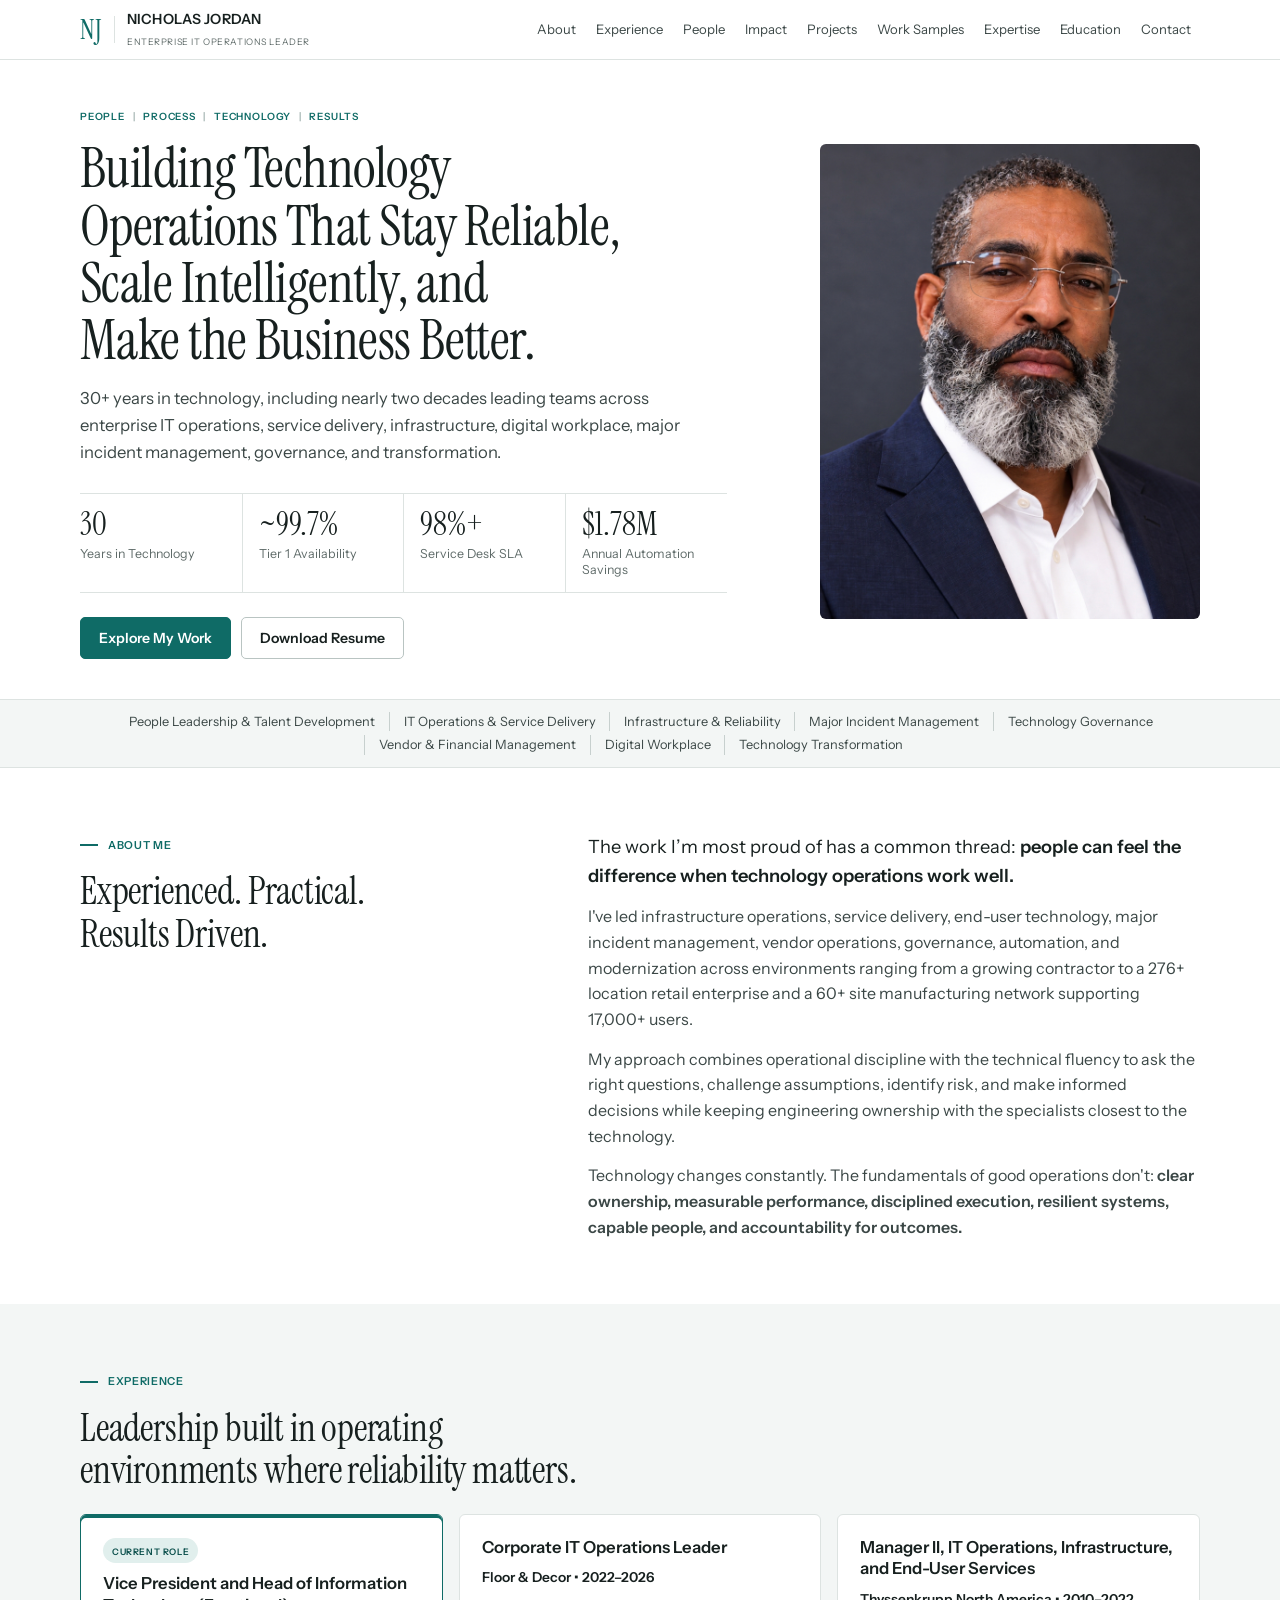
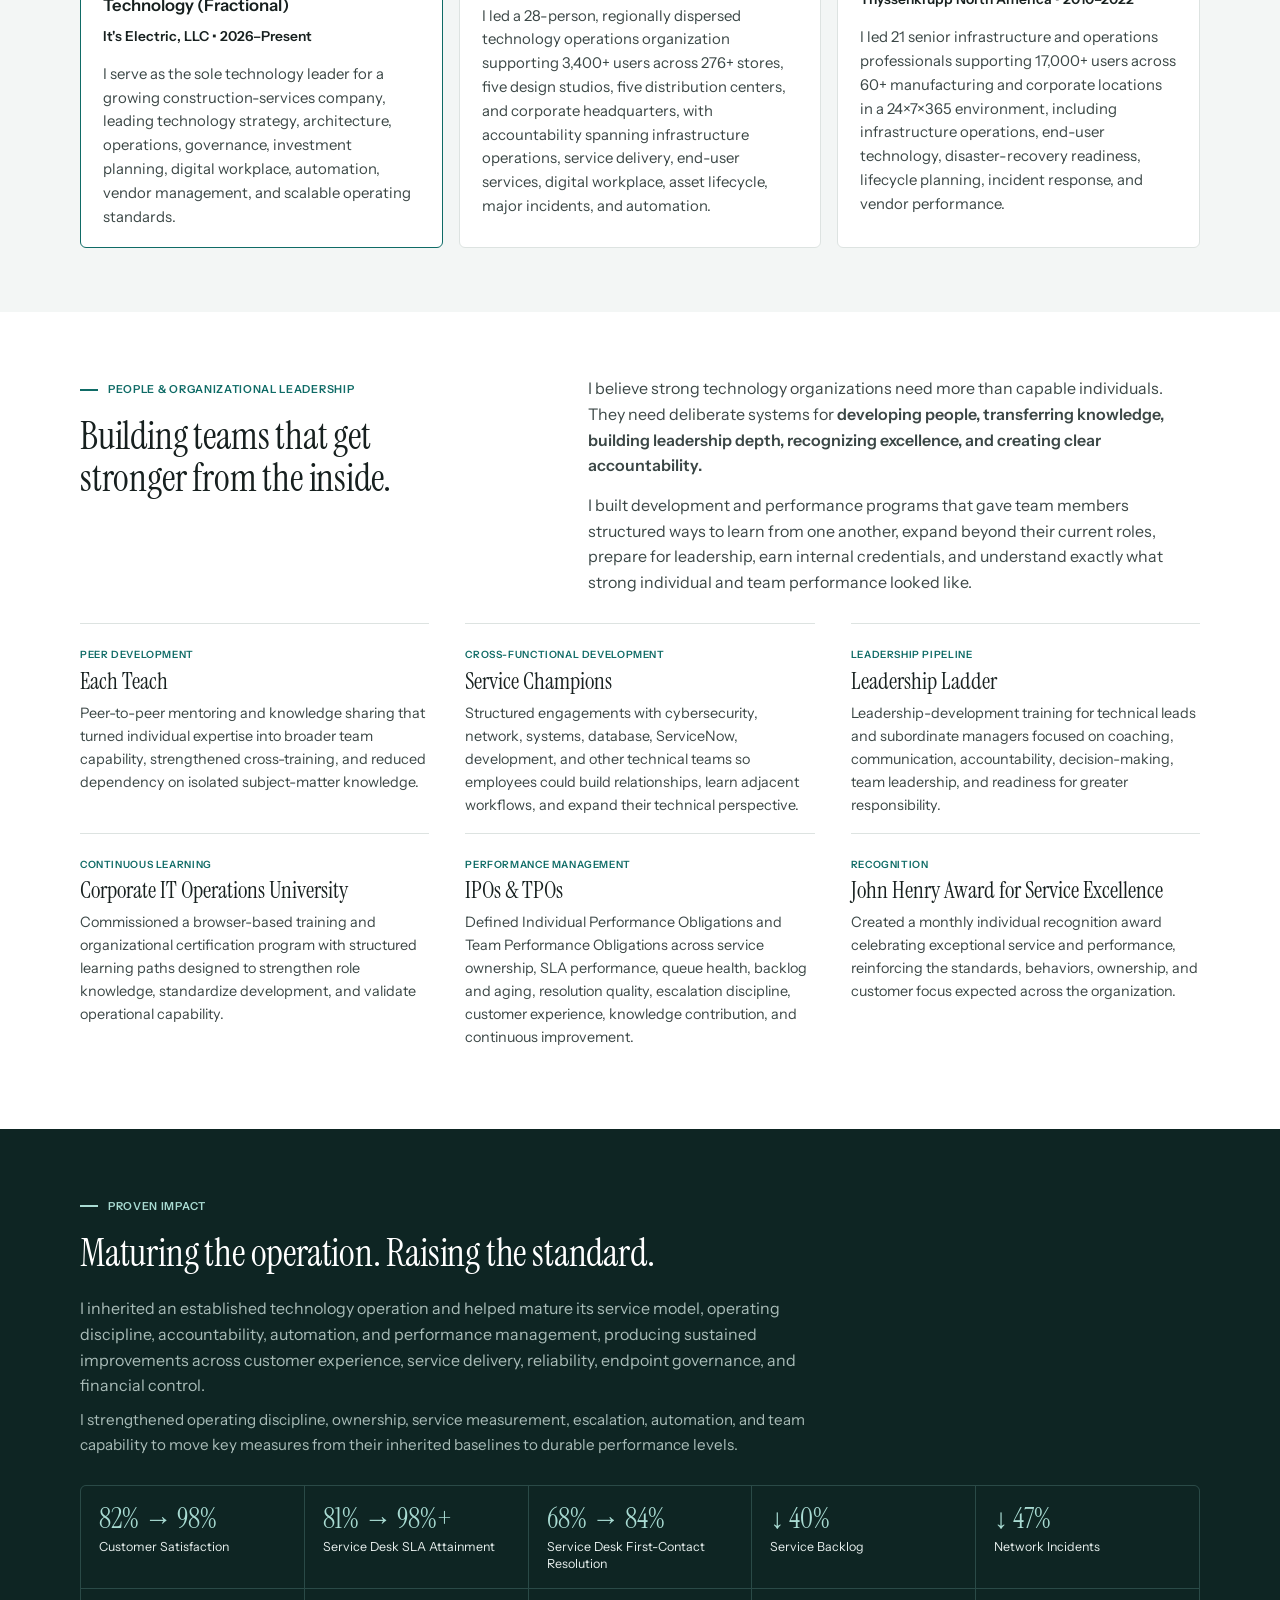
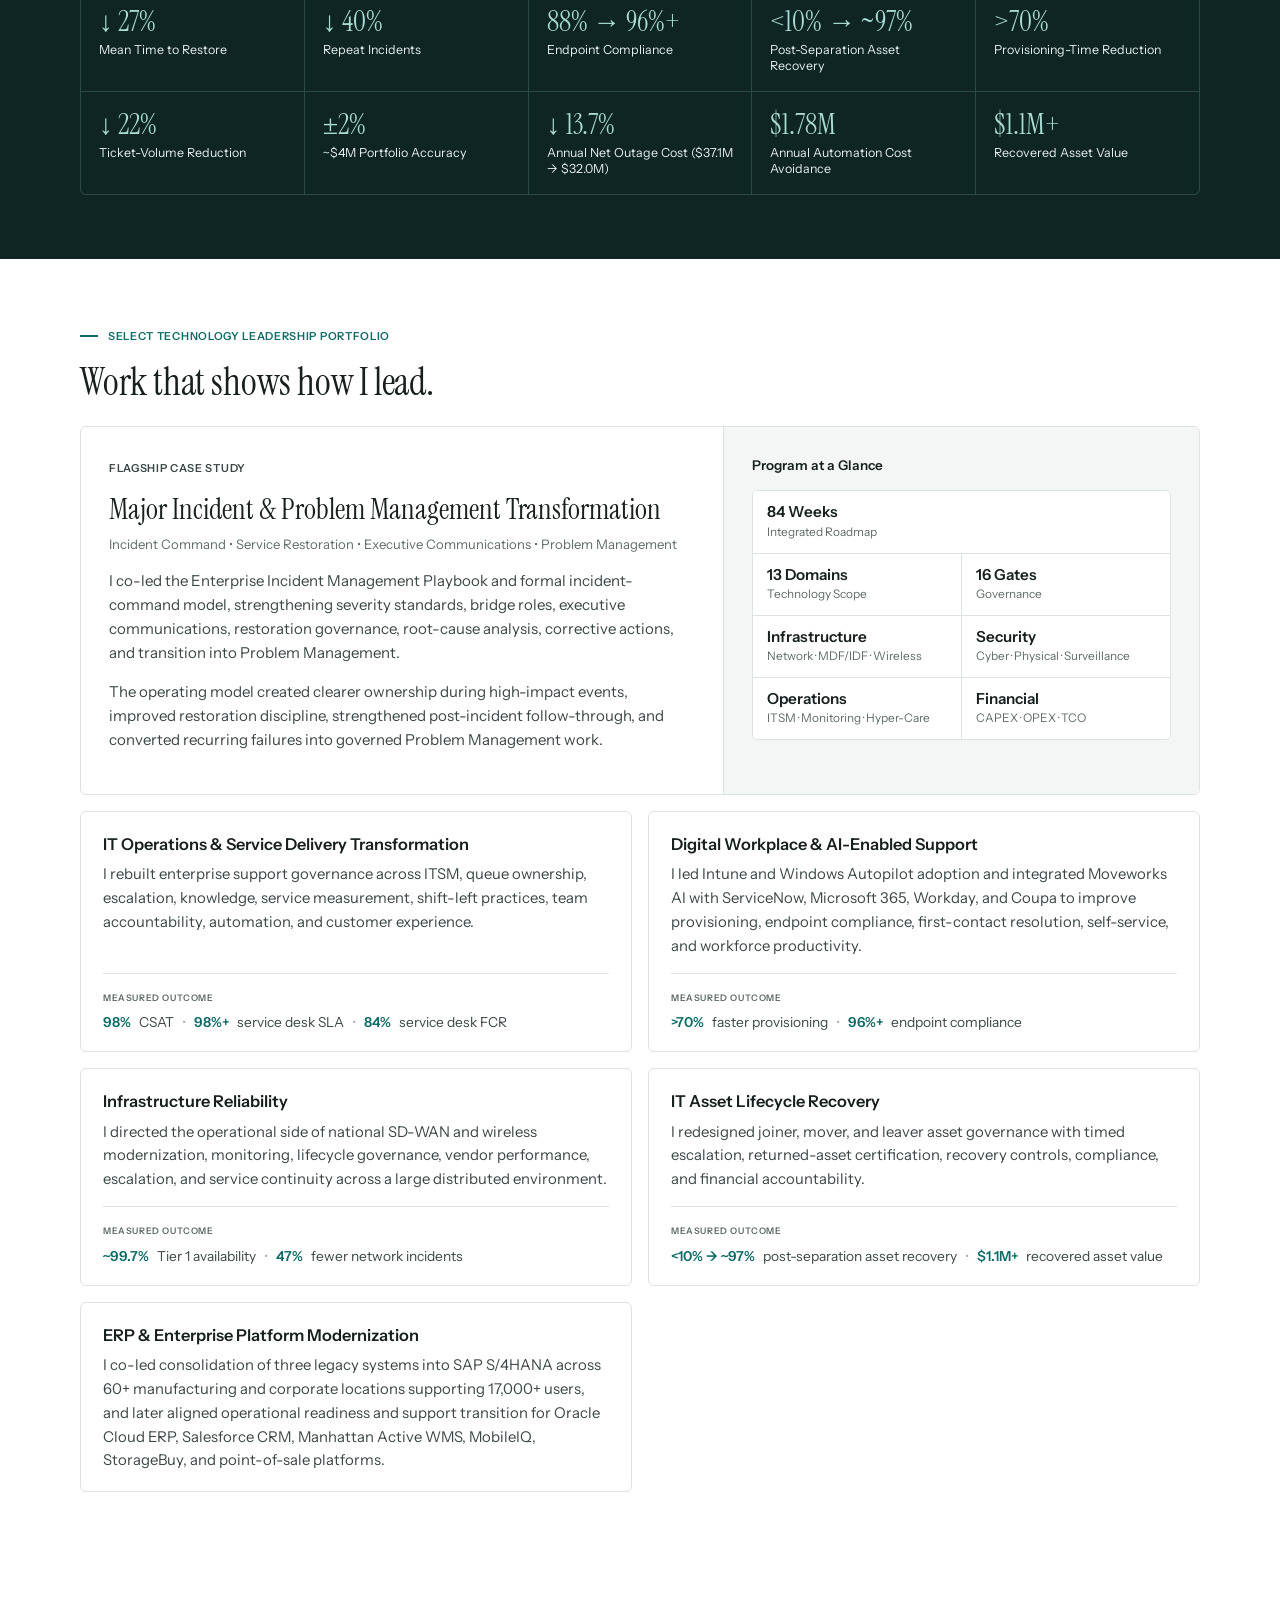
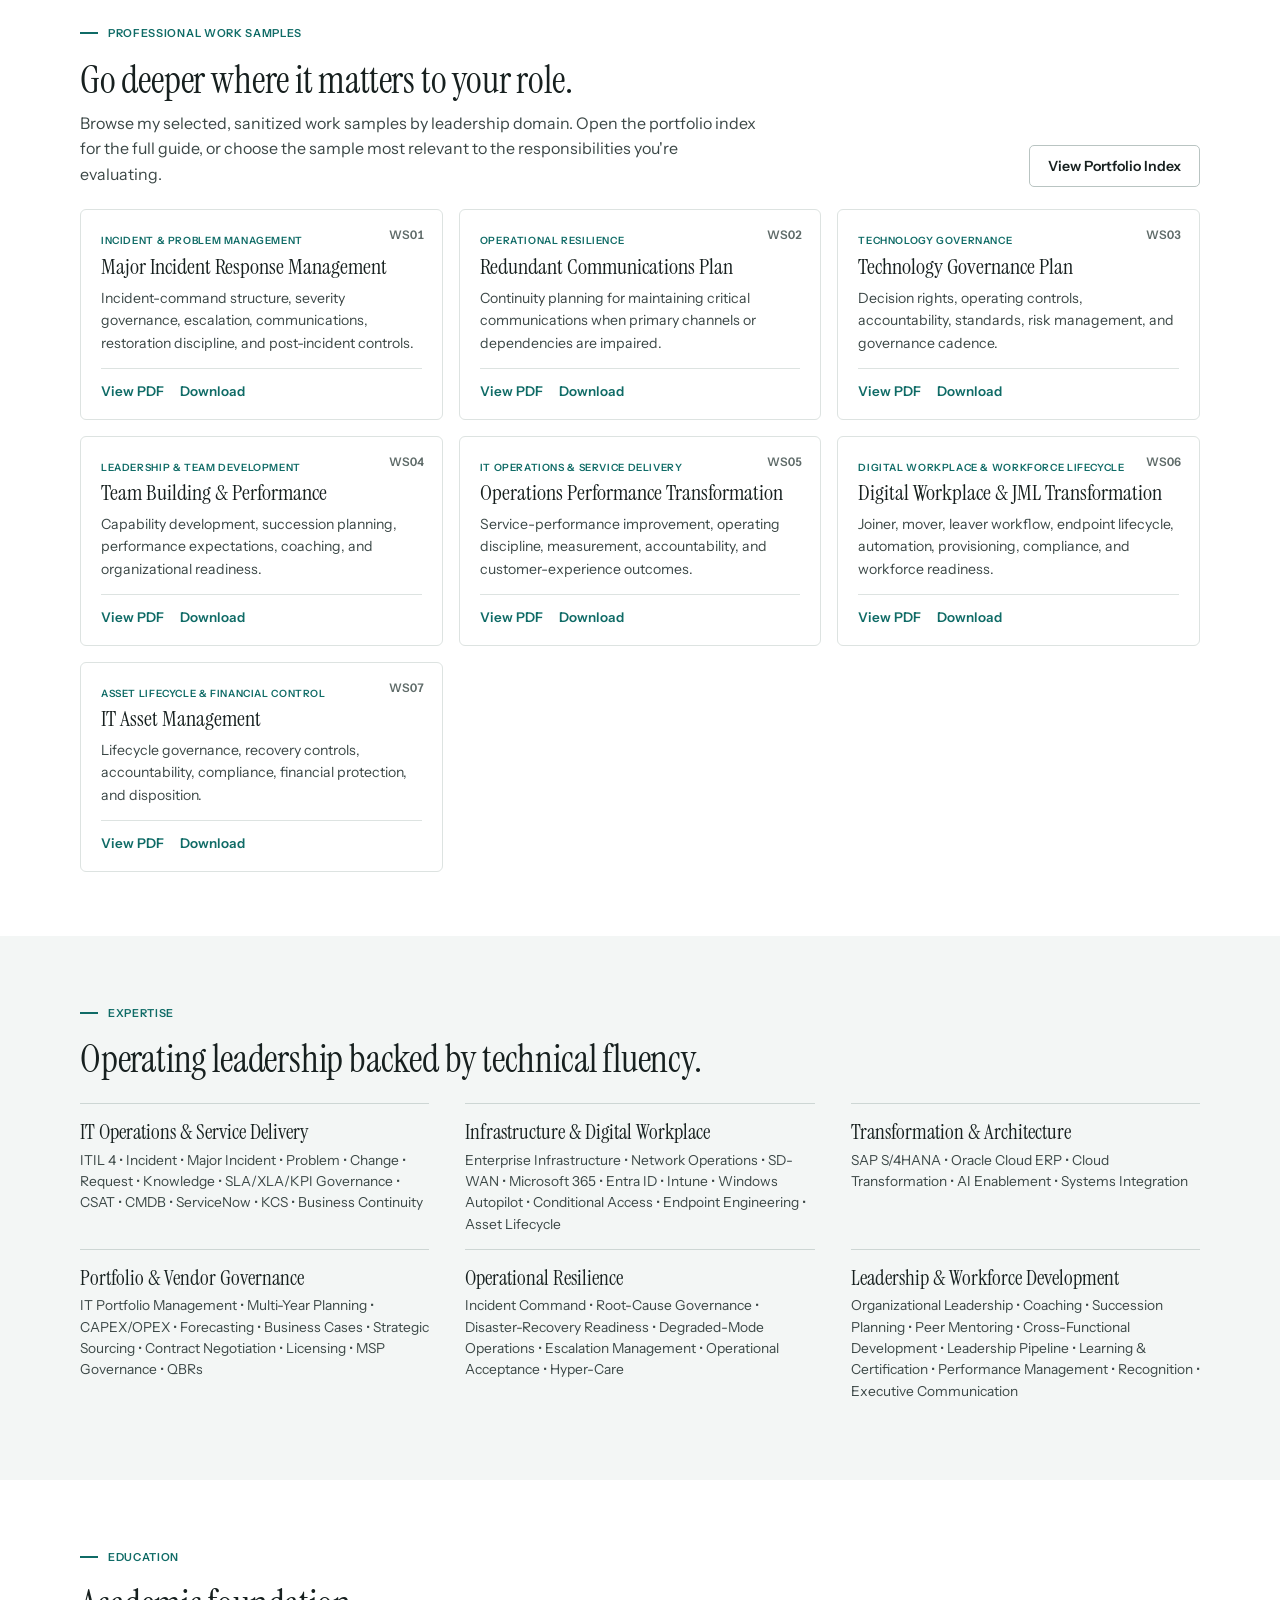
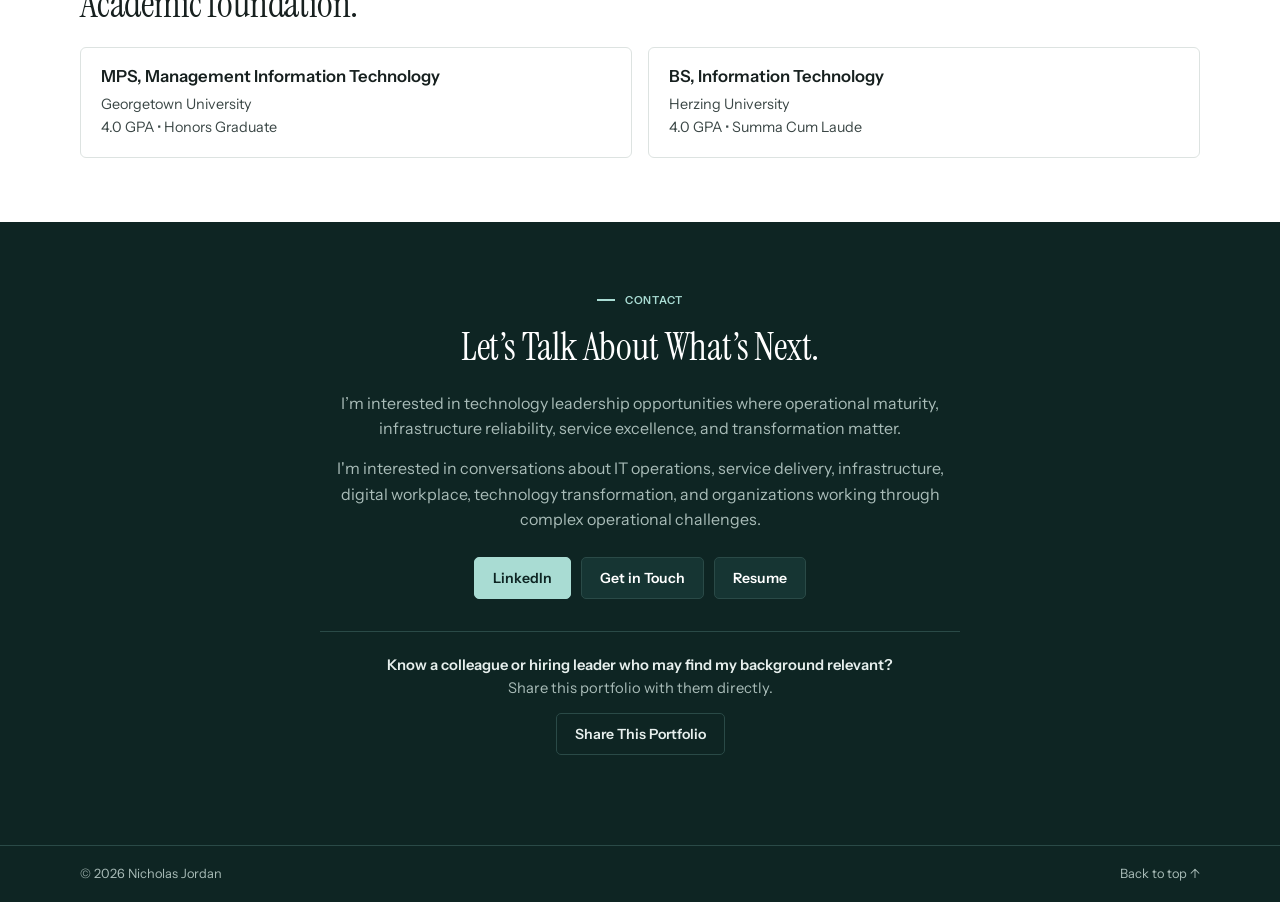
==== index.html @ 047950ee "Cosmetic redesign: lighter, tighter, distinct palette and type Spruce and teal palette tied to the r" ====
<!doctype html>
<html lang="en">
<head>
  <meta charset="utf-8" />
  <meta name="viewport" content="width=device-width,initial-scale=1" />
  <title>Nicholas Jordan | Enterprise IT Operations Leader</title>
  <meta name="description" content="Nicholas Jordan is an Atlanta-based enterprise IT operations leader with 30+ years of experience across service delivery, infrastructure, people leadership, digital workplace, major incident management, governance, and technology transformation." />
  <meta name="theme-color" content="#ffffff" />
  <meta property="og:title" content="Nicholas Jordan | Enterprise IT Operations Leader" />
  <meta property="og:description" content="People Leadership • Service Delivery • Infrastructure • Digital Workplace • Technology Transformation" />
  <meta property="og:type" content="website" />
  <meta property="og:url" content="https://nicholasjordan-atl.com/" />
  <meta property="og:image" content="https://nicholasjordan-atl.com/nicholas-jordan-hero.png" />
  <meta property="og:image:alt" content="Nicholas Jordan, Enterprise IT Operations Leader" />
  <meta name="twitter:card" content="summary_large_image" />
  <meta name="twitter:title" content="Nicholas Jordan | Enterprise IT Operations Leader" />
  <meta name="twitter:description" content="People Leadership • Service Delivery • Infrastructure • Digital Workplace • Technology Transformation" />
  <meta name="twitter:image" content="https://nicholasjordan-atl.com/nicholas-jordan-hero.png" />
  <link rel="canonical" href="https://nicholasjordan-atl.com/" />
  <link rel="preconnect" href="https://fonts.googleapis.com" />
  <link rel="preconnect" href="https://fonts.gstatic.com" crossorigin />
  <link rel="stylesheet" href="https://fonts.googleapis.com/css2?family=Instrument+Sans:wght@400;500;600&family=Instrument+Serif&display=swap" />
  <link rel="stylesheet" href="styles.css" />
  <script type="application/ld+json">{"@context":"https://schema.org","@type":"Person","name":"Nicholas Jordan","url":"https://nicholasjordan-atl.com/","sameAs":["https://www.linkedin.com/in/nicholasjordan-atl/"],"jobTitle":"Enterprise IT Operations Leader","homeLocation":{"@type":"Place","name":"Atlanta, Georgia"},"knowsAbout":["IT Operations","Service Delivery","Infrastructure","Digital Workplace","Major Incident Management","Technology Governance","Technology Transformation"]}</script>
  <script defer src="script.js"></script>
</head>
<body>
<a class="skip" href="#main">Skip to content</a>
<header class="site-header" id="top">
  <a class="brand" href="#home" aria-label="Nicholas Jordan home"><span class="monogram">NJ</span><span><strong>NICHOLAS JORDAN</strong><small>ENTERPRISE IT OPERATIONS LEADER</small></span></a>
  <button class="nav-toggle" aria-expanded="false" aria-controls="nav">Menu</button>
  <nav id="nav" aria-label="Primary navigation"><a href="#about">About</a><a href="#experience">Experience</a><a href="#people">People</a><a href="#impact">Impact</a><a href="#projects">Projects</a><a href="#samples">Work Samples</a><a href="#expertise">Expertise</a><a href="#credentials">Education</a><a href="#contact">Contact</a></nav>
</header>
<main id="main">
<section class="hero" id="home"><div class="hero-image" role="img" aria-label="Professional portrait of Nicholas Jordan"></div><div class="hero-shade"></div><div class="hero-copy"><p class="eyebrow">PEOPLE <span>|</span> PROCESS <span>|</span> TECHNOLOGY <span>|</span> RESULTS</p><h1>Building Technology Operations That Stay Reliable, Scale Intelligently, and <em>Make the Business Better.</em></h1><p class="lede">30+ years in technology, including nearly two decades leading teams across enterprise IT operations, service delivery, infrastructure, digital workplace, major incident management, governance, and transformation.</p><div class="metrics hero-metrics"><div><strong>30</strong><span>Years in Technology</span></div><div><strong>~99.7%</strong><span>Tier 1 Availability</span></div><div><strong>98%+</strong><span>Service Desk SLA</span></div><div><strong>$1.78M</strong><span>Annual Automation Savings</span></div></div><div class="actions"><a class="btn primary" href="#projects">Explore My Work</a><a class="btn secondary" href="Nicholas Jordan Resume.pdf" download>Download Resume</a></div></div></section>
<section class="cap-strip" aria-label="Leadership domains"><span>People Leadership & Talent Development</span><span>IT Operations & Service Delivery</span><span>Infrastructure & Reliability</span><span>Major Incident Management</span><span>Technology Governance</span><span>Vendor & Financial Management</span><span>Digital Workplace</span><span>Technology Transformation</span></section>
<section class="section split" id="about"><div><p class="kicker">ABOUT ME</p><h2>Experienced. Practical.<br>Results Driven.</h2></div><div class="prose"><p>I've spent 30+ years in technology, and the work I'm most proud of has a common thread: <strong>people can feel the difference when technology operations work well.</strong></p><p>I've led infrastructure operations, service delivery, end-user technology, major incident management, vendor operations, governance, automation, and modernization across environments ranging from a growing contractor to a 276+ location retail enterprise and a 60+ site manufacturing network supporting 17,000+ users.</p><p>My approach combines operational discipline with the technical fluency to ask the right questions, challenge assumptions, identify risk, and make informed decisions while keeping engineering ownership with the specialists closest to the technology.</p><p>Technology changes constantly. The fundamentals of good operations don't: <strong>clear ownership, measurable performance, disciplined execution, resilient systems, capable people, and accountability for outcomes.</strong></p></div></section>
<section class="section dark" id="experience"><p class="kicker">EXPERIENCE</p><h2>Leadership built in operating environments where reliability matters.</h2><div class="cards three"><article><span class="role-tag">CURRENT ROLE</span><h3>Vice President and Head of Information Technology (Fractional)</h3><p><strong>It's Electric, LLC • 2026–Present</strong></p><p>I serve as the sole technology leader for a growing construction-services company, leading technology strategy, architecture, operations, governance, investment planning, digital workplace, automation, vendor management, and scalable operating standards.</p></article><article><h3>Corporate IT Operations Leader</h3><p><strong>Floor & Decor • 2022–2026</strong></p><p>I led a 28-person, regionally dispersed technology operations organization supporting 3,400+ users across 276+ stores, five design studios, five distribution centers, and corporate headquarters, with accountability spanning infrastructure operations, service delivery, end-user services, digital workplace, asset lifecycle, major incidents, and automation.</p></article><article><h3>Manager II, IT Operations, Infrastructure, and End-User Services</h3><p><strong>Thyssenkrupp North America • 2010–2022</strong></p><p>I led 21 senior infrastructure and operations professionals supporting 17,000+ users across 60+ manufacturing and corporate locations in a 24×7×365 environment, including infrastructure operations, end-user technology, disaster-recovery readiness, lifecycle planning, incident response, and vendor performance.</p></article></div></section>
<section class="section people" id="people"><div class="people-intro"><div><p class="kicker">PEOPLE & ORGANIZATIONAL LEADERSHIP</p><h2>Building teams that get stronger from the inside.</h2></div><div class="prose"><p>I believe strong technology organizations need more than capable individuals. They need deliberate systems for <strong>developing people, transferring knowledge, building leadership depth, recognizing excellence, and creating clear accountability.</strong></p><p>I built development and performance programs that gave team members structured ways to learn from one another, expand beyond their current roles, prepare for leadership, earn internal credentials, and understand exactly what strong individual and team performance looked like.</p></div></div><div class="people-grid"><article><span class="people-tag">PEER DEVELOPMENT</span><h3>Each Teach</h3><p>Peer-to-peer mentoring and knowledge sharing that turned individual expertise into broader team capability, strengthened cross-training, and reduced dependency on isolated subject-matter knowledge.</p></article><article><span class="people-tag">CROSS-FUNCTIONAL DEVELOPMENT</span><h3>Service Champions</h3><p>Structured engagements with cybersecurity, network, systems, database, ServiceNow, development, and other technical teams so employees could build relationships, learn adjacent workflows, and expand their technical perspective.</p></article><article><span class="people-tag">LEADERSHIP PIPELINE</span><h3>Leadership Ladder</h3><p>Leadership-development training for technical leads and subordinate managers focused on coaching, communication, accountability, decision-making, team leadership, and readiness for greater responsibility.</p></article><article><span class="people-tag">CONTINUOUS LEARNING</span><h3>Corporate IT Operations University</h3><p>Commissioned a browser-based training and organizational certification program with structured learning paths designed to strengthen role knowledge, standardize development, and validate operational capability.</p></article><article><span class="people-tag">PERFORMANCE MANAGEMENT</span><h3>IPOs & TPOs</h3><p>Defined Individual Performance Obligations and Team Performance Obligations across service ownership, SLA performance, queue health, backlog and aging, resolution quality, escalation discipline, customer experience, knowledge contribution, and continuous improvement.</p></article><article><span class="people-tag">RECOGNITION</span><h3>John Henry Award for Service Excellence</h3><p>Created a monthly individual recognition award celebrating exceptional service and performance, reinforcing the standards, behaviors, ownership, and customer focus expected across the organization.</p></article></div></section>
<section class="section" id="impact"><p class="kicker">PROVEN IMPACT</p><h2>Maturing the operation I inherited, then sustaining stronger performance.</h2><p class="prose">I strengthened operating discipline, ownership, service measurement, escalation, automation, and team capability to move key measures from their inherited baselines to durable performance levels.</p><div class="impact-grid"><div><strong>82% → 98%</strong><span>Customer Satisfaction</span></div><div><strong>81% → 98%+</strong><span>Service Desk SLA Attainment</span></div><div><strong>68% → 84%</strong><span>Service Desk First-Contact Resolution</span></div><div><strong>↓ 40%</strong><span>Service Backlog</span></div><div><strong>↓ 47%</strong><span>Network Incidents</span></div><div><strong>↓ 27%</strong><span>Mean Time to Restore</span></div><div><strong>↓ 40%</strong><span>Repeat Incidents</span></div><div><strong>88% → 96%+</strong><span>Endpoint Compliance</span></div><div><strong>~97%</strong><span>Post-Separation Asset Recovery</span></div><div><strong>&gt;70%</strong><span>Provisioning-Time Reduction</span></div><div><strong>22%</strong><span>Ticket-Volume Reduction</span></div><div><strong>±2%</strong><span>~$4M Portfolio Accuracy</span></div><div><strong>↓ 13.7%</strong><span>Annual Net Outage Cost ($37.1M → $32.0M)</span></div><div><strong>$1.78M</strong><span>Annual Automation Cost Avoidance</span></div><div><strong>$1.1M+</strong><span>Recovered Asset Value</span></div></div></section>
<section class="section projects" id="projects"><p class="kicker">SELECT TECHNOLOGY LEADERSHIP PORTFOLIO</p><h2>Work that shows how I lead.</h2><article class="flagship"><div><p class="flag">FLAGSHIP CASE STUDY</p><h3>Major Incident & Problem Management Transformation</h3><p class="sub">Incident Command • Service Restoration • Executive Communications • Problem Management</p><p>I co-led the Enterprise Incident Management Playbook and formal incident-command model, strengthening severity standards, bridge roles, executive communications, restoration governance, root-cause analysis, corrective actions, and transition into Problem Management.</p><p>The operating model created clearer ownership during high-impact events, improved restoration discipline, strengthened post-incident follow-through, and converted recurring failures into governed Problem Management work.</p></div><div class="scope"><h4>Measured Impact</h4><ul><li>27% reduction in mean time to restore</li><li>40% reduction in repeat incidents</li><li>Defined incident-command roles and escalation paths</li><li>Standardized executive communications and bridge cadence</li><li>Strengthened RCA, corrective-action, and Problem Management governance</li></ul></div></article><div class="cards two project-cards"><article><h3>IT Operations & Service Delivery Transformation</h3><p>I rebuilt enterprise support governance across ITSM, queue ownership, escalation, knowledge, service measurement, shift-left practices, team accountability, automation, and customer experience.</p><p class="result"><strong>98%</strong> CSAT <span>•</span> <strong>98%+</strong> service desk SLA <span>•</span> <strong>84%</strong> service desk FCR</p></article><article><h3>Digital Workplace & AI-Enabled Support</h3><p>I led Intune and Windows Autopilot adoption and integrated Moveworks AI with ServiceNow, Microsoft 365, Workday, and Coupa to improve provisioning, endpoint compliance, first-contact resolution, self-service, and workforce productivity.</p><p class="result"><strong>&gt;70%</strong> faster provisioning <span>•</span> <strong>96%+</strong> endpoint compliance</p></article><article><h3>Infrastructure Reliability</h3><p>I directed the operational side of national SD-WAN and wireless modernization, monitoring, lifecycle governance, vendor performance, escalation, and service continuity across a large distributed environment.</p><p class="result"><strong>~99.7%</strong> Tier 1 availability <span>•</span> <strong>47%</strong> fewer network incidents</p></article><article><h3>IT Asset Lifecycle Recovery</h3><p>I redesigned joiner, mover, and leaver asset governance with timed escalation, returned-asset certification, recovery controls, compliance, and financial accountability.</p><p class="result"><strong>&lt;10% → ~97%</strong> post-separation asset recovery <span>•</span> <strong>$1.1M+</strong> recovered asset value</p></article><article><h3>ERP & Enterprise Platform Modernization</h3><p>I co-led consolidation of three legacy systems into SAP S/4HANA across 60+ manufacturing and corporate locations supporting 17,000+ users, and later aligned operational readiness and support transition for Oracle Cloud ERP, Salesforce CRM, Manhattan Active WMS, MobileIQ, StorageBuy, and point-of-sale platforms.</p></article></div></section>
<section class="section samples" id="samples"><div class="samples-head"><div><p class="kicker">PROFESSIONAL WORK SAMPLES</p><h2>Go deeper where it matters to your role.</h2><p>Browse my selected, sanitized work samples by leadership domain. Open the portfolio index for the full guide, or choose the sample most relevant to the responsibilities you're evaluating.</p></div><a class="btn secondary light index-btn" href="N. Jordan - Sample Portfolio Index (1).pdf" target="_blank" rel="noopener">View Portfolio Index</a></div><div class="sample-grid">
<article class="sample-card"><span class="sample-no">ws01</span><p class="sample-domain">Incident & Problem Management</p><h3>Major Incident Response Management</h3><p>Incident-command structure, severity governance, escalation, communications, restoration discipline, and post-incident controls.</p><div class="sample-actions"><a href="Sample - WS01 Incident Response Mgmnt.pdf" target="_blank" rel="noopener">View PDF</a><a href="Sample - WS01 Incident Response Mgmnt.pdf" download>Download</a></div></article>
<article class="sample-card"><span class="sample-no">ws02</span><p class="sample-domain">Operational Resilience</p><h3>Redundant Communications Plan</h3><p>Continuity planning for maintaining critical communications when primary channels or dependencies are impaired.</p><div class="sample-actions"><a href="Sample - WS02 Redundant Comms. Plan.pdf" target="_blank" rel="noopener">View PDF</a><a href="Sample - WS02 Redundant Comms. Plan.pdf" download>Download</a></div></article>
<article class="sample-card"><span class="sample-no">ws03</span><p class="sample-domain">Technology Governance</p><h3>Technology Governance Plan</h3><p>Decision rights, operating controls, accountability, standards, risk management, and governance cadence.</p><div class="sample-actions"><a href="Sample - WS03 Technology Governance Plan.pdf" target="_blank" rel="noopener">View PDF</a><a href="Sample - WS03 Technology Governance Plan.pdf" download>Download</a></div></article>
<article class="sample-card"><span class="sample-no">ws04</span><p class="sample-domain">Leadership & Team Development</p><h3>Team Building & Performance</h3><p>Capability development, succession planning, performance expectations, coaching, and organizational readiness.</p><div class="sample-actions"><a href="Sample - WS04 Team-Building and Performance.pdf" target="_blank" rel="noopener">View PDF</a><a href="Sample - WS04 Team-Building and Performance.pdf" download>Download</a></div></article>
<article class="sample-card"><span class="sample-no">ws05</span><p class="sample-domain">IT Operations & Service Delivery</p><h3>Operations Performance Transformation</h3><p>Service-performance improvement, operating discipline, measurement, accountability, and customer-experience outcomes.</p><div class="sample-actions"><a href="Sample - WS05 Ops Performance Transformation.pdf" target="_blank" rel="noopener">View PDF</a><a href="Sample - WS05 Ops Performance Transformation.pdf" download>Download</a></div></article>
<article class="sample-card"><span class="sample-no">ws06</span><p class="sample-domain">Digital Workplace & Workforce Lifecycle</p><h3>Digital Workplace & JML Transformation</h3><p>Joiner, mover, leaver workflow, endpoint lifecycle, automation, provisioning, compliance, and workforce readiness.</p><div class="sample-actions"><a href="Sample - WS06 DW & JML Transformation.pdf" target="_blank" rel="noopener">View PDF</a><a href="Sample - WS06 DW & JML Transformation.pdf" download>Download</a></div></article>
<article class="sample-card"><span class="sample-no">ws07</span><p class="sample-domain">Asset Lifecycle & Financial Control</p><h3>IT Asset Management</h3><p>Lifecycle governance, recovery controls, accountability, compliance, financial protection, and disposition.</p><div class="sample-actions"><a href="Sample - WS07 IT Asset Management.pdf" target="_blank" rel="noopener">View PDF</a><a href="Sample - WS07 IT Asset Management.pdf" download>Download</a></div></article>
</div></section>
<section class="section dark" id="expertise"><p class="kicker">EXPERTISE</p><h2>Operating leadership backed by technical fluency.</h2><div class="expertise-grid"><div><h3>IT Operations & Service Delivery</h3><p>ITIL 4 • Incident • Major Incident • Problem • Change • Request • Knowledge • SLA/XLA/KPI Governance • CSAT • CMDB • ServiceNow • KCS • Business Continuity</p></div><div><h3>Infrastructure & Digital Workplace</h3><p>Enterprise Infrastructure • Network Operations • SD-WAN • Microsoft 365 • Entra ID • Intune • Windows Autopilot • Conditional Access • Endpoint Engineering • Asset Lifecycle</p></div><div><h3>Transformation & Architecture</h3><p>SAP S/4HANA • Oracle Cloud ERP • Cloud Transformation • AI Enablement • Systems Integration</p></div><div><h3>Portfolio & Vendor Governance</h3><p>IT Portfolio Management • Multi-Year Planning • CAPEX/OPEX • Forecasting • Business Cases • Strategic Sourcing • Contract Negotiation • Licensing • MSP Governance • QBRs</p></div><div><h3>Operational Resilience</h3><p>Incident Command • Root-Cause Governance • Disaster-Recovery Readiness • Degraded-Mode Operations • Escalation Management • Operational Acceptance • Hyper-Care</p></div><div><h3>Leadership & Workforce Development</h3><p>Organizational Leadership • Coaching • Succession Planning • Peer Mentoring • Cross-Functional Development • Leadership Pipeline • Learning & Certification • Performance Management • Recognition • Executive Communication</p></div></div></section>
<section class="section credentials" id="credentials"><p class="kicker">EDUCATION</p><h2>Academic foundation.</h2><div class="cards two"><article><h3>MPS, Management Information Technology</h3><p>Georgetown University<br>4.0 GPA • Honors Graduate</p></article><article><h3>BS, Information Technology</h3><p>Herzing University<br>4.0 GPA • Summa Cum Laude</p></article></div></section>
<section class="section resume" id="resume"><div><p class="kicker">CAREER MATERIALS</p><h2>Want the traditional version?</h2><p>The portfolio provides the deeper story behind selected programs, transformations, and operating results. The résumé provides complete chronology, scope, education, technologies, and additional experience.</p></div><div class="actions vertical"><a class="btn primary" href="Nicholas Jordan Resume.pdf" download>Download PDF Resume</a><a class="btn secondary light" href="Nicholas Jordan Cover Letter.pdf" download>Download Cover Letter</a></div></section>
<section class="section contact dark" id="contact"><p class="kicker">CONTACT</p><h2>Let's connect.</h2><p><strong>Atlanta, GA</strong> • Open to Manager, Senior Manager, Director, and senior technology leadership opportunities.</p><p>I'm interested in conversations about IT operations, service delivery, infrastructure, digital workplace, technology transformation, and organizations working through complex operational challenges.</p><div class="actions"><a class="btn primary" href="https://www.linkedin.com/in/nicholasjordan-atl/" target="_blank" rel="noopener">LinkedIn</a><a class="btn secondary" href="mailto:nicholasjordan-atl@outlook.com">Email</a><a class="btn secondary" href="Nicholas Jordan Resume.pdf" download>Resume</a></div><div class="share-panel"><p><strong>Know a colleague or hiring leader who may find my background relevant?</strong><br>Share this portfolio with them directly.</p><button class="btn share-btn" id="sharePortfolio" type="button">Share This Portfolio</button><span class="share-status" id="shareStatus" role="status" aria-live="polite"></span></div></section>
</main>
<footer><span>© <span id="year">2022</span> Nicholas Jordan</span><a href="#top">Back to top ↑</a></footer>
</body>
</html>
---- styles.css ----
/* Nicholas Jordan | site styles
   Palette: spruce ink, mist, and the teal used across the resume and cover letter.
   Type: Instrument Serif for display, Instrument Sans for everything else (matches the portfolio index). */
:root{
  --paper:#fff;
  --mist:#f3f6f5;
  --ink:#17201f;
  --ink-2:#3b4746;
  --muted:#5f6b69;
  --rule:#dde3e1;
  --teal:#0f6b66;
  --teal-deep:#0a4f4b;
  --spruce:#0e2523;
  --spruce-2:#163533;
  --spruce-rule:#2a4a47;
  --mint:#a9dcd3;
  --on-dark:#e7efed;
  --on-dark-muted:#a9bcb8;
  --serif:"Instrument Serif",Georgia,"Times New Roman",serif;
  --sans:"Instrument Sans",system-ui,-apple-system,"Segoe UI",Arial,sans-serif;
  --max:1120px;
  --gutter:max(20px,calc((100vw - var(--max))/2));
  --header:60px;
}
*{box-sizing:border-box}
html{scroll-behavior:smooth;scroll-padding-top:calc(var(--header) + 12px)}
body{margin:0;font-family:var(--sans);font-size:16px;line-height:1.6;color:var(--ink);background:var(--paper);-webkit-font-smoothing:antialiased;text-rendering:optimizeLegibility}
img{max-width:100%;display:block}
a{color:var(--teal)}
strong{font-weight:600}
:focus-visible{outline:2px solid var(--teal);outline-offset:3px}
.skip{position:absolute;left:-9999px}
.skip:focus{left:12px;top:12px;background:var(--paper);color:var(--ink);padding:.6rem .9rem;z-index:99}

/* Header */
.site-header{position:fixed;inset:0 0 auto;z-index:20;height:var(--header);padding:0 var(--gutter);display:flex;align-items:center;justify-content:space-between;gap:24px;background:rgba(255,255,255,.9);backdrop-filter:saturate(1.4) blur(10px);-webkit-backdrop-filter:saturate(1.4) blur(10px);border-bottom:1px solid var(--rule)}
.brand{display:flex;align-items:center;gap:12px;color:var(--ink);text-decoration:none}
.monogram{font-family:var(--serif);font-size:1.7rem;line-height:1;color:var(--teal);padding-right:12px;border-right:1px solid var(--rule)}
.brand strong{display:block;font-size:.88rem;font-weight:600;letter-spacing:.01em;text-transform:capitalize}
.brand small{display:block;font-size:.8rem;color:var(--muted)}
nav{display:flex;gap:2px}
nav a{color:var(--ink-2);text-decoration:none;font-size:.82rem;padding:6px 9px;border-radius:4px}
nav a:hover{color:var(--teal);background:var(--mist)}
.nav-toggle{display:none}

/* Labels: quiet small caps (keeps acronyms like IT intact) */
.kicker,.role-tag,.people-tag,.flag,.sample-domain,.result-label,.brand small{text-transform:none;font-variant-caps:all-small-caps;letter-spacing:.045em}
.kicker{display:block;margin:0 0 .4rem;padding-left:28px;font-size:.95rem;font-weight:600;color:var(--teal);background:linear-gradient(currentColor,currentColor) 0 55%/18px 2px no-repeat}

/* Hero */
.hero{position:relative;display:grid;grid-template-columns:minmax(0,1.55fr) minmax(0,1fr);gap:56px;align-items:center;padding:calc(var(--header) + 44px) var(--gutter) 40px;background:var(--paper);overflow:hidden}
.hero-copy{grid-column:1;grid-row:1;max-width:680px}
.hero-image{grid-column:2;grid-row:1;justify-self:end;width:100%;max-width:380px;aspect-ratio:4/5;background-color:#3e4246;background-image:url('Nicholas Jordan Profile Photo - w-Glasses3.jfif');background-size:cover;background-position:58% 18%;border-radius:6px}
.hero-shade{display:none}
.eyebrow{margin:0 0 .9rem;font-size:.86rem;font-weight:600;color:var(--teal);font-variant-caps:all-small-caps;letter-spacing:.06em}
.eyebrow span{color:#9fb0ad;margin:0 .35em}
.hero h1{font-family:var(--serif);font-weight:400;font-size:clamp(2.35rem,4.3vw,3.75rem);line-height:1.04;letter-spacing:-.01em;margin:0 0 1rem;color:var(--ink);text-wrap:balance}
.hero h1 em{font-style:normal;color:inherit}
.lede{margin:0;max-width:600px;font-size:1.04rem;color:var(--ink-2)}
.metrics{display:grid}
.hero-metrics{grid-template-columns:repeat(4,minmax(0,1fr));margin:28px 0 0;border-top:1px solid var(--rule);border-bottom:1px solid var(--rule)}
.hero-metrics div{padding:14px 16px;border-left:1px solid var(--rule)}
.hero-metrics div:first-child{padding-left:0;border-left:0}
.hero-metrics strong{display:block;font-family:var(--serif);font-weight:400;font-size:2rem;line-height:1.05;color:var(--ink);font-variant-numeric:lining-nums}
.hero-metrics span{display:block;margin-top:4px;font-size:.78rem;line-height:1.3;color:var(--muted)}
.actions{display:flex;flex-wrap:wrap;gap:10px;margin-top:24px}
.btn{display:inline-flex;align-items:center;justify-content:center;min-height:42px;padding:0 18px;border-radius:5px;border:1px solid transparent;font:600 .88rem/1 var(--sans);text-decoration:none;text-transform:none;letter-spacing:0;cursor:pointer;transition:background-color .15s ease,border-color .15s ease,color .15s ease}
.btn.primary{background:var(--teal);border-color:var(--teal);color:#fff}
.btn.primary:hover{background:var(--teal-deep);border-color:var(--teal-deep)}
.btn.secondary{background:transparent;border-color:#b9c4c2;color:var(--ink)}
.btn.secondary:hover{border-color:var(--ink)}
.light{color:var(--ink)!important;border-color:#b9c4c2!important;background:var(--paper)!important}

/* Domain strip */
.cap-strip{display:flex;flex-wrap:wrap;justify-content:center;gap:4px 0;padding:12px var(--gutter);background:var(--mist);border-top:1px solid var(--rule);border-bottom:1px solid var(--rule)}
.cap-strip span{font-size:.8rem;color:var(--ink-2);padding:0 14px;line-height:1.5}
.cap-strip span+span{border-left:1px solid #c7d0ce}

/* Sections */
.section{padding:64px var(--gutter);background:var(--paper)}
.section.dark{background:var(--mist);color:var(--ink)}
.section h2{font-family:var(--serif);font-weight:400;font-size:clamp(1.9rem,3vw,2.6rem);line-height:1.1;letter-spacing:-.005em;margin:0 0 1.4rem;color:var(--ink);max-width:820px;text-wrap:balance}
.section h3{font-weight:600;font-size:1.04rem;line-height:1.3;margin:0 0 .5rem;color:var(--ink)}
.section p{margin:0 0 .9rem}
.prose{color:var(--ink-2);max-width:680px}
.prose p:last-child{margin-bottom:0}
.split{display:grid;grid-template-columns:minmax(0,.85fr) minmax(0,1.15fr);gap:56px;align-items:start}
.split h2{margin-bottom:0}
#about .prose p:first-child{font-size:1.14rem;line-height:1.6;color:var(--ink)}

/* Shared card grid */
.cards{display:grid;gap:16px}
.cards.three{grid-template-columns:repeat(3,minmax(0,1fr))}
.cards.two{grid-template-columns:repeat(2,minmax(0,1fr))}
.cards article{background:var(--paper);border:1px solid var(--rule);border-radius:6px;padding:22px 22px 18px}
.cards article p{font-size:.93rem;color:var(--ink-2)}
.cards article p:last-child{margin-bottom:0}
.role-tag{display:inline-block;margin-bottom:10px;padding:2px 9px;border-radius:99px;background:#e1efed;color:var(--teal-deep);font-size:.84rem;font-weight:600}
#experience .cards article:first-child{border-color:var(--teal);box-shadow:inset 0 3px 0 var(--teal)}
#experience .cards article p strong{color:var(--ink);font-weight:600;font-size:.86rem}

/* People */
.people-intro{display:grid;grid-template-columns:minmax(0,.85fr) minmax(0,1.15fr);gap:56px;align-items:start;margin-bottom:28px}
.people-intro h2{margin-bottom:0}
.people-grid{display:grid;grid-template-columns:repeat(3,minmax(0,1fr));gap:0 36px}
.people-grid article{padding:18px 0 16px;border-top:1px solid var(--rule)}
.people-tag{display:block;font-size:.86rem;font-weight:600;color:var(--teal)}
.people-grid h3{font-family:var(--serif);font-weight:400;font-size:1.45rem;line-height:1.15;margin:.2rem 0 .45rem}
.people-grid p{font-size:.9rem;color:var(--ink-2);margin:0}

/* Impact: the one dark band, read like a status board */
#impact{background:var(--spruce);color:var(--on-dark)}
#impact .kicker{color:var(--mint)}
#impact h2{color:#fff}
.impact-intro{max-width:760px;color:var(--on-dark-muted);margin:0 0 .6rem!important}
#impact>p.prose{max-width:760px;color:var(--on-dark-muted);font-size:.95rem;margin-bottom:28px}
.impact-grid{display:grid;grid-template-columns:repeat(5,minmax(0,1fr));gap:1px;background:var(--spruce-rule);border:1px solid var(--spruce-rule);border-radius:6px;overflow:hidden}
.impact-grid div{background:var(--spruce);padding:18px 18px 16px}
.impact-grid strong{display:block;font-family:var(--serif);font-weight:400;font-size:1.75rem;line-height:1.05;color:var(--mint);font-variant-numeric:lining-nums;white-space:nowrap}
.impact-grid span{display:block;margin-top:6px;font-size:.78rem;line-height:1.3;color:var(--on-dark)}

/* Projects */
.flagship{display:grid;grid-template-columns:minmax(0,1.35fr) minmax(0,1fr);border:1px solid var(--rule);border-radius:6px;overflow:hidden;margin:0 0 16px}
.flagship>div{padding:28px}
.flag{margin:0 0 .3rem;font-size:.88rem;font-weight:600;color:var(--teal)}
.flagship h3{font-family:var(--serif);font-weight:400;font-size:1.8rem;line-height:1.12;margin:0 0 .5rem}
.flagship .sub{font-size:.82rem;color:var(--muted);letter-spacing:0;text-transform:none}
.flagship p{font-size:.94rem;color:var(--ink-2)}
.scope{background:var(--mist);border-left:1px solid var(--rule);display:flex;flex-direction:column}
.scope h4{margin:0 0 14px;font-size:.84rem;font-weight:600;color:var(--ink)}
.scope ul{margin:0;padding-left:1.1rem;font-size:.9rem;color:var(--ink-2)}
.scope li{margin:.35rem 0}
.scope-matrix{display:grid;grid-template-columns:1fr 1fr;gap:1px;background:var(--rule);border:1px solid var(--rule);border-radius:5px;overflow:hidden}
.scope-matrix div{background:var(--paper);padding:12px 14px}
.scope-matrix div:first-child{grid-column:1/-1}
.scope-matrix strong{display:block;font-size:.95rem;font-weight:600;color:var(--ink);line-height:1.2}
.scope-matrix span{display:block;margin-top:3px;font-size:.74rem;line-height:1.35;color:var(--muted)}
.project-cards article{display:flex;flex-direction:column}
.project-cards article h3{font-size:1.02rem}
.result{display:flex;flex-wrap:wrap;align-items:baseline;gap:4px 8px;margin-top:auto!important;padding-top:12px;border-top:1px solid var(--rule);font-size:.86rem!important;color:var(--ink-2)}
.result-label{display:block;width:100%;font-size:.84rem;font-weight:600;color:var(--muted)}
.result strong{color:var(--teal);font-weight:600}
.result span:not(.result-label){color:#a9b4b2}

/* Work samples */
.samples-head{display:grid;grid-template-columns:minmax(0,1fr) auto;gap:32px;align-items:end;margin-bottom:22px}
.samples-head h2{margin-bottom:.6rem}
.samples-head>div>p:last-child{max-width:680px;color:var(--ink-2);margin:0}
.index-btn{white-space:nowrap}
.sample-grid{display:grid;grid-template-columns:repeat(3,minmax(0,1fr));gap:16px}
.sample-card{position:relative;display:flex;flex-direction:column;background:var(--paper);border:1px solid var(--rule);border-radius:6px;padding:18px 20px 16px;transition:border-color .15s ease}
.sample-card:hover{border-color:#aebcb9}
.sample-no{position:absolute;top:16px;right:18px;font-size:.74rem;font-weight:600;color:var(--muted);text-transform:uppercase;font-variant-numeric:tabular-nums}
.sample-domain{margin:0 0 .3rem!important;padding-right:44px;font-size:.86rem;font-weight:600;color:var(--teal)}
.sample-card h3{font-family:var(--serif);font-weight:400;font-size:1.35rem;line-height:1.15;margin:0 0 .4rem}
.sample-card>p:not(.sample-domain){font-size:.88rem;color:var(--ink-2);margin-bottom:14px}
.sample-actions{display:flex;gap:16px;margin-top:auto;padding-top:12px;border-top:1px solid var(--rule)}
.sample-actions a{font-size:.84rem;font-weight:600;color:var(--teal);text-decoration:none}
.sample-actions a:hover{text-decoration:underline;text-underline-offset:3px}

/* Expertise */
.expertise-grid{display:grid;grid-template-columns:repeat(3,minmax(0,1fr));gap:0 36px}
.expertise-grid>div{padding:16px 0 14px;border-top:1px solid #cdd6d4}
.expertise-grid h3{font-family:var(--serif)!important;font-weight:400!important;font-size:1.3rem!important;line-height:1.15;margin:0 0 .35rem}
.expertise-grid p{font-size:.86rem;line-height:1.55;color:var(--ink-2);margin:0}

/* Education */
.credentials .cards article{display:flex;flex-direction:column;gap:2px;padding:18px 20px}
.credentials .cards article h3{margin-bottom:.2rem}
.credentials .cards article p{margin:0;font-size:.9rem}
.resume{display:none!important}
.actions.vertical{flex-direction:column;align-items:stretch}

/* Contact */
.contact{background:var(--spruce)!important;color:var(--on-dark);text-align:center}
.contact .kicker{display:inline-block;color:var(--mint)}
.contact h2{color:#fff;margin-left:auto;margin-right:auto;max-width:720px}
.contact>p:not(.kicker){max-width:640px;margin-left:auto;margin-right:auto;color:var(--on-dark-muted);font-size:1rem}
.contact>p strong{color:var(--on-dark)}
.contact .actions{justify-content:center}
.contact .btn.secondary{border-color:var(--spruce-rule);color:#fff;background:var(--spruce-2)}
.contact .btn.secondary:hover{border-color:var(--mint)}
.contact .btn.primary{background:var(--mint);border-color:var(--mint);color:var(--spruce)}
.contact .btn.primary:hover{background:#c4e8e1;border-color:#c4e8e1}
.share-panel{max-width:640px;margin:32px auto 0;padding-top:22px;border-top:1px solid var(--spruce-rule)}
.share-panel p{margin:0 0 12px;color:var(--on-dark-muted);font-size:.92rem}
.share-panel p strong{color:var(--on-dark)}
.share-btn{background:transparent;border-color:var(--spruce-rule);color:var(--on-dark)}
.share-btn:hover{border-color:var(--mint)}
.share-status{display:block;min-height:1.4em;margin-top:8px;font-size:.8rem;color:var(--mint)}
footer{display:flex;align-items:center;justify-content:space-between;gap:20px;padding:18px var(--gutter);background:var(--spruce);border-top:1px solid var(--spruce-rule)}
footer span,footer a{font-size:.8rem;color:var(--on-dark-muted);text-decoration:none}
footer a:hover{color:var(--mint)}

/* Contact modal (opened from Get in Touch) */
.contact-modal{position:fixed;inset:0;z-index:1000;display:none;align-items:center;justify-content:center;padding:24px;background:rgba(14,37,35,.72);backdrop-filter:blur(4px)}
.contact-modal.open{display:flex}
.contact-dialog{position:relative;width:min(580px,100%);max-height:92vh;overflow:auto;background:var(--paper);color:var(--ink);padding:30px;border-radius:8px;box-shadow:0 24px 64px rgba(14,37,35,.35);text-align:left}
.contact-dialog .kicker{margin:0 0 6px}
.contact-dialog h2{font-family:var(--serif);font-weight:400;font-size:2.1rem;line-height:1.08;margin:0 0 .4rem;color:var(--ink)}
.contact-dialog>div>p:not(.kicker){margin:0 0 20px;color:var(--muted)}
.contact-close{position:absolute;right:12px;top:8px;border:0;background:transparent;color:var(--muted);font-size:1.7rem;line-height:1;cursor:pointer;padding:8px}
.contact-form{display:grid;grid-template-columns:1fr 1fr;gap:14px}
.contact-field{display:flex;flex-direction:column;gap:5px}
.contact-field.full{grid-column:1/-1}
.contact-field label{font-size:.8rem;font-weight:600;color:var(--ink-2)}
.contact-field input,.contact-field select,.contact-field textarea{width:100%;border:1px solid #c3cdcb;border-radius:5px;background:var(--paper);color:var(--ink);font:inherit;font-size:.95rem;padding:10px 12px}
.contact-field textarea{min-height:120px;resize:vertical}
.contact-field input:focus,.contact-field select:focus,.contact-field textarea:focus{outline:2px solid var(--teal);outline-offset:1px;border-color:var(--teal)}
.contact-honey{position:absolute!important;left:-9999px!important}
.contact-submit{grid-column:1/-1;min-height:44px;border:1px solid var(--teal);border-radius:5px;background:var(--teal);color:#fff;font:600 .92rem var(--sans);cursor:pointer}
.contact-submit:hover{background:var(--teal-deep)}
.contact-privacy{grid-column:1/-1;margin:0;font-size:.78rem;color:var(--muted)}
.contact-result{grid-column:1/-1;min-height:1.4em;margin:0;font-size:.85rem;color:var(--teal)}
.contact-success{text-align:center;padding:20px 6px}
.contact-success h3{font-family:var(--serif);font-weight:400;font-size:2rem;margin:.3rem 0}
.contact-success p{color:var(--muted)}
.contact-success .btn{margin-top:8px;background:var(--teal);border-color:var(--teal);color:#fff}

/* Responsive */
@media(max-width:1180px){
  nav a{font-size:.78rem;padding:6px 6px}
  .impact-grid{grid-template-columns:repeat(3,minmax(0,1fr))}
}
@media(max-width:1020px){
  .nav-toggle{display:block;background:transparent;border:1px solid #b9c4c2;border-radius:5px;color:var(--ink);font:600 .84rem var(--sans);padding:7px 12px;cursor:pointer}
  nav{display:none;position:absolute;top:var(--header);left:0;right:0;flex-direction:column;gap:0;padding:8px var(--gutter) 14px;background:var(--paper);border-bottom:1px solid var(--rule)}
  nav a{font-size:.95rem;padding:10px 0;border-radius:0;border-bottom:1px solid var(--rule)}
  nav a:hover{background:transparent}
  .nav-open nav{display:flex}
  .hero{gap:36px}
  .cards.three,.sample-grid,.expertise-grid,.people-grid{grid-template-columns:repeat(2,minmax(0,1fr))}
}
@media(max-width:760px){
  .hero{grid-template-columns:1fr;padding-top:calc(var(--header) + 24px);gap:22px}
  .hero-image{grid-row:1;grid-column:1;justify-self:start;max-width:none;aspect-ratio:16/10;background-position:60% 22%}
  .hero-copy{grid-row:2}
  .hero-metrics{grid-template-columns:repeat(2,minmax(0,1fr))}
  .hero-metrics div:nth-child(3){padding-left:0;border-left:0}
  .hero-metrics div:nth-child(n+3){border-top:1px solid var(--rule)}
  .section{padding:44px var(--gutter)}
  .split,.people-intro,.flagship,.cards.two,.cards.three,.sample-grid,.expertise-grid,.people-grid,.samples-head{grid-template-columns:1fr}
  .split,.people-intro{gap:14px}
  .people-intro{margin-bottom:18px}
  .samples-head{gap:12px}
  .scope{border-left:0;border-top:1px solid var(--rule)}
  .flagship>div{padding:22px}
  .impact-grid{grid-template-columns:repeat(2,minmax(0,1fr))}
  .impact-grid strong{font-size:1.5rem;white-space:normal}
  .scope-matrix{grid-template-columns:1fr}
  .scope-matrix div:first-child{grid-column:auto}
  .cap-strip{justify-content:flex-start;padding:10px var(--gutter)}
  .cap-strip span{padding:0 10px 0 0}
  .cap-strip span+span{border-left:0}
  .cap-strip span:not(:last-child)::after{content:",";}
  .brand small{display:none}
  .contact-form{grid-template-columns:1fr}
  .contact-field.full,.contact-submit,.contact-privacy,.contact-result{grid-column:1}
  .contact-dialog{padding:24px 20px}
  .contact-modal{padding:12px}
  footer{flex-direction:column;gap:6px;text-align:center}
}
@media(prefers-reduced-motion:reduce){
  html{scroll-behavior:auto}
  *,*::before,*::after{transition:none!important;animation:none!important}
}
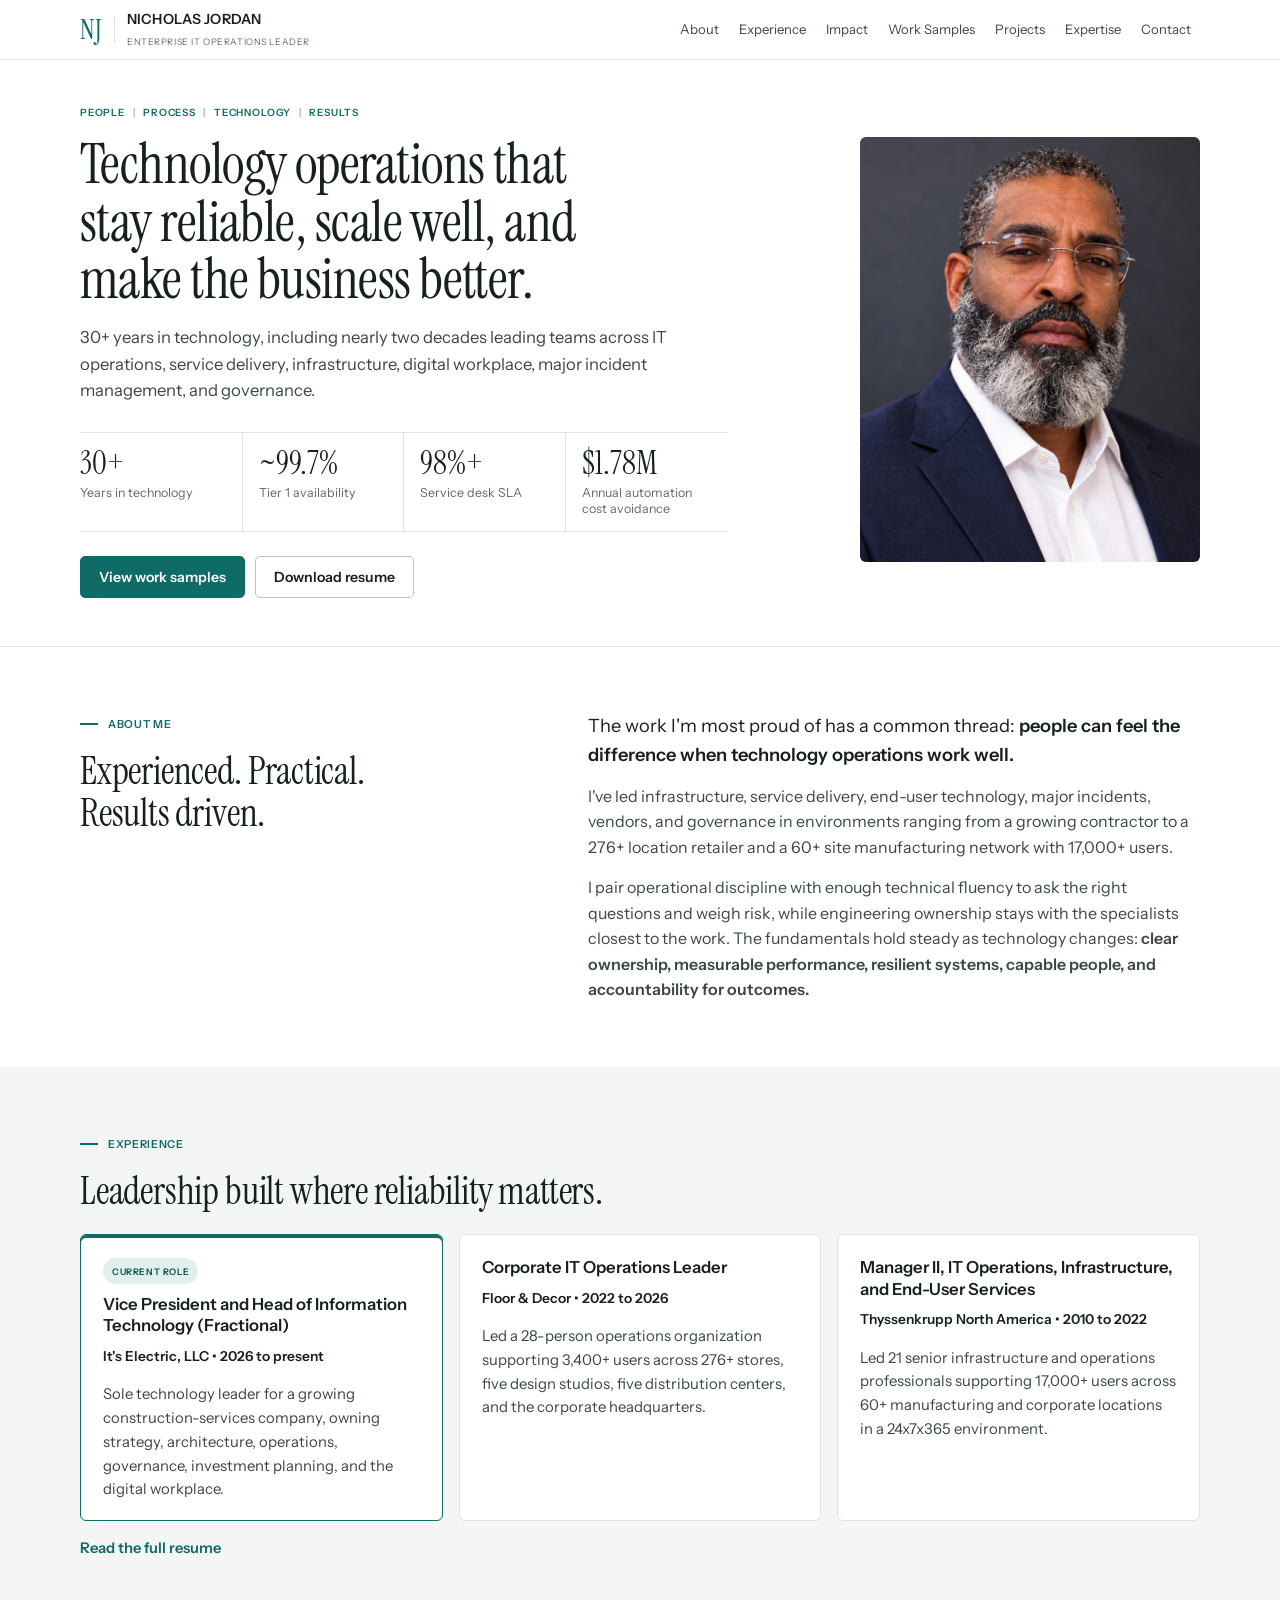
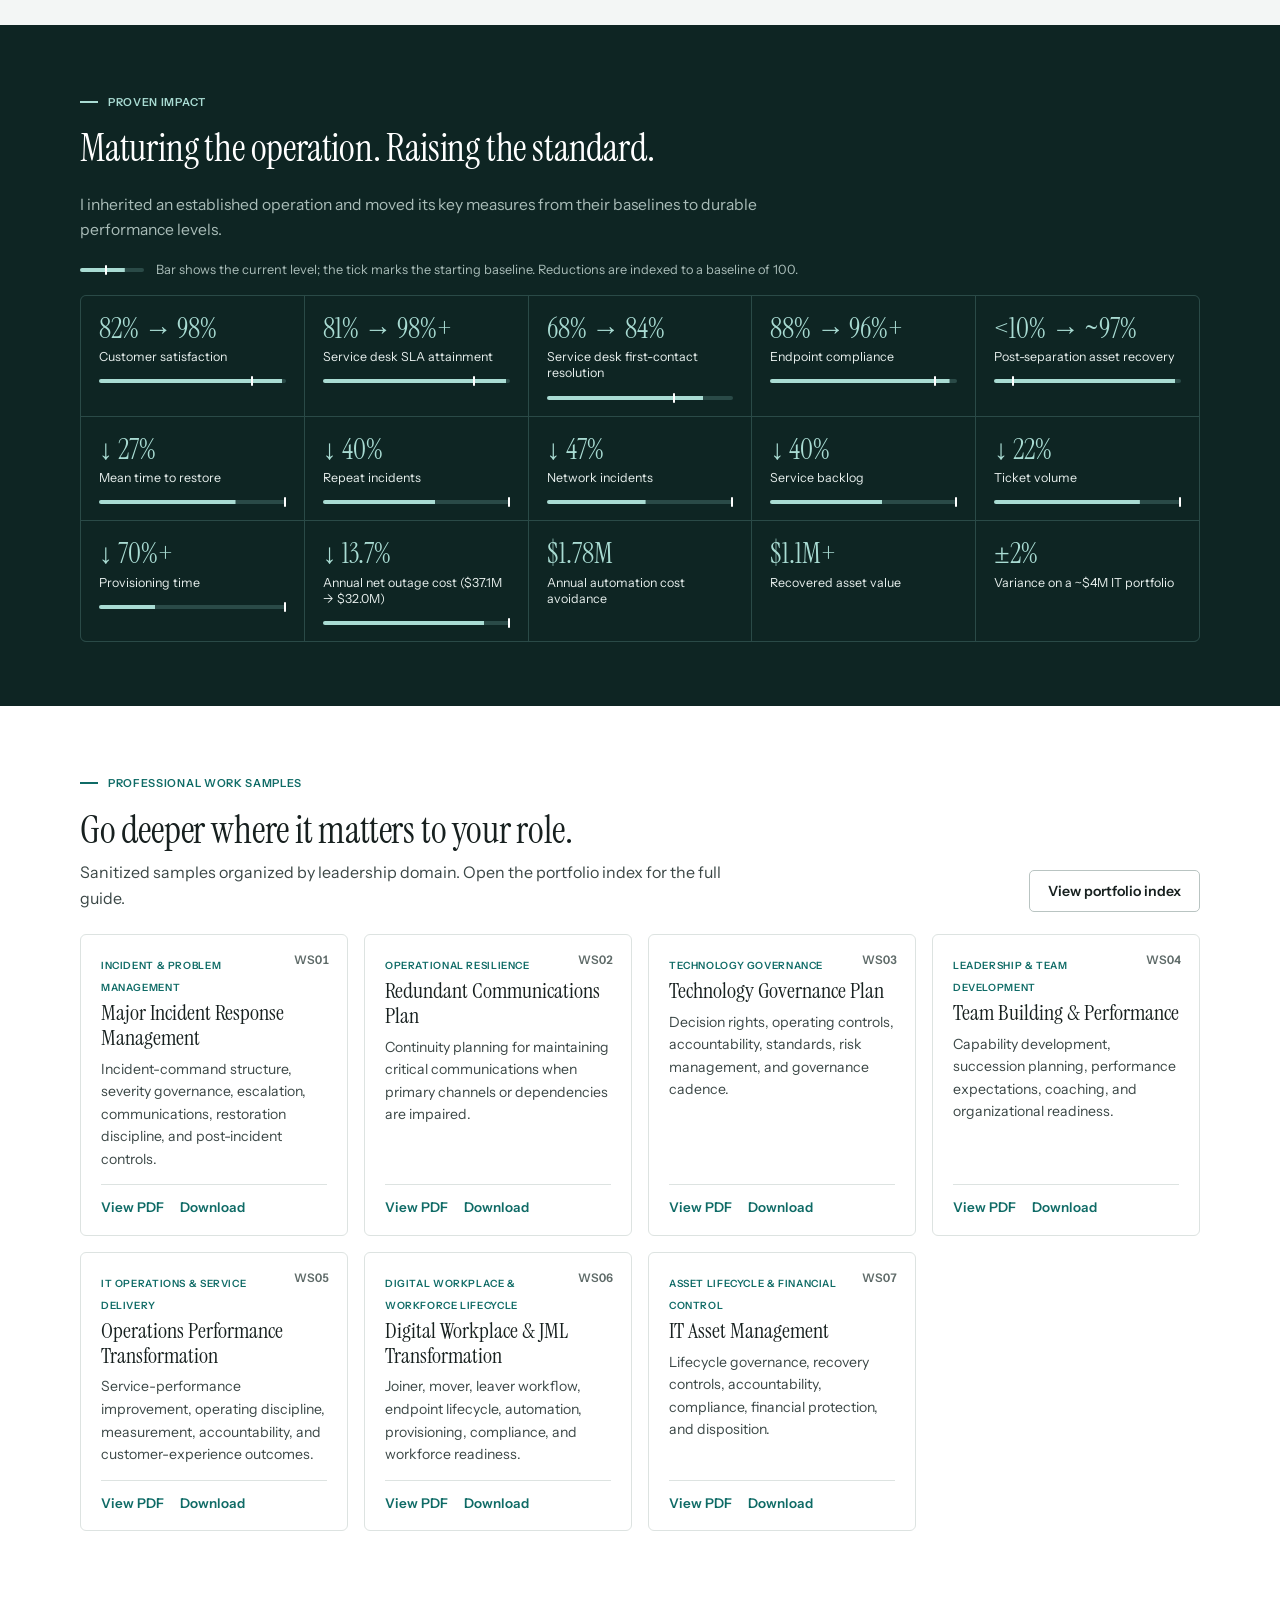
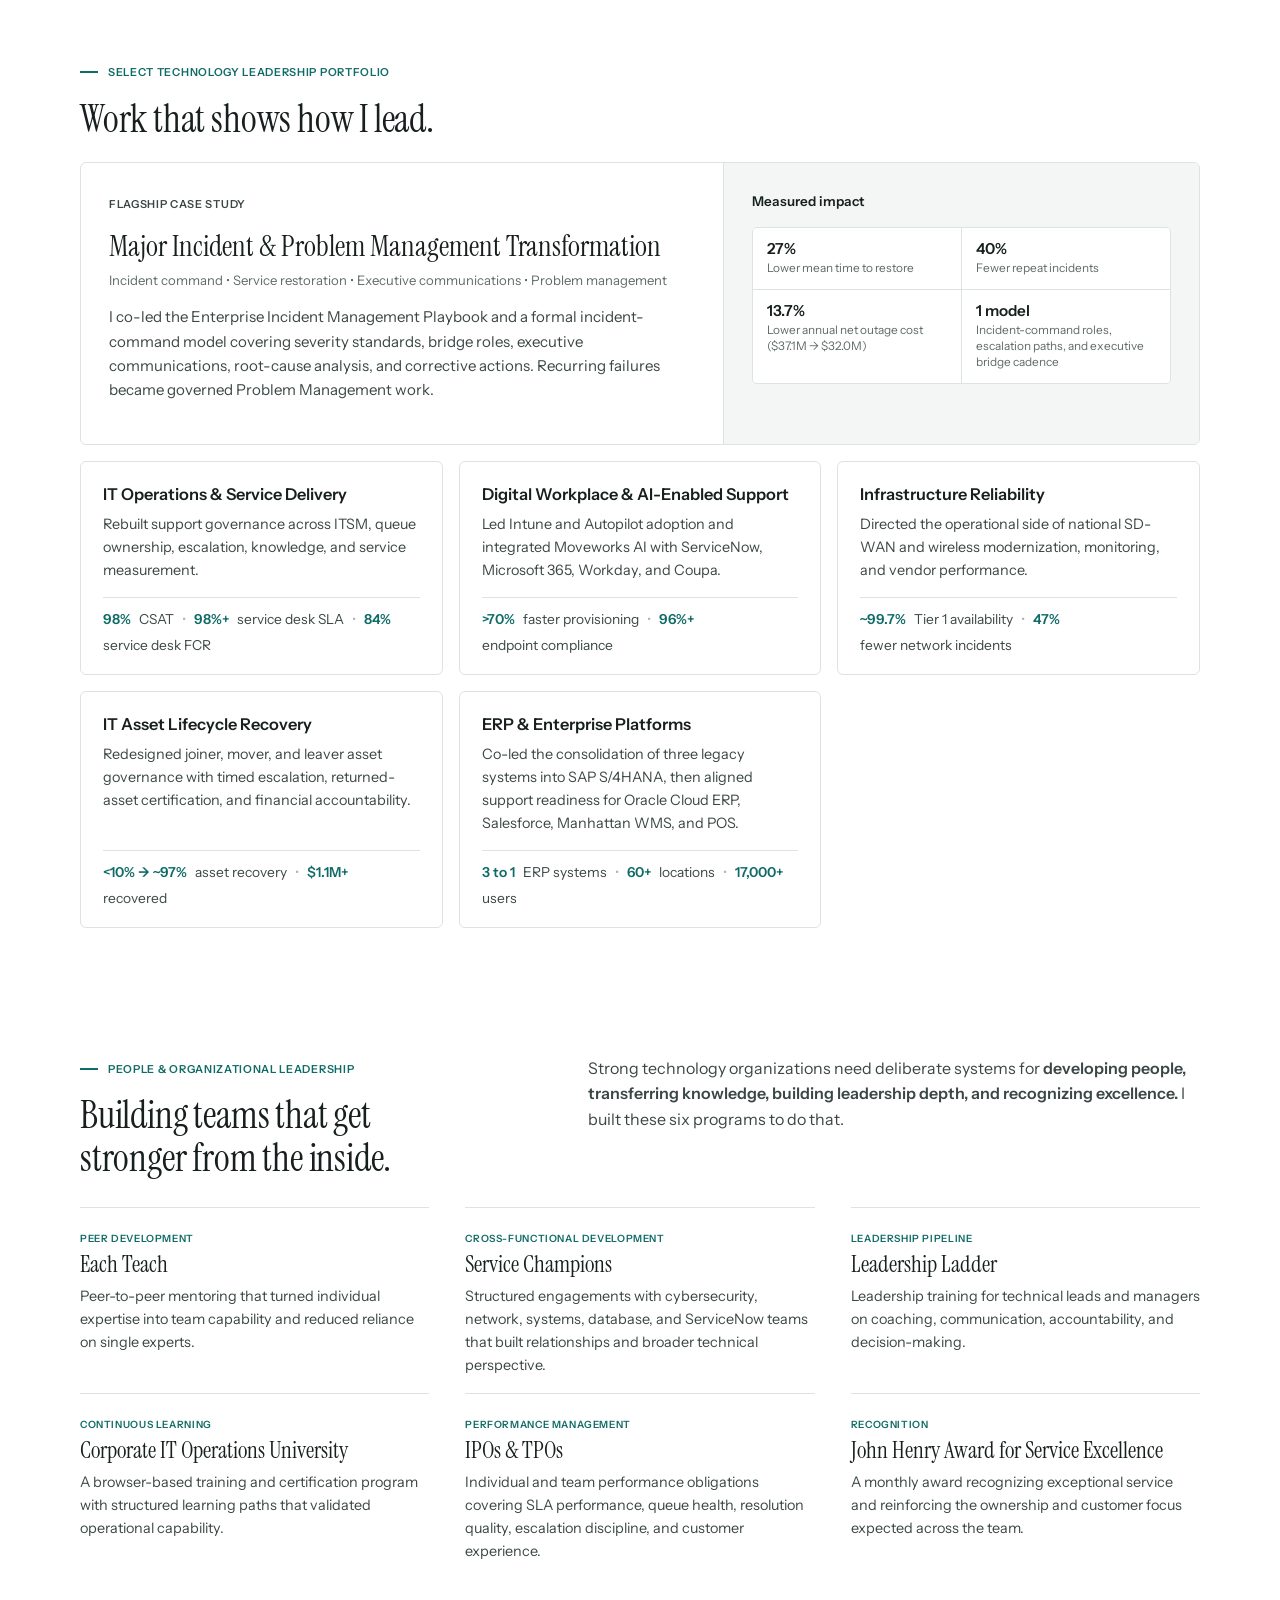
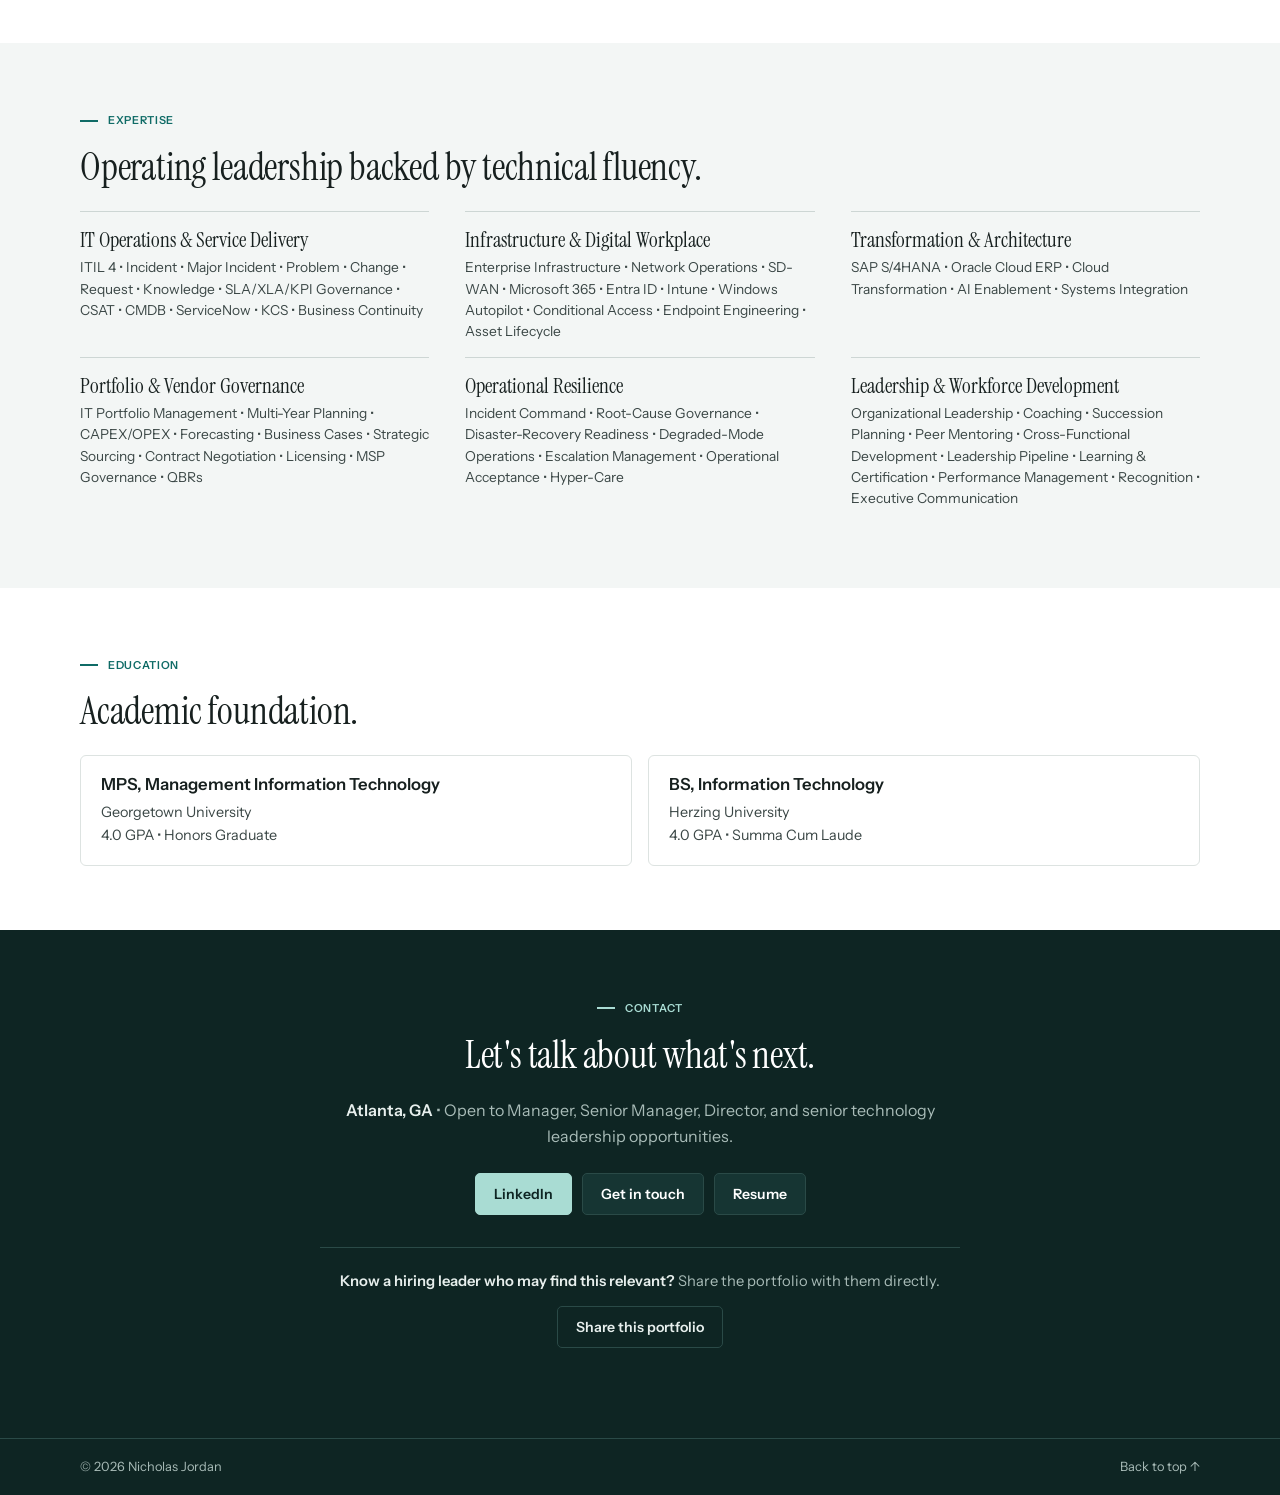
==== commit 24a60189: "Raise every section to the 8.5 baseline Shorter hero headline, tighter copy across About, Experience" ====
--- a/index.html
+++ b/index.html
@@ -29,17 +29,14 @@
 <header class="site-header" id="top">
   <a class="brand" href="#home" aria-label="Nicholas Jordan home"><span class="monogram">NJ</span><span><strong>NICHOLAS JORDAN</strong><small>ENTERPRISE IT OPERATIONS LEADER</small></span></a>
   <button class="nav-toggle" aria-expanded="false" aria-controls="nav">Menu</button>
-  <nav id="nav" aria-label="Primary navigation"><a href="#about">About</a><a href="#experience">Experience</a><a href="#people">People</a><a href="#impact">Impact</a><a href="#projects">Projects</a><a href="#samples">Work Samples</a><a href="#expertise">Expertise</a><a href="#credentials">Education</a><a href="#contact">Contact</a></nav>
+  <nav id="nav" aria-label="Primary navigation"><a href="#about">About</a><a href="#experience">Experience</a><a href="#impact">Impact</a><a href="#samples">Work Samples</a><a href="#projects">Projects</a><a href="#expertise">Expertise</a><a href="#contact">Contact</a></nav>
 </header>
 <main id="main">
-<section class="hero" id="home"><div class="hero-image" role="img" aria-label="Professional portrait of Nicholas Jordan"></div><div class="hero-shade"></div><div class="hero-copy"><p class="eyebrow">PEOPLE <span>|</span> PROCESS <span>|</span> TECHNOLOGY <span>|</span> RESULTS</p><h1>Building Technology Operations That Stay Reliable, Scale Intelligently, and <em>Make the Business Better.</em></h1><p class="lede">30+ years in technology, including nearly two decades leading teams across enterprise IT operations, service delivery, infrastructure, digital workplace, major incident management, governance, and transformation.</p><div class="metrics hero-metrics"><div><strong>30</strong><span>Years in Technology</span></div><div><strong>~99.7%</strong><span>Tier 1 Availability</span></div><div><strong>98%+</strong><span>Service Desk SLA</span></div><div><strong>$1.78M</strong><span>Annual Automation Savings</span></div></div><div class="actions"><a class="btn primary" href="#projects">Explore My Work</a><a class="btn secondary" href="Nicholas Jordan Resume.pdf" download>Download Resume</a></div></div></section>
-<section class="cap-strip" aria-label="Leadership domains"><span>People Leadership & Talent Development</span><span>IT Operations & Service Delivery</span><span>Infrastructure & Reliability</span><span>Major Incident Management</span><span>Technology Governance</span><span>Vendor & Financial Management</span><span>Digital Workplace</span><span>Technology Transformation</span></section>
-<section class="section split" id="about"><div><p class="kicker">ABOUT ME</p><h2>Experienced. Practical.<br>Results Driven.</h2></div><div class="prose"><p>I've spent 30+ years in technology, and the work I'm most proud of has a common thread: <strong>people can feel the difference when technology operations work well.</strong></p><p>I've led infrastructure operations, service delivery, end-user technology, major incident management, vendor operations, governance, automation, and modernization across environments ranging from a growing contractor to a 276+ location retail enterprise and a 60+ site manufacturing network supporting 17,000+ users.</p><p>My approach combines operational discipline with the technical fluency to ask the right questions, challenge assumptions, identify risk, and make informed decisions while keeping engineering ownership with the specialists closest to the technology.</p><p>Technology changes constantly. The fundamentals of good operations don't: <strong>clear ownership, measurable performance, disciplined execution, resilient systems, capable people, and accountability for outcomes.</strong></p></div></section>
-<section class="section dark" id="experience"><p class="kicker">EXPERIENCE</p><h2>Leadership built in operating environments where reliability matters.</h2><div class="cards three"><article><span class="role-tag">CURRENT ROLE</span><h3>Vice President and Head of Information Technology (Fractional)</h3><p><strong>It's Electric, LLC • 2026–Present</strong></p><p>I serve as the sole technology leader for a growing construction-services company, leading technology strategy, architecture, operations, governance, investment planning, digital workplace, automation, vendor management, and scalable operating standards.</p></article><article><h3>Corporate IT Operations Leader</h3><p><strong>Floor & Decor • 2022–2026</strong></p><p>I led a 28-person, regionally dispersed technology operations organization supporting 3,400+ users across 276+ stores, five design studios, five distribution centers, and corporate headquarters, with accountability spanning infrastructure operations, service delivery, end-user services, digital workplace, asset lifecycle, major incidents, and automation.</p></article><article><h3>Manager II, IT Operations, Infrastructure, and End-User Services</h3><p><strong>Thyssenkrupp North America • 2010–2022</strong></p><p>I led 21 senior infrastructure and operations professionals supporting 17,000+ users across 60+ manufacturing and corporate locations in a 24×7×365 environment, including infrastructure operations, end-user technology, disaster-recovery readiness, lifecycle planning, incident response, and vendor performance.</p></article></div></section>
-<section class="section people" id="people"><div class="people-intro"><div><p class="kicker">PEOPLE & ORGANIZATIONAL LEADERSHIP</p><h2>Building teams that get stronger from the inside.</h2></div><div class="prose"><p>I believe strong technology organizations need more than capable individuals. They need deliberate systems for <strong>developing people, transferring knowledge, building leadership depth, recognizing excellence, and creating clear accountability.</strong></p><p>I built development and performance programs that gave team members structured ways to learn from one another, expand beyond their current roles, prepare for leadership, earn internal credentials, and understand exactly what strong individual and team performance looked like.</p></div></div><div class="people-grid"><article><span class="people-tag">PEER DEVELOPMENT</span><h3>Each Teach</h3><p>Peer-to-peer mentoring and knowledge sharing that turned individual expertise into broader team capability, strengthened cross-training, and reduced dependency on isolated subject-matter knowledge.</p></article><article><span class="people-tag">CROSS-FUNCTIONAL DEVELOPMENT</span><h3>Service Champions</h3><p>Structured engagements with cybersecurity, network, systems, database, ServiceNow, development, and other technical teams so employees could build relationships, learn adjacent workflows, and expand their technical perspective.</p></article><article><span class="people-tag">LEADERSHIP PIPELINE</span><h3>Leadership Ladder</h3><p>Leadership-development training for technical leads and subordinate managers focused on coaching, communication, accountability, decision-making, team leadership, and readiness for greater responsibility.</p></article><article><span class="people-tag">CONTINUOUS LEARNING</span><h3>Corporate IT Operations University</h3><p>Commissioned a browser-based training and organizational certification program with structured learning paths designed to strengthen role knowledge, standardize development, and validate operational capability.</p></article><article><span class="people-tag">PERFORMANCE MANAGEMENT</span><h3>IPOs & TPOs</h3><p>Defined Individual Performance Obligations and Team Performance Obligations across service ownership, SLA performance, queue health, backlog and aging, resolution quality, escalation discipline, customer experience, knowledge contribution, and continuous improvement.</p></article><article><span class="people-tag">RECOGNITION</span><h3>John Henry Award for Service Excellence</h3><p>Created a monthly individual recognition award celebrating exceptional service and performance, reinforcing the standards, behaviors, ownership, and customer focus expected across the organization.</p></article></div></section>
-<section class="section" id="impact"><p class="kicker">PROVEN IMPACT</p><h2>Maturing the operation I inherited, then sustaining stronger performance.</h2><p class="prose">I strengthened operating discipline, ownership, service measurement, escalation, automation, and team capability to move key measures from their inherited baselines to durable performance levels.</p><div class="impact-grid"><div><strong>82% → 98%</strong><span>Customer Satisfaction</span></div><div><strong>81% → 98%+</strong><span>Service Desk SLA Attainment</span></div><div><strong>68% → 84%</strong><span>Service Desk First-Contact Resolution</span></div><div><strong>↓ 40%</strong><span>Service Backlog</span></div><div><strong>↓ 47%</strong><span>Network Incidents</span></div><div><strong>↓ 27%</strong><span>Mean Time to Restore</span></div><div><strong>↓ 40%</strong><span>Repeat Incidents</span></div><div><strong>88% → 96%+</strong><span>Endpoint Compliance</span></div><div><strong>~97%</strong><span>Post-Separation Asset Recovery</span></div><div><strong>&gt;70%</strong><span>Provisioning-Time Reduction</span></div><div><strong>22%</strong><span>Ticket-Volume Reduction</span></div><div><strong>±2%</strong><span>~$4M Portfolio Accuracy</span></div><div><strong>↓ 13.7%</strong><span>Annual Net Outage Cost ($37.1M → $32.0M)</span></div><div><strong>$1.78M</strong><span>Annual Automation Cost Avoidance</span></div><div><strong>$1.1M+</strong><span>Recovered Asset Value</span></div></div></section>
-<section class="section projects" id="projects"><p class="kicker">SELECT TECHNOLOGY LEADERSHIP PORTFOLIO</p><h2>Work that shows how I lead.</h2><article class="flagship"><div><p class="flag">FLAGSHIP CASE STUDY</p><h3>Major Incident & Problem Management Transformation</h3><p class="sub">Incident Command • Service Restoration • Executive Communications • Problem Management</p><p>I co-led the Enterprise Incident Management Playbook and formal incident-command model, strengthening severity standards, bridge roles, executive communications, restoration governance, root-cause analysis, corrective actions, and transition into Problem Management.</p><p>The operating model created clearer ownership during high-impact events, improved restoration discipline, strengthened post-incident follow-through, and converted recurring failures into governed Problem Management work.</p></div><div class="scope"><h4>Measured Impact</h4><ul><li>27% reduction in mean time to restore</li><li>40% reduction in repeat incidents</li><li>Defined incident-command roles and escalation paths</li><li>Standardized executive communications and bridge cadence</li><li>Strengthened RCA, corrective-action, and Problem Management governance</li></ul></div></article><div class="cards two project-cards"><article><h3>IT Operations & Service Delivery Transformation</h3><p>I rebuilt enterprise support governance across ITSM, queue ownership, escalation, knowledge, service measurement, shift-left practices, team accountability, automation, and customer experience.</p><p class="result"><strong>98%</strong> CSAT <span>•</span> <strong>98%+</strong> service desk SLA <span>•</span> <strong>84%</strong> service desk FCR</p></article><article><h3>Digital Workplace & AI-Enabled Support</h3><p>I led Intune and Windows Autopilot adoption and integrated Moveworks AI with ServiceNow, Microsoft 365, Workday, and Coupa to improve provisioning, endpoint compliance, first-contact resolution, self-service, and workforce productivity.</p><p class="result"><strong>&gt;70%</strong> faster provisioning <span>•</span> <strong>96%+</strong> endpoint compliance</p></article><article><h3>Infrastructure Reliability</h3><p>I directed the operational side of national SD-WAN and wireless modernization, monitoring, lifecycle governance, vendor performance, escalation, and service continuity across a large distributed environment.</p><p class="result"><strong>~99.7%</strong> Tier 1 availability <span>•</span> <strong>47%</strong> fewer network incidents</p></article><article><h3>IT Asset Lifecycle Recovery</h3><p>I redesigned joiner, mover, and leaver asset governance with timed escalation, returned-asset certification, recovery controls, compliance, and financial accountability.</p><p class="result"><strong>&lt;10% → ~97%</strong> post-separation asset recovery <span>•</span> <strong>$1.1M+</strong> recovered asset value</p></article><article><h3>ERP & Enterprise Platform Modernization</h3><p>I co-led consolidation of three legacy systems into SAP S/4HANA across 60+ manufacturing and corporate locations supporting 17,000+ users, and later aligned operational readiness and support transition for Oracle Cloud ERP, Salesforce CRM, Manhattan Active WMS, MobileIQ, StorageBuy, and point-of-sale platforms.</p></article></div></section>
-<section class="section samples" id="samples"><div class="samples-head"><div><p class="kicker">PROFESSIONAL WORK SAMPLES</p><h2>Go deeper where it matters to your role.</h2><p>Browse my selected, sanitized work samples by leadership domain. Open the portfolio index for the full guide, or choose the sample most relevant to the responsibilities you're evaluating.</p></div><a class="btn secondary light index-btn" href="N. Jordan - Sample Portfolio Index (1).pdf" target="_blank" rel="noopener">View Portfolio Index</a></div><div class="sample-grid">
+<section class="hero" id="home"><div class="hero-image" role="img" aria-label="Professional portrait of Nicholas Jordan"></div><div class="hero-copy"><p class="eyebrow">PEOPLE <span>|</span> PROCESS <span>|</span> TECHNOLOGY <span>|</span> RESULTS</p><h1>Technology operations that stay reliable, scale well, and make the business better.</h1><p class="lede">30+ years in technology, including nearly two decades leading teams across IT operations, service delivery, infrastructure, digital workplace, major incident management, and governance.</p><div class="metrics hero-metrics"><div><strong>30+</strong><span>Years in technology</span></div><div><strong>~99.7%</strong><span>Tier 1 availability</span></div><div><strong>98%+</strong><span>Service desk SLA</span></div><div><strong>$1.78M</strong><span>Annual automation cost avoidance</span></div></div><div class="actions"><a class="btn primary" href="#samples">View work samples</a><a class="btn secondary" href="Nicholas Jordan Resume.pdf" download>Download resume</a></div></div></section>
+<section class="section split" id="about"><div><p class="kicker">ABOUT ME</p><h2>Experienced. Practical.<br>Results driven.</h2></div><div class="prose"><p>The work I'm most proud of has a common thread: <strong>people can feel the difference when technology operations work well.</strong></p><p>I've led infrastructure, service delivery, end-user technology, major incidents, vendors, and governance in environments ranging from a growing contractor to a 276+ location retailer and a 60+ site manufacturing network with 17,000+ users.</p><p>I pair operational discipline with enough technical fluency to ask the right questions and weigh risk, while engineering ownership stays with the specialists closest to the work. The fundamentals hold steady as technology changes: <strong>clear ownership, measurable performance, resilient systems, capable people, and accountability for outcomes.</strong></p></div></section>
+<section class="section dark" id="experience"><p class="kicker">EXPERIENCE</p><h2>Leadership built where reliability matters.</h2><div class="cards three"><article><span class="role-tag">CURRENT ROLE</span><h3>Vice President and Head of Information Technology (Fractional)</h3><p><strong>It's Electric, LLC • 2026 to present</strong></p><p>Sole technology leader for a growing construction-services company, owning strategy, architecture, operations, governance, investment planning, and the digital workplace.</p></article><article><h3>Corporate IT Operations Leader</h3><p><strong>Floor &amp; Decor • 2022 to 2026</strong></p><p>Led a 28-person operations organization supporting 3,400+ users across 276+ stores, five design studios, five distribution centers, and the corporate headquarters.</p></article><article><h3>Manager II, IT Operations, Infrastructure, and End-User Services</h3><p><strong>Thyssenkrupp North America • 2010 to 2022</strong></p><p>Led 21 senior infrastructure and operations professionals supporting 17,000+ users across 60+ manufacturing and corporate locations in a 24x7x365 environment.</p></article></div><p class="more"><a href="Nicholas Jordan Resume.pdf" target="_blank" rel="noopener">Read the full resume</a></p></section>
+<section class="section" id="impact"><p class="kicker">PROVEN IMPACT</p><h2>Maturing the operation. Raising the standard.</h2><p class="prose">I inherited an established operation and moved its key measures from their baselines to durable performance levels.</p><p class="legend"><i class="gauge" style="--now:70;--was:40" aria-hidden="true"></i> Bar shows the current level; the tick marks the starting baseline. Reductions are indexed to a baseline of 100.</p><div class="impact-grid"><div><strong>82% → 98%</strong><span>Customer satisfaction</span><i class="gauge" style="--now:98;--was:82" aria-hidden="true"></i></div><div><strong>81% → 98%+</strong><span>Service desk SLA attainment</span><i class="gauge" style="--now:98;--was:81" aria-hidden="true"></i></div><div><strong>68% → 84%</strong><span>Service desk first-contact resolution</span><i class="gauge" style="--now:84;--was:68" aria-hidden="true"></i></div><div><strong>88% → 96%+</strong><span>Endpoint compliance</span><i class="gauge" style="--now:96;--was:88" aria-hidden="true"></i></div><div><strong>&lt;10% → ~97%</strong><span>Post-separation asset recovery</span><i class="gauge" style="--now:97;--was:10" aria-hidden="true"></i></div><div><strong>↓ 27%</strong><span>Mean time to restore</span><i class="gauge" style="--now:73;--was:100" aria-hidden="true"></i></div><div><strong>↓ 40%</strong><span>Repeat incidents</span><i class="gauge" style="--now:60;--was:100" aria-hidden="true"></i></div><div><strong>↓ 47%</strong><span>Network incidents</span><i class="gauge" style="--now:53;--was:100" aria-hidden="true"></i></div><div><strong>↓ 40%</strong><span>Service backlog</span><i class="gauge" style="--now:60;--was:100" aria-hidden="true"></i></div><div><strong>↓ 22%</strong><span>Ticket volume</span><i class="gauge" style="--now:78;--was:100" aria-hidden="true"></i></div><div><strong>↓ 70%+</strong><span>Provisioning time</span><i class="gauge" style="--now:30;--was:100" aria-hidden="true"></i></div><div><strong>↓ 13.7%</strong><span>Annual net outage cost ($37.1M → $32.0M)</span><i class="gauge" style="--now:86.3;--was:100" aria-hidden="true"></i></div><div><strong>$1.78M</strong><span>Annual automation cost avoidance</span></div><div><strong>$1.1M+</strong><span>Recovered asset value</span></div><div><strong>±2%</strong><span>Variance on a ~$4M IT portfolio</span></div></div></section>
+<section class="section samples" id="samples"><div class="samples-head"><div><p class="kicker">PROFESSIONAL WORK SAMPLES</p><h2>Go deeper where it matters to your role.</h2><p>Sanitized samples organized by leadership domain. Open the portfolio index for the full guide.</p></div><a class="btn secondary light index-btn" href="N. Jordan - Sample Portfolio Index (1).pdf" target="_blank" rel="noopener">View portfolio index</a></div><div class="sample-grid">
 <article class="sample-card"><span class="sample-no">ws01</span><p class="sample-domain">Incident & Problem Management</p><h3>Major Incident Response Management</h3><p>Incident-command structure, severity governance, escalation, communications, restoration discipline, and post-incident controls.</p><div class="sample-actions"><a href="Sample - WS01 Incident Response Mgmnt.pdf" target="_blank" rel="noopener">View PDF</a><a href="Sample - WS01 Incident Response Mgmnt.pdf" download>Download</a></div></article>
 <article class="sample-card"><span class="sample-no">ws02</span><p class="sample-domain">Operational Resilience</p><h3>Redundant Communications Plan</h3><p>Continuity planning for maintaining critical communications when primary channels or dependencies are impaired.</p><div class="sample-actions"><a href="Sample - WS02 Redundant Comms. Plan.pdf" target="_blank" rel="noopener">View PDF</a><a href="Sample - WS02 Redundant Comms. Plan.pdf" download>Download</a></div></article>
 <article class="sample-card"><span class="sample-no">ws03</span><p class="sample-domain">Technology Governance</p><h3>Technology Governance Plan</h3><p>Decision rights, operating controls, accountability, standards, risk management, and governance cadence.</p><div class="sample-actions"><a href="Sample - WS03 Technology Governance Plan.pdf" target="_blank" rel="noopener">View PDF</a><a href="Sample - WS03 Technology Governance Plan.pdf" download>Download</a></div></article>
@@ -48,10 +45,12 @@
 <article class="sample-card"><span class="sample-no">ws06</span><p class="sample-domain">Digital Workplace & Workforce Lifecycle</p><h3>Digital Workplace & JML Transformation</h3><p>Joiner, mover, leaver workflow, endpoint lifecycle, automation, provisioning, compliance, and workforce readiness.</p><div class="sample-actions"><a href="Sample - WS06 DW & JML Transformation.pdf" target="_blank" rel="noopener">View PDF</a><a href="Sample - WS06 DW & JML Transformation.pdf" download>Download</a></div></article>
 <article class="sample-card"><span class="sample-no">ws07</span><p class="sample-domain">Asset Lifecycle & Financial Control</p><h3>IT Asset Management</h3><p>Lifecycle governance, recovery controls, accountability, compliance, financial protection, and disposition.</p><div class="sample-actions"><a href="Sample - WS07 IT Asset Management.pdf" target="_blank" rel="noopener">View PDF</a><a href="Sample - WS07 IT Asset Management.pdf" download>Download</a></div></article>
 </div></section>
+<section class="section projects" id="projects"><p class="kicker">SELECT TECHNOLOGY LEADERSHIP PORTFOLIO</p><h2>Work that shows how I lead.</h2><article class="flagship"><div><p class="flag">FLAGSHIP CASE STUDY</p><h3>Major Incident &amp; Problem Management Transformation</h3><p class="sub">Incident command • Service restoration • Executive communications • Problem management</p><p>I co-led the Enterprise Incident Management Playbook and a formal incident-command model covering severity standards, bridge roles, executive communications, root-cause analysis, and corrective actions. Recurring failures became governed Problem Management work.</p></div><div class="scope"><h4>Measured impact</h4><div class="scope-matrix"><div><strong>27%</strong><span>Lower mean time to restore</span></div><div><strong>40%</strong><span>Fewer repeat incidents</span></div><div><strong>13.7%</strong><span>Lower annual net outage cost ($37.1M → $32.0M)</span></div><div><strong>1 model</strong><span>Incident-command roles, escalation paths, and executive bridge cadence</span></div></div></div></article><div class="cards three project-cards"><article><h3>IT Operations &amp; Service Delivery</h3><p>Rebuilt support governance across ITSM, queue ownership, escalation, knowledge, and service measurement.</p><p class="result"><strong>98%</strong> CSAT <span>•</span> <strong>98%+</strong> service desk SLA <span>•</span> <strong>84%</strong> service desk FCR</p></article><article><h3>Digital Workplace &amp; AI-Enabled Support</h3><p>Led Intune and Autopilot adoption and integrated Moveworks AI with ServiceNow, Microsoft 365, Workday, and Coupa.</p><p class="result"><strong>&gt;70%</strong> faster provisioning <span>•</span> <strong>96%+</strong> endpoint compliance</p></article><article><h3>Infrastructure Reliability</h3><p>Directed the operational side of national SD-WAN and wireless modernization, monitoring, and vendor performance.</p><p class="result"><strong>~99.7%</strong> Tier 1 availability <span>•</span> <strong>47%</strong> fewer network incidents</p></article><article><h3>IT Asset Lifecycle Recovery</h3><p>Redesigned joiner, mover, and leaver asset governance with timed escalation, returned-asset certification, and financial accountability.</p><p class="result"><strong>&lt;10% → ~97%</strong> asset recovery <span>•</span> <strong>$1.1M+</strong> recovered</p></article><article><h3>ERP &amp; Enterprise Platforms</h3><p>Co-led the consolidation of three legacy systems into SAP S/4HANA, then aligned support readiness for Oracle Cloud ERP, Salesforce, Manhattan WMS, and POS.</p><p class="result"><strong>3 to 1</strong> ERP systems <span>•</span> <strong>60+</strong> locations <span>•</span> <strong>17,000+</strong> users</p></article></div></section>
+<section class="section people" id="people"><div class="people-intro"><div><p class="kicker">PEOPLE &amp; ORGANIZATIONAL LEADERSHIP</p><h2>Building teams that get stronger from the inside.</h2></div><div class="prose"><p>Strong technology organizations need deliberate systems for <strong>developing people, transferring knowledge, building leadership depth, and recognizing excellence.</strong> I built these six programs to do that.</p></div></div><div class="people-grid"><article><span class="people-tag">PEER DEVELOPMENT</span><h3>Each Teach</h3><p>Peer-to-peer mentoring that turned individual expertise into team capability and reduced reliance on single experts.</p></article><article><span class="people-tag">CROSS-FUNCTIONAL DEVELOPMENT</span><h3>Service Champions</h3><p>Structured engagements with cybersecurity, network, systems, database, and ServiceNow teams that built relationships and broader technical perspective.</p></article><article><span class="people-tag">LEADERSHIP PIPELINE</span><h3>Leadership Ladder</h3><p>Leadership training for technical leads and managers on coaching, communication, accountability, and decision-making.</p></article><article><span class="people-tag">CONTINUOUS LEARNING</span><h3>Corporate IT Operations University</h3><p>A browser-based training and certification program with structured learning paths that validated operational capability.</p></article><article><span class="people-tag">PERFORMANCE MANAGEMENT</span><h3>IPOs &amp; TPOs</h3><p>Individual and team performance obligations covering SLA performance, queue health, resolution quality, escalation discipline, and customer experience.</p></article><article><span class="people-tag">RECOGNITION</span><h3>John Henry Award for Service Excellence</h3><p>A monthly award recognizing exceptional service and reinforcing the ownership and customer focus expected across the team.</p></article></div></section>
 <section class="section dark" id="expertise"><p class="kicker">EXPERTISE</p><h2>Operating leadership backed by technical fluency.</h2><div class="expertise-grid"><div><h3>IT Operations & Service Delivery</h3><p>ITIL 4 • Incident • Major Incident • Problem • Change • Request • Knowledge • SLA/XLA/KPI Governance • CSAT • CMDB • ServiceNow • KCS • Business Continuity</p></div><div><h3>Infrastructure & Digital Workplace</h3><p>Enterprise Infrastructure • Network Operations • SD-WAN • Microsoft 365 • Entra ID • Intune • Windows Autopilot • Conditional Access • Endpoint Engineering • Asset Lifecycle</p></div><div><h3>Transformation & Architecture</h3><p>SAP S/4HANA • Oracle Cloud ERP • Cloud Transformation • AI Enablement • Systems Integration</p></div><div><h3>Portfolio & Vendor Governance</h3><p>IT Portfolio Management • Multi-Year Planning • CAPEX/OPEX • Forecasting • Business Cases • Strategic Sourcing • Contract Negotiation • Licensing • MSP Governance • QBRs</p></div><div><h3>Operational Resilience</h3><p>Incident Command • Root-Cause Governance • Disaster-Recovery Readiness • Degraded-Mode Operations • Escalation Management • Operational Acceptance • Hyper-Care</p></div><div><h3>Leadership & Workforce Development</h3><p>Organizational Leadership • Coaching • Succession Planning • Peer Mentoring • Cross-Functional Development • Leadership Pipeline • Learning & Certification • Performance Management • Recognition • Executive Communication</p></div></div></section>
 <section class="section credentials" id="credentials"><p class="kicker">EDUCATION</p><h2>Academic foundation.</h2><div class="cards two"><article><h3>MPS, Management Information Technology</h3><p>Georgetown University<br>4.0 GPA • Honors Graduate</p></article><article><h3>BS, Information Technology</h3><p>Herzing University<br>4.0 GPA • Summa Cum Laude</p></article></div></section>
 <section class="section resume" id="resume"><div><p class="kicker">CAREER MATERIALS</p><h2>Want the traditional version?</h2><p>The portfolio provides the deeper story behind selected programs, transformations, and operating results. The résumé provides complete chronology, scope, education, technologies, and additional experience.</p></div><div class="actions vertical"><a class="btn primary" href="Nicholas Jordan Resume.pdf" download>Download PDF Resume</a><a class="btn secondary light" href="Nicholas Jordan Cover Letter.pdf" download>Download Cover Letter</a></div></section>
-<section class="section contact dark" id="contact"><p class="kicker">CONTACT</p><h2>Let's connect.</h2><p><strong>Atlanta, GA</strong> • Open to Manager, Senior Manager, Director, and senior technology leadership opportunities.</p><p>I'm interested in conversations about IT operations, service delivery, infrastructure, digital workplace, technology transformation, and organizations working through complex operational challenges.</p><div class="actions"><a class="btn primary" href="https://www.linkedin.com/in/nicholasjordan-atl/" target="_blank" rel="noopener">LinkedIn</a><a class="btn secondary" href="mailto:nicholasjordan-atl@outlook.com">Email</a><a class="btn secondary" href="Nicholas Jordan Resume.pdf" download>Resume</a></div><div class="share-panel"><p><strong>Know a colleague or hiring leader who may find my background relevant?</strong><br>Share this portfolio with them directly.</p><button class="btn share-btn" id="sharePortfolio" type="button">Share This Portfolio</button><span class="share-status" id="shareStatus" role="status" aria-live="polite"></span></div></section>
+<section class="section contact dark" id="contact"><p class="kicker">CONTACT</p><h2>Let's talk about what's next.</h2><p><strong>Atlanta, GA</strong> • Open to Manager, Senior Manager, Director, and senior technology leadership opportunities.</p><div class="actions"><a class="btn primary" href="https://www.linkedin.com/in/nicholasjordan-atl/" target="_blank" rel="noopener">LinkedIn</a><a class="btn secondary" href="mailto:nicholasjordan-atl@outlook.com">Email</a><a class="btn secondary" href="Nicholas Jordan Resume.pdf" download>Resume</a></div><div class="share-panel"><p><strong>Know a hiring leader who may find this relevant?</strong> Share the portfolio with them directly.</p><button class="btn share-btn" id="sharePortfolio" type="button">Share this portfolio</button><span class="share-status" id="shareStatus" role="status" aria-live="polite"></span></div></section>
 </main>
 <footer><span>© <span id="year">2022</span> Nicholas Jordan</span><a href="#top">Back to top ↑</a></footer>
 </body>
--- a/styles.css
+++ b/styles.css
@@ -48,9 +48,9 @@
 .kicker{display:block;margin:0 0 .4rem;padding-left:28px;font-size:.95rem;font-weight:600;color:var(--teal);background:linear-gradient(currentColor,currentColor) 0 55%/18px 2px no-repeat}
 
 /* Hero */
-.hero{position:relative;display:grid;grid-template-columns:minmax(0,1.55fr) minmax(0,1fr);gap:56px;align-items:center;padding:calc(var(--header) + 44px) var(--gutter) 40px;background:var(--paper);overflow:hidden}
+.hero{position:relative;display:grid;grid-template-columns:minmax(0,1.55fr) minmax(0,1fr);gap:56px;align-items:center;padding:calc(var(--header) + 40px) var(--gutter) 48px;border-bottom:1px solid var(--rule);background:var(--paper);overflow:hidden}
 .hero-copy{grid-column:1;grid-row:1;max-width:680px}
-.hero-image{grid-column:2;grid-row:1;justify-self:end;width:100%;max-width:380px;aspect-ratio:4/5;background-color:#3e4246;background-image:url('Nicholas Jordan Profile Photo - w-Glasses3.jfif');background-size:cover;background-position:58% 18%;border-radius:6px}
+.hero-image{grid-column:2;grid-row:1;justify-self:end;width:100%;max-width:340px;aspect-ratio:4/5;background-color:#3e4246;background-image:url('Nicholas Jordan Profile Photo - w-Glasses3.jfif');background-size:cover;background-position:58% 18%;border-radius:6px}
 .hero-shade{display:none}
 .eyebrow{margin:0 0 .9rem;font-size:.86rem;font-weight:600;color:var(--teal);font-variant-caps:all-small-caps;letter-spacing:.06em}
 .eyebrow span{color:#9fb0ad;margin:0 .35em}
@@ -97,6 +97,9 @@
 .cards article p:last-child{margin-bottom:0}
 .role-tag{display:inline-block;margin-bottom:10px;padding:2px 9px;border-radius:99px;background:#e1efed;color:var(--teal-deep);font-size:.84rem;font-weight:600}
 #experience .cards article:first-child{border-color:var(--teal);box-shadow:inset 0 3px 0 var(--teal)}
+.more{margin:16px 0 0!important;font-size:.92rem}
+.more a{font-weight:600;text-decoration:none}
+.more a:hover{text-decoration:underline;text-underline-offset:3px}
 #experience .cards article p strong{color:var(--ink);font-weight:600;font-size:.86rem}
 
 /* People */
@@ -113,11 +116,17 @@
 #impact .kicker{color:var(--mint)}
 #impact h2{color:#fff}
 .impact-intro{max-width:760px;color:var(--on-dark-muted);margin:0 0 .6rem!important}
-#impact>p.prose{max-width:760px;color:var(--on-dark-muted);font-size:.95rem;margin-bottom:28px}
+#impact>p.prose{max-width:760px;color:var(--on-dark-muted);font-size:.98rem;margin-bottom:18px}
 .impact-grid{display:grid;grid-template-columns:repeat(5,minmax(0,1fr));gap:1px;background:var(--spruce-rule);border:1px solid var(--spruce-rule);border-radius:6px;overflow:hidden}
 .impact-grid div{background:var(--spruce);padding:18px 18px 16px}
 .impact-grid strong{display:block;font-family:var(--serif);font-weight:400;font-size:1.75rem;line-height:1.05;color:var(--mint);font-variant-numeric:lining-nums;white-space:nowrap}
 .impact-grid span{display:block;margin-top:6px;font-size:.78rem;line-height:1.3;color:var(--on-dark)}
+.impact-grid div{display:flex;flex-direction:column}
+.gauge{position:relative;display:block;height:4px;margin-top:auto;border-radius:2px;background:linear-gradient(var(--mint),var(--mint)) 0 0/calc(var(--now) * 1%) 100% no-repeat,var(--spruce-rule)}
+.impact-grid .gauge{margin-top:14px}
+.gauge::after{content:"";position:absolute;top:-3px;left:min(calc(var(--was) * 1% - 1px),calc(100% - 2px));width:2px;height:10px;border-radius:1px;background:#fff}
+.legend{display:flex;align-items:center;gap:12px;margin:0 0 14px!important;font-size:.8rem;color:var(--on-dark-muted)}
+.legend .gauge{width:64px;flex:none;margin:0}
 
 /* Projects */
 .flagship{display:grid;grid-template-columns:minmax(0,1.35fr) minmax(0,1fr);border:1px solid var(--rule);border-radius:6px;overflow:hidden;margin:0 0 16px}
@@ -132,12 +141,12 @@
 .scope li{margin:.35rem 0}
 .scope-matrix{display:grid;grid-template-columns:1fr 1fr;gap:1px;background:var(--rule);border:1px solid var(--rule);border-radius:5px;overflow:hidden}
 .scope-matrix div{background:var(--paper);padding:12px 14px}
-.scope-matrix div:first-child{grid-column:1/-1}
 .scope-matrix strong{display:block;font-size:.95rem;font-weight:600;color:var(--ink);line-height:1.2}
 .scope-matrix span{display:block;margin-top:3px;font-size:.74rem;line-height:1.35;color:var(--muted)}
 .project-cards article{display:flex;flex-direction:column}
 .project-cards article h3{font-size:1.02rem}
-.result{display:flex;flex-wrap:wrap;align-items:baseline;gap:4px 8px;margin-top:auto!important;padding-top:12px;border-top:1px solid var(--rule);font-size:.86rem!important;color:var(--ink-2)}
+.cards.project-cards article p{font-size:.9rem}
+.result{display:flex;flex-wrap:wrap;align-items:baseline;gap:4px 8px;margin-top:auto!important;padding-top:10px;border-top:1px solid var(--rule);font-size:.86rem!important;color:var(--ink-2)}
 .result-label{display:block;width:100%;font-size:.84rem;font-weight:600;color:var(--muted)}
 .result strong{color:var(--teal);font-weight:600}
 .result span:not(.result-label){color:#a9b4b2}
@@ -218,6 +227,7 @@
 .contact-success .btn{margin-top:8px;background:var(--teal);border-color:var(--teal);color:#fff}
 
 /* Responsive */
+@media(min-width:1181px){.sample-grid{grid-template-columns:repeat(4,minmax(0,1fr))}}
 @media(max-width:1180px){
   nav a{font-size:.78rem;padding:6px 6px}
   .impact-grid{grid-template-columns:repeat(3,minmax(0,1fr))}
@@ -248,7 +258,6 @@
   .impact-grid{grid-template-columns:repeat(2,minmax(0,1fr))}
   .impact-grid strong{font-size:1.5rem;white-space:normal}
   .scope-matrix{grid-template-columns:1fr}
-  .scope-matrix div:first-child{grid-column:auto}
   .cap-strip{justify-content:flex-start;padding:10px var(--gutter)}
   .cap-strip span{padding:0 10px 0 0}
   .cap-strip span+span{border-left:0}
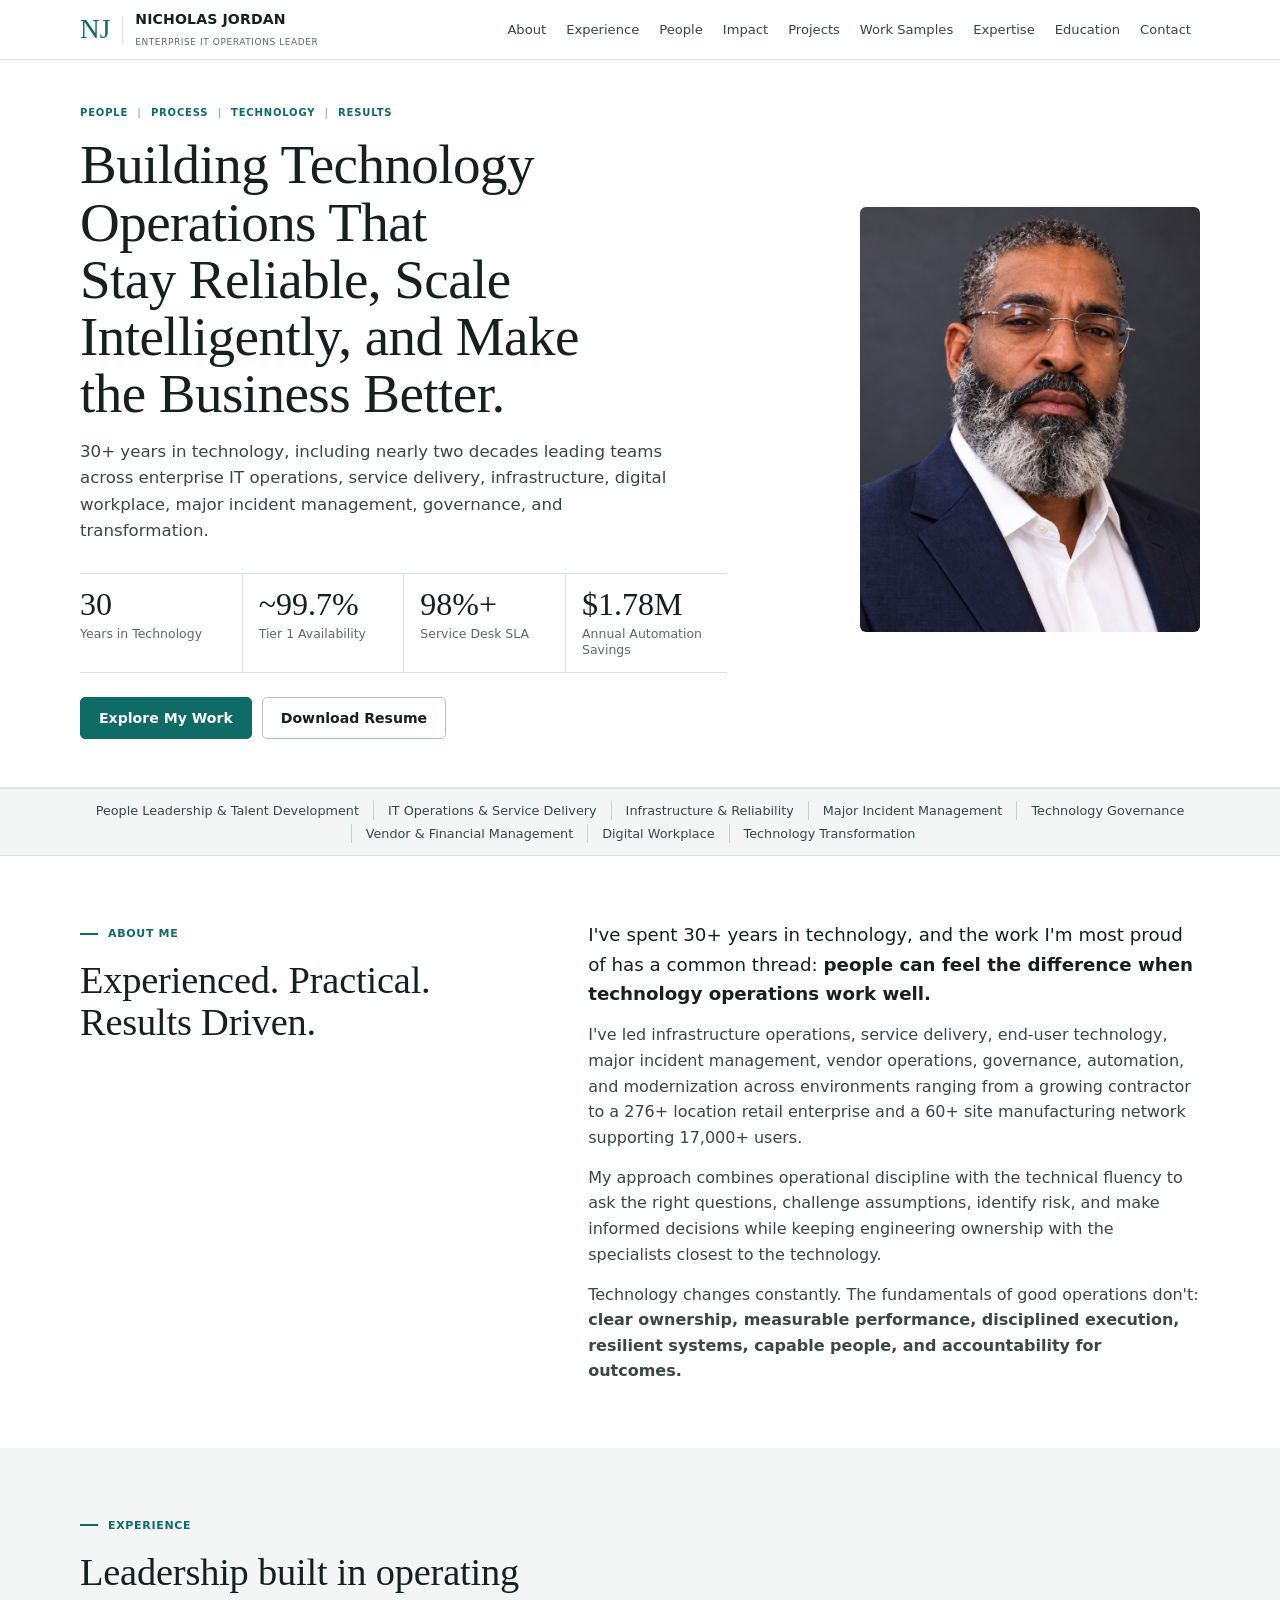
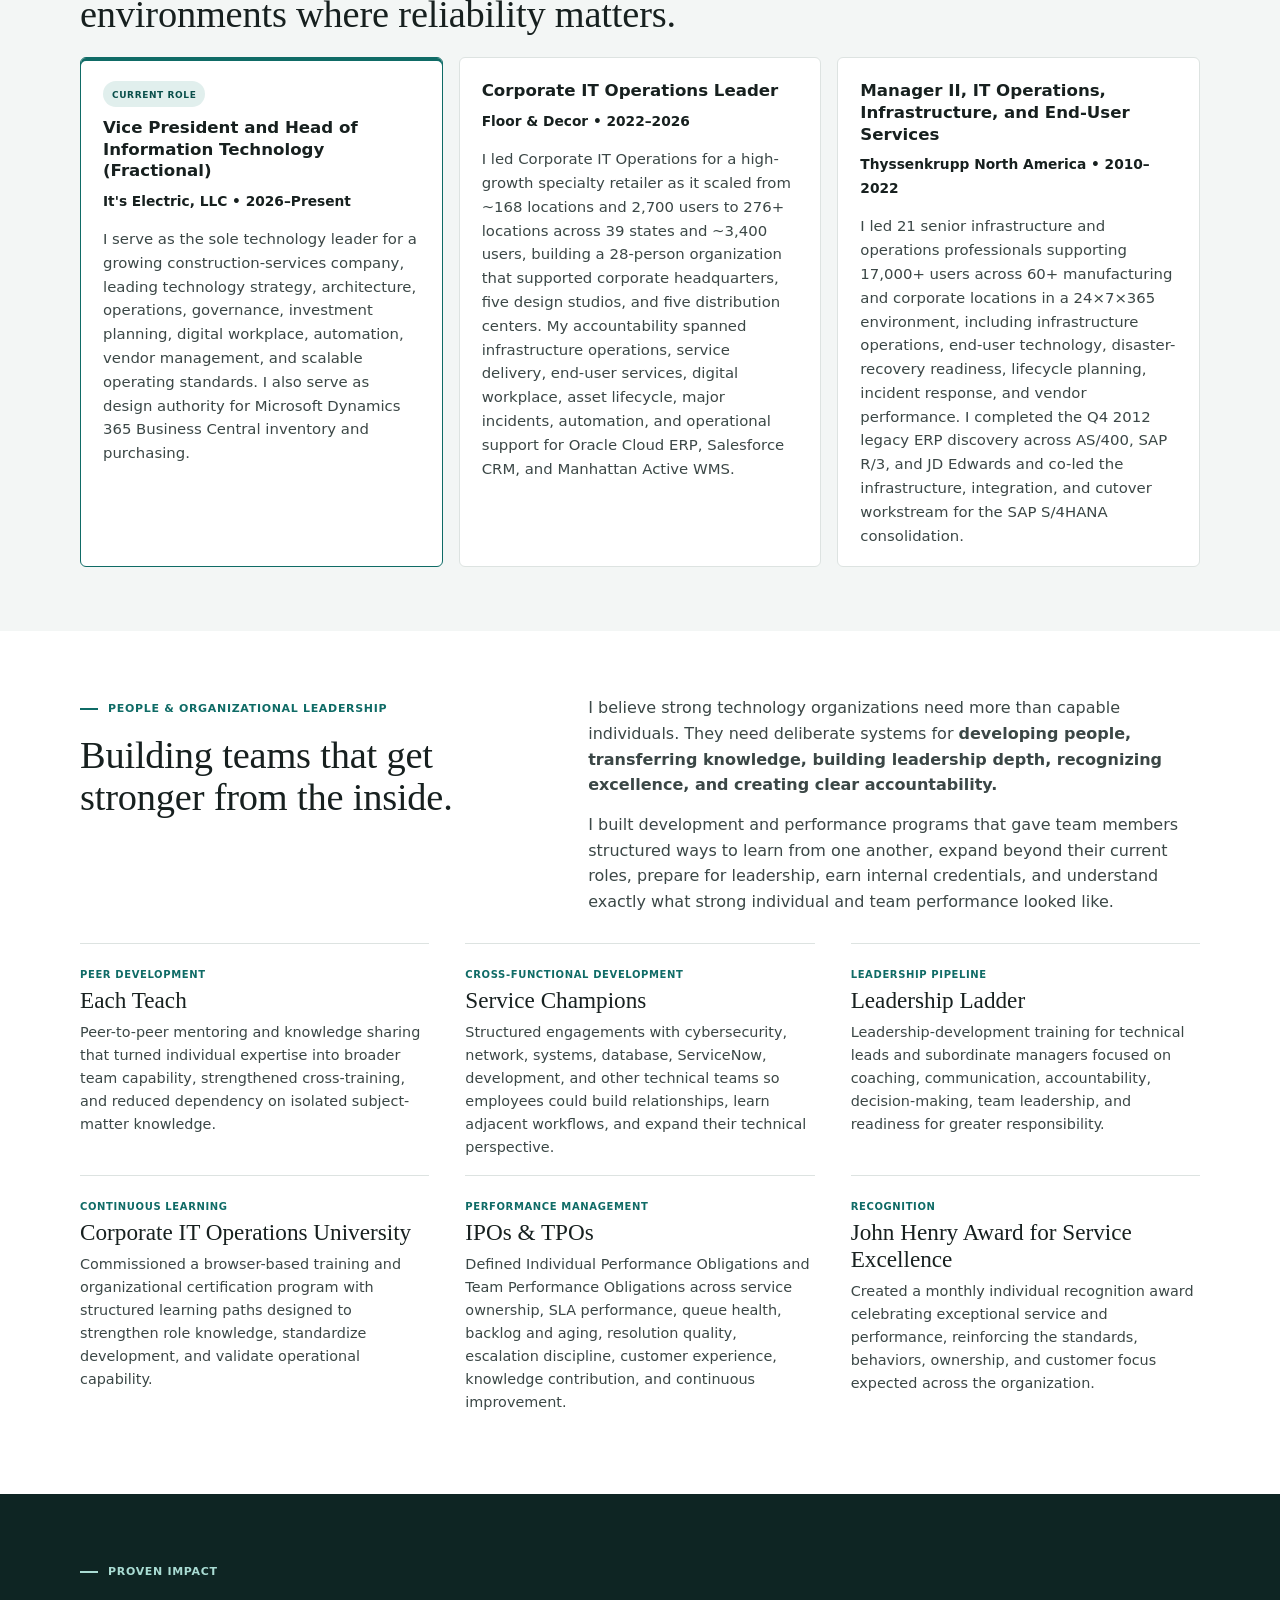
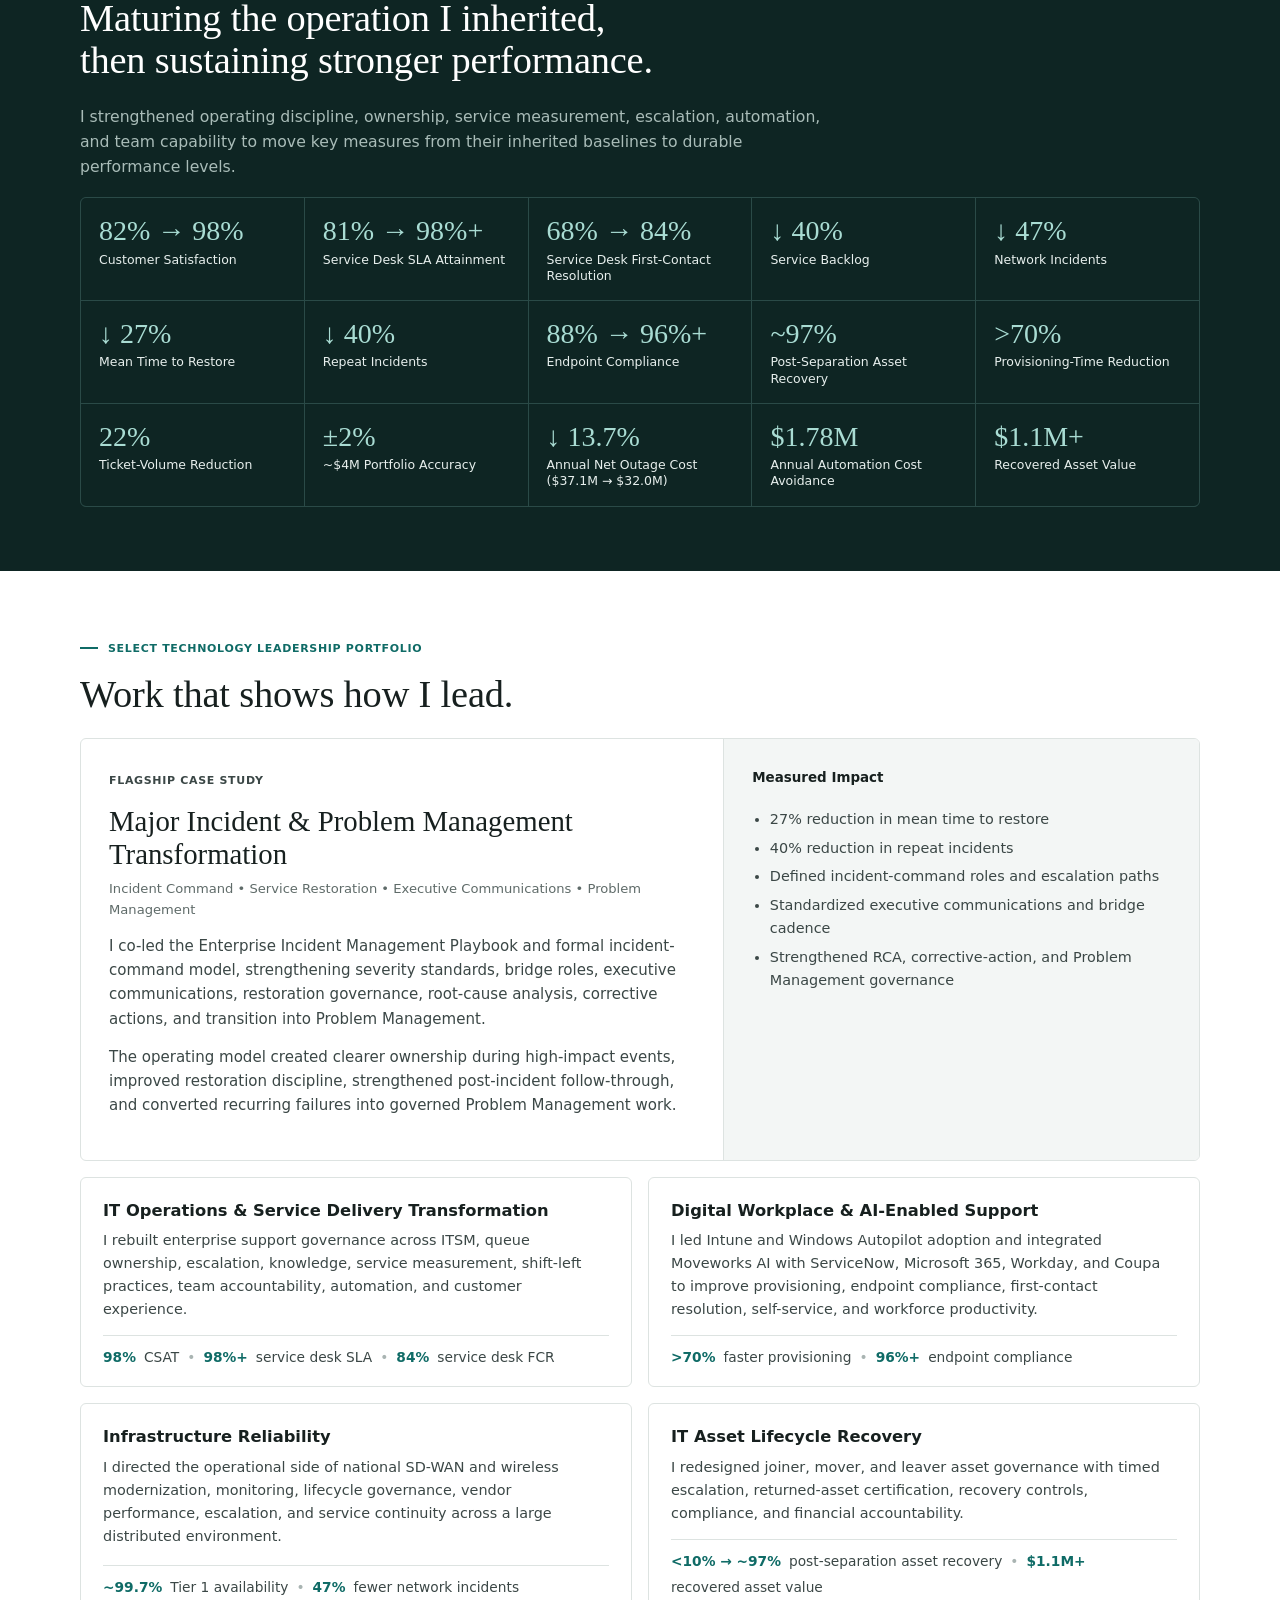
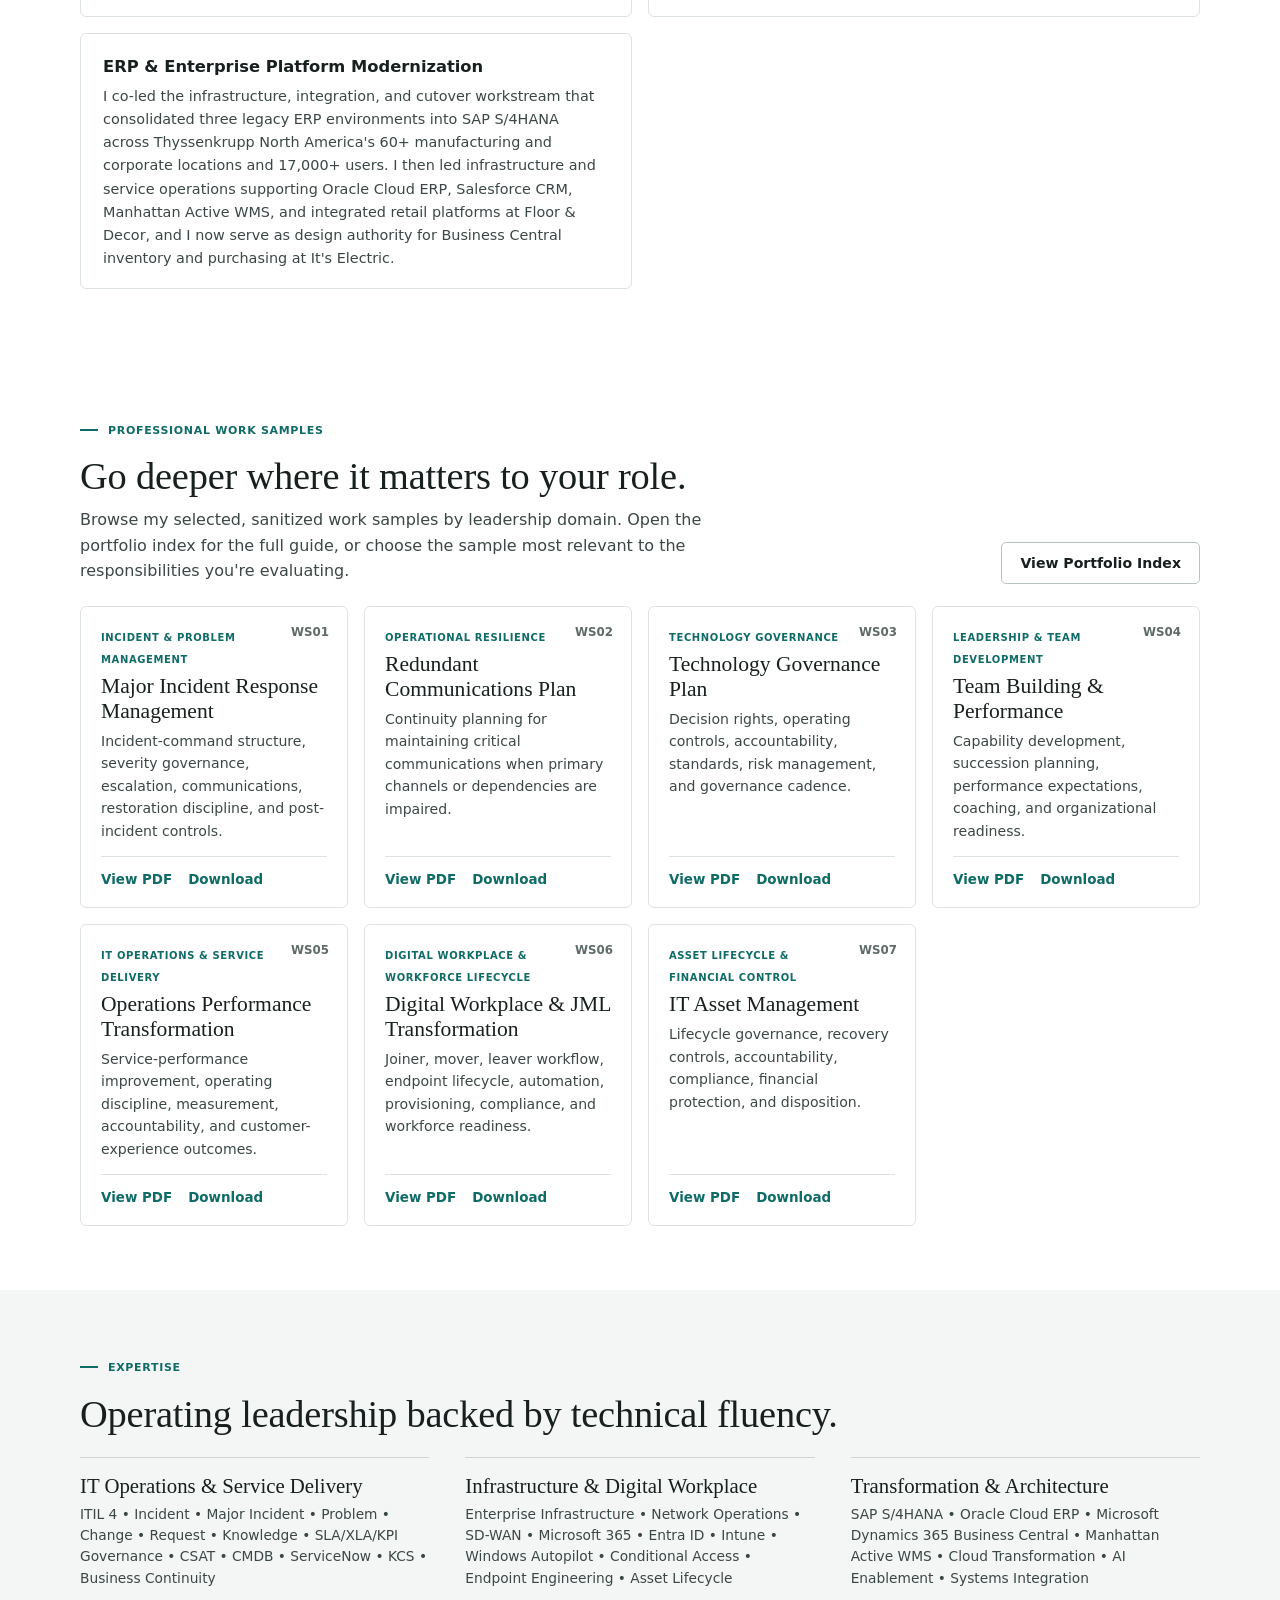
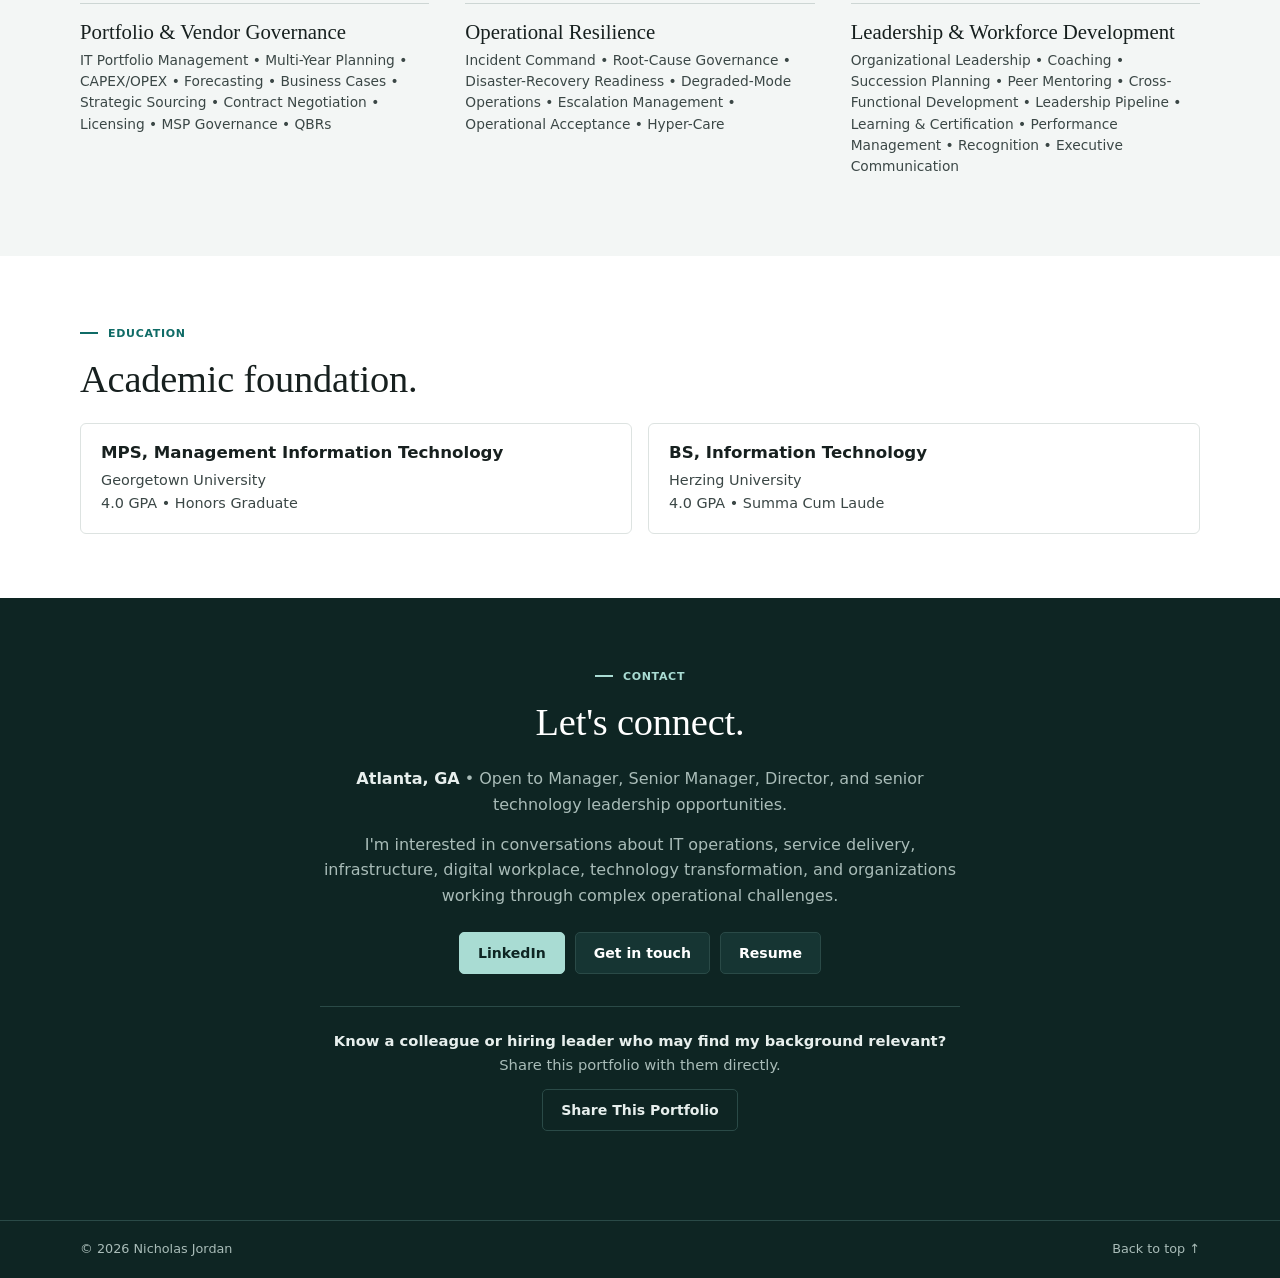
==== commit 6d37a202: "Update ERP positioning and Floor & Decor scope across experience, portfolio, and expertise Co-Author" ====
--- a/index.html
+++ b/index.html
@@ -5,7 +5,7 @@
   <meta name="viewport" content="width=device-width,initial-scale=1" />
   <title>Nicholas Jordan | Enterprise IT Operations Leader</title>
   <meta name="description" content="Nicholas Jordan is an Atlanta-based enterprise IT operations leader with 30+ years of experience across service delivery, infrastructure, people leadership, digital workplace, major incident management, governance, and technology transformation." />
-  <meta name="theme-color" content="#ffffff" />
+  <meta name="theme-color" content="#071525" />
   <meta property="og:title" content="Nicholas Jordan | Enterprise IT Operations Leader" />
   <meta property="og:description" content="People Leadership • Service Delivery • Infrastructure • Digital Workplace • Technology Transformation" />
   <meta property="og:type" content="website" />
@@ -17,9 +17,6 @@
   <meta name="twitter:description" content="People Leadership • Service Delivery • Infrastructure • Digital Workplace • Technology Transformation" />
   <meta name="twitter:image" content="https://nicholasjordan-atl.com/nicholas-jordan-hero.png" />
   <link rel="canonical" href="https://nicholasjordan-atl.com/" />
-  <link rel="preconnect" href="https://fonts.googleapis.com" />
-  <link rel="preconnect" href="https://fonts.gstatic.com" crossorigin />
-  <link rel="stylesheet" href="https://fonts.googleapis.com/css2?family=Instrument+Sans:wght@400;500;600&family=Instrument+Serif&display=swap" />
   <link rel="stylesheet" href="styles.css" />
   <script type="application/ld+json">{"@context":"https://schema.org","@type":"Person","name":"Nicholas Jordan","url":"https://nicholasjordan-atl.com/","sameAs":["https://www.linkedin.com/in/nicholasjordan-atl/"],"jobTitle":"Enterprise IT Operations Leader","homeLocation":{"@type":"Place","name":"Atlanta, Georgia"},"knowsAbout":["IT Operations","Service Delivery","Infrastructure","Digital Workplace","Major Incident Management","Technology Governance","Technology Transformation"]}</script>
   <script defer src="script.js"></script>
@@ -29,14 +26,17 @@
 <header class="site-header" id="top">
   <a class="brand" href="#home" aria-label="Nicholas Jordan home"><span class="monogram">NJ</span><span><strong>NICHOLAS JORDAN</strong><small>ENTERPRISE IT OPERATIONS LEADER</small></span></a>
   <button class="nav-toggle" aria-expanded="false" aria-controls="nav">Menu</button>
-  <nav id="nav" aria-label="Primary navigation"><a href="#about">About</a><a href="#experience">Experience</a><a href="#impact">Impact</a><a href="#samples">Work Samples</a><a href="#projects">Projects</a><a href="#expertise">Expertise</a><a href="#contact">Contact</a></nav>
+  <nav id="nav" aria-label="Primary navigation"><a href="#about">About</a><a href="#experience">Experience</a><a href="#people">People</a><a href="#impact">Impact</a><a href="#projects">Projects</a><a href="#samples">Work Samples</a><a href="#expertise">Expertise</a><a href="#credentials">Education</a><a href="#contact">Contact</a></nav>
 </header>
 <main id="main">
-<section class="hero" id="home"><div class="hero-image" role="img" aria-label="Professional portrait of Nicholas Jordan"></div><div class="hero-copy"><p class="eyebrow">PEOPLE <span>|</span> PROCESS <span>|</span> TECHNOLOGY <span>|</span> RESULTS</p><h1>Technology operations that stay reliable, scale well, and make the business better.</h1><p class="lede">30+ years in technology, including nearly two decades leading teams across IT operations, service delivery, infrastructure, digital workplace, major incident management, and governance.</p><div class="metrics hero-metrics"><div><strong>30+</strong><span>Years in technology</span></div><div><strong>~99.7%</strong><span>Tier 1 availability</span></div><div><strong>98%+</strong><span>Service desk SLA</span></div><div><strong>$1.78M</strong><span>Annual automation cost avoidance</span></div></div><div class="actions"><a class="btn primary" href="#samples">View work samples</a><a class="btn secondary" href="Nicholas Jordan Resume.pdf" download>Download resume</a></div></div></section>
-<section class="section split" id="about"><div><p class="kicker">ABOUT ME</p><h2>Experienced. Practical.<br>Results driven.</h2></div><div class="prose"><p>The work I'm most proud of has a common thread: <strong>people can feel the difference when technology operations work well.</strong></p><p>I've led infrastructure, service delivery, end-user technology, major incidents, vendors, and governance in environments ranging from a growing contractor to a 276+ location retailer and a 60+ site manufacturing network with 17,000+ users.</p><p>I pair operational discipline with enough technical fluency to ask the right questions and weigh risk, while engineering ownership stays with the specialists closest to the work. The fundamentals hold steady as technology changes: <strong>clear ownership, measurable performance, resilient systems, capable people, and accountability for outcomes.</strong></p></div></section>
-<section class="section dark" id="experience"><p class="kicker">EXPERIENCE</p><h2>Leadership built where reliability matters.</h2><div class="cards three"><article><span class="role-tag">CURRENT ROLE</span><h3>Vice President and Head of Information Technology (Fractional)</h3><p><strong>It's Electric, LLC • 2026 to present</strong></p><p>Sole technology leader for a growing construction-services company, owning strategy, architecture, operations, governance, investment planning, and the digital workplace.</p></article><article><h3>Corporate IT Operations Leader</h3><p><strong>Floor &amp; Decor • 2022 to 2026</strong></p><p>Led a 28-person operations organization supporting 3,400+ users across 276+ stores, five design studios, five distribution centers, and the corporate headquarters.</p></article><article><h3>Manager II, IT Operations, Infrastructure, and End-User Services</h3><p><strong>Thyssenkrupp North America • 2010 to 2022</strong></p><p>Led 21 senior infrastructure and operations professionals supporting 17,000+ users across 60+ manufacturing and corporate locations in a 24x7x365 environment.</p></article></div><p class="more"><a href="Nicholas Jordan Resume.pdf" target="_blank" rel="noopener">Read the full resume</a></p></section>
-<section class="section" id="impact"><p class="kicker">PROVEN IMPACT</p><h2>Maturing the operation. Raising the standard.</h2><p class="prose">I inherited an established operation and moved its key measures from their baselines to durable performance levels.</p><p class="legend"><i class="gauge" style="--now:70;--was:40" aria-hidden="true"></i> Bar shows the current level; the tick marks the starting baseline. Reductions are indexed to a baseline of 100.</p><div class="impact-grid"><div><strong>82% → 98%</strong><span>Customer satisfaction</span><i class="gauge" style="--now:98;--was:82" aria-hidden="true"></i></div><div><strong>81% → 98%+</strong><span>Service desk SLA attainment</span><i class="gauge" style="--now:98;--was:81" aria-hidden="true"></i></div><div><strong>68% → 84%</strong><span>Service desk first-contact resolution</span><i class="gauge" style="--now:84;--was:68" aria-hidden="true"></i></div><div><strong>88% → 96%+</strong><span>Endpoint compliance</span><i class="gauge" style="--now:96;--was:88" aria-hidden="true"></i></div><div><strong>&lt;10% → ~97%</strong><span>Post-separation asset recovery</span><i class="gauge" style="--now:97;--was:10" aria-hidden="true"></i></div><div><strong>↓ 27%</strong><span>Mean time to restore</span><i class="gauge" style="--now:73;--was:100" aria-hidden="true"></i></div><div><strong>↓ 40%</strong><span>Repeat incidents</span><i class="gauge" style="--now:60;--was:100" aria-hidden="true"></i></div><div><strong>↓ 47%</strong><span>Network incidents</span><i class="gauge" style="--now:53;--was:100" aria-hidden="true"></i></div><div><strong>↓ 40%</strong><span>Service backlog</span><i class="gauge" style="--now:60;--was:100" aria-hidden="true"></i></div><div><strong>↓ 22%</strong><span>Ticket volume</span><i class="gauge" style="--now:78;--was:100" aria-hidden="true"></i></div><div><strong>↓ 70%+</strong><span>Provisioning time</span><i class="gauge" style="--now:30;--was:100" aria-hidden="true"></i></div><div><strong>↓ 13.7%</strong><span>Annual net outage cost ($37.1M → $32.0M)</span><i class="gauge" style="--now:86.3;--was:100" aria-hidden="true"></i></div><div><strong>$1.78M</strong><span>Annual automation cost avoidance</span></div><div><strong>$1.1M+</strong><span>Recovered asset value</span></div><div><strong>±2%</strong><span>Variance on a ~$4M IT portfolio</span></div></div></section>
-<section class="section samples" id="samples"><div class="samples-head"><div><p class="kicker">PROFESSIONAL WORK SAMPLES</p><h2>Go deeper where it matters to your role.</h2><p>Sanitized samples organized by leadership domain. Open the portfolio index for the full guide.</p></div><a class="btn secondary light index-btn" href="N. Jordan - Sample Portfolio Index (1).pdf" target="_blank" rel="noopener">View portfolio index</a></div><div class="sample-grid">
+<section class="hero" id="home"><div class="hero-image" role="img" aria-label="Professional portrait of Nicholas Jordan"></div><div class="hero-shade"></div><div class="hero-copy"><p class="eyebrow">PEOPLE <span>|</span> PROCESS <span>|</span> TECHNOLOGY <span>|</span> RESULTS</p><h1>Building Technology Operations That Stay Reliable, Scale Intelligently, and <em>Make the Business Better.</em></h1><p class="lede">30+ years in technology, including nearly two decades leading teams across enterprise IT operations, service delivery, infrastructure, digital workplace, major incident management, governance, and transformation.</p><div class="metrics hero-metrics"><div><strong>30</strong><span>Years in Technology</span></div><div><strong>~99.7%</strong><span>Tier 1 Availability</span></div><div><strong>98%+</strong><span>Service Desk SLA</span></div><div><strong>$1.78M</strong><span>Annual Automation Savings</span></div></div><div class="actions"><a class="btn primary" href="#projects">Explore My Work</a><a class="btn secondary" href="Nicholas Jordan Resume.pdf" download>Download Resume</a></div></div></section>
+<section class="cap-strip" aria-label="Leadership domains"><span>People Leadership & Talent Development</span><span>IT Operations & Service Delivery</span><span>Infrastructure & Reliability</span><span>Major Incident Management</span><span>Technology Governance</span><span>Vendor & Financial Management</span><span>Digital Workplace</span><span>Technology Transformation</span></section>
+<section class="section split" id="about"><div><p class="kicker">ABOUT ME</p><h2>Experienced. Practical.<br>Results Driven.</h2></div><div class="prose"><p>I've spent 30+ years in technology, and the work I'm most proud of has a common thread: <strong>people can feel the difference when technology operations work well.</strong></p><p>I've led infrastructure operations, service delivery, end-user technology, major incident management, vendor operations, governance, automation, and modernization across environments ranging from a growing contractor to a 276+ location retail enterprise and a 60+ site manufacturing network supporting 17,000+ users.</p><p>My approach combines operational discipline with the technical fluency to ask the right questions, challenge assumptions, identify risk, and make informed decisions while keeping engineering ownership with the specialists closest to the technology.</p><p>Technology changes constantly. The fundamentals of good operations don't: <strong>clear ownership, measurable performance, disciplined execution, resilient systems, capable people, and accountability for outcomes.</strong></p></div></section>
+<section class="section dark" id="experience"><p class="kicker">EXPERIENCE</p><h2>Leadership built in operating environments where reliability matters.</h2><div class="cards three"><article><span class="role-tag">CURRENT ROLE</span><h3>Vice President and Head of Information Technology (Fractional)</h3><p><strong>It's Electric, LLC • 2026–Present</strong></p><p>I serve as the sole technology leader for a growing construction-services company, leading technology strategy, architecture, operations, governance, investment planning, digital workplace, automation, vendor management, and scalable operating standards. I also serve as design authority for Microsoft Dynamics 365 Business Central inventory and purchasing.</p></article><article><h3>Corporate IT Operations Leader</h3><p><strong>Floor & Decor • 2022–2026</strong></p><p>I led Corporate IT Operations for a high-growth specialty retailer as it scaled from ~168 locations and 2,700 users to 276+ locations across 39 states and ~3,400 users, building a 28-person organization that supported corporate headquarters, five design studios, and five distribution centers. My accountability spanned infrastructure operations, service delivery, end-user services, digital workplace, asset lifecycle, major incidents, automation, and operational support for Oracle Cloud ERP, Salesforce CRM, and Manhattan Active WMS.</p></article><article><h3>Manager II, IT Operations, Infrastructure, and End-User Services</h3><p><strong>Thyssenkrupp North America • 2010–2022</strong></p><p>I led 21 senior infrastructure and operations professionals supporting 17,000+ users across 60+ manufacturing and corporate locations in a 24×7×365 environment, including infrastructure operations, end-user technology, disaster-recovery readiness, lifecycle planning, incident response, and vendor performance. I completed the Q4 2012 legacy ERP discovery across AS/400, SAP R/3, and JD Edwards and co-led the infrastructure, integration, and cutover workstream for the SAP S/4HANA consolidation.</p></article></div></section>
+<section class="section people" id="people"><div class="people-intro"><div><p class="kicker">PEOPLE & ORGANIZATIONAL LEADERSHIP</p><h2>Building teams that get stronger from the inside.</h2></div><div class="prose"><p>I believe strong technology organizations need more than capable individuals. They need deliberate systems for <strong>developing people, transferring knowledge, building leadership depth, recognizing excellence, and creating clear accountability.</strong></p><p>I built development and performance programs that gave team members structured ways to learn from one another, expand beyond their current roles, prepare for leadership, earn internal credentials, and understand exactly what strong individual and team performance looked like.</p></div></div><div class="people-grid"><article><span class="people-tag">PEER DEVELOPMENT</span><h3>Each Teach</h3><p>Peer-to-peer mentoring and knowledge sharing that turned individual expertise into broader team capability, strengthened cross-training, and reduced dependency on isolated subject-matter knowledge.</p></article><article><span class="people-tag">CROSS-FUNCTIONAL DEVELOPMENT</span><h3>Service Champions</h3><p>Structured engagements with cybersecurity, network, systems, database, ServiceNow, development, and other technical teams so employees could build relationships, learn adjacent workflows, and expand their technical perspective.</p></article><article><span class="people-tag">LEADERSHIP PIPELINE</span><h3>Leadership Ladder</h3><p>Leadership-development training for technical leads and subordinate managers focused on coaching, communication, accountability, decision-making, team leadership, and readiness for greater responsibility.</p></article><article><span class="people-tag">CONTINUOUS LEARNING</span><h3>Corporate IT Operations University</h3><p>Commissioned a browser-based training and organizational certification program with structured learning paths designed to strengthen role knowledge, standardize development, and validate operational capability.</p></article><article><span class="people-tag">PERFORMANCE MANAGEMENT</span><h3>IPOs & TPOs</h3><p>Defined Individual Performance Obligations and Team Performance Obligations across service ownership, SLA performance, queue health, backlog and aging, resolution quality, escalation discipline, customer experience, knowledge contribution, and continuous improvement.</p></article><article><span class="people-tag">RECOGNITION</span><h3>John Henry Award for Service Excellence</h3><p>Created a monthly individual recognition award celebrating exceptional service and performance, reinforcing the standards, behaviors, ownership, and customer focus expected across the organization.</p></article></div></section>
+<section class="section" id="impact"><p class="kicker">PROVEN IMPACT</p><h2>Maturing the operation I inherited, then sustaining stronger performance.</h2><p class="prose">I strengthened operating discipline, ownership, service measurement, escalation, automation, and team capability to move key measures from their inherited baselines to durable performance levels.</p><div class="impact-grid"><div><strong>82% → 98%</strong><span>Customer Satisfaction</span></div><div><strong>81% → 98%+</strong><span>Service Desk SLA Attainment</span></div><div><strong>68% → 84%</strong><span>Service Desk First-Contact Resolution</span></div><div><strong>↓ 40%</strong><span>Service Backlog</span></div><div><strong>↓ 47%</strong><span>Network Incidents</span></div><div><strong>↓ 27%</strong><span>Mean Time to Restore</span></div><div><strong>↓ 40%</strong><span>Repeat Incidents</span></div><div><strong>88% → 96%+</strong><span>Endpoint Compliance</span></div><div><strong>~97%</strong><span>Post-Separation Asset Recovery</span></div><div><strong>&gt;70%</strong><span>Provisioning-Time Reduction</span></div><div><strong>22%</strong><span>Ticket-Volume Reduction</span></div><div><strong>±2%</strong><span>~$4M Portfolio Accuracy</span></div><div><strong>↓ 13.7%</strong><span>Annual Net Outage Cost ($37.1M → $32.0M)</span></div><div><strong>$1.78M</strong><span>Annual Automation Cost Avoidance</span></div><div><strong>$1.1M+</strong><span>Recovered Asset Value</span></div></div></section>
+<section class="section projects" id="projects"><p class="kicker">SELECT TECHNOLOGY LEADERSHIP PORTFOLIO</p><h2>Work that shows how I lead.</h2><article class="flagship"><div><p class="flag">FLAGSHIP CASE STUDY</p><h3>Major Incident & Problem Management Transformation</h3><p class="sub">Incident Command • Service Restoration • Executive Communications • Problem Management</p><p>I co-led the Enterprise Incident Management Playbook and formal incident-command model, strengthening severity standards, bridge roles, executive communications, restoration governance, root-cause analysis, corrective actions, and transition into Problem Management.</p><p>The operating model created clearer ownership during high-impact events, improved restoration discipline, strengthened post-incident follow-through, and converted recurring failures into governed Problem Management work.</p></div><div class="scope"><h4>Measured Impact</h4><ul><li>27% reduction in mean time to restore</li><li>40% reduction in repeat incidents</li><li>Defined incident-command roles and escalation paths</li><li>Standardized executive communications and bridge cadence</li><li>Strengthened RCA, corrective-action, and Problem Management governance</li></ul></div></article><div class="cards two project-cards"><article><h3>IT Operations & Service Delivery Transformation</h3><p>I rebuilt enterprise support governance across ITSM, queue ownership, escalation, knowledge, service measurement, shift-left practices, team accountability, automation, and customer experience.</p><p class="result"><strong>98%</strong> CSAT <span>•</span> <strong>98%+</strong> service desk SLA <span>•</span> <strong>84%</strong> service desk FCR</p></article><article><h3>Digital Workplace & AI-Enabled Support</h3><p>I led Intune and Windows Autopilot adoption and integrated Moveworks AI with ServiceNow, Microsoft 365, Workday, and Coupa to improve provisioning, endpoint compliance, first-contact resolution, self-service, and workforce productivity.</p><p class="result"><strong>&gt;70%</strong> faster provisioning <span>•</span> <strong>96%+</strong> endpoint compliance</p></article><article><h3>Infrastructure Reliability</h3><p>I directed the operational side of national SD-WAN and wireless modernization, monitoring, lifecycle governance, vendor performance, escalation, and service continuity across a large distributed environment.</p><p class="result"><strong>~99.7%</strong> Tier 1 availability <span>•</span> <strong>47%</strong> fewer network incidents</p></article><article><h3>IT Asset Lifecycle Recovery</h3><p>I redesigned joiner, mover, and leaver asset governance with timed escalation, returned-asset certification, recovery controls, compliance, and financial accountability.</p><p class="result"><strong>&lt;10% → ~97%</strong> post-separation asset recovery <span>•</span> <strong>$1.1M+</strong> recovered asset value</p></article><article><h3>ERP & Enterprise Platform Modernization</h3><p>I co-led the infrastructure, integration, and cutover workstream that consolidated three legacy ERP environments into SAP S/4HANA across Thyssenkrupp North America's 60+ manufacturing and corporate locations and 17,000+ users. I then led infrastructure and service operations supporting Oracle Cloud ERP, Salesforce CRM, Manhattan Active WMS, and integrated retail platforms at Floor & Decor, and I now serve as design authority for Business Central inventory and purchasing at It's Electric.</p></article></div></section>
+<section class="section samples" id="samples"><div class="samples-head"><div><p class="kicker">PROFESSIONAL WORK SAMPLES</p><h2>Go deeper where it matters to your role.</h2><p>Browse my selected, sanitized work samples by leadership domain. Open the portfolio index for the full guide, or choose the sample most relevant to the responsibilities you're evaluating.</p></div><a class="btn secondary light index-btn" href="N. Jordan - Sample Portfolio Index (1).pdf" target="_blank" rel="noopener">View Portfolio Index</a></div><div class="sample-grid">
 <article class="sample-card"><span class="sample-no">ws01</span><p class="sample-domain">Incident & Problem Management</p><h3>Major Incident Response Management</h3><p>Incident-command structure, severity governance, escalation, communications, restoration discipline, and post-incident controls.</p><div class="sample-actions"><a href="Sample - WS01 Incident Response Mgmnt.pdf" target="_blank" rel="noopener">View PDF</a><a href="Sample - WS01 Incident Response Mgmnt.pdf" download>Download</a></div></article>
 <article class="sample-card"><span class="sample-no">ws02</span><p class="sample-domain">Operational Resilience</p><h3>Redundant Communications Plan</h3><p>Continuity planning for maintaining critical communications when primary channels or dependencies are impaired.</p><div class="sample-actions"><a href="Sample - WS02 Redundant Comms. Plan.pdf" target="_blank" rel="noopener">View PDF</a><a href="Sample - WS02 Redundant Comms. Plan.pdf" download>Download</a></div></article>
 <article class="sample-card"><span class="sample-no">ws03</span><p class="sample-domain">Technology Governance</p><h3>Technology Governance Plan</h3><p>Decision rights, operating controls, accountability, standards, risk management, and governance cadence.</p><div class="sample-actions"><a href="Sample - WS03 Technology Governance Plan.pdf" target="_blank" rel="noopener">View PDF</a><a href="Sample - WS03 Technology Governance Plan.pdf" download>Download</a></div></article>
@@ -45,12 +45,10 @@
 <article class="sample-card"><span class="sample-no">ws06</span><p class="sample-domain">Digital Workplace & Workforce Lifecycle</p><h3>Digital Workplace & JML Transformation</h3><p>Joiner, mover, leaver workflow, endpoint lifecycle, automation, provisioning, compliance, and workforce readiness.</p><div class="sample-actions"><a href="Sample - WS06 DW & JML Transformation.pdf" target="_blank" rel="noopener">View PDF</a><a href="Sample - WS06 DW & JML Transformation.pdf" download>Download</a></div></article>
 <article class="sample-card"><span class="sample-no">ws07</span><p class="sample-domain">Asset Lifecycle & Financial Control</p><h3>IT Asset Management</h3><p>Lifecycle governance, recovery controls, accountability, compliance, financial protection, and disposition.</p><div class="sample-actions"><a href="Sample - WS07 IT Asset Management.pdf" target="_blank" rel="noopener">View PDF</a><a href="Sample - WS07 IT Asset Management.pdf" download>Download</a></div></article>
 </div></section>
-<section class="section projects" id="projects"><p class="kicker">SELECT TECHNOLOGY LEADERSHIP PORTFOLIO</p><h2>Work that shows how I lead.</h2><article class="flagship"><div><p class="flag">FLAGSHIP CASE STUDY</p><h3>Major Incident &amp; Problem Management Transformation</h3><p class="sub">Incident command • Service restoration • Executive communications • Problem management</p><p>I co-led the Enterprise Incident Management Playbook and a formal incident-command model covering severity standards, bridge roles, executive communications, root-cause analysis, and corrective actions. Recurring failures became governed Problem Management work.</p></div><div class="scope"><h4>Measured impact</h4><div class="scope-matrix"><div><strong>27%</strong><span>Lower mean time to restore</span></div><div><strong>40%</strong><span>Fewer repeat incidents</span></div><div><strong>13.7%</strong><span>Lower annual net outage cost ($37.1M → $32.0M)</span></div><div><strong>1 model</strong><span>Incident-command roles, escalation paths, and executive bridge cadence</span></div></div></div></article><div class="cards three project-cards"><article><h3>IT Operations &amp; Service Delivery</h3><p>Rebuilt support governance across ITSM, queue ownership, escalation, knowledge, and service measurement.</p><p class="result"><strong>98%</strong> CSAT <span>•</span> <strong>98%+</strong> service desk SLA <span>•</span> <strong>84%</strong> service desk FCR</p></article><article><h3>Digital Workplace &amp; AI-Enabled Support</h3><p>Led Intune and Autopilot adoption and integrated Moveworks AI with ServiceNow, Microsoft 365, Workday, and Coupa.</p><p class="result"><strong>&gt;70%</strong> faster provisioning <span>•</span> <strong>96%+</strong> endpoint compliance</p></article><article><h3>Infrastructure Reliability</h3><p>Directed the operational side of national SD-WAN and wireless modernization, monitoring, and vendor performance.</p><p class="result"><strong>~99.7%</strong> Tier 1 availability <span>•</span> <strong>47%</strong> fewer network incidents</p></article><article><h3>IT Asset Lifecycle Recovery</h3><p>Redesigned joiner, mover, and leaver asset governance with timed escalation, returned-asset certification, and financial accountability.</p><p class="result"><strong>&lt;10% → ~97%</strong> asset recovery <span>•</span> <strong>$1.1M+</strong> recovered</p></article><article><h3>ERP &amp; Enterprise Platforms</h3><p>Co-led the consolidation of three legacy systems into SAP S/4HANA, then aligned support readiness for Oracle Cloud ERP, Salesforce, Manhattan WMS, and POS.</p><p class="result"><strong>3 to 1</strong> ERP systems <span>•</span> <strong>60+</strong> locations <span>•</span> <strong>17,000+</strong> users</p></article></div></section>
-<section class="section people" id="people"><div class="people-intro"><div><p class="kicker">PEOPLE &amp; ORGANIZATIONAL LEADERSHIP</p><h2>Building teams that get stronger from the inside.</h2></div><div class="prose"><p>Strong technology organizations need deliberate systems for <strong>developing people, transferring knowledge, building leadership depth, and recognizing excellence.</strong> I built these six programs to do that.</p></div></div><div class="people-grid"><article><span class="people-tag">PEER DEVELOPMENT</span><h3>Each Teach</h3><p>Peer-to-peer mentoring that turned individual expertise into team capability and reduced reliance on single experts.</p></article><article><span class="people-tag">CROSS-FUNCTIONAL DEVELOPMENT</span><h3>Service Champions</h3><p>Structured engagements with cybersecurity, network, systems, database, and ServiceNow teams that built relationships and broader technical perspective.</p></article><article><span class="people-tag">LEADERSHIP PIPELINE</span><h3>Leadership Ladder</h3><p>Leadership training for technical leads and managers on coaching, communication, accountability, and decision-making.</p></article><article><span class="people-tag">CONTINUOUS LEARNING</span><h3>Corporate IT Operations University</h3><p>A browser-based training and certification program with structured learning paths that validated operational capability.</p></article><article><span class="people-tag">PERFORMANCE MANAGEMENT</span><h3>IPOs &amp; TPOs</h3><p>Individual and team performance obligations covering SLA performance, queue health, resolution quality, escalation discipline, and customer experience.</p></article><article><span class="people-tag">RECOGNITION</span><h3>John Henry Award for Service Excellence</h3><p>A monthly award recognizing exceptional service and reinforcing the ownership and customer focus expected across the team.</p></article></div></section>
-<section class="section dark" id="expertise"><p class="kicker">EXPERTISE</p><h2>Operating leadership backed by technical fluency.</h2><div class="expertise-grid"><div><h3>IT Operations & Service Delivery</h3><p>ITIL 4 • Incident • Major Incident • Problem • Change • Request • Knowledge • SLA/XLA/KPI Governance • CSAT • CMDB • ServiceNow • KCS • Business Continuity</p></div><div><h3>Infrastructure & Digital Workplace</h3><p>Enterprise Infrastructure • Network Operations • SD-WAN • Microsoft 365 • Entra ID • Intune • Windows Autopilot • Conditional Access • Endpoint Engineering • Asset Lifecycle</p></div><div><h3>Transformation & Architecture</h3><p>SAP S/4HANA • Oracle Cloud ERP • Cloud Transformation • AI Enablement • Systems Integration</p></div><div><h3>Portfolio & Vendor Governance</h3><p>IT Portfolio Management • Multi-Year Planning • CAPEX/OPEX • Forecasting • Business Cases • Strategic Sourcing • Contract Negotiation • Licensing • MSP Governance • QBRs</p></div><div><h3>Operational Resilience</h3><p>Incident Command • Root-Cause Governance • Disaster-Recovery Readiness • Degraded-Mode Operations • Escalation Management • Operational Acceptance • Hyper-Care</p></div><div><h3>Leadership & Workforce Development</h3><p>Organizational Leadership • Coaching • Succession Planning • Peer Mentoring • Cross-Functional Development • Leadership Pipeline • Learning & Certification • Performance Management • Recognition • Executive Communication</p></div></div></section>
+<section class="section dark" id="expertise"><p class="kicker">EXPERTISE</p><h2>Operating leadership backed by technical fluency.</h2><div class="expertise-grid"><div><h3>IT Operations & Service Delivery</h3><p>ITIL 4 • Incident • Major Incident • Problem • Change • Request • Knowledge • SLA/XLA/KPI Governance • CSAT • CMDB • ServiceNow • KCS • Business Continuity</p></div><div><h3>Infrastructure & Digital Workplace</h3><p>Enterprise Infrastructure • Network Operations • SD-WAN • Microsoft 365 • Entra ID • Intune • Windows Autopilot • Conditional Access • Endpoint Engineering • Asset Lifecycle</p></div><div><h3>Transformation & Architecture</h3><p>SAP S/4HANA • Oracle Cloud ERP • Microsoft Dynamics 365 Business Central • Manhattan Active WMS • Cloud Transformation • AI Enablement • Systems Integration</p></div><div><h3>Portfolio & Vendor Governance</h3><p>IT Portfolio Management • Multi-Year Planning • CAPEX/OPEX • Forecasting • Business Cases • Strategic Sourcing • Contract Negotiation • Licensing • MSP Governance • QBRs</p></div><div><h3>Operational Resilience</h3><p>Incident Command • Root-Cause Governance • Disaster-Recovery Readiness • Degraded-Mode Operations • Escalation Management • Operational Acceptance • Hyper-Care</p></div><div><h3>Leadership & Workforce Development</h3><p>Organizational Leadership • Coaching • Succession Planning • Peer Mentoring • Cross-Functional Development • Leadership Pipeline • Learning & Certification • Performance Management • Recognition • Executive Communication</p></div></div></section>
 <section class="section credentials" id="credentials"><p class="kicker">EDUCATION</p><h2>Academic foundation.</h2><div class="cards two"><article><h3>MPS, Management Information Technology</h3><p>Georgetown University<br>4.0 GPA • Honors Graduate</p></article><article><h3>BS, Information Technology</h3><p>Herzing University<br>4.0 GPA • Summa Cum Laude</p></article></div></section>
 <section class="section resume" id="resume"><div><p class="kicker">CAREER MATERIALS</p><h2>Want the traditional version?</h2><p>The portfolio provides the deeper story behind selected programs, transformations, and operating results. The résumé provides complete chronology, scope, education, technologies, and additional experience.</p></div><div class="actions vertical"><a class="btn primary" href="Nicholas Jordan Resume.pdf" download>Download PDF Resume</a><a class="btn secondary light" href="Nicholas Jordan Cover Letter.pdf" download>Download Cover Letter</a></div></section>
-<section class="section contact dark" id="contact"><p class="kicker">CONTACT</p><h2>Let's talk about what's next.</h2><p><strong>Atlanta, GA</strong> • Open to Manager, Senior Manager, Director, and senior technology leadership opportunities.</p><div class="actions"><a class="btn primary" href="https://www.linkedin.com/in/nicholasjordan-atl/" target="_blank" rel="noopener">LinkedIn</a><a class="btn secondary" href="mailto:nicholasjordan-atl@outlook.com">Email</a><a class="btn secondary" href="Nicholas Jordan Resume.pdf" download>Resume</a></div><div class="share-panel"><p><strong>Know a hiring leader who may find this relevant?</strong> Share the portfolio with them directly.</p><button class="btn share-btn" id="sharePortfolio" type="button">Share this portfolio</button><span class="share-status" id="shareStatus" role="status" aria-live="polite"></span></div></section>
+<section class="section contact dark" id="contact"><p class="kicker">CONTACT</p><h2>Let's connect.</h2><p><strong>Atlanta, GA</strong> • Open to Manager, Senior Manager, Director, and senior technology leadership opportunities.</p><p>I'm interested in conversations about IT operations, service delivery, infrastructure, digital workplace, technology transformation, and organizations working through complex operational challenges.</p><div class="actions"><a class="btn primary" href="https://www.linkedin.com/in/nicholasjordan-atl/" target="_blank" rel="noopener">LinkedIn</a><a class="btn secondary" href="mailto:nicholasjordan-atl@outlook.com">Email</a><a class="btn secondary" href="Nicholas Jordan Resume.pdf" download>Resume</a></div><div class="share-panel"><p><strong>Know a colleague or hiring leader who may find my background relevant?</strong><br>Share this portfolio with them directly.</p><button class="btn share-btn" id="sharePortfolio" type="button">Share This Portfolio</button><span class="share-status" id="shareStatus" role="status" aria-live="polite"></span></div></section>
 </main>
 <footer><span>© <span id="year">2022</span> Nicholas Jordan</span><a href="#top">Back to top ↑</a></footer>
 </body>
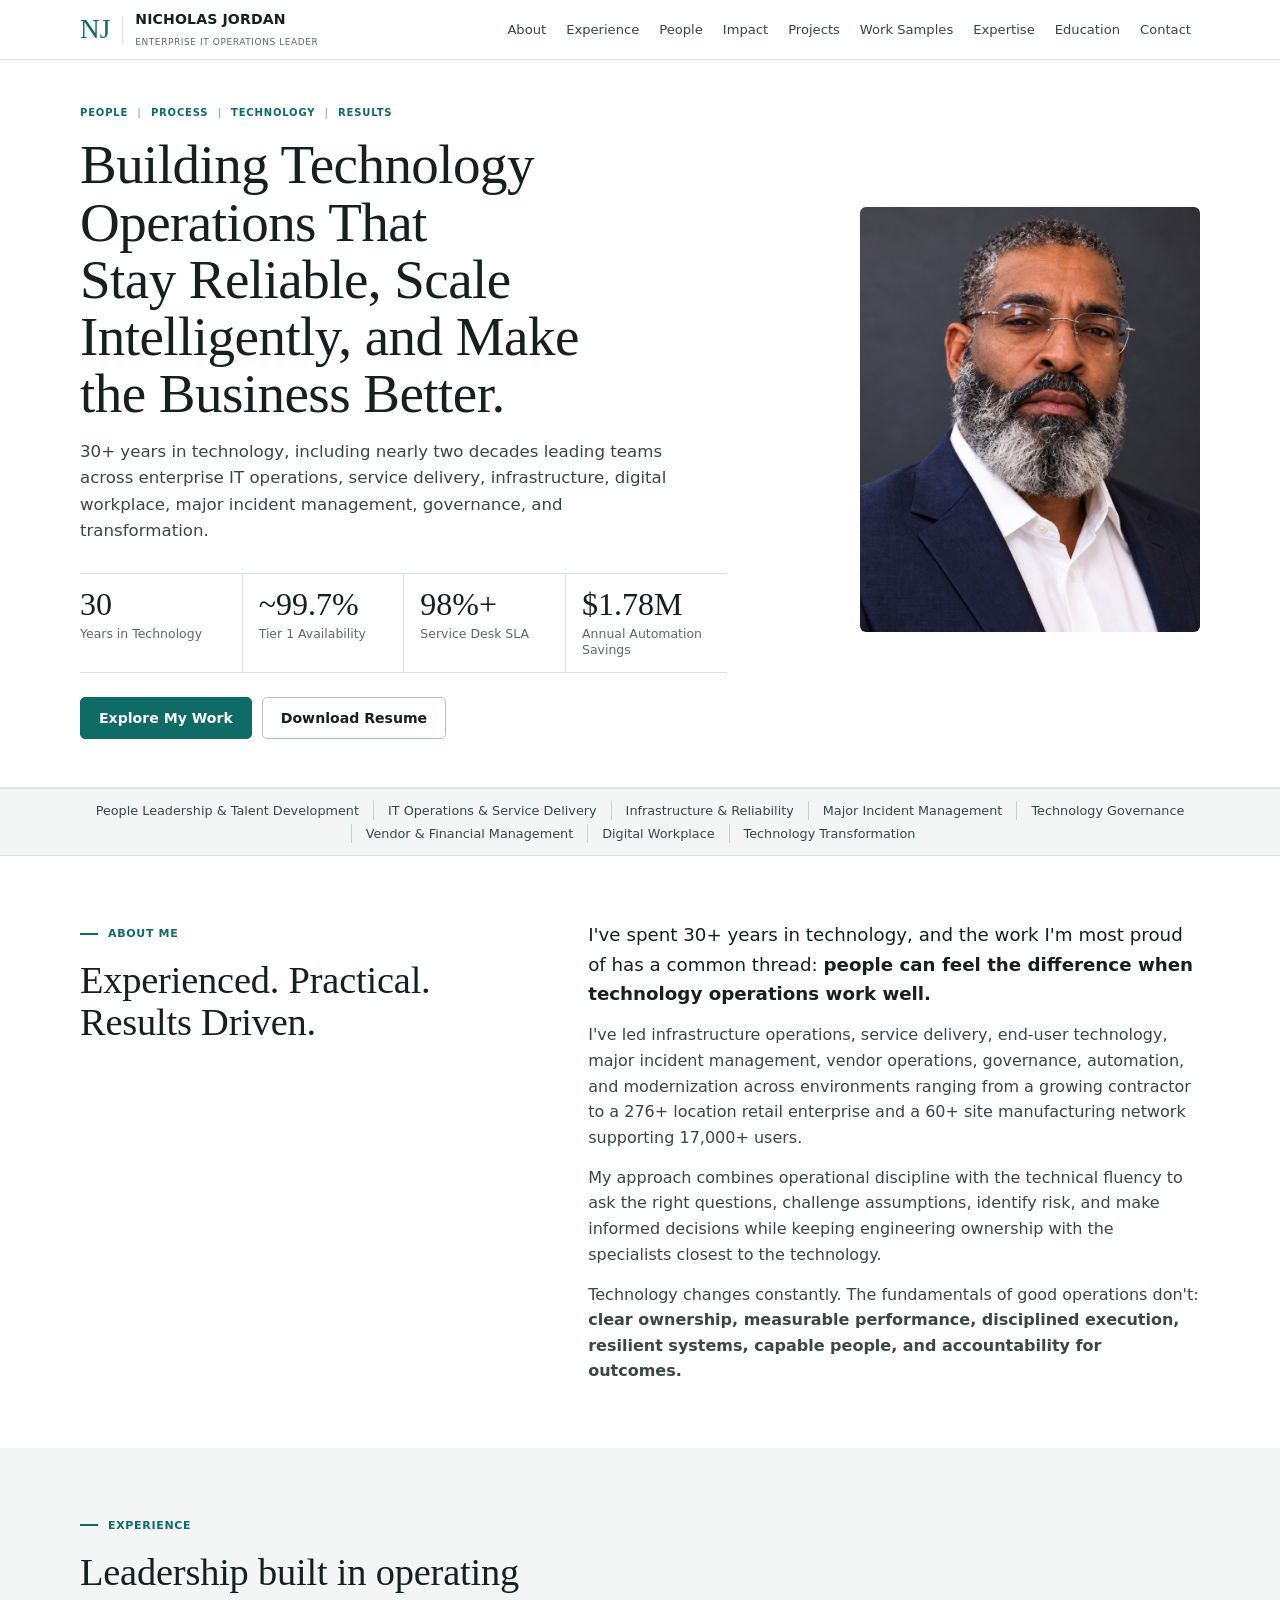
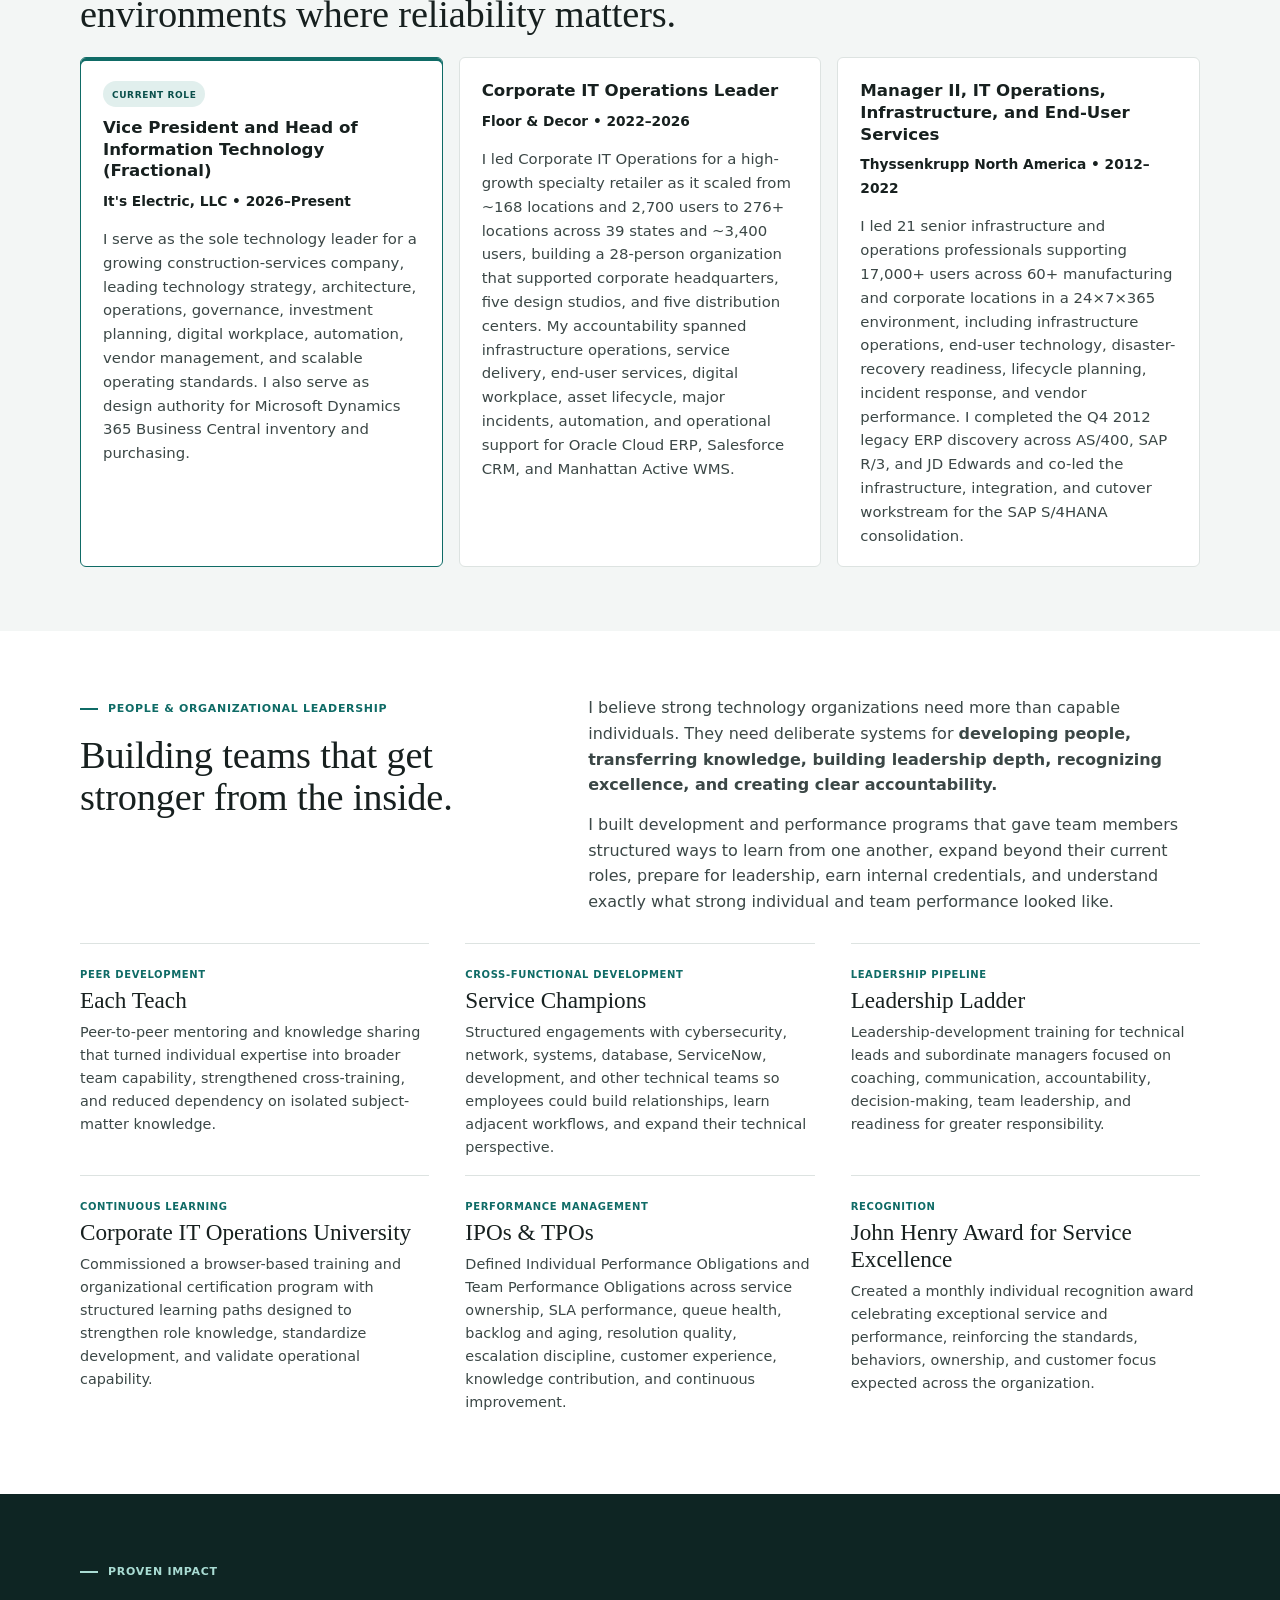
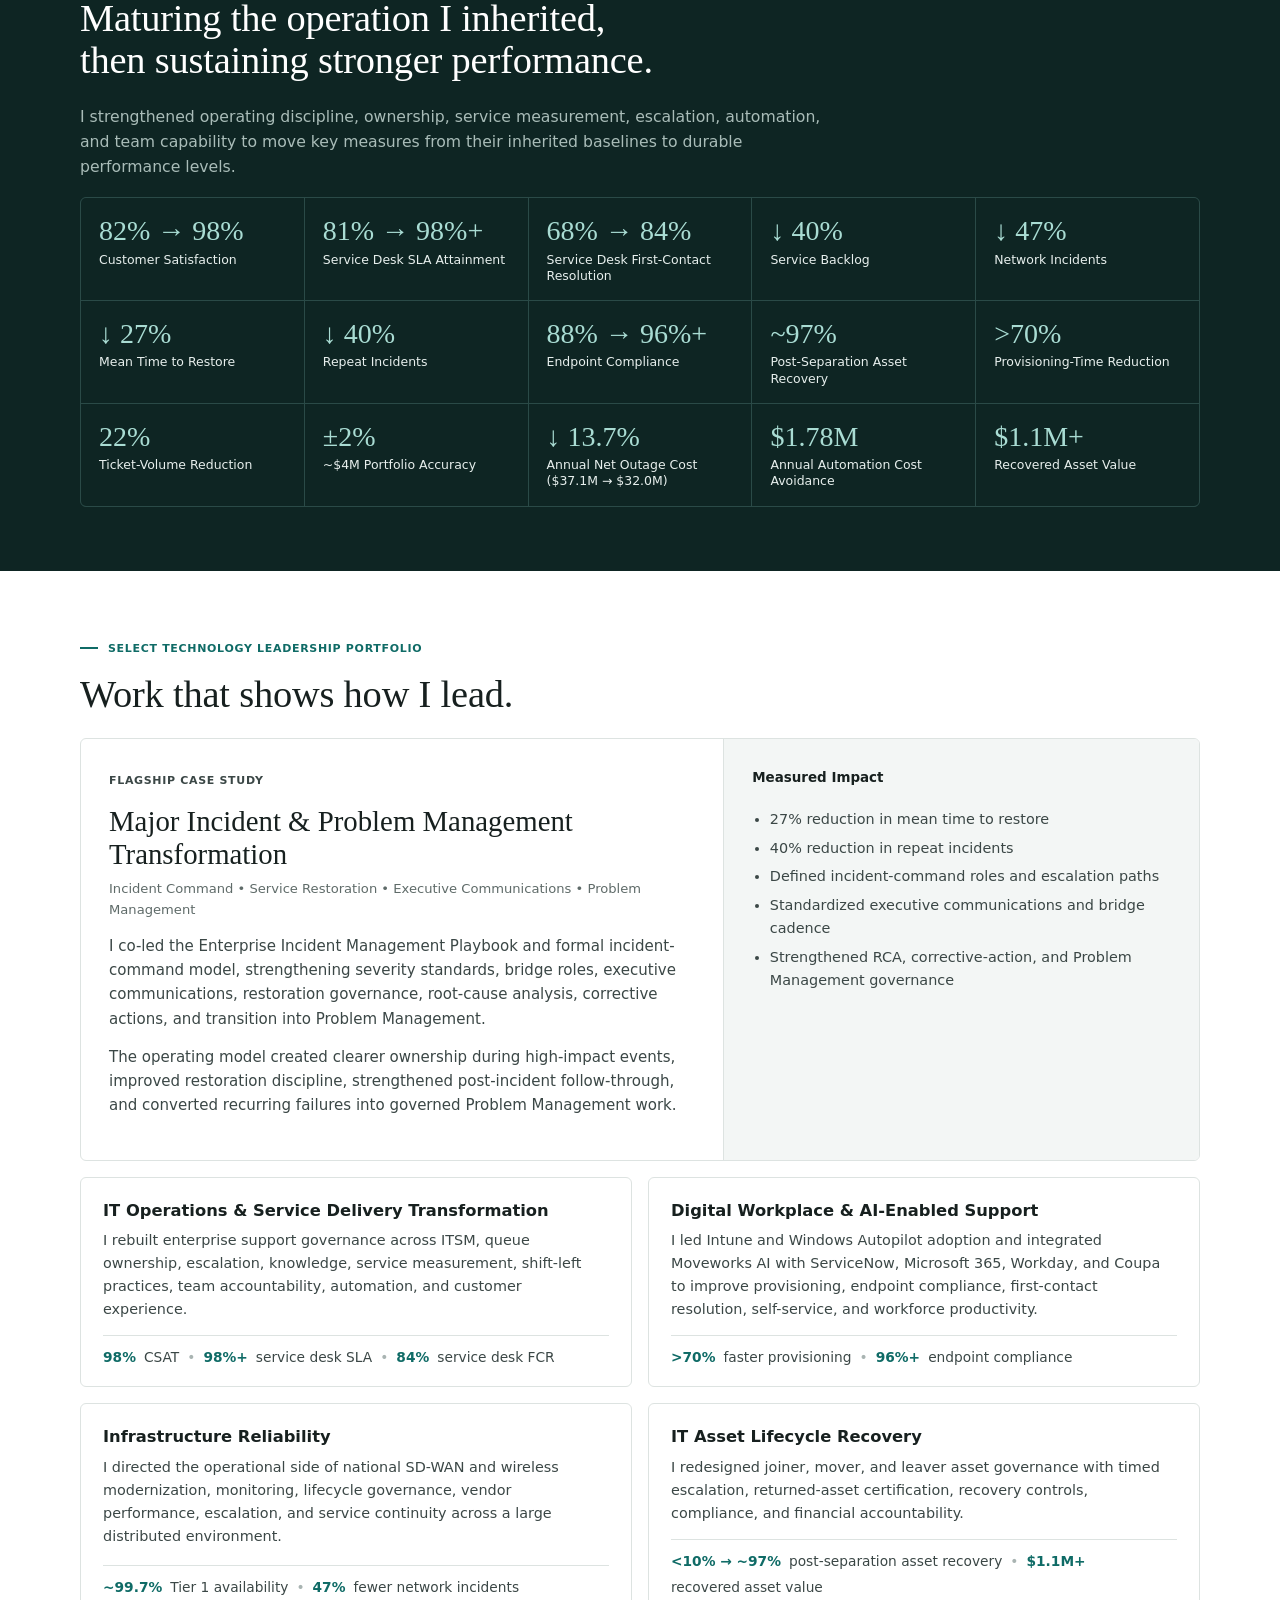
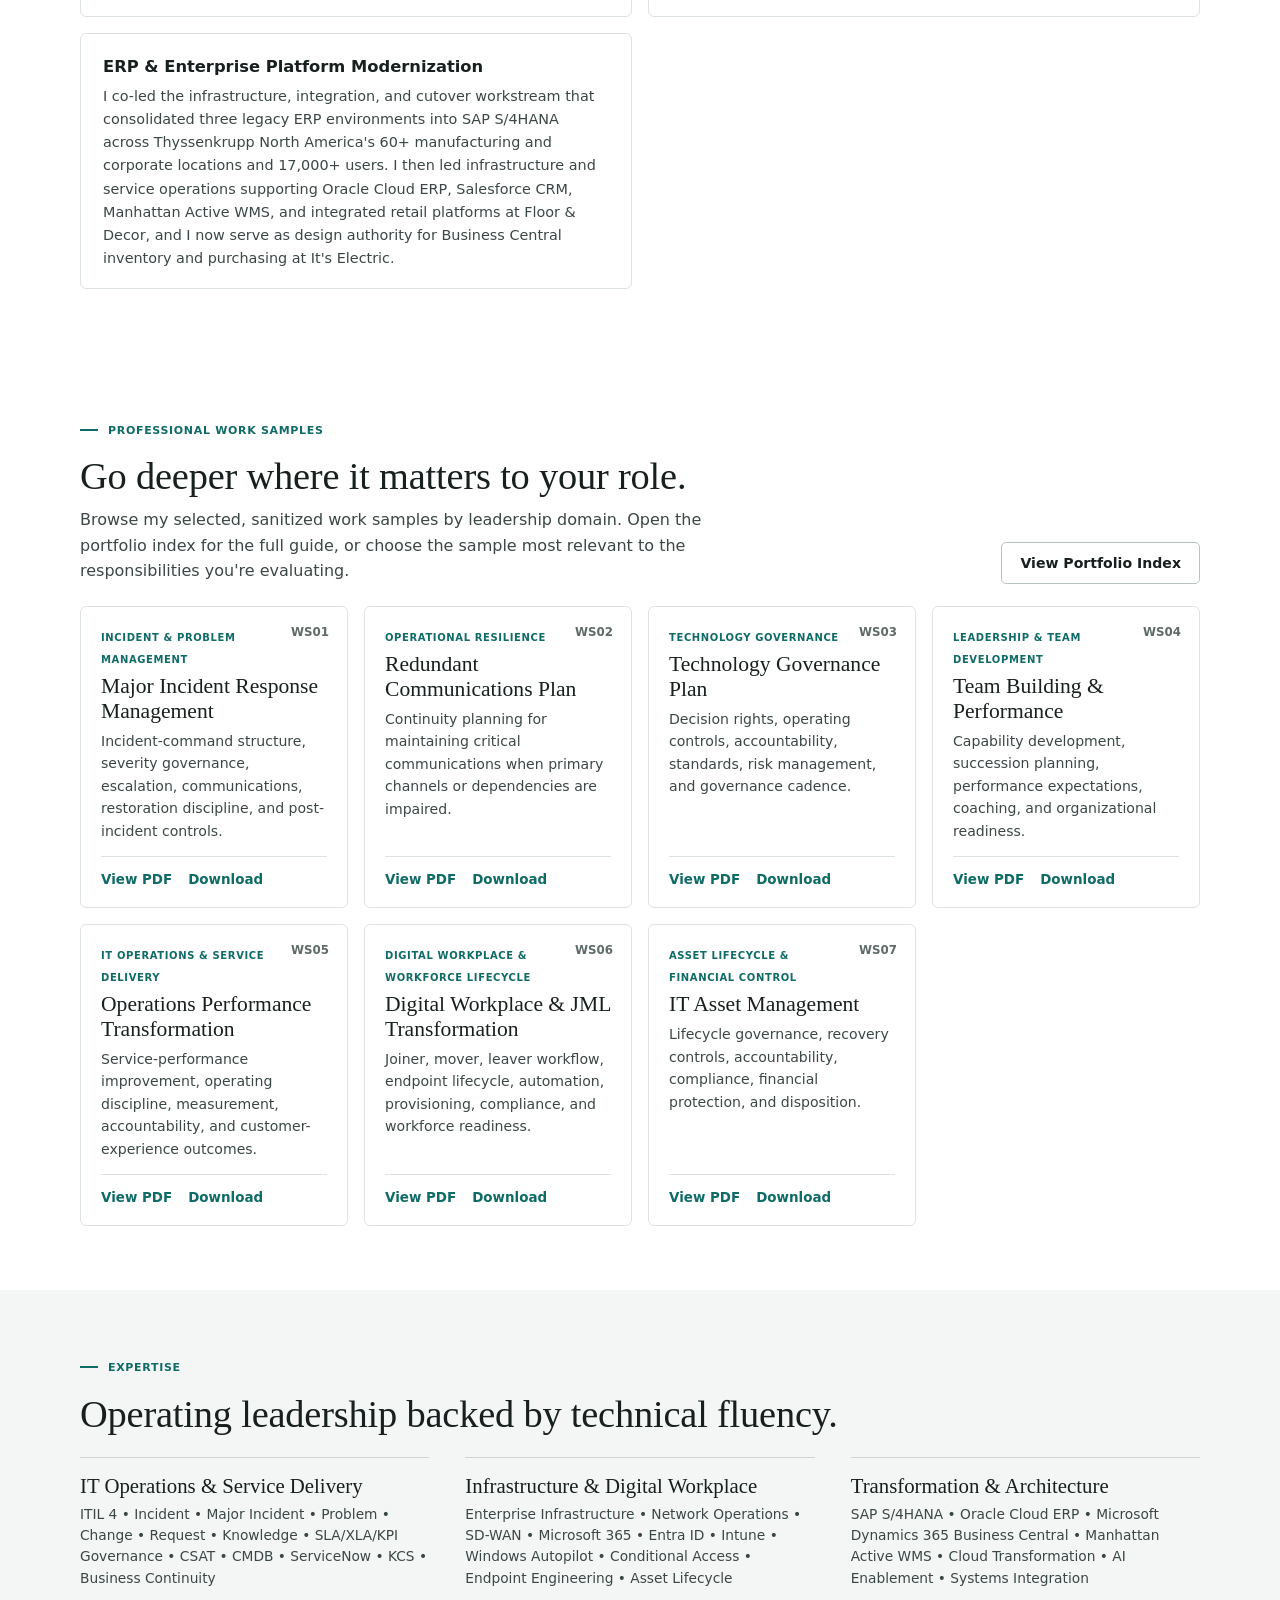
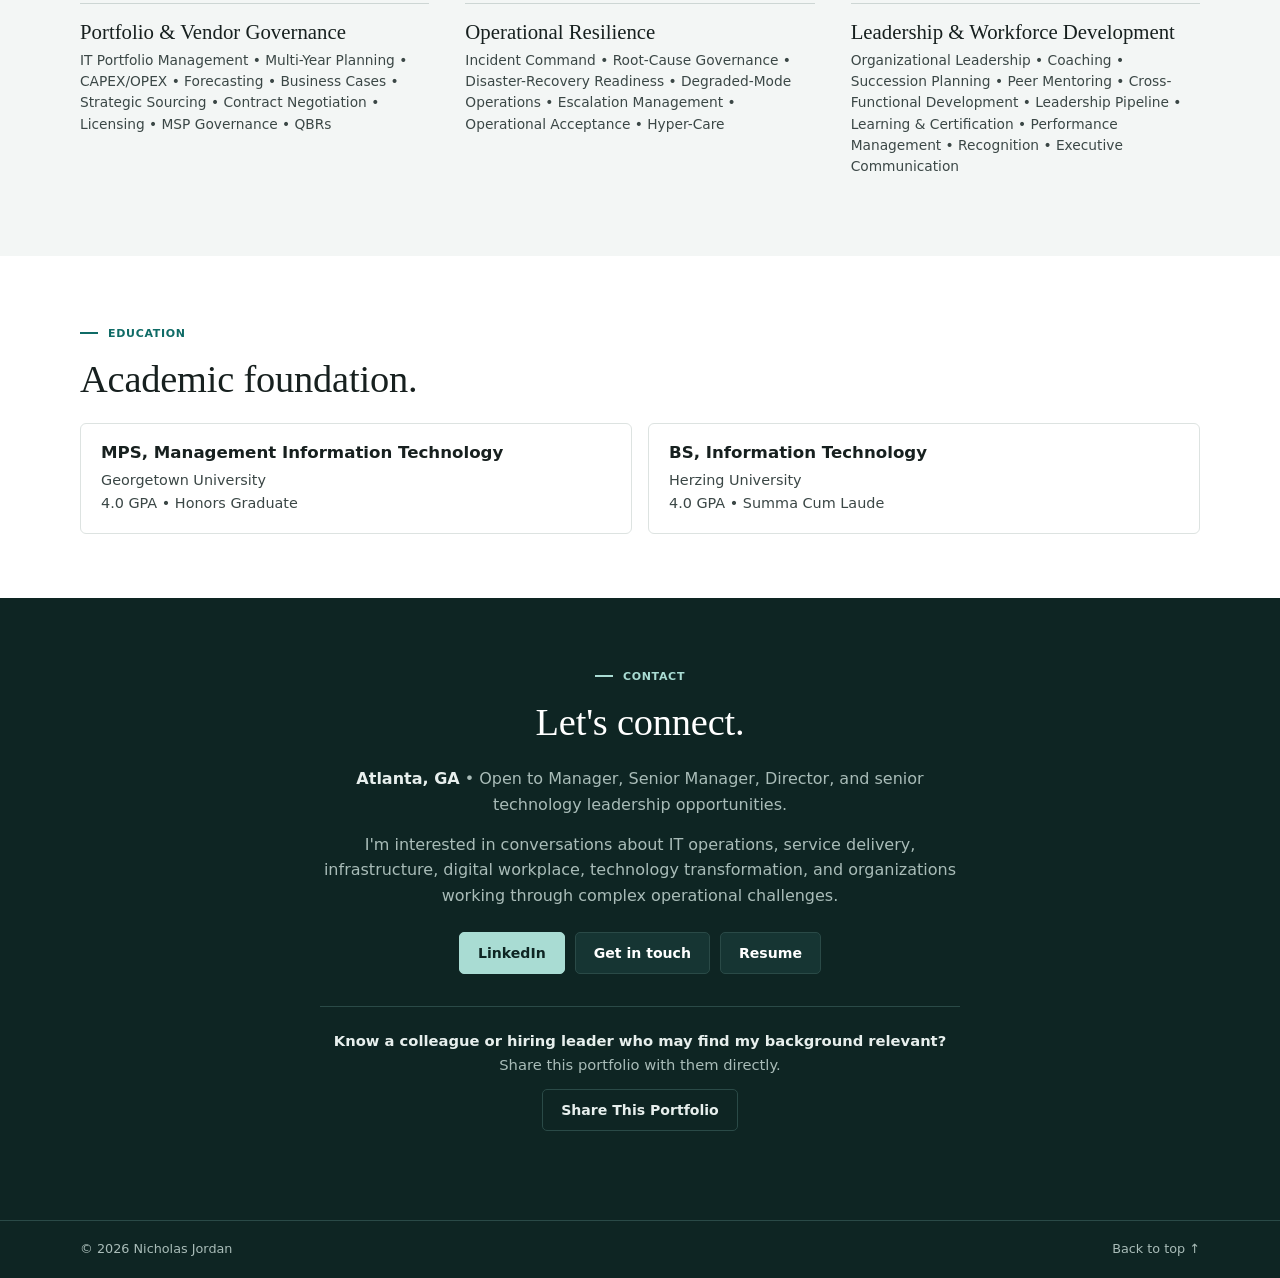
==== commit 718c2810: "Correct Thyssenkrupp Manager II dates to 2012 to 2022 Co-Authored-By: Claude Opus 5.5 <noreply@anthr" ====
--- a/index.html
+++ b/index.html
@@ -32,7 +32,7 @@
 <section class="hero" id="home"><div class="hero-image" role="img" aria-label="Professional portrait of Nicholas Jordan"></div><div class="hero-shade"></div><div class="hero-copy"><p class="eyebrow">PEOPLE <span>|</span> PROCESS <span>|</span> TECHNOLOGY <span>|</span> RESULTS</p><h1>Building Technology Operations That Stay Reliable, Scale Intelligently, and <em>Make the Business Better.</em></h1><p class="lede">30+ years in technology, including nearly two decades leading teams across enterprise IT operations, service delivery, infrastructure, digital workplace, major incident management, governance, and transformation.</p><div class="metrics hero-metrics"><div><strong>30</strong><span>Years in Technology</span></div><div><strong>~99.7%</strong><span>Tier 1 Availability</span></div><div><strong>98%+</strong><span>Service Desk SLA</span></div><div><strong>$1.78M</strong><span>Annual Automation Savings</span></div></div><div class="actions"><a class="btn primary" href="#projects">Explore My Work</a><a class="btn secondary" href="Nicholas Jordan Resume.pdf" download>Download Resume</a></div></div></section>
 <section class="cap-strip" aria-label="Leadership domains"><span>People Leadership & Talent Development</span><span>IT Operations & Service Delivery</span><span>Infrastructure & Reliability</span><span>Major Incident Management</span><span>Technology Governance</span><span>Vendor & Financial Management</span><span>Digital Workplace</span><span>Technology Transformation</span></section>
 <section class="section split" id="about"><div><p class="kicker">ABOUT ME</p><h2>Experienced. Practical.<br>Results Driven.</h2></div><div class="prose"><p>I've spent 30+ years in technology, and the work I'm most proud of has a common thread: <strong>people can feel the difference when technology operations work well.</strong></p><p>I've led infrastructure operations, service delivery, end-user technology, major incident management, vendor operations, governance, automation, and modernization across environments ranging from a growing contractor to a 276+ location retail enterprise and a 60+ site manufacturing network supporting 17,000+ users.</p><p>My approach combines operational discipline with the technical fluency to ask the right questions, challenge assumptions, identify risk, and make informed decisions while keeping engineering ownership with the specialists closest to the technology.</p><p>Technology changes constantly. The fundamentals of good operations don't: <strong>clear ownership, measurable performance, disciplined execution, resilient systems, capable people, and accountability for outcomes.</strong></p></div></section>
-<section class="section dark" id="experience"><p class="kicker">EXPERIENCE</p><h2>Leadership built in operating environments where reliability matters.</h2><div class="cards three"><article><span class="role-tag">CURRENT ROLE</span><h3>Vice President and Head of Information Technology (Fractional)</h3><p><strong>It's Electric, LLC • 2026–Present</strong></p><p>I serve as the sole technology leader for a growing construction-services company, leading technology strategy, architecture, operations, governance, investment planning, digital workplace, automation, vendor management, and scalable operating standards. I also serve as design authority for Microsoft Dynamics 365 Business Central inventory and purchasing.</p></article><article><h3>Corporate IT Operations Leader</h3><p><strong>Floor & Decor • 2022–2026</strong></p><p>I led Corporate IT Operations for a high-growth specialty retailer as it scaled from ~168 locations and 2,700 users to 276+ locations across 39 states and ~3,400 users, building a 28-person organization that supported corporate headquarters, five design studios, and five distribution centers. My accountability spanned infrastructure operations, service delivery, end-user services, digital workplace, asset lifecycle, major incidents, automation, and operational support for Oracle Cloud ERP, Salesforce CRM, and Manhattan Active WMS.</p></article><article><h3>Manager II, IT Operations, Infrastructure, and End-User Services</h3><p><strong>Thyssenkrupp North America • 2010–2022</strong></p><p>I led 21 senior infrastructure and operations professionals supporting 17,000+ users across 60+ manufacturing and corporate locations in a 24×7×365 environment, including infrastructure operations, end-user technology, disaster-recovery readiness, lifecycle planning, incident response, and vendor performance. I completed the Q4 2012 legacy ERP discovery across AS/400, SAP R/3, and JD Edwards and co-led the infrastructure, integration, and cutover workstream for the SAP S/4HANA consolidation.</p></article></div></section>
+<section class="section dark" id="experience"><p class="kicker">EXPERIENCE</p><h2>Leadership built in operating environments where reliability matters.</h2><div class="cards three"><article><span class="role-tag">CURRENT ROLE</span><h3>Vice President and Head of Information Technology (Fractional)</h3><p><strong>It's Electric, LLC • 2026–Present</strong></p><p>I serve as the sole technology leader for a growing construction-services company, leading technology strategy, architecture, operations, governance, investment planning, digital workplace, automation, vendor management, and scalable operating standards. I also serve as design authority for Microsoft Dynamics 365 Business Central inventory and purchasing.</p></article><article><h3>Corporate IT Operations Leader</h3><p><strong>Floor & Decor • 2022–2026</strong></p><p>I led Corporate IT Operations for a high-growth specialty retailer as it scaled from ~168 locations and 2,700 users to 276+ locations across 39 states and ~3,400 users, building a 28-person organization that supported corporate headquarters, five design studios, and five distribution centers. My accountability spanned infrastructure operations, service delivery, end-user services, digital workplace, asset lifecycle, major incidents, automation, and operational support for Oracle Cloud ERP, Salesforce CRM, and Manhattan Active WMS.</p></article><article><h3>Manager II, IT Operations, Infrastructure, and End-User Services</h3><p><strong>Thyssenkrupp North America • 2012–2022</strong></p><p>I led 21 senior infrastructure and operations professionals supporting 17,000+ users across 60+ manufacturing and corporate locations in a 24×7×365 environment, including infrastructure operations, end-user technology, disaster-recovery readiness, lifecycle planning, incident response, and vendor performance. I completed the Q4 2012 legacy ERP discovery across AS/400, SAP R/3, and JD Edwards and co-led the infrastructure, integration, and cutover workstream for the SAP S/4HANA consolidation.</p></article></div></section>
 <section class="section people" id="people"><div class="people-intro"><div><p class="kicker">PEOPLE & ORGANIZATIONAL LEADERSHIP</p><h2>Building teams that get stronger from the inside.</h2></div><div class="prose"><p>I believe strong technology organizations need more than capable individuals. They need deliberate systems for <strong>developing people, transferring knowledge, building leadership depth, recognizing excellence, and creating clear accountability.</strong></p><p>I built development and performance programs that gave team members structured ways to learn from one another, expand beyond their current roles, prepare for leadership, earn internal credentials, and understand exactly what strong individual and team performance looked like.</p></div></div><div class="people-grid"><article><span class="people-tag">PEER DEVELOPMENT</span><h3>Each Teach</h3><p>Peer-to-peer mentoring and knowledge sharing that turned individual expertise into broader team capability, strengthened cross-training, and reduced dependency on isolated subject-matter knowledge.</p></article><article><span class="people-tag">CROSS-FUNCTIONAL DEVELOPMENT</span><h3>Service Champions</h3><p>Structured engagements with cybersecurity, network, systems, database, ServiceNow, development, and other technical teams so employees could build relationships, learn adjacent workflows, and expand their technical perspective.</p></article><article><span class="people-tag">LEADERSHIP PIPELINE</span><h3>Leadership Ladder</h3><p>Leadership-development training for technical leads and subordinate managers focused on coaching, communication, accountability, decision-making, team leadership, and readiness for greater responsibility.</p></article><article><span class="people-tag">CONTINUOUS LEARNING</span><h3>Corporate IT Operations University</h3><p>Commissioned a browser-based training and organizational certification program with structured learning paths designed to strengthen role knowledge, standardize development, and validate operational capability.</p></article><article><span class="people-tag">PERFORMANCE MANAGEMENT</span><h3>IPOs & TPOs</h3><p>Defined Individual Performance Obligations and Team Performance Obligations across service ownership, SLA performance, queue health, backlog and aging, resolution quality, escalation discipline, customer experience, knowledge contribution, and continuous improvement.</p></article><article><span class="people-tag">RECOGNITION</span><h3>John Henry Award for Service Excellence</h3><p>Created a monthly individual recognition award celebrating exceptional service and performance, reinforcing the standards, behaviors, ownership, and customer focus expected across the organization.</p></article></div></section>
 <section class="section" id="impact"><p class="kicker">PROVEN IMPACT</p><h2>Maturing the operation I inherited, then sustaining stronger performance.</h2><p class="prose">I strengthened operating discipline, ownership, service measurement, escalation, automation, and team capability to move key measures from their inherited baselines to durable performance levels.</p><div class="impact-grid"><div><strong>82% → 98%</strong><span>Customer Satisfaction</span></div><div><strong>81% → 98%+</strong><span>Service Desk SLA Attainment</span></div><div><strong>68% → 84%</strong><span>Service Desk First-Contact Resolution</span></div><div><strong>↓ 40%</strong><span>Service Backlog</span></div><div><strong>↓ 47%</strong><span>Network Incidents</span></div><div><strong>↓ 27%</strong><span>Mean Time to Restore</span></div><div><strong>↓ 40%</strong><span>Repeat Incidents</span></div><div><strong>88% → 96%+</strong><span>Endpoint Compliance</span></div><div><strong>~97%</strong><span>Post-Separation Asset Recovery</span></div><div><strong>&gt;70%</strong><span>Provisioning-Time Reduction</span></div><div><strong>22%</strong><span>Ticket-Volume Reduction</span></div><div><strong>±2%</strong><span>~$4M Portfolio Accuracy</span></div><div><strong>↓ 13.7%</strong><span>Annual Net Outage Cost ($37.1M → $32.0M)</span></div><div><strong>$1.78M</strong><span>Annual Automation Cost Avoidance</span></div><div><strong>$1.1M+</strong><span>Recovered Asset Value</span></div></div></section>
 <section class="section projects" id="projects"><p class="kicker">SELECT TECHNOLOGY LEADERSHIP PORTFOLIO</p><h2>Work that shows how I lead.</h2><article class="flagship"><div><p class="flag">FLAGSHIP CASE STUDY</p><h3>Major Incident & Problem Management Transformation</h3><p class="sub">Incident Command • Service Restoration • Executive Communications • Problem Management</p><p>I co-led the Enterprise Incident Management Playbook and formal incident-command model, strengthening severity standards, bridge roles, executive communications, restoration governance, root-cause analysis, corrective actions, and transition into Problem Management.</p><p>The operating model created clearer ownership during high-impact events, improved restoration discipline, strengthened post-incident follow-through, and converted recurring failures into governed Problem Management work.</p></div><div class="scope"><h4>Measured Impact</h4><ul><li>27% reduction in mean time to restore</li><li>40% reduction in repeat incidents</li><li>Defined incident-command roles and escalation paths</li><li>Standardized executive communications and bridge cadence</li><li>Strengthened RCA, corrective-action, and Problem Management governance</li></ul></div></article><div class="cards two project-cards"><article><h3>IT Operations & Service Delivery Transformation</h3><p>I rebuilt enterprise support governance across ITSM, queue ownership, escalation, knowledge, service measurement, shift-left practices, team accountability, automation, and customer experience.</p><p class="result"><strong>98%</strong> CSAT <span>•</span> <strong>98%+</strong> service desk SLA <span>•</span> <strong>84%</strong> service desk FCR</p></article><article><h3>Digital Workplace & AI-Enabled Support</h3><p>I led Intune and Windows Autopilot adoption and integrated Moveworks AI with ServiceNow, Microsoft 365, Workday, and Coupa to improve provisioning, endpoint compliance, first-contact resolution, self-service, and workforce productivity.</p><p class="result"><strong>&gt;70%</strong> faster provisioning <span>•</span> <strong>96%+</strong> endpoint compliance</p></article><article><h3>Infrastructure Reliability</h3><p>I directed the operational side of national SD-WAN and wireless modernization, monitoring, lifecycle governance, vendor performance, escalation, and service continuity across a large distributed environment.</p><p class="result"><strong>~99.7%</strong> Tier 1 availability <span>•</span> <strong>47%</strong> fewer network incidents</p></article><article><h3>IT Asset Lifecycle Recovery</h3><p>I redesigned joiner, mover, and leaver asset governance with timed escalation, returned-asset certification, recovery controls, compliance, and financial accountability.</p><p class="result"><strong>&lt;10% → ~97%</strong> post-separation asset recovery <span>•</span> <strong>$1.1M+</strong> recovered asset value</p></article><article><h3>ERP & Enterprise Platform Modernization</h3><p>I co-led the infrastructure, integration, and cutover workstream that consolidated three legacy ERP environments into SAP S/4HANA across Thyssenkrupp North America's 60+ manufacturing and corporate locations and 17,000+ users. I then led infrastructure and service operations supporting Oracle Cloud ERP, Salesforce CRM, Manhattan Active WMS, and integrated retail platforms at Floor & Decor, and I now serve as design authority for Business Central inventory and purchasing at It's Electric.</p></article></div></section>
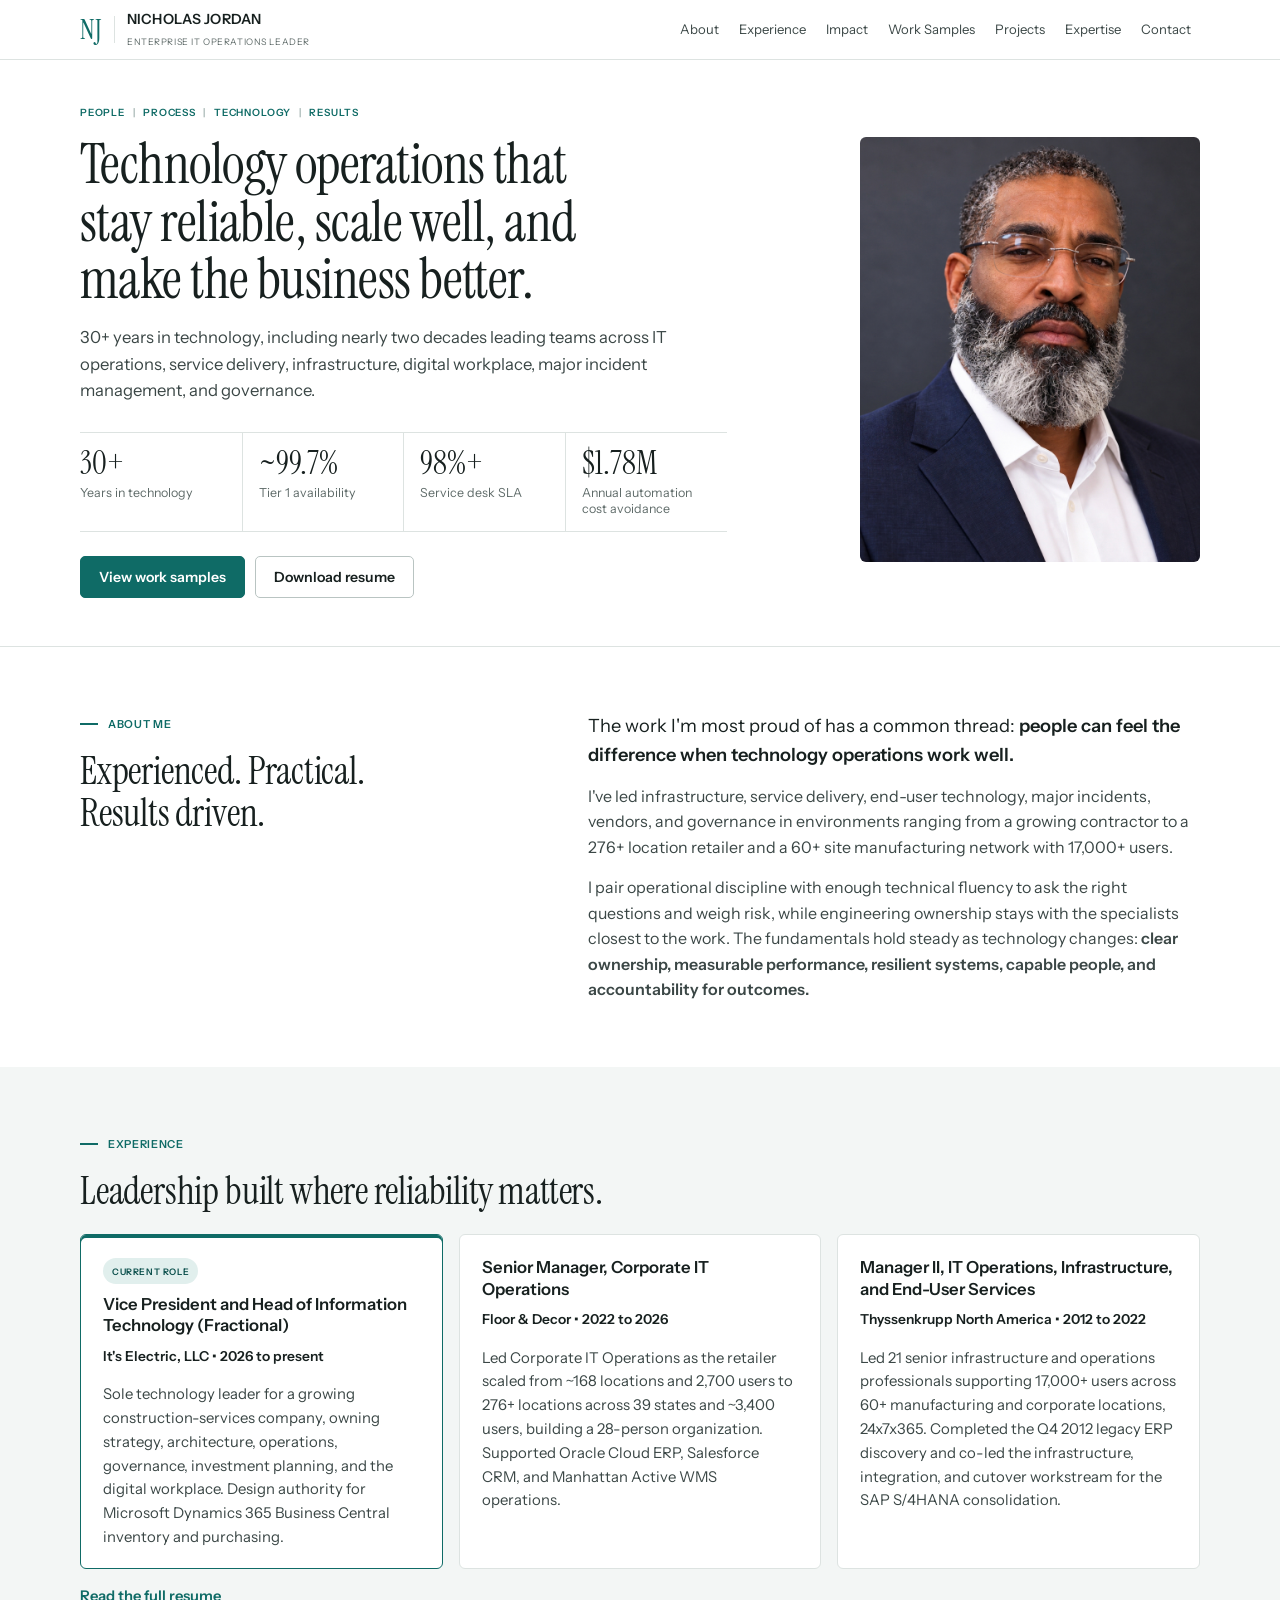
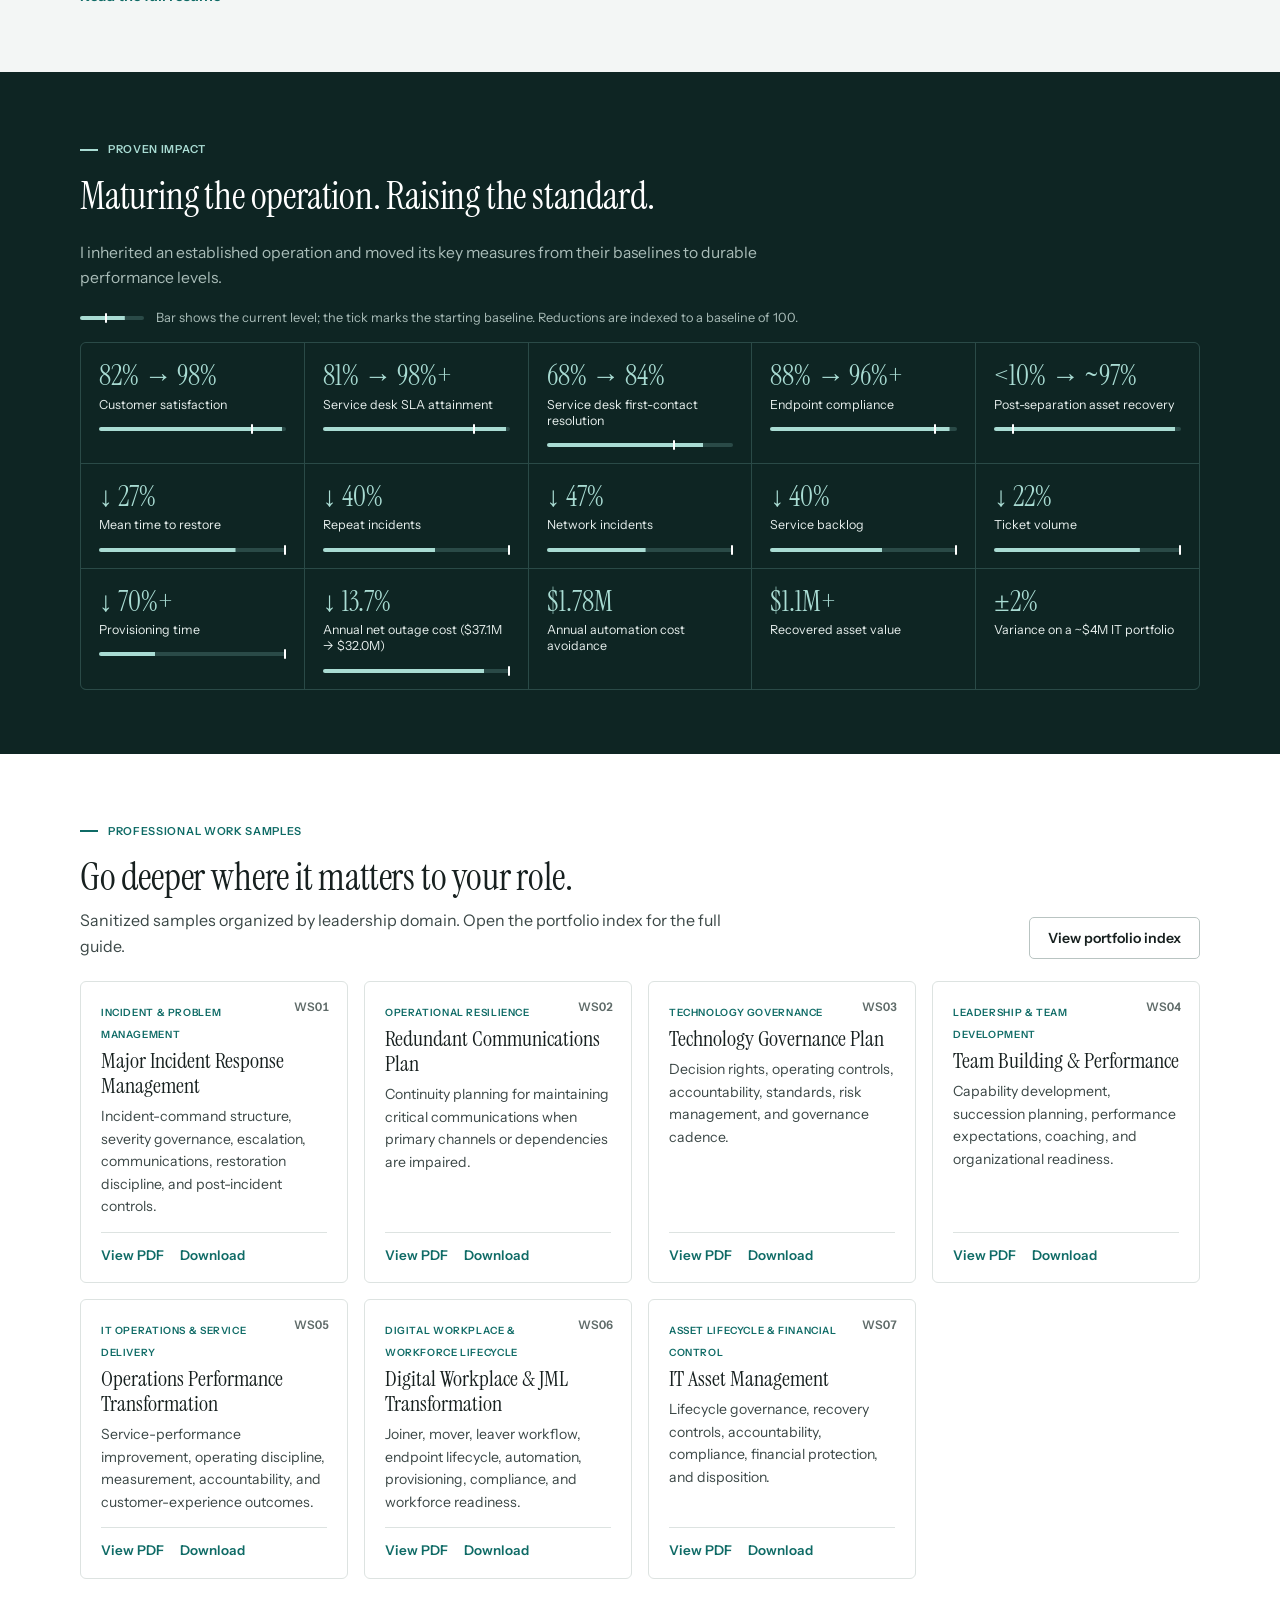
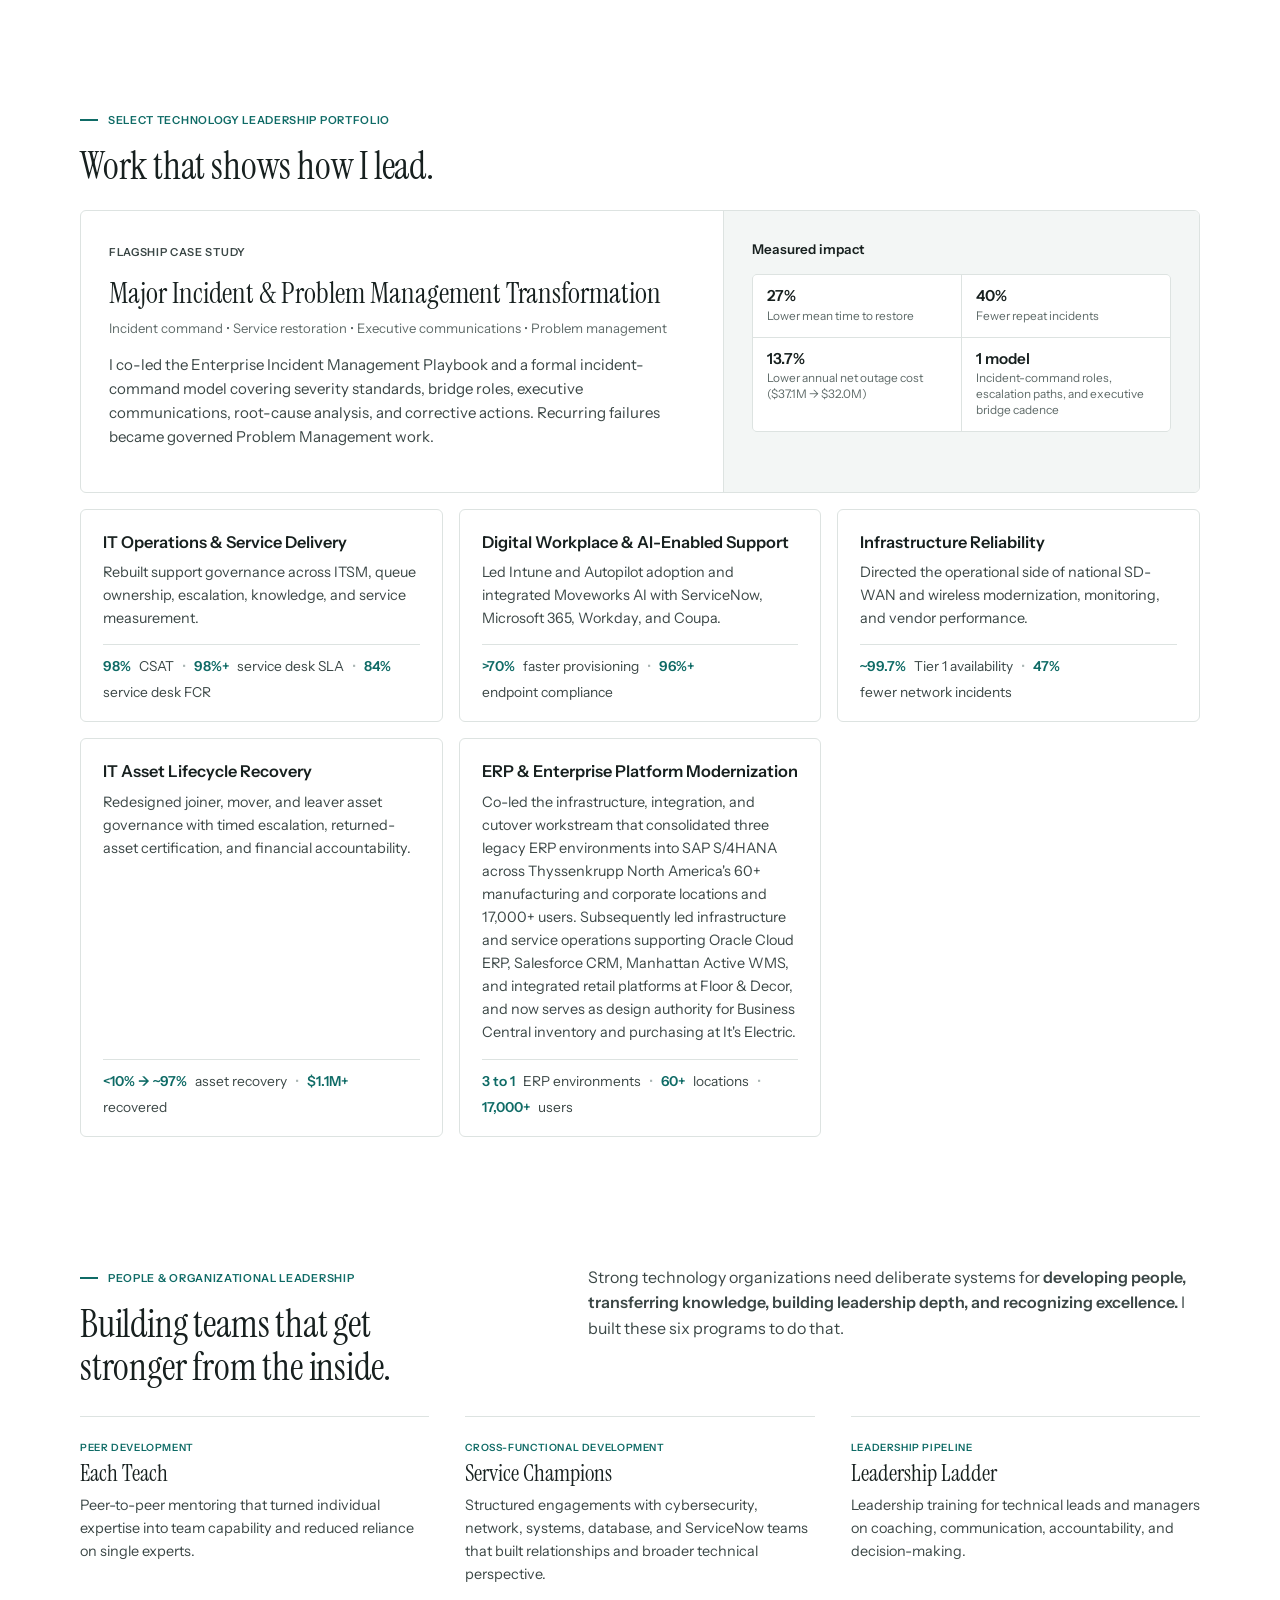
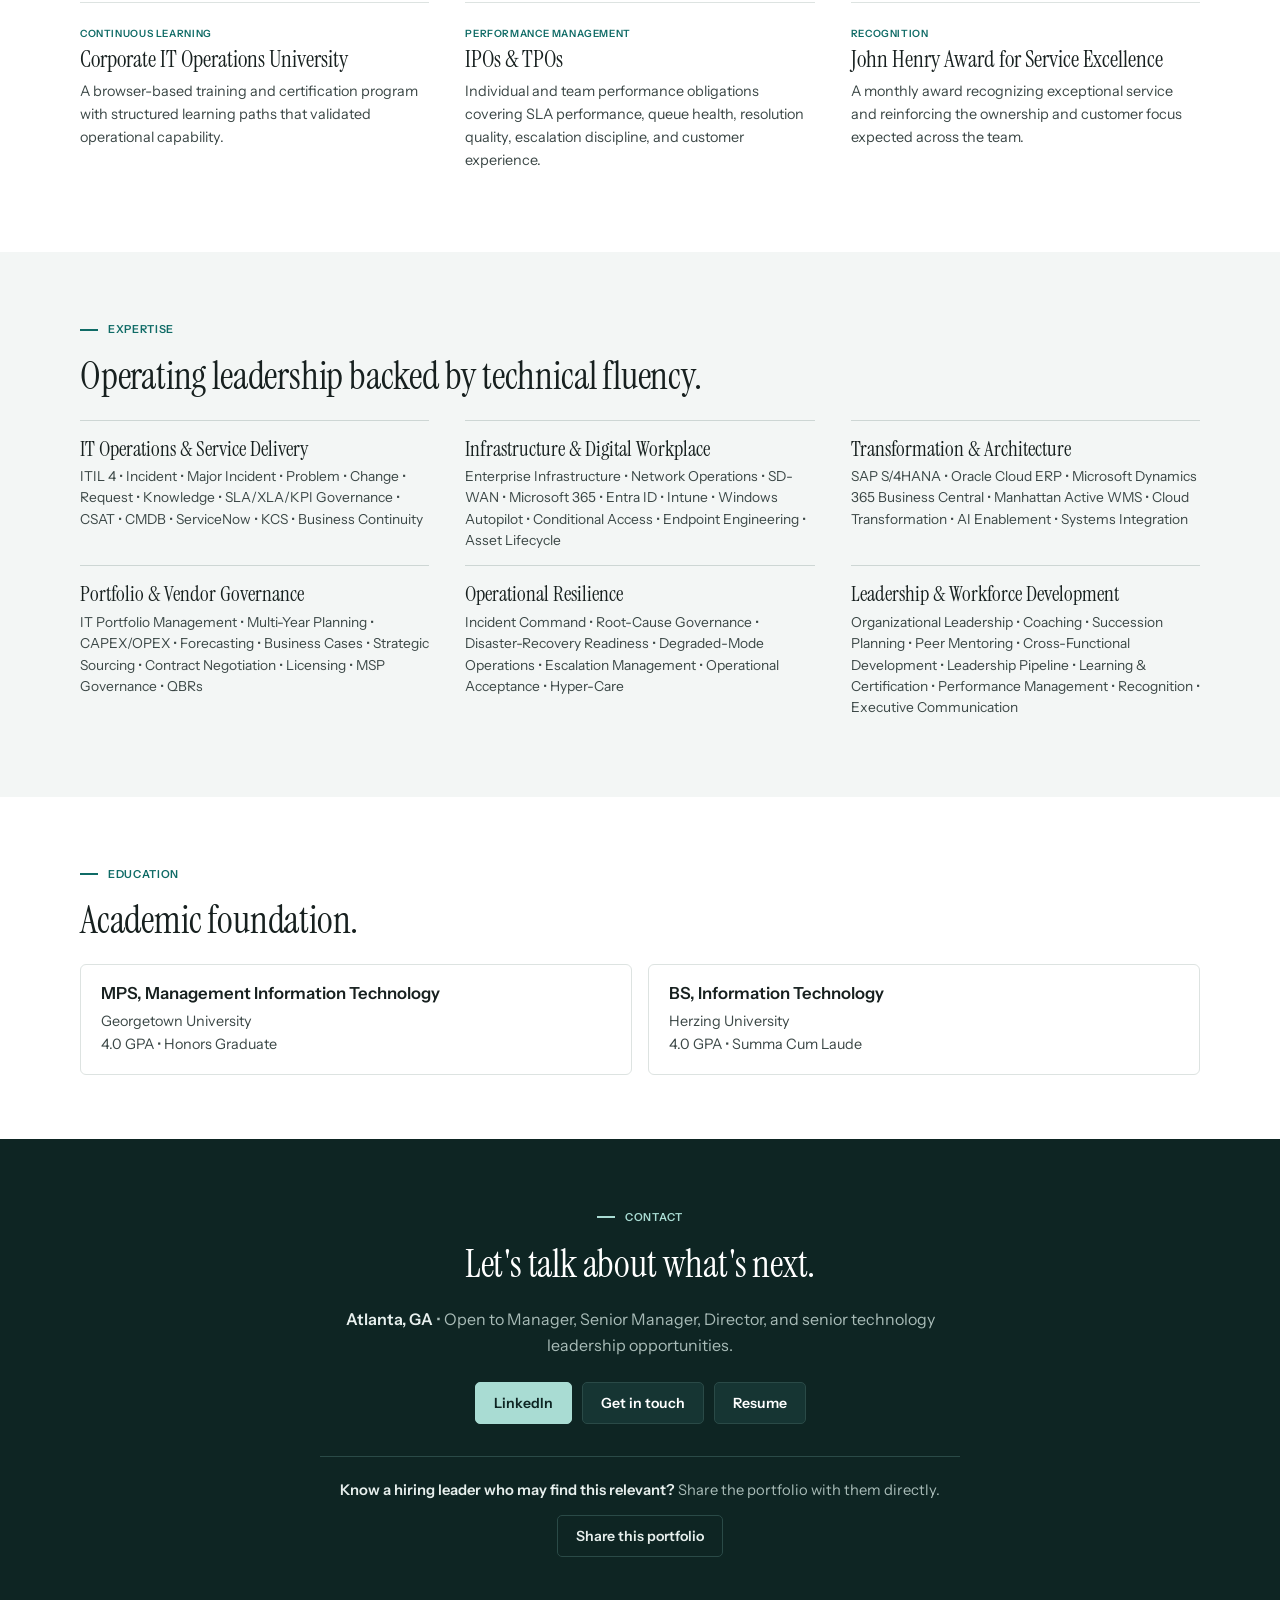
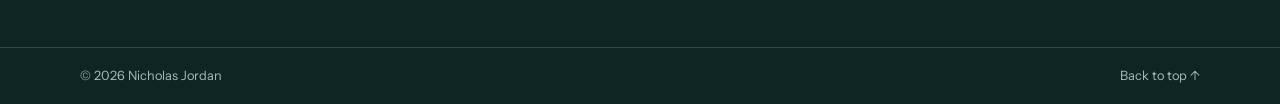
==== commit feb6e06b: "Merge main into redesign and align the site with the canonical resume Brings in the published conten" ====
--- a/index.html
+++ b/index.html
@@ -5,7 +5,7 @@
   <meta name="viewport" content="width=device-width,initial-scale=1" />
   <title>Nicholas Jordan | Enterprise IT Operations Leader</title>
   <meta name="description" content="Nicholas Jordan is an Atlanta-based enterprise IT operations leader with 30+ years of experience across service delivery, infrastructure, people leadership, digital workplace, major incident management, governance, and technology transformation." />
-  <meta name="theme-color" content="#071525" />
+  <meta name="theme-color" content="#ffffff" />
   <meta property="og:title" content="Nicholas Jordan | Enterprise IT Operations Leader" />
   <meta property="og:description" content="People Leadership • Service Delivery • Infrastructure • Digital Workplace • Technology Transformation" />
   <meta property="og:type" content="website" />
@@ -17,6 +17,9 @@
   <meta name="twitter:description" content="People Leadership • Service Delivery • Infrastructure • Digital Workplace • Technology Transformation" />
   <meta name="twitter:image" content="https://nicholasjordan-atl.com/nicholas-jordan-hero.png" />
   <link rel="canonical" href="https://nicholasjordan-atl.com/" />
+  <link rel="preconnect" href="https://fonts.googleapis.com" />
+  <link rel="preconnect" href="https://fonts.gstatic.com" crossorigin />
+  <link rel="stylesheet" href="https://fonts.googleapis.com/css2?family=Instrument+Sans:wght@400;500;600&family=Instrument+Serif&display=swap" />
   <link rel="stylesheet" href="styles.css" />
   <script type="application/ld+json">{"@context":"https://schema.org","@type":"Person","name":"Nicholas Jordan","url":"https://nicholasjordan-atl.com/","sameAs":["https://www.linkedin.com/in/nicholasjordan-atl/"],"jobTitle":"Enterprise IT Operations Leader","homeLocation":{"@type":"Place","name":"Atlanta, Georgia"},"knowsAbout":["IT Operations","Service Delivery","Infrastructure","Digital Workplace","Major Incident Management","Technology Governance","Technology Transformation"]}</script>
   <script defer src="script.js"></script>
@@ -26,17 +29,14 @@
 <header class="site-header" id="top">
   <a class="brand" href="#home" aria-label="Nicholas Jordan home"><span class="monogram">NJ</span><span><strong>NICHOLAS JORDAN</strong><small>ENTERPRISE IT OPERATIONS LEADER</small></span></a>
   <button class="nav-toggle" aria-expanded="false" aria-controls="nav">Menu</button>
-  <nav id="nav" aria-label="Primary navigation"><a href="#about">About</a><a href="#experience">Experience</a><a href="#people">People</a><a href="#impact">Impact</a><a href="#projects">Projects</a><a href="#samples">Work Samples</a><a href="#expertise">Expertise</a><a href="#credentials">Education</a><a href="#contact">Contact</a></nav>
+  <nav id="nav" aria-label="Primary navigation"><a href="#about">About</a><a href="#experience">Experience</a><a href="#impact">Impact</a><a href="#samples">Work Samples</a><a href="#projects">Projects</a><a href="#expertise">Expertise</a><a href="#contact">Contact</a></nav>
 </header>
 <main id="main">
-<section class="hero" id="home"><div class="hero-image" role="img" aria-label="Professional portrait of Nicholas Jordan"></div><div class="hero-shade"></div><div class="hero-copy"><p class="eyebrow">PEOPLE <span>|</span> PROCESS <span>|</span> TECHNOLOGY <span>|</span> RESULTS</p><h1>Building Technology Operations That Stay Reliable, Scale Intelligently, and <em>Make the Business Better.</em></h1><p class="lede">30+ years in technology, including nearly two decades leading teams across enterprise IT operations, service delivery, infrastructure, digital workplace, major incident management, governance, and transformation.</p><div class="metrics hero-metrics"><div><strong>30</strong><span>Years in Technology</span></div><div><strong>~99.7%</strong><span>Tier 1 Availability</span></div><div><strong>98%+</strong><span>Service Desk SLA</span></div><div><strong>$1.78M</strong><span>Annual Automation Savings</span></div></div><div class="actions"><a class="btn primary" href="#projects">Explore My Work</a><a class="btn secondary" href="Nicholas Jordan Resume.pdf" download>Download Resume</a></div></div></section>
-<section class="cap-strip" aria-label="Leadership domains"><span>People Leadership & Talent Development</span><span>IT Operations & Service Delivery</span><span>Infrastructure & Reliability</span><span>Major Incident Management</span><span>Technology Governance</span><span>Vendor & Financial Management</span><span>Digital Workplace</span><span>Technology Transformation</span></section>
-<section class="section split" id="about"><div><p class="kicker">ABOUT ME</p><h2>Experienced. Practical.<br>Results Driven.</h2></div><div class="prose"><p>I've spent 30+ years in technology, and the work I'm most proud of has a common thread: <strong>people can feel the difference when technology operations work well.</strong></p><p>I've led infrastructure operations, service delivery, end-user technology, major incident management, vendor operations, governance, automation, and modernization across environments ranging from a growing contractor to a 276+ location retail enterprise and a 60+ site manufacturing network supporting 17,000+ users.</p><p>My approach combines operational discipline with the technical fluency to ask the right questions, challenge assumptions, identify risk, and make informed decisions while keeping engineering ownership with the specialists closest to the technology.</p><p>Technology changes constantly. The fundamentals of good operations don't: <strong>clear ownership, measurable performance, disciplined execution, resilient systems, capable people, and accountability for outcomes.</strong></p></div></section>
-<section class="section dark" id="experience"><p class="kicker">EXPERIENCE</p><h2>Leadership built in operating environments where reliability matters.</h2><div class="cards three"><article><span class="role-tag">CURRENT ROLE</span><h3>Vice President and Head of Information Technology (Fractional)</h3><p><strong>It's Electric, LLC • 2026–Present</strong></p><p>I serve as the sole technology leader for a growing construction-services company, leading technology strategy, architecture, operations, governance, investment planning, digital workplace, automation, vendor management, and scalable operating standards. I also serve as design authority for Microsoft Dynamics 365 Business Central inventory and purchasing.</p></article><article><h3>Corporate IT Operations Leader</h3><p><strong>Floor & Decor • 2022–2026</strong></p><p>I led Corporate IT Operations for a high-growth specialty retailer as it scaled from ~168 locations and 2,700 users to 276+ locations across 39 states and ~3,400 users, building a 28-person organization that supported corporate headquarters, five design studios, and five distribution centers. My accountability spanned infrastructure operations, service delivery, end-user services, digital workplace, asset lifecycle, major incidents, automation, and operational support for Oracle Cloud ERP, Salesforce CRM, and Manhattan Active WMS.</p></article><article><h3>Manager II, IT Operations, Infrastructure, and End-User Services</h3><p><strong>Thyssenkrupp North America • 2012–2022</strong></p><p>I led 21 senior infrastructure and operations professionals supporting 17,000+ users across 60+ manufacturing and corporate locations in a 24×7×365 environment, including infrastructure operations, end-user technology, disaster-recovery readiness, lifecycle planning, incident response, and vendor performance. I completed the Q4 2012 legacy ERP discovery across AS/400, SAP R/3, and JD Edwards and co-led the infrastructure, integration, and cutover workstream for the SAP S/4HANA consolidation.</p></article></div></section>
-<section class="section people" id="people"><div class="people-intro"><div><p class="kicker">PEOPLE & ORGANIZATIONAL LEADERSHIP</p><h2>Building teams that get stronger from the inside.</h2></div><div class="prose"><p>I believe strong technology organizations need more than capable individuals. They need deliberate systems for <strong>developing people, transferring knowledge, building leadership depth, recognizing excellence, and creating clear accountability.</strong></p><p>I built development and performance programs that gave team members structured ways to learn from one another, expand beyond their current roles, prepare for leadership, earn internal credentials, and understand exactly what strong individual and team performance looked like.</p></div></div><div class="people-grid"><article><span class="people-tag">PEER DEVELOPMENT</span><h3>Each Teach</h3><p>Peer-to-peer mentoring and knowledge sharing that turned individual expertise into broader team capability, strengthened cross-training, and reduced dependency on isolated subject-matter knowledge.</p></article><article><span class="people-tag">CROSS-FUNCTIONAL DEVELOPMENT</span><h3>Service Champions</h3><p>Structured engagements with cybersecurity, network, systems, database, ServiceNow, development, and other technical teams so employees could build relationships, learn adjacent workflows, and expand their technical perspective.</p></article><article><span class="people-tag">LEADERSHIP PIPELINE</span><h3>Leadership Ladder</h3><p>Leadership-development training for technical leads and subordinate managers focused on coaching, communication, accountability, decision-making, team leadership, and readiness for greater responsibility.</p></article><article><span class="people-tag">CONTINUOUS LEARNING</span><h3>Corporate IT Operations University</h3><p>Commissioned a browser-based training and organizational certification program with structured learning paths designed to strengthen role knowledge, standardize development, and validate operational capability.</p></article><article><span class="people-tag">PERFORMANCE MANAGEMENT</span><h3>IPOs & TPOs</h3><p>Defined Individual Performance Obligations and Team Performance Obligations across service ownership, SLA performance, queue health, backlog and aging, resolution quality, escalation discipline, customer experience, knowledge contribution, and continuous improvement.</p></article><article><span class="people-tag">RECOGNITION</span><h3>John Henry Award for Service Excellence</h3><p>Created a monthly individual recognition award celebrating exceptional service and performance, reinforcing the standards, behaviors, ownership, and customer focus expected across the organization.</p></article></div></section>
-<section class="section" id="impact"><p class="kicker">PROVEN IMPACT</p><h2>Maturing the operation I inherited, then sustaining stronger performance.</h2><p class="prose">I strengthened operating discipline, ownership, service measurement, escalation, automation, and team capability to move key measures from their inherited baselines to durable performance levels.</p><div class="impact-grid"><div><strong>82% → 98%</strong><span>Customer Satisfaction</span></div><div><strong>81% → 98%+</strong><span>Service Desk SLA Attainment</span></div><div><strong>68% → 84%</strong><span>Service Desk First-Contact Resolution</span></div><div><strong>↓ 40%</strong><span>Service Backlog</span></div><div><strong>↓ 47%</strong><span>Network Incidents</span></div><div><strong>↓ 27%</strong><span>Mean Time to Restore</span></div><div><strong>↓ 40%</strong><span>Repeat Incidents</span></div><div><strong>88% → 96%+</strong><span>Endpoint Compliance</span></div><div><strong>~97%</strong><span>Post-Separation Asset Recovery</span></div><div><strong>&gt;70%</strong><span>Provisioning-Time Reduction</span></div><div><strong>22%</strong><span>Ticket-Volume Reduction</span></div><div><strong>±2%</strong><span>~$4M Portfolio Accuracy</span></div><div><strong>↓ 13.7%</strong><span>Annual Net Outage Cost ($37.1M → $32.0M)</span></div><div><strong>$1.78M</strong><span>Annual Automation Cost Avoidance</span></div><div><strong>$1.1M+</strong><span>Recovered Asset Value</span></div></div></section>
-<section class="section projects" id="projects"><p class="kicker">SELECT TECHNOLOGY LEADERSHIP PORTFOLIO</p><h2>Work that shows how I lead.</h2><article class="flagship"><div><p class="flag">FLAGSHIP CASE STUDY</p><h3>Major Incident & Problem Management Transformation</h3><p class="sub">Incident Command • Service Restoration • Executive Communications • Problem Management</p><p>I co-led the Enterprise Incident Management Playbook and formal incident-command model, strengthening severity standards, bridge roles, executive communications, restoration governance, root-cause analysis, corrective actions, and transition into Problem Management.</p><p>The operating model created clearer ownership during high-impact events, improved restoration discipline, strengthened post-incident follow-through, and converted recurring failures into governed Problem Management work.</p></div><div class="scope"><h4>Measured Impact</h4><ul><li>27% reduction in mean time to restore</li><li>40% reduction in repeat incidents</li><li>Defined incident-command roles and escalation paths</li><li>Standardized executive communications and bridge cadence</li><li>Strengthened RCA, corrective-action, and Problem Management governance</li></ul></div></article><div class="cards two project-cards"><article><h3>IT Operations & Service Delivery Transformation</h3><p>I rebuilt enterprise support governance across ITSM, queue ownership, escalation, knowledge, service measurement, shift-left practices, team accountability, automation, and customer experience.</p><p class="result"><strong>98%</strong> CSAT <span>•</span> <strong>98%+</strong> service desk SLA <span>•</span> <strong>84%</strong> service desk FCR</p></article><article><h3>Digital Workplace & AI-Enabled Support</h3><p>I led Intune and Windows Autopilot adoption and integrated Moveworks AI with ServiceNow, Microsoft 365, Workday, and Coupa to improve provisioning, endpoint compliance, first-contact resolution, self-service, and workforce productivity.</p><p class="result"><strong>&gt;70%</strong> faster provisioning <span>•</span> <strong>96%+</strong> endpoint compliance</p></article><article><h3>Infrastructure Reliability</h3><p>I directed the operational side of national SD-WAN and wireless modernization, monitoring, lifecycle governance, vendor performance, escalation, and service continuity across a large distributed environment.</p><p class="result"><strong>~99.7%</strong> Tier 1 availability <span>•</span> <strong>47%</strong> fewer network incidents</p></article><article><h3>IT Asset Lifecycle Recovery</h3><p>I redesigned joiner, mover, and leaver asset governance with timed escalation, returned-asset certification, recovery controls, compliance, and financial accountability.</p><p class="result"><strong>&lt;10% → ~97%</strong> post-separation asset recovery <span>•</span> <strong>$1.1M+</strong> recovered asset value</p></article><article><h3>ERP & Enterprise Platform Modernization</h3><p>I co-led the infrastructure, integration, and cutover workstream that consolidated three legacy ERP environments into SAP S/4HANA across Thyssenkrupp North America's 60+ manufacturing and corporate locations and 17,000+ users. I then led infrastructure and service operations supporting Oracle Cloud ERP, Salesforce CRM, Manhattan Active WMS, and integrated retail platforms at Floor & Decor, and I now serve as design authority for Business Central inventory and purchasing at It's Electric.</p></article></div></section>
-<section class="section samples" id="samples"><div class="samples-head"><div><p class="kicker">PROFESSIONAL WORK SAMPLES</p><h2>Go deeper where it matters to your role.</h2><p>Browse my selected, sanitized work samples by leadership domain. Open the portfolio index for the full guide, or choose the sample most relevant to the responsibilities you're evaluating.</p></div><a class="btn secondary light index-btn" href="N. Jordan - Sample Portfolio Index (1).pdf" target="_blank" rel="noopener">View Portfolio Index</a></div><div class="sample-grid">
+<section class="hero" id="home"><div class="hero-image" role="img" aria-label="Professional portrait of Nicholas Jordan"></div><div class="hero-copy"><p class="eyebrow">PEOPLE <span>|</span> PROCESS <span>|</span> TECHNOLOGY <span>|</span> RESULTS</p><h1>Technology operations that stay reliable, scale well, and make the business better.</h1><p class="lede">30+ years in technology, including nearly two decades leading teams across IT operations, service delivery, infrastructure, digital workplace, major incident management, and governance.</p><div class="metrics hero-metrics"><div><strong>30+</strong><span>Years in technology</span></div><div><strong>~99.7%</strong><span>Tier 1 availability</span></div><div><strong>98%+</strong><span>Service desk SLA</span></div><div><strong>$1.78M</strong><span>Annual automation cost avoidance</span></div></div><div class="actions"><a class="btn primary" href="#samples">View work samples</a><a class="btn secondary" href="Nicholas Jordan Resume 15-year Abbreviated.pdf" download>Download resume</a></div></div></section>
+<section class="section split" id="about"><div><p class="kicker">ABOUT ME</p><h2>Experienced. Practical.<br>Results driven.</h2></div><div class="prose"><p>The work I'm most proud of has a common thread: <strong>people can feel the difference when technology operations work well.</strong></p><p>I've led infrastructure, service delivery, end-user technology, major incidents, vendors, and governance in environments ranging from a growing contractor to a 276+ location retailer and a 60+ site manufacturing network with 17,000+ users.</p><p>I pair operational discipline with enough technical fluency to ask the right questions and weigh risk, while engineering ownership stays with the specialists closest to the work. The fundamentals hold steady as technology changes: <strong>clear ownership, measurable performance, resilient systems, capable people, and accountability for outcomes.</strong></p></div></section>
+<section class="section dark" id="experience"><p class="kicker">EXPERIENCE</p><h2>Leadership built where reliability matters.</h2><div class="cards three"><article><span class="role-tag">CURRENT ROLE</span><h3>Vice President and Head of Information Technology (Fractional)</h3><p><strong>It's Electric, LLC • 2026 to present</strong></p><p>Sole technology leader for a growing construction-services company, owning strategy, architecture, operations, governance, investment planning, and the digital workplace. Design authority for Microsoft Dynamics 365 Business Central inventory and purchasing.</p></article><article><h3>Senior Manager, Corporate IT Operations</h3><p><strong>Floor &amp; Decor • 2022 to 2026</strong></p><p>Led Corporate IT Operations as the retailer scaled from ~168 locations and 2,700 users to 276+ locations across 39 states and ~3,400 users, building a 28-person organization. Supported Oracle Cloud ERP, Salesforce CRM, and Manhattan Active WMS operations.</p></article><article><h3>Manager II, IT Operations, Infrastructure, and End-User Services</h3><p><strong>Thyssenkrupp North America • 2012 to 2022</strong></p><p>Led 21 senior infrastructure and operations professionals supporting 17,000+ users across 60+ manufacturing and corporate locations, 24x7x365. Completed the Q4 2012 legacy ERP discovery and co-led the infrastructure, integration, and cutover workstream for the SAP S/4HANA consolidation.</p></article></div><p class="more"><a href="Nicholas Jordan Resume 15-year Abbreviated.pdf" target="_blank" rel="noopener">Read the full resume</a></p></section>
+<section class="section" id="impact"><p class="kicker">PROVEN IMPACT</p><h2>Maturing the operation. Raising the standard.</h2><p class="prose">I inherited an established operation and moved its key measures from their baselines to durable performance levels.</p><p class="legend"><i class="gauge" style="--now:70;--was:40" aria-hidden="true"></i> Bar shows the current level; the tick marks the starting baseline. Reductions are indexed to a baseline of 100.</p><div class="impact-grid"><div><strong>82% → 98%</strong><span>Customer satisfaction</span><i class="gauge" style="--now:98;--was:82" aria-hidden="true"></i></div><div><strong>81% → 98%+</strong><span>Service desk SLA attainment</span><i class="gauge" style="--now:98;--was:81" aria-hidden="true"></i></div><div><strong>68% → 84%</strong><span>Service desk first-contact resolution</span><i class="gauge" style="--now:84;--was:68" aria-hidden="true"></i></div><div><strong>88% → 96%+</strong><span>Endpoint compliance</span><i class="gauge" style="--now:96;--was:88" aria-hidden="true"></i></div><div><strong>&lt;10% → ~97%</strong><span>Post-separation asset recovery</span><i class="gauge" style="--now:97;--was:10" aria-hidden="true"></i></div><div><strong>↓ 27%</strong><span>Mean time to restore</span><i class="gauge" style="--now:73;--was:100" aria-hidden="true"></i></div><div><strong>↓ 40%</strong><span>Repeat incidents</span><i class="gauge" style="--now:60;--was:100" aria-hidden="true"></i></div><div><strong>↓ 47%</strong><span>Network incidents</span><i class="gauge" style="--now:53;--was:100" aria-hidden="true"></i></div><div><strong>↓ 40%</strong><span>Service backlog</span><i class="gauge" style="--now:60;--was:100" aria-hidden="true"></i></div><div><strong>↓ 22%</strong><span>Ticket volume</span><i class="gauge" style="--now:78;--was:100" aria-hidden="true"></i></div><div><strong>↓ 70%+</strong><span>Provisioning time</span><i class="gauge" style="--now:30;--was:100" aria-hidden="true"></i></div><div><strong>↓ 13.7%</strong><span>Annual net outage cost ($37.1M → $32.0M)</span><i class="gauge" style="--now:86.3;--was:100" aria-hidden="true"></i></div><div><strong>$1.78M</strong><span>Annual automation cost avoidance</span></div><div><strong>$1.1M+</strong><span>Recovered asset value</span></div><div><strong>±2%</strong><span>Variance on a ~$4M IT portfolio</span></div></div></section>
+<section class="section samples" id="samples"><div class="samples-head"><div><p class="kicker">PROFESSIONAL WORK SAMPLES</p><h2>Go deeper where it matters to your role.</h2><p>Sanitized samples organized by leadership domain. Open the portfolio index for the full guide.</p></div><a class="btn secondary light index-btn" href="N. Jordan - Sample Portfolio Index (1).pdf" target="_blank" rel="noopener">View portfolio index</a></div><div class="sample-grid">
 <article class="sample-card"><span class="sample-no">ws01</span><p class="sample-domain">Incident & Problem Management</p><h3>Major Incident Response Management</h3><p>Incident-command structure, severity governance, escalation, communications, restoration discipline, and post-incident controls.</p><div class="sample-actions"><a href="Sample - WS01 Incident Response Mgmnt.pdf" target="_blank" rel="noopener">View PDF</a><a href="Sample - WS01 Incident Response Mgmnt.pdf" download>Download</a></div></article>
 <article class="sample-card"><span class="sample-no">ws02</span><p class="sample-domain">Operational Resilience</p><h3>Redundant Communications Plan</h3><p>Continuity planning for maintaining critical communications when primary channels or dependencies are impaired.</p><div class="sample-actions"><a href="Sample - WS02 Redundant Comms. Plan.pdf" target="_blank" rel="noopener">View PDF</a><a href="Sample - WS02 Redundant Comms. Plan.pdf" download>Download</a></div></article>
 <article class="sample-card"><span class="sample-no">ws03</span><p class="sample-domain">Technology Governance</p><h3>Technology Governance Plan</h3><p>Decision rights, operating controls, accountability, standards, risk management, and governance cadence.</p><div class="sample-actions"><a href="Sample - WS03 Technology Governance Plan.pdf" target="_blank" rel="noopener">View PDF</a><a href="Sample - WS03 Technology Governance Plan.pdf" download>Download</a></div></article>
@@ -45,10 +45,12 @@
 <article class="sample-card"><span class="sample-no">ws06</span><p class="sample-domain">Digital Workplace & Workforce Lifecycle</p><h3>Digital Workplace & JML Transformation</h3><p>Joiner, mover, leaver workflow, endpoint lifecycle, automation, provisioning, compliance, and workforce readiness.</p><div class="sample-actions"><a href="Sample - WS06 DW & JML Transformation.pdf" target="_blank" rel="noopener">View PDF</a><a href="Sample - WS06 DW & JML Transformation.pdf" download>Download</a></div></article>
 <article class="sample-card"><span class="sample-no">ws07</span><p class="sample-domain">Asset Lifecycle & Financial Control</p><h3>IT Asset Management</h3><p>Lifecycle governance, recovery controls, accountability, compliance, financial protection, and disposition.</p><div class="sample-actions"><a href="Sample - WS07 IT Asset Management.pdf" target="_blank" rel="noopener">View PDF</a><a href="Sample - WS07 IT Asset Management.pdf" download>Download</a></div></article>
 </div></section>
+<section class="section projects" id="projects"><p class="kicker">SELECT TECHNOLOGY LEADERSHIP PORTFOLIO</p><h2>Work that shows how I lead.</h2><article class="flagship"><div><p class="flag">FLAGSHIP CASE STUDY</p><h3>Major Incident &amp; Problem Management Transformation</h3><p class="sub">Incident command • Service restoration • Executive communications • Problem management</p><p>I co-led the Enterprise Incident Management Playbook and a formal incident-command model covering severity standards, bridge roles, executive communications, root-cause analysis, and corrective actions. Recurring failures became governed Problem Management work.</p></div><div class="scope"><h4>Measured impact</h4><div class="scope-matrix"><div><strong>27%</strong><span>Lower mean time to restore</span></div><div><strong>40%</strong><span>Fewer repeat incidents</span></div><div><strong>13.7%</strong><span>Lower annual net outage cost ($37.1M → $32.0M)</span></div><div><strong>1 model</strong><span>Incident-command roles, escalation paths, and executive bridge cadence</span></div></div></div></article><div class="cards three project-cards"><article><h3>IT Operations &amp; Service Delivery</h3><p>Rebuilt support governance across ITSM, queue ownership, escalation, knowledge, and service measurement.</p><p class="result"><strong>98%</strong> CSAT <span>•</span> <strong>98%+</strong> service desk SLA <span>•</span> <strong>84%</strong> service desk FCR</p></article><article><h3>Digital Workplace &amp; AI-Enabled Support</h3><p>Led Intune and Autopilot adoption and integrated Moveworks AI with ServiceNow, Microsoft 365, Workday, and Coupa.</p><p class="result"><strong>&gt;70%</strong> faster provisioning <span>•</span> <strong>96%+</strong> endpoint compliance</p></article><article><h3>Infrastructure Reliability</h3><p>Directed the operational side of national SD-WAN and wireless modernization, monitoring, and vendor performance.</p><p class="result"><strong>~99.7%</strong> Tier 1 availability <span>•</span> <strong>47%</strong> fewer network incidents</p></article><article><h3>IT Asset Lifecycle Recovery</h3><p>Redesigned joiner, mover, and leaver asset governance with timed escalation, returned-asset certification, and financial accountability.</p><p class="result"><strong>&lt;10% → ~97%</strong> asset recovery <span>•</span> <strong>$1.1M+</strong> recovered</p></article><article><h3>ERP &amp; Enterprise Platform Modernization</h3><p>Co-led the infrastructure, integration, and cutover workstream that consolidated three legacy ERP environments into SAP S/4HANA across Thyssenkrupp North America's 60+ manufacturing and corporate locations and 17,000+ users. Subsequently led infrastructure and service operations supporting Oracle Cloud ERP, Salesforce CRM, Manhattan Active WMS, and integrated retail platforms at Floor &amp; Decor, and now serves as design authority for Business Central inventory and purchasing at It's Electric.</p><p class="result"><strong>3 to 1</strong> ERP environments <span>•</span> <strong>60+</strong> locations <span>•</span> <strong>17,000+</strong> users</p></article></div></section>
+<section class="section people" id="people"><div class="people-intro"><div><p class="kicker">PEOPLE &amp; ORGANIZATIONAL LEADERSHIP</p><h2>Building teams that get stronger from the inside.</h2></div><div class="prose"><p>Strong technology organizations need deliberate systems for <strong>developing people, transferring knowledge, building leadership depth, and recognizing excellence.</strong> I built these six programs to do that.</p></div></div><div class="people-grid"><article><span class="people-tag">PEER DEVELOPMENT</span><h3>Each Teach</h3><p>Peer-to-peer mentoring that turned individual expertise into team capability and reduced reliance on single experts.</p></article><article><span class="people-tag">CROSS-FUNCTIONAL DEVELOPMENT</span><h3>Service Champions</h3><p>Structured engagements with cybersecurity, network, systems, database, and ServiceNow teams that built relationships and broader technical perspective.</p></article><article><span class="people-tag">LEADERSHIP PIPELINE</span><h3>Leadership Ladder</h3><p>Leadership training for technical leads and managers on coaching, communication, accountability, and decision-making.</p></article><article><span class="people-tag">CONTINUOUS LEARNING</span><h3>Corporate IT Operations University</h3><p>A browser-based training and certification program with structured learning paths that validated operational capability.</p></article><article><span class="people-tag">PERFORMANCE MANAGEMENT</span><h3>IPOs &amp; TPOs</h3><p>Individual and team performance obligations covering SLA performance, queue health, resolution quality, escalation discipline, and customer experience.</p></article><article><span class="people-tag">RECOGNITION</span><h3>John Henry Award for Service Excellence</h3><p>A monthly award recognizing exceptional service and reinforcing the ownership and customer focus expected across the team.</p></article></div></section>
 <section class="section dark" id="expertise"><p class="kicker">EXPERTISE</p><h2>Operating leadership backed by technical fluency.</h2><div class="expertise-grid"><div><h3>IT Operations & Service Delivery</h3><p>ITIL 4 • Incident • Major Incident • Problem • Change • Request • Knowledge • SLA/XLA/KPI Governance • CSAT • CMDB • ServiceNow • KCS • Business Continuity</p></div><div><h3>Infrastructure & Digital Workplace</h3><p>Enterprise Infrastructure • Network Operations • SD-WAN • Microsoft 365 • Entra ID • Intune • Windows Autopilot • Conditional Access • Endpoint Engineering • Asset Lifecycle</p></div><div><h3>Transformation & Architecture</h3><p>SAP S/4HANA • Oracle Cloud ERP • Microsoft Dynamics 365 Business Central • Manhattan Active WMS • Cloud Transformation • AI Enablement • Systems Integration</p></div><div><h3>Portfolio & Vendor Governance</h3><p>IT Portfolio Management • Multi-Year Planning • CAPEX/OPEX • Forecasting • Business Cases • Strategic Sourcing • Contract Negotiation • Licensing • MSP Governance • QBRs</p></div><div><h3>Operational Resilience</h3><p>Incident Command • Root-Cause Governance • Disaster-Recovery Readiness • Degraded-Mode Operations • Escalation Management • Operational Acceptance • Hyper-Care</p></div><div><h3>Leadership & Workforce Development</h3><p>Organizational Leadership • Coaching • Succession Planning • Peer Mentoring • Cross-Functional Development • Leadership Pipeline • Learning & Certification • Performance Management • Recognition • Executive Communication</p></div></div></section>
 <section class="section credentials" id="credentials"><p class="kicker">EDUCATION</p><h2>Academic foundation.</h2><div class="cards two"><article><h3>MPS, Management Information Technology</h3><p>Georgetown University<br>4.0 GPA • Honors Graduate</p></article><article><h3>BS, Information Technology</h3><p>Herzing University<br>4.0 GPA • Summa Cum Laude</p></article></div></section>
-<section class="section resume" id="resume"><div><p class="kicker">CAREER MATERIALS</p><h2>Want the traditional version?</h2><p>The portfolio provides the deeper story behind selected programs, transformations, and operating results. The résumé provides complete chronology, scope, education, technologies, and additional experience.</p></div><div class="actions vertical"><a class="btn primary" href="Nicholas Jordan Resume.pdf" download>Download PDF Resume</a><a class="btn secondary light" href="Nicholas Jordan Cover Letter.pdf" download>Download Cover Letter</a></div></section>
-<section class="section contact dark" id="contact"><p class="kicker">CONTACT</p><h2>Let's connect.</h2><p><strong>Atlanta, GA</strong> • Open to Manager, Senior Manager, Director, and senior technology leadership opportunities.</p><p>I'm interested in conversations about IT operations, service delivery, infrastructure, digital workplace, technology transformation, and organizations working through complex operational challenges.</p><div class="actions"><a class="btn primary" href="https://www.linkedin.com/in/nicholasjordan-atl/" target="_blank" rel="noopener">LinkedIn</a><a class="btn secondary" href="mailto:nicholasjordan-atl@outlook.com">Email</a><a class="btn secondary" href="Nicholas Jordan Resume.pdf" download>Resume</a></div><div class="share-panel"><p><strong>Know a colleague or hiring leader who may find my background relevant?</strong><br>Share this portfolio with them directly.</p><button class="btn share-btn" id="sharePortfolio" type="button">Share This Portfolio</button><span class="share-status" id="shareStatus" role="status" aria-live="polite"></span></div></section>
+<section class="section resume" id="resume"><div><p class="kicker">CAREER MATERIALS</p><h2>Want the traditional version?</h2><p>The portfolio provides the deeper story behind selected programs, transformations, and operating results. The résumé provides complete chronology, scope, education, technologies, and additional experience.</p></div><div class="actions vertical"><a class="btn primary" href="Nicholas Jordan Resume 15-year Abbreviated.pdf" download>Download PDF Resume</a><a class="btn secondary light" href="Nicholas Jordan Cover Letter.pdf" download>Download Cover Letter</a></div></section>
+<section class="section contact dark" id="contact"><p class="kicker">CONTACT</p><h2>Let's talk about what's next.</h2><p><strong>Atlanta, GA</strong> • Open to Manager, Senior Manager, Director, and senior technology leadership opportunities.</p><div class="actions"><a class="btn primary" href="https://www.linkedin.com/in/nicholasjordan-atl/" target="_blank" rel="noopener">LinkedIn</a><a class="btn secondary" href="mailto:nicholasjordan-atl@outlook.com">Email</a><a class="btn secondary" href="Nicholas Jordan Resume 15-year Abbreviated.pdf" download>Resume</a></div><div class="share-panel"><p><strong>Know a hiring leader who may find this relevant?</strong> Share the portfolio with them directly.</p><button class="btn share-btn" id="sharePortfolio" type="button">Share this portfolio</button><span class="share-status" id="shareStatus" role="status" aria-live="polite"></span></div></section>
 </main>
 <footer><span>© <span id="year">2022</span> Nicholas Jordan</span><a href="#top">Back to top ↑</a></footer>
 </body>
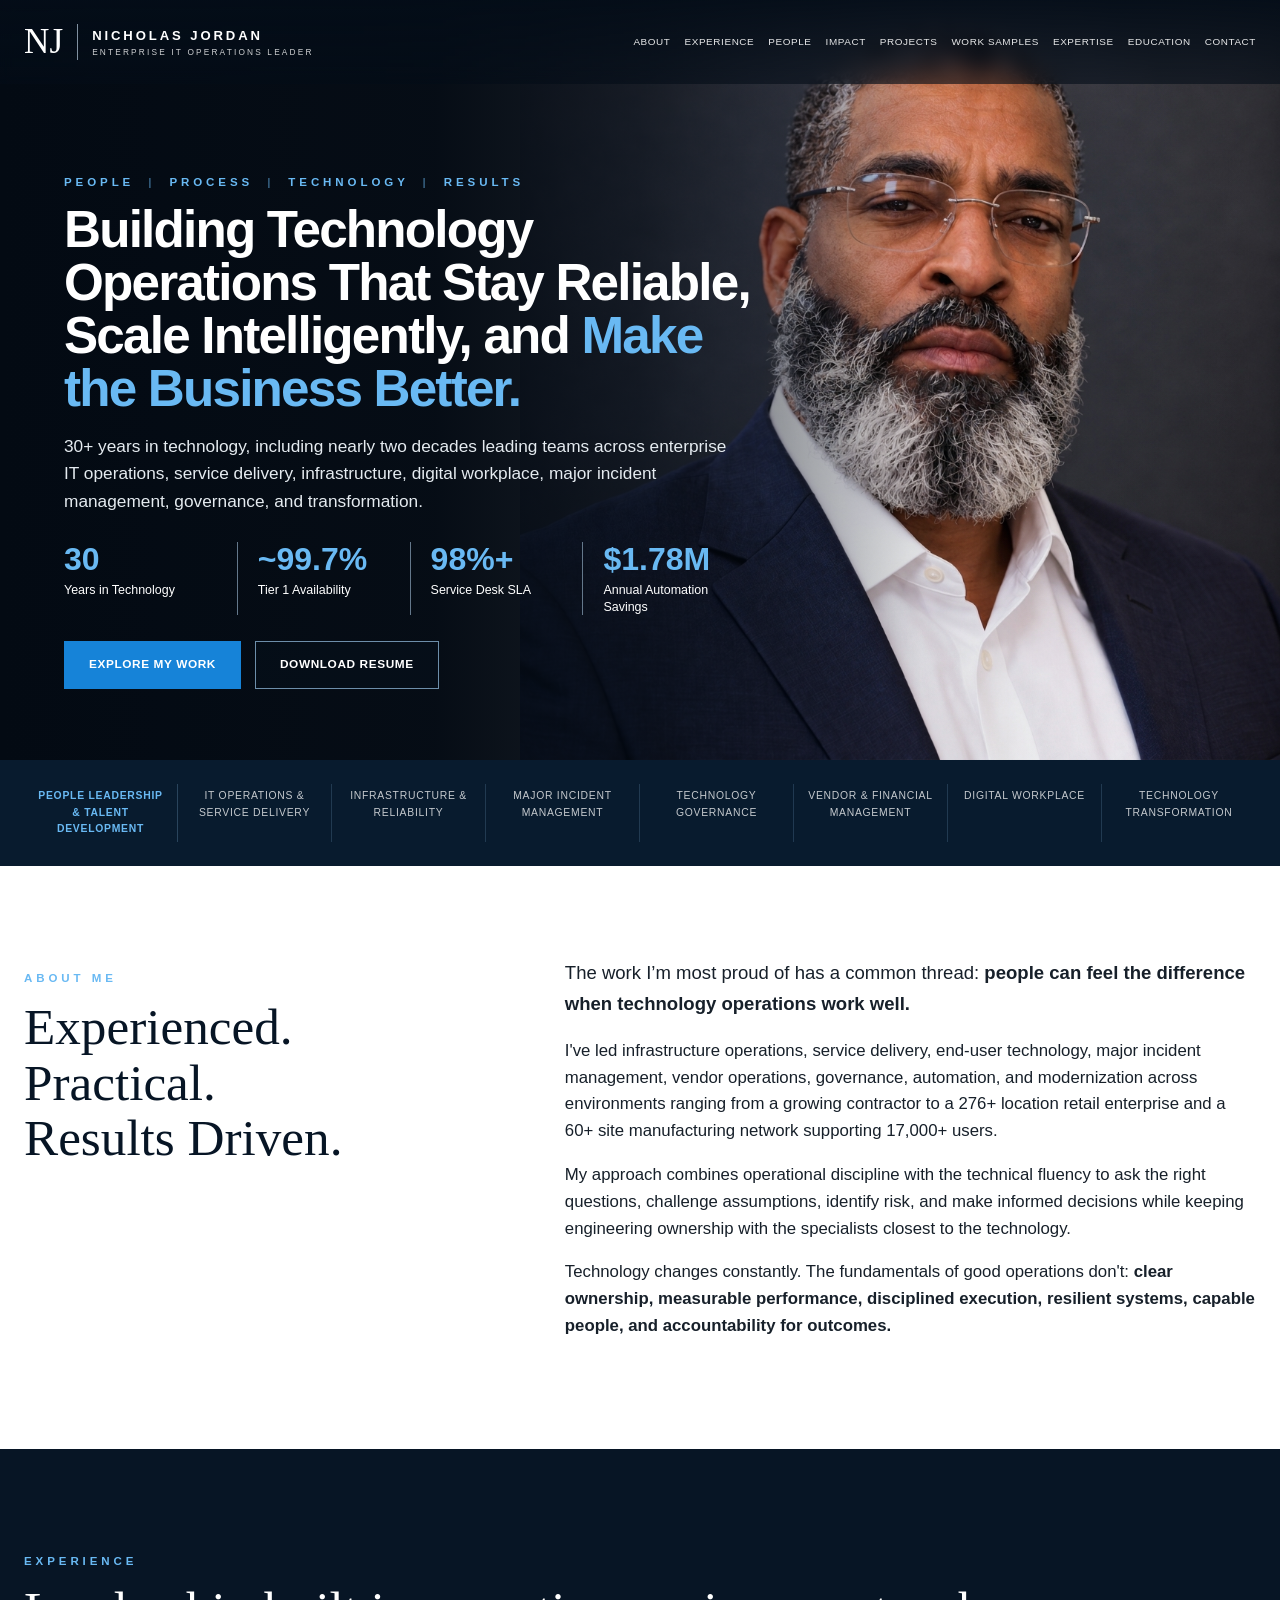
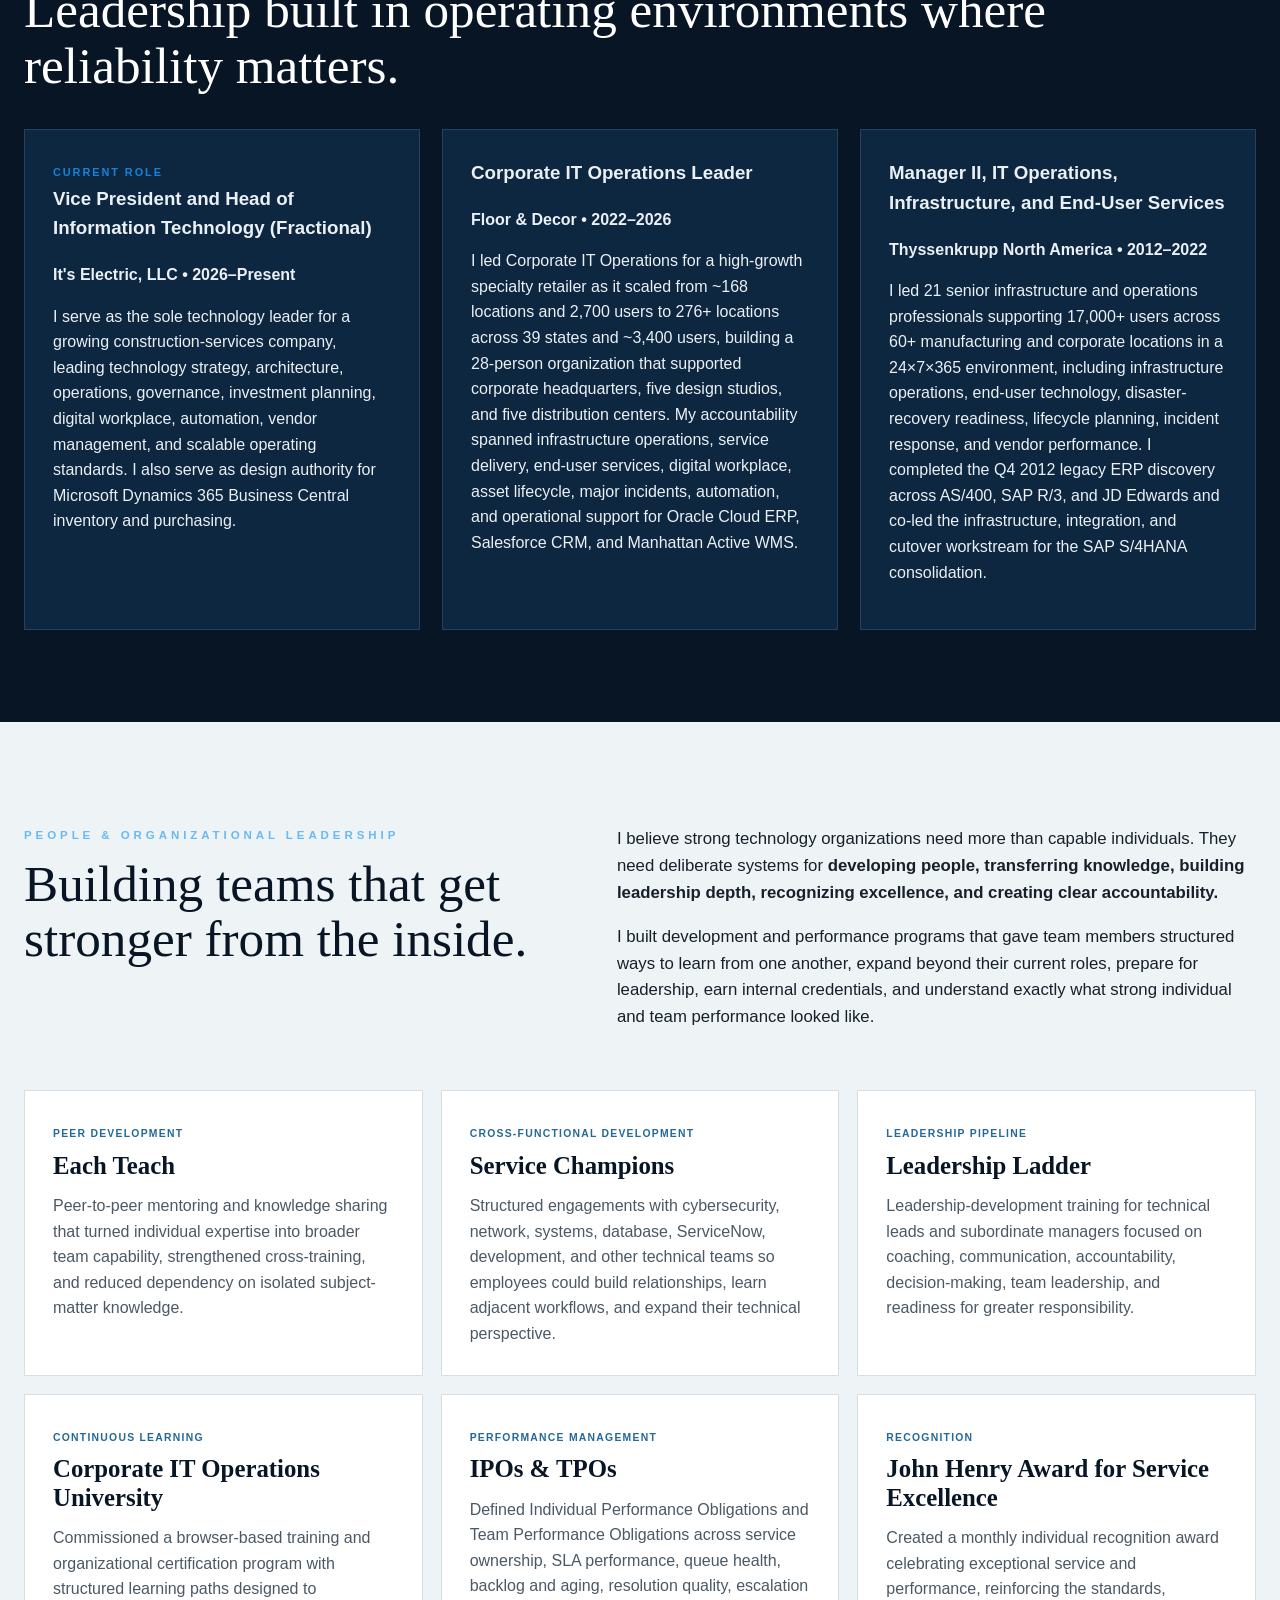
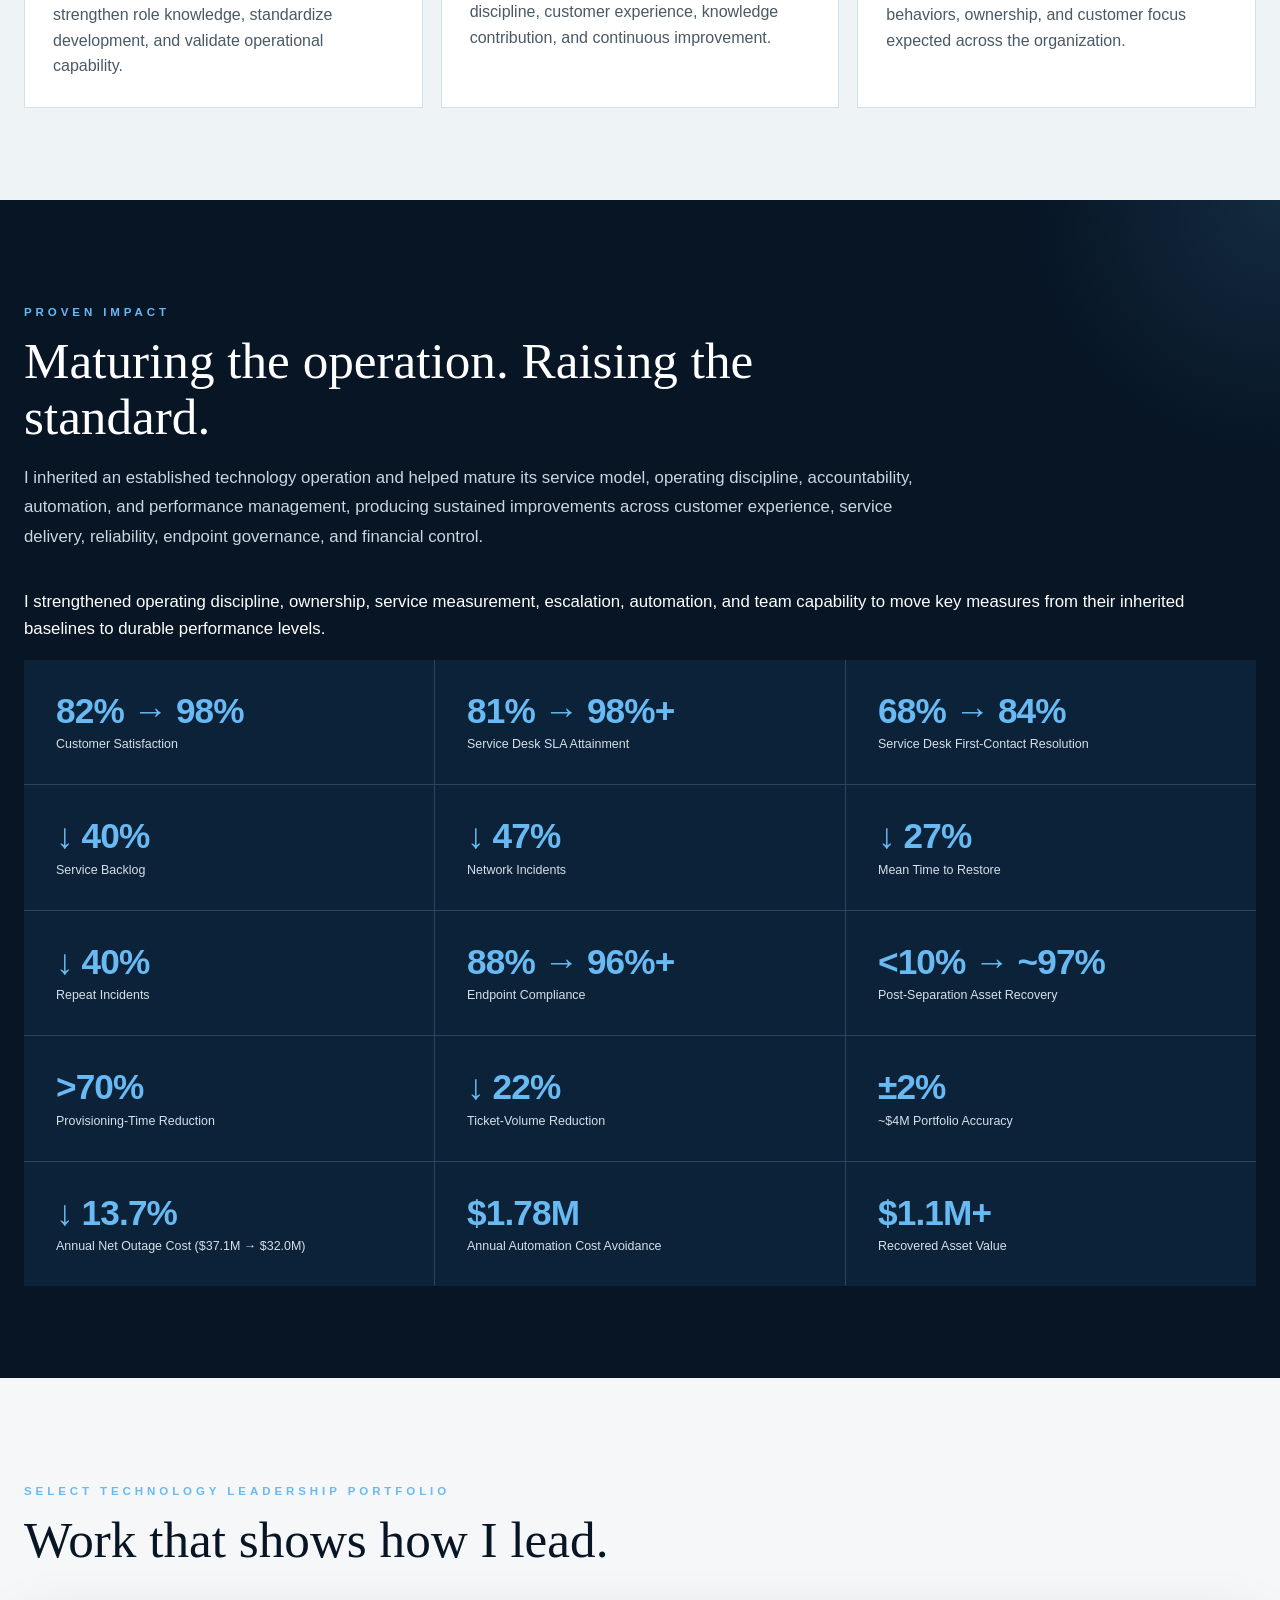
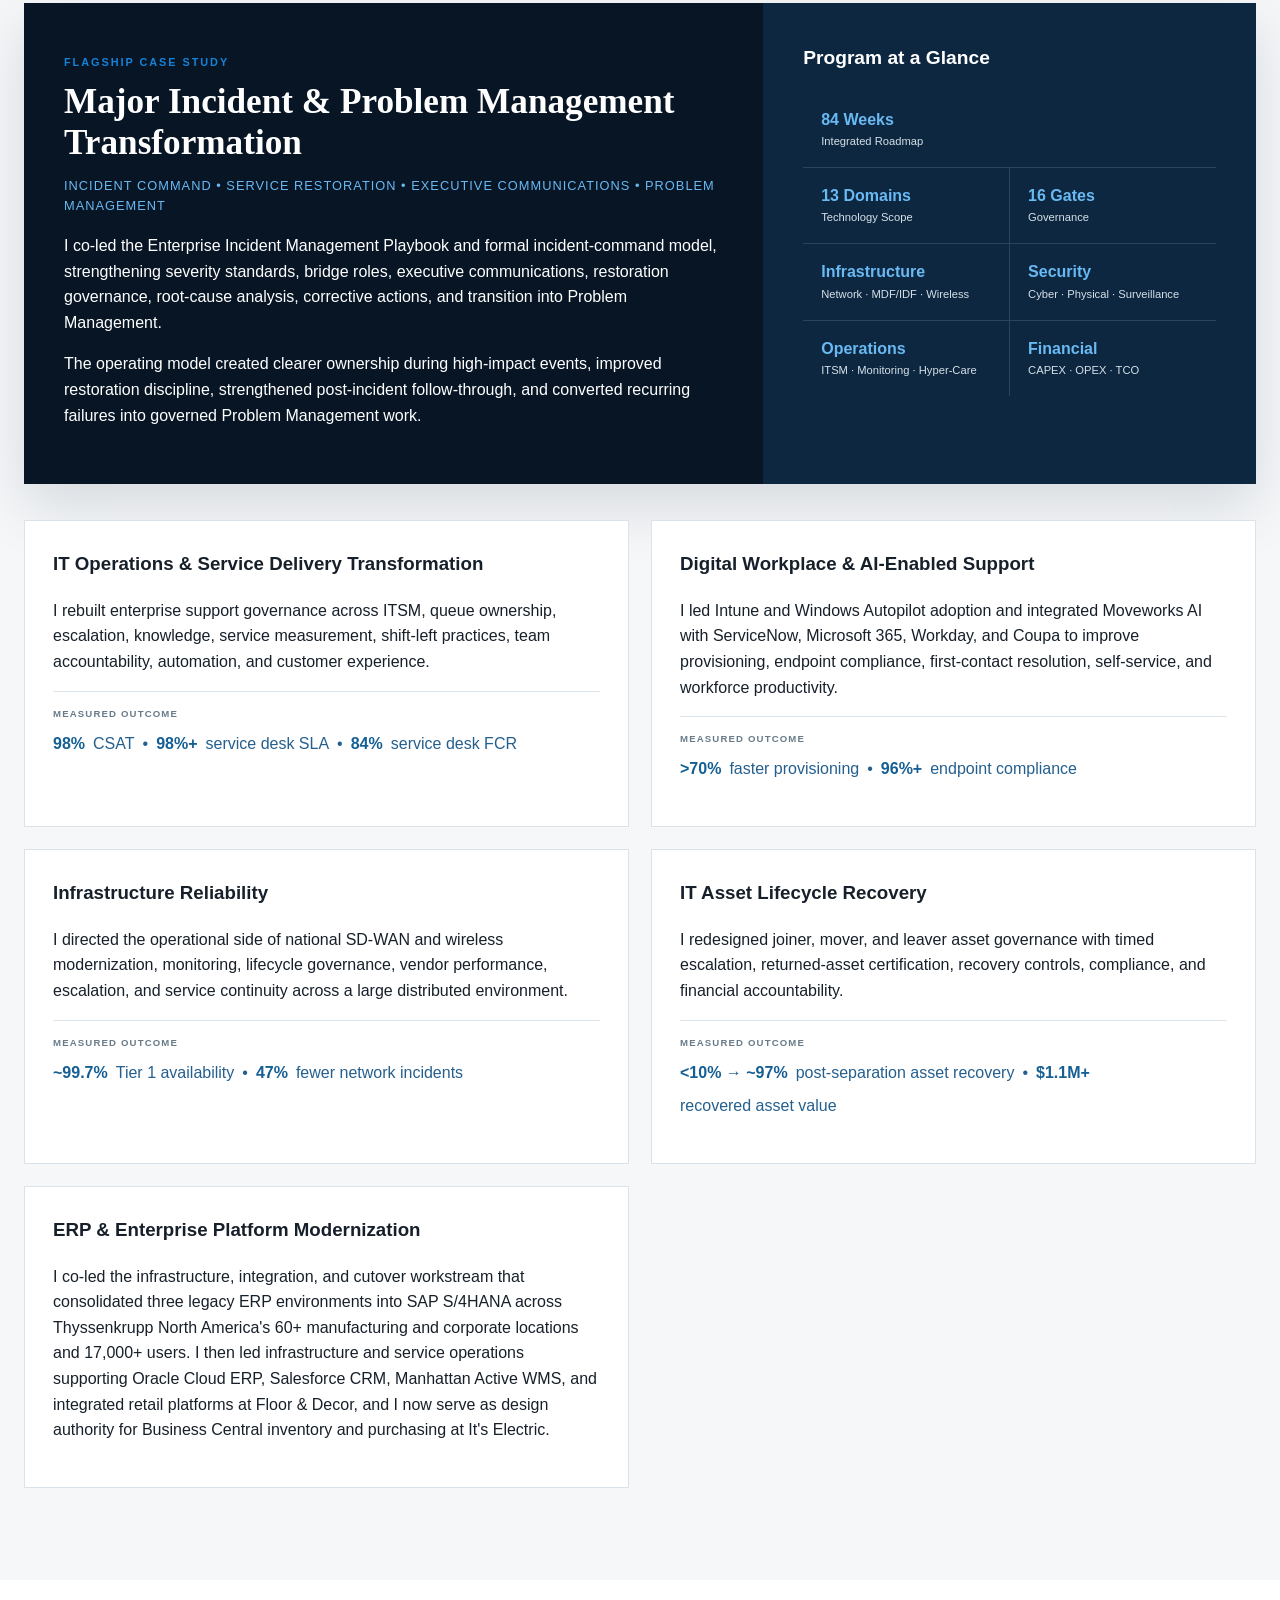
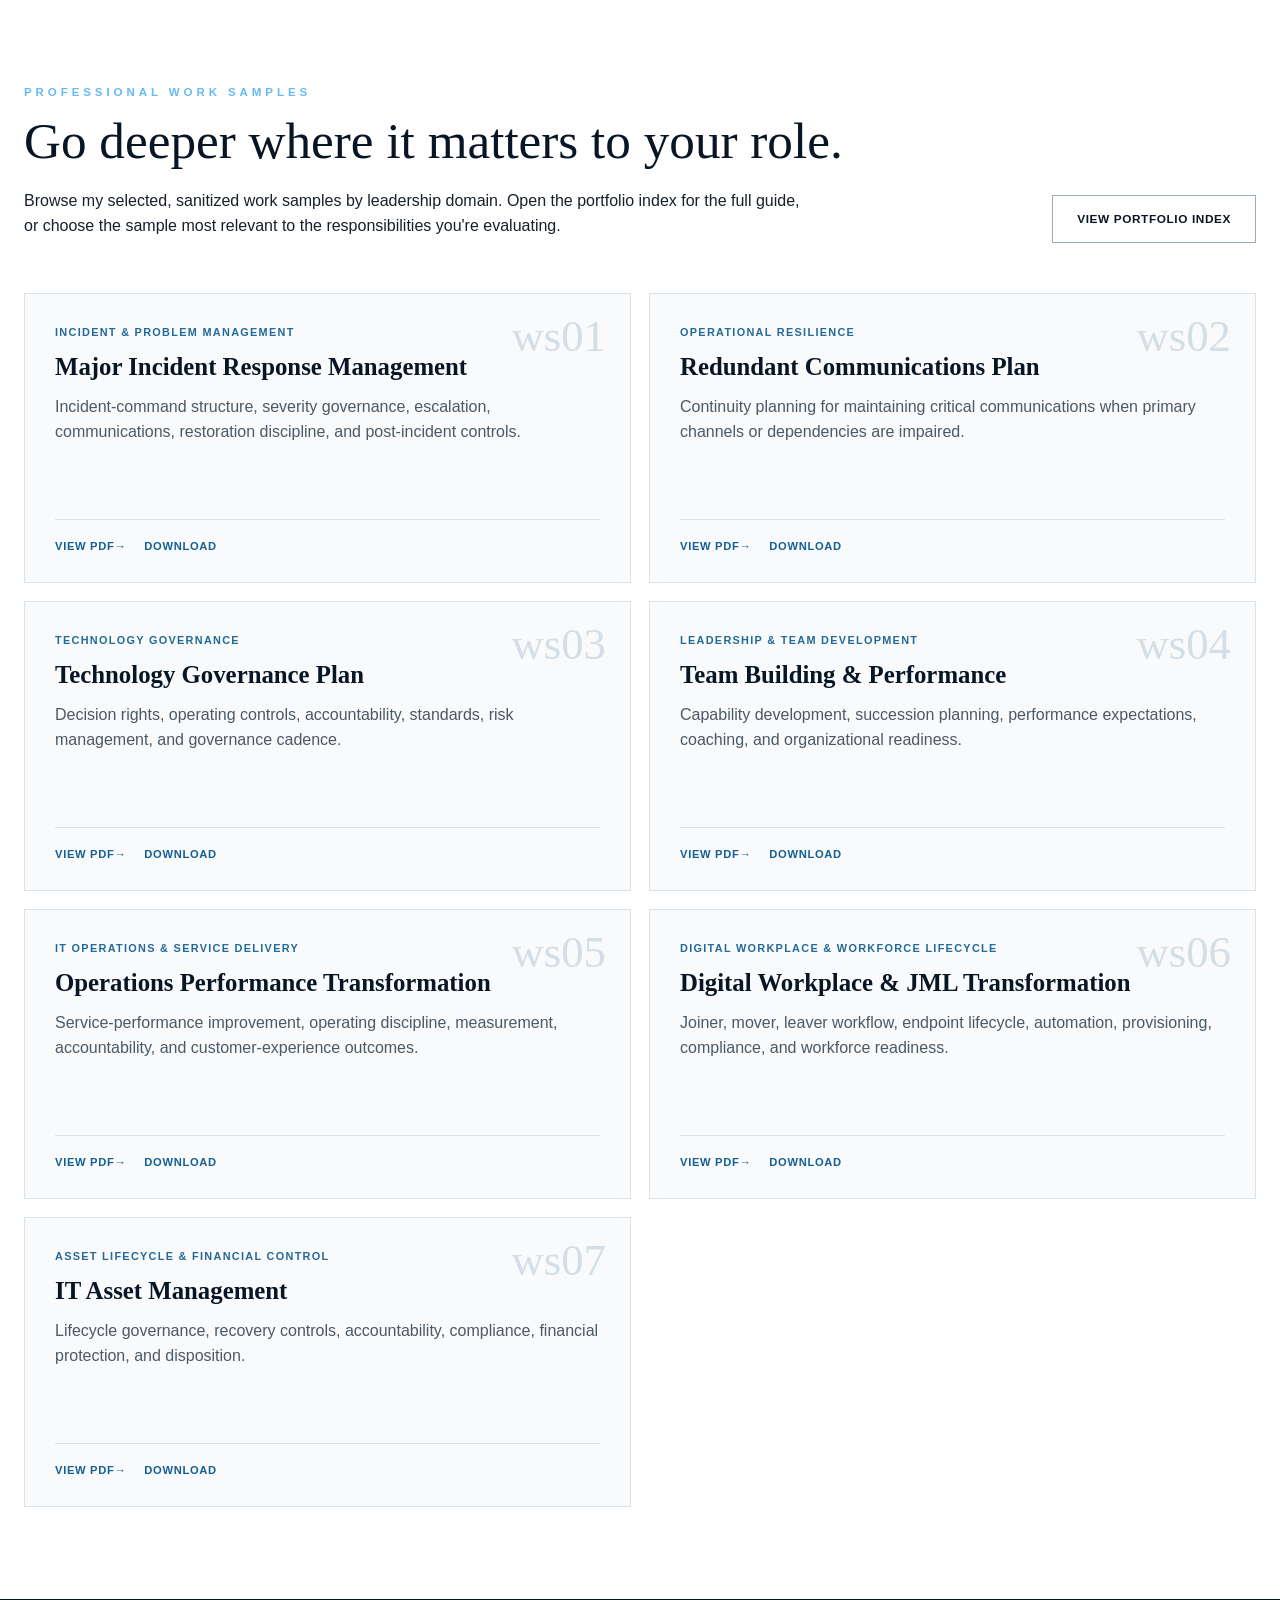
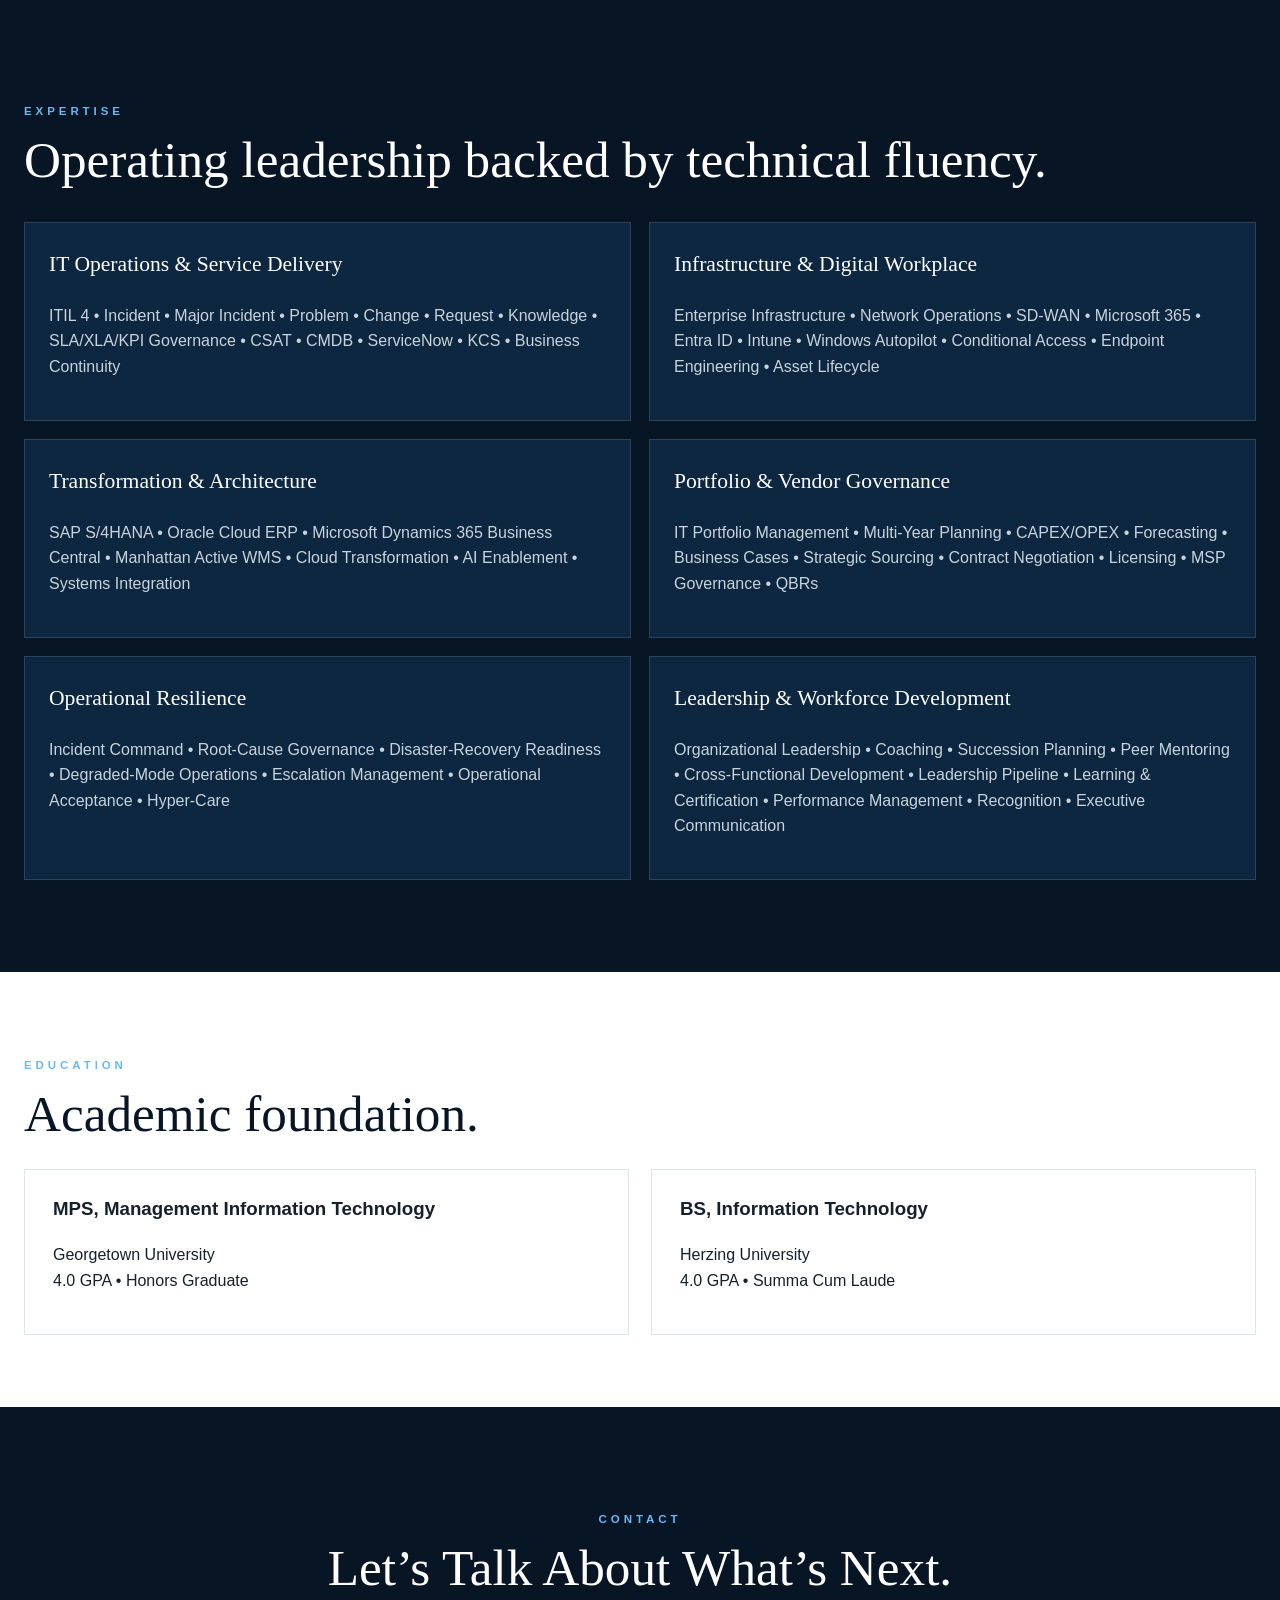
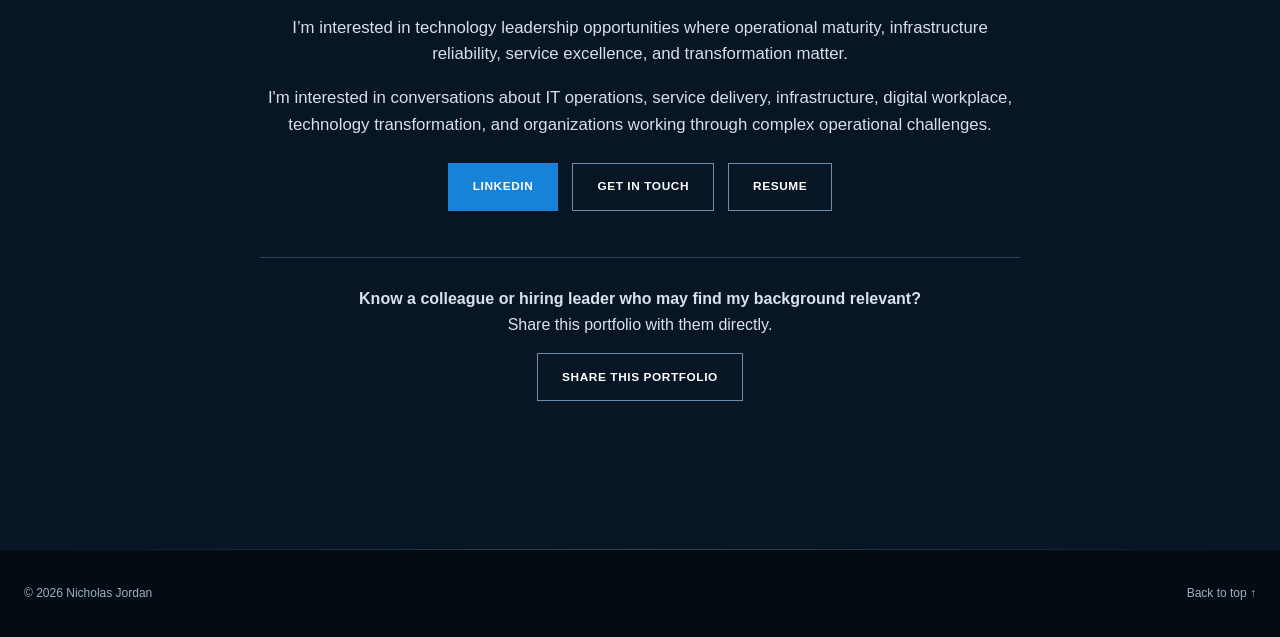
==== commit 82814d53: "Revert the site to the pre-redesign version (77a9bbc) Restores the site exactly as it was before the" ====
--- a/index.html
+++ b/index.html
@@ -5,7 +5,7 @@
   <meta name="viewport" content="width=device-width,initial-scale=1" />
   <title>Nicholas Jordan | Enterprise IT Operations Leader</title>
   <meta name="description" content="Nicholas Jordan is an Atlanta-based enterprise IT operations leader with 30+ years of experience across service delivery, infrastructure, people leadership, digital workplace, major incident management, governance, and technology transformation." />
-  <meta name="theme-color" content="#ffffff" />
+  <meta name="theme-color" content="#071525" />
   <meta property="og:title" content="Nicholas Jordan | Enterprise IT Operations Leader" />
   <meta property="og:description" content="People Leadership • Service Delivery • Infrastructure • Digital Workplace • Technology Transformation" />
   <meta property="og:type" content="website" />
@@ -17,9 +17,6 @@
   <meta name="twitter:description" content="People Leadership • Service Delivery • Infrastructure • Digital Workplace • Technology Transformation" />
   <meta name="twitter:image" content="https://nicholasjordan-atl.com/nicholas-jordan-hero.png" />
   <link rel="canonical" href="https://nicholasjordan-atl.com/" />
-  <link rel="preconnect" href="https://fonts.googleapis.com" />
-  <link rel="preconnect" href="https://fonts.gstatic.com" crossorigin />
-  <link rel="stylesheet" href="https://fonts.googleapis.com/css2?family=Instrument+Sans:wght@400;500;600&family=Instrument+Serif&display=swap" />
   <link rel="stylesheet" href="styles.css" />
   <script type="application/ld+json">{"@context":"https://schema.org","@type":"Person","name":"Nicholas Jordan","url":"https://nicholasjordan-atl.com/","sameAs":["https://www.linkedin.com/in/nicholasjordan-atl/"],"jobTitle":"Enterprise IT Operations Leader","homeLocation":{"@type":"Place","name":"Atlanta, Georgia"},"knowsAbout":["IT Operations","Service Delivery","Infrastructure","Digital Workplace","Major Incident Management","Technology Governance","Technology Transformation"]}</script>
   <script defer src="script.js"></script>
@@ -29,14 +26,17 @@
 <header class="site-header" id="top">
   <a class="brand" href="#home" aria-label="Nicholas Jordan home"><span class="monogram">NJ</span><span><strong>NICHOLAS JORDAN</strong><small>ENTERPRISE IT OPERATIONS LEADER</small></span></a>
   <button class="nav-toggle" aria-expanded="false" aria-controls="nav">Menu</button>
-  <nav id="nav" aria-label="Primary navigation"><a href="#about">About</a><a href="#experience">Experience</a><a href="#impact">Impact</a><a href="#samples">Work Samples</a><a href="#projects">Projects</a><a href="#expertise">Expertise</a><a href="#contact">Contact</a></nav>
+  <nav id="nav" aria-label="Primary navigation"><a href="#about">About</a><a href="#experience">Experience</a><a href="#people">People</a><a href="#impact">Impact</a><a href="#projects">Projects</a><a href="#samples">Work Samples</a><a href="#expertise">Expertise</a><a href="#credentials">Education</a><a href="#contact">Contact</a></nav>
 </header>
 <main id="main">
-<section class="hero" id="home"><div class="hero-image" role="img" aria-label="Professional portrait of Nicholas Jordan"></div><div class="hero-copy"><p class="eyebrow">PEOPLE <span>|</span> PROCESS <span>|</span> TECHNOLOGY <span>|</span> RESULTS</p><h1>Technology operations that stay reliable, scale well, and make the business better.</h1><p class="lede">30+ years in technology, including nearly two decades leading teams across IT operations, service delivery, infrastructure, digital workplace, major incident management, and governance.</p><div class="metrics hero-metrics"><div><strong>30+</strong><span>Years in technology</span></div><div><strong>~99.7%</strong><span>Tier 1 availability</span></div><div><strong>98%+</strong><span>Service desk SLA</span></div><div><strong>$1.78M</strong><span>Annual automation cost avoidance</span></div></div><div class="actions"><a class="btn primary" href="#samples">View work samples</a><a class="btn secondary" href="Nicholas Jordan Resume 15-year Abbreviated.pdf" download>Download resume</a></div></div></section>
-<section class="section split" id="about"><div><p class="kicker">ABOUT ME</p><h2>Experienced. Practical.<br>Results driven.</h2></div><div class="prose"><p>The work I'm most proud of has a common thread: <strong>people can feel the difference when technology operations work well.</strong></p><p>I've led infrastructure, service delivery, end-user technology, major incidents, vendors, and governance in environments ranging from a growing contractor to a 276+ location retailer and a 60+ site manufacturing network with 17,000+ users.</p><p>I pair operational discipline with enough technical fluency to ask the right questions and weigh risk, while engineering ownership stays with the specialists closest to the work. The fundamentals hold steady as technology changes: <strong>clear ownership, measurable performance, resilient systems, capable people, and accountability for outcomes.</strong></p></div></section>
-<section class="section dark" id="experience"><p class="kicker">EXPERIENCE</p><h2>Leadership built where reliability matters.</h2><div class="cards three"><article><span class="role-tag">CURRENT ROLE</span><h3>Vice President and Head of Information Technology (Fractional)</h3><p><strong>It's Electric, LLC • 2026 to present</strong></p><p>Sole technology leader for a growing construction-services company, owning strategy, architecture, operations, governance, investment planning, and the digital workplace. Design authority for Microsoft Dynamics 365 Business Central inventory and purchasing.</p></article><article><h3>Senior Manager, Corporate IT Operations</h3><p><strong>Floor &amp; Decor • 2022 to 2026</strong></p><p>Led Corporate IT Operations as the retailer scaled from ~168 locations and 2,700 users to 276+ locations across 39 states and ~3,400 users, building a 28-person organization. Supported Oracle Cloud ERP, Salesforce CRM, and Manhattan Active WMS operations.</p></article><article><h3>Manager II, IT Operations, Infrastructure, and End-User Services</h3><p><strong>Thyssenkrupp North America • 2012 to 2022</strong></p><p>Led 21 senior infrastructure and operations professionals supporting 17,000+ users across 60+ manufacturing and corporate locations, 24x7x365. Completed the Q4 2012 legacy ERP discovery and co-led the infrastructure, integration, and cutover workstream for the SAP S/4HANA consolidation.</p></article></div><p class="more"><a href="Nicholas Jordan Resume 15-year Abbreviated.pdf" target="_blank" rel="noopener">Read the full resume</a></p></section>
-<section class="section" id="impact"><p class="kicker">PROVEN IMPACT</p><h2>Maturing the operation. Raising the standard.</h2><p class="prose">I inherited an established operation and moved its key measures from their baselines to durable performance levels.</p><p class="legend"><i class="gauge" style="--now:70;--was:40" aria-hidden="true"></i> Bar shows the current level; the tick marks the starting baseline. Reductions are indexed to a baseline of 100.</p><div class="impact-grid"><div><strong>82% → 98%</strong><span>Customer satisfaction</span><i class="gauge" style="--now:98;--was:82" aria-hidden="true"></i></div><div><strong>81% → 98%+</strong><span>Service desk SLA attainment</span><i class="gauge" style="--now:98;--was:81" aria-hidden="true"></i></div><div><strong>68% → 84%</strong><span>Service desk first-contact resolution</span><i class="gauge" style="--now:84;--was:68" aria-hidden="true"></i></div><div><strong>88% → 96%+</strong><span>Endpoint compliance</span><i class="gauge" style="--now:96;--was:88" aria-hidden="true"></i></div><div><strong>&lt;10% → ~97%</strong><span>Post-separation asset recovery</span><i class="gauge" style="--now:97;--was:10" aria-hidden="true"></i></div><div><strong>↓ 27%</strong><span>Mean time to restore</span><i class="gauge" style="--now:73;--was:100" aria-hidden="true"></i></div><div><strong>↓ 40%</strong><span>Repeat incidents</span><i class="gauge" style="--now:60;--was:100" aria-hidden="true"></i></div><div><strong>↓ 47%</strong><span>Network incidents</span><i class="gauge" style="--now:53;--was:100" aria-hidden="true"></i></div><div><strong>↓ 40%</strong><span>Service backlog</span><i class="gauge" style="--now:60;--was:100" aria-hidden="true"></i></div><div><strong>↓ 22%</strong><span>Ticket volume</span><i class="gauge" style="--now:78;--was:100" aria-hidden="true"></i></div><div><strong>↓ 70%+</strong><span>Provisioning time</span><i class="gauge" style="--now:30;--was:100" aria-hidden="true"></i></div><div><strong>↓ 13.7%</strong><span>Annual net outage cost ($37.1M → $32.0M)</span><i class="gauge" style="--now:86.3;--was:100" aria-hidden="true"></i></div><div><strong>$1.78M</strong><span>Annual automation cost avoidance</span></div><div><strong>$1.1M+</strong><span>Recovered asset value</span></div><div><strong>±2%</strong><span>Variance on a ~$4M IT portfolio</span></div></div></section>
-<section class="section samples" id="samples"><div class="samples-head"><div><p class="kicker">PROFESSIONAL WORK SAMPLES</p><h2>Go deeper where it matters to your role.</h2><p>Sanitized samples organized by leadership domain. Open the portfolio index for the full guide.</p></div><a class="btn secondary light index-btn" href="N. Jordan - Sample Portfolio Index (1).pdf" target="_blank" rel="noopener">View portfolio index</a></div><div class="sample-grid">
+<section class="hero" id="home"><div class="hero-image" role="img" aria-label="Professional portrait of Nicholas Jordan"></div><div class="hero-shade"></div><div class="hero-copy"><p class="eyebrow">PEOPLE <span>|</span> PROCESS <span>|</span> TECHNOLOGY <span>|</span> RESULTS</p><h1>Building Technology Operations That Stay Reliable, Scale Intelligently, and <em>Make the Business Better.</em></h1><p class="lede">30+ years in technology, including nearly two decades leading teams across enterprise IT operations, service delivery, infrastructure, digital workplace, major incident management, governance, and transformation.</p><div class="metrics hero-metrics"><div><strong>30</strong><span>Years in Technology</span></div><div><strong>~99.7%</strong><span>Tier 1 Availability</span></div><div><strong>98%+</strong><span>Service Desk SLA</span></div><div><strong>$1.78M</strong><span>Annual Automation Savings</span></div></div><div class="actions"><a class="btn primary" href="#projects">Explore My Work</a><a class="btn secondary" href="Nicholas Jordan Resume 15-year Abbreviated.pdf" download>Download Resume</a></div></div></section>
+<section class="cap-strip" aria-label="Leadership domains"><span>People Leadership & Talent Development</span><span>IT Operations & Service Delivery</span><span>Infrastructure & Reliability</span><span>Major Incident Management</span><span>Technology Governance</span><span>Vendor & Financial Management</span><span>Digital Workplace</span><span>Technology Transformation</span></section>
+<section class="section split" id="about"><div><p class="kicker">ABOUT ME</p><h2>Experienced. Practical.<br>Results Driven.</h2></div><div class="prose"><p>I've spent 30+ years in technology, and the work I'm most proud of has a common thread: <strong>people can feel the difference when technology operations work well.</strong></p><p>I've led infrastructure operations, service delivery, end-user technology, major incident management, vendor operations, governance, automation, and modernization across environments ranging from a growing contractor to a 276+ location retail enterprise and a 60+ site manufacturing network supporting 17,000+ users.</p><p>My approach combines operational discipline with the technical fluency to ask the right questions, challenge assumptions, identify risk, and make informed decisions while keeping engineering ownership with the specialists closest to the technology.</p><p>Technology changes constantly. The fundamentals of good operations don't: <strong>clear ownership, measurable performance, disciplined execution, resilient systems, capable people, and accountability for outcomes.</strong></p></div></section>
+<section class="section dark" id="experience"><p class="kicker">EXPERIENCE</p><h2>Leadership built in operating environments where reliability matters.</h2><div class="cards three"><article><span class="role-tag">CURRENT ROLE</span><h3>Vice President and Head of Information Technology (Fractional)</h3><p><strong>It's Electric, LLC • 2026–Present</strong></p><p>I serve as the sole technology leader for a growing construction-services company, leading technology strategy, architecture, operations, governance, investment planning, digital workplace, automation, vendor management, and scalable operating standards. I also serve as design authority for Microsoft Dynamics 365 Business Central inventory and purchasing.</p></article><article><h3>Corporate IT Operations Leader</h3><p><strong>Floor & Decor • 2022–2026</strong></p><p>I led Corporate IT Operations for a high-growth specialty retailer as it scaled from ~168 locations and 2,700 users to 276+ locations across 39 states and ~3,400 users, building a 28-person organization that supported corporate headquarters, five design studios, and five distribution centers. My accountability spanned infrastructure operations, service delivery, end-user services, digital workplace, asset lifecycle, major incidents, automation, and operational support for Oracle Cloud ERP, Salesforce CRM, and Manhattan Active WMS.</p></article><article><h3>Manager II, IT Operations, Infrastructure, and End-User Services</h3><p><strong>Thyssenkrupp North America • 2012–2022</strong></p><p>I led 21 senior infrastructure and operations professionals supporting 17,000+ users across 60+ manufacturing and corporate locations in a 24×7×365 environment, including infrastructure operations, end-user technology, disaster-recovery readiness, lifecycle planning, incident response, and vendor performance. I completed the Q4 2012 legacy ERP discovery across AS/400, SAP R/3, and JD Edwards and co-led the infrastructure, integration, and cutover workstream for the SAP S/4HANA consolidation.</p></article></div></section>
+<section class="section people" id="people"><div class="people-intro"><div><p class="kicker">PEOPLE & ORGANIZATIONAL LEADERSHIP</p><h2>Building teams that get stronger from the inside.</h2></div><div class="prose"><p>I believe strong technology organizations need more than capable individuals. They need deliberate systems for <strong>developing people, transferring knowledge, building leadership depth, recognizing excellence, and creating clear accountability.</strong></p><p>I built development and performance programs that gave team members structured ways to learn from one another, expand beyond their current roles, prepare for leadership, earn internal credentials, and understand exactly what strong individual and team performance looked like.</p></div></div><div class="people-grid"><article><span class="people-tag">PEER DEVELOPMENT</span><h3>Each Teach</h3><p>Peer-to-peer mentoring and knowledge sharing that turned individual expertise into broader team capability, strengthened cross-training, and reduced dependency on isolated subject-matter knowledge.</p></article><article><span class="people-tag">CROSS-FUNCTIONAL DEVELOPMENT</span><h3>Service Champions</h3><p>Structured engagements with cybersecurity, network, systems, database, ServiceNow, development, and other technical teams so employees could build relationships, learn adjacent workflows, and expand their technical perspective.</p></article><article><span class="people-tag">LEADERSHIP PIPELINE</span><h3>Leadership Ladder</h3><p>Leadership-development training for technical leads and subordinate managers focused on coaching, communication, accountability, decision-making, team leadership, and readiness for greater responsibility.</p></article><article><span class="people-tag">CONTINUOUS LEARNING</span><h3>Corporate IT Operations University</h3><p>Commissioned a browser-based training and organizational certification program with structured learning paths designed to strengthen role knowledge, standardize development, and validate operational capability.</p></article><article><span class="people-tag">PERFORMANCE MANAGEMENT</span><h3>IPOs & TPOs</h3><p>Defined Individual Performance Obligations and Team Performance Obligations across service ownership, SLA performance, queue health, backlog and aging, resolution quality, escalation discipline, customer experience, knowledge contribution, and continuous improvement.</p></article><article><span class="people-tag">RECOGNITION</span><h3>John Henry Award for Service Excellence</h3><p>Created a monthly individual recognition award celebrating exceptional service and performance, reinforcing the standards, behaviors, ownership, and customer focus expected across the organization.</p></article></div></section>
+<section class="section" id="impact"><p class="kicker">PROVEN IMPACT</p><h2>Maturing the operation I inherited, then sustaining stronger performance.</h2><p class="prose">I strengthened operating discipline, ownership, service measurement, escalation, automation, and team capability to move key measures from their inherited baselines to durable performance levels.</p><div class="impact-grid"><div><strong>82% → 98%</strong><span>Customer Satisfaction</span></div><div><strong>81% → 98%+</strong><span>Service Desk SLA Attainment</span></div><div><strong>68% → 84%</strong><span>Service Desk First-Contact Resolution</span></div><div><strong>↓ 40%</strong><span>Service Backlog</span></div><div><strong>↓ 47%</strong><span>Network Incidents</span></div><div><strong>↓ 27%</strong><span>Mean Time to Restore</span></div><div><strong>↓ 40%</strong><span>Repeat Incidents</span></div><div><strong>88% → 96%+</strong><span>Endpoint Compliance</span></div><div><strong>~97%</strong><span>Post-Separation Asset Recovery</span></div><div><strong>&gt;70%</strong><span>Provisioning-Time Reduction</span></div><div><strong>22%</strong><span>Ticket-Volume Reduction</span></div><div><strong>±2%</strong><span>~$4M Portfolio Accuracy</span></div><div><strong>↓ 13.7%</strong><span>Annual Net Outage Cost ($37.1M → $32.0M)</span></div><div><strong>$1.78M</strong><span>Annual Automation Cost Avoidance</span></div><div><strong>$1.1M+</strong><span>Recovered Asset Value</span></div></div></section>
+<section class="section projects" id="projects"><p class="kicker">SELECT TECHNOLOGY LEADERSHIP PORTFOLIO</p><h2>Work that shows how I lead.</h2><article class="flagship"><div><p class="flag">FLAGSHIP CASE STUDY</p><h3>Major Incident & Problem Management Transformation</h3><p class="sub">Incident Command • Service Restoration • Executive Communications • Problem Management</p><p>I co-led the Enterprise Incident Management Playbook and formal incident-command model, strengthening severity standards, bridge roles, executive communications, restoration governance, root-cause analysis, corrective actions, and transition into Problem Management.</p><p>The operating model created clearer ownership during high-impact events, improved restoration discipline, strengthened post-incident follow-through, and converted recurring failures into governed Problem Management work.</p></div><div class="scope"><h4>Measured Impact</h4><ul><li>27% reduction in mean time to restore</li><li>40% reduction in repeat incidents</li><li>Defined incident-command roles and escalation paths</li><li>Standardized executive communications and bridge cadence</li><li>Strengthened RCA, corrective-action, and Problem Management governance</li></ul></div></article><div class="cards two project-cards"><article><h3>IT Operations & Service Delivery Transformation</h3><p>I rebuilt enterprise support governance across ITSM, queue ownership, escalation, knowledge, service measurement, shift-left practices, team accountability, automation, and customer experience.</p><p class="result"><strong>98%</strong> CSAT <span>•</span> <strong>98%+</strong> service desk SLA <span>•</span> <strong>84%</strong> service desk FCR</p></article><article><h3>Digital Workplace & AI-Enabled Support</h3><p>I led Intune and Windows Autopilot adoption and integrated Moveworks AI with ServiceNow, Microsoft 365, Workday, and Coupa to improve provisioning, endpoint compliance, first-contact resolution, self-service, and workforce productivity.</p><p class="result"><strong>&gt;70%</strong> faster provisioning <span>•</span> <strong>96%+</strong> endpoint compliance</p></article><article><h3>Infrastructure Reliability</h3><p>I directed the operational side of national SD-WAN and wireless modernization, monitoring, lifecycle governance, vendor performance, escalation, and service continuity across a large distributed environment.</p><p class="result"><strong>~99.7%</strong> Tier 1 availability <span>•</span> <strong>47%</strong> fewer network incidents</p></article><article><h3>IT Asset Lifecycle Recovery</h3><p>I redesigned joiner, mover, and leaver asset governance with timed escalation, returned-asset certification, recovery controls, compliance, and financial accountability.</p><p class="result"><strong>&lt;10% → ~97%</strong> post-separation asset recovery <span>•</span> <strong>$1.1M+</strong> recovered asset value</p></article><article><h3>ERP & Enterprise Platform Modernization</h3><p>I co-led the infrastructure, integration, and cutover workstream that consolidated three legacy ERP environments into SAP S/4HANA across Thyssenkrupp North America's 60+ manufacturing and corporate locations and 17,000+ users. I then led infrastructure and service operations supporting Oracle Cloud ERP, Salesforce CRM, Manhattan Active WMS, and integrated retail platforms at Floor & Decor, and I now serve as design authority for Business Central inventory and purchasing at It's Electric.</p></article></div></section>
+<section class="section samples" id="samples"><div class="samples-head"><div><p class="kicker">PROFESSIONAL WORK SAMPLES</p><h2>Go deeper where it matters to your role.</h2><p>Browse my selected, sanitized work samples by leadership domain. Open the portfolio index for the full guide, or choose the sample most relevant to the responsibilities you're evaluating.</p></div><a class="btn secondary light index-btn" href="N. Jordan - Sample Portfolio Index (1).pdf" target="_blank" rel="noopener">View Portfolio Index</a></div><div class="sample-grid">
 <article class="sample-card"><span class="sample-no">ws01</span><p class="sample-domain">Incident & Problem Management</p><h3>Major Incident Response Management</h3><p>Incident-command structure, severity governance, escalation, communications, restoration discipline, and post-incident controls.</p><div class="sample-actions"><a href="Sample - WS01 Incident Response Mgmnt.pdf" target="_blank" rel="noopener">View PDF</a><a href="Sample - WS01 Incident Response Mgmnt.pdf" download>Download</a></div></article>
 <article class="sample-card"><span class="sample-no">ws02</span><p class="sample-domain">Operational Resilience</p><h3>Redundant Communications Plan</h3><p>Continuity planning for maintaining critical communications when primary channels or dependencies are impaired.</p><div class="sample-actions"><a href="Sample - WS02 Redundant Comms. Plan.pdf" target="_blank" rel="noopener">View PDF</a><a href="Sample - WS02 Redundant Comms. Plan.pdf" download>Download</a></div></article>
 <article class="sample-card"><span class="sample-no">ws03</span><p class="sample-domain">Technology Governance</p><h3>Technology Governance Plan</h3><p>Decision rights, operating controls, accountability, standards, risk management, and governance cadence.</p><div class="sample-actions"><a href="Sample - WS03 Technology Governance Plan.pdf" target="_blank" rel="noopener">View PDF</a><a href="Sample - WS03 Technology Governance Plan.pdf" download>Download</a></div></article>
@@ -45,12 +45,10 @@
 <article class="sample-card"><span class="sample-no">ws06</span><p class="sample-domain">Digital Workplace & Workforce Lifecycle</p><h3>Digital Workplace & JML Transformation</h3><p>Joiner, mover, leaver workflow, endpoint lifecycle, automation, provisioning, compliance, and workforce readiness.</p><div class="sample-actions"><a href="Sample - WS06 DW & JML Transformation.pdf" target="_blank" rel="noopener">View PDF</a><a href="Sample - WS06 DW & JML Transformation.pdf" download>Download</a></div></article>
 <article class="sample-card"><span class="sample-no">ws07</span><p class="sample-domain">Asset Lifecycle & Financial Control</p><h3>IT Asset Management</h3><p>Lifecycle governance, recovery controls, accountability, compliance, financial protection, and disposition.</p><div class="sample-actions"><a href="Sample - WS07 IT Asset Management.pdf" target="_blank" rel="noopener">View PDF</a><a href="Sample - WS07 IT Asset Management.pdf" download>Download</a></div></article>
 </div></section>
-<section class="section projects" id="projects"><p class="kicker">SELECT TECHNOLOGY LEADERSHIP PORTFOLIO</p><h2>Work that shows how I lead.</h2><article class="flagship"><div><p class="flag">FLAGSHIP CASE STUDY</p><h3>Major Incident &amp; Problem Management Transformation</h3><p class="sub">Incident command • Service restoration • Executive communications • Problem management</p><p>I co-led the Enterprise Incident Management Playbook and a formal incident-command model covering severity standards, bridge roles, executive communications, root-cause analysis, and corrective actions. Recurring failures became governed Problem Management work.</p></div><div class="scope"><h4>Measured impact</h4><div class="scope-matrix"><div><strong>27%</strong><span>Lower mean time to restore</span></div><div><strong>40%</strong><span>Fewer repeat incidents</span></div><div><strong>13.7%</strong><span>Lower annual net outage cost ($37.1M → $32.0M)</span></div><div><strong>1 model</strong><span>Incident-command roles, escalation paths, and executive bridge cadence</span></div></div></div></article><div class="cards three project-cards"><article><h3>IT Operations &amp; Service Delivery</h3><p>Rebuilt support governance across ITSM, queue ownership, escalation, knowledge, and service measurement.</p><p class="result"><strong>98%</strong> CSAT <span>•</span> <strong>98%+</strong> service desk SLA <span>•</span> <strong>84%</strong> service desk FCR</p></article><article><h3>Digital Workplace &amp; AI-Enabled Support</h3><p>Led Intune and Autopilot adoption and integrated Moveworks AI with ServiceNow, Microsoft 365, Workday, and Coupa.</p><p class="result"><strong>&gt;70%</strong> faster provisioning <span>•</span> <strong>96%+</strong> endpoint compliance</p></article><article><h3>Infrastructure Reliability</h3><p>Directed the operational side of national SD-WAN and wireless modernization, monitoring, and vendor performance.</p><p class="result"><strong>~99.7%</strong> Tier 1 availability <span>•</span> <strong>47%</strong> fewer network incidents</p></article><article><h3>IT Asset Lifecycle Recovery</h3><p>Redesigned joiner, mover, and leaver asset governance with timed escalation, returned-asset certification, and financial accountability.</p><p class="result"><strong>&lt;10% → ~97%</strong> asset recovery <span>•</span> <strong>$1.1M+</strong> recovered</p></article><article><h3>ERP &amp; Enterprise Platform Modernization</h3><p>Co-led the infrastructure, integration, and cutover workstream that consolidated three legacy ERP environments into SAP S/4HANA across Thyssenkrupp North America's 60+ manufacturing and corporate locations and 17,000+ users. Subsequently led infrastructure and service operations supporting Oracle Cloud ERP, Salesforce CRM, Manhattan Active WMS, and integrated retail platforms at Floor &amp; Decor, and now serves as design authority for Business Central inventory and purchasing at It's Electric.</p><p class="result"><strong>3 to 1</strong> ERP environments <span>•</span> <strong>60+</strong> locations <span>•</span> <strong>17,000+</strong> users</p></article></div></section>
-<section class="section people" id="people"><div class="people-intro"><div><p class="kicker">PEOPLE &amp; ORGANIZATIONAL LEADERSHIP</p><h2>Building teams that get stronger from the inside.</h2></div><div class="prose"><p>Strong technology organizations need deliberate systems for <strong>developing people, transferring knowledge, building leadership depth, and recognizing excellence.</strong> I built these six programs to do that.</p></div></div><div class="people-grid"><article><span class="people-tag">PEER DEVELOPMENT</span><h3>Each Teach</h3><p>Peer-to-peer mentoring that turned individual expertise into team capability and reduced reliance on single experts.</p></article><article><span class="people-tag">CROSS-FUNCTIONAL DEVELOPMENT</span><h3>Service Champions</h3><p>Structured engagements with cybersecurity, network, systems, database, and ServiceNow teams that built relationships and broader technical perspective.</p></article><article><span class="people-tag">LEADERSHIP PIPELINE</span><h3>Leadership Ladder</h3><p>Leadership training for technical leads and managers on coaching, communication, accountability, and decision-making.</p></article><article><span class="people-tag">CONTINUOUS LEARNING</span><h3>Corporate IT Operations University</h3><p>A browser-based training and certification program with structured learning paths that validated operational capability.</p></article><article><span class="people-tag">PERFORMANCE MANAGEMENT</span><h3>IPOs &amp; TPOs</h3><p>Individual and team performance obligations covering SLA performance, queue health, resolution quality, escalation discipline, and customer experience.</p></article><article><span class="people-tag">RECOGNITION</span><h3>John Henry Award for Service Excellence</h3><p>A monthly award recognizing exceptional service and reinforcing the ownership and customer focus expected across the team.</p></article></div></section>
 <section class="section dark" id="expertise"><p class="kicker">EXPERTISE</p><h2>Operating leadership backed by technical fluency.</h2><div class="expertise-grid"><div><h3>IT Operations & Service Delivery</h3><p>ITIL 4 • Incident • Major Incident • Problem • Change • Request • Knowledge • SLA/XLA/KPI Governance • CSAT • CMDB • ServiceNow • KCS • Business Continuity</p></div><div><h3>Infrastructure & Digital Workplace</h3><p>Enterprise Infrastructure • Network Operations • SD-WAN • Microsoft 365 • Entra ID • Intune • Windows Autopilot • Conditional Access • Endpoint Engineering • Asset Lifecycle</p></div><div><h3>Transformation & Architecture</h3><p>SAP S/4HANA • Oracle Cloud ERP • Microsoft Dynamics 365 Business Central • Manhattan Active WMS • Cloud Transformation • AI Enablement • Systems Integration</p></div><div><h3>Portfolio & Vendor Governance</h3><p>IT Portfolio Management • Multi-Year Planning • CAPEX/OPEX • Forecasting • Business Cases • Strategic Sourcing • Contract Negotiation • Licensing • MSP Governance • QBRs</p></div><div><h3>Operational Resilience</h3><p>Incident Command • Root-Cause Governance • Disaster-Recovery Readiness • Degraded-Mode Operations • Escalation Management • Operational Acceptance • Hyper-Care</p></div><div><h3>Leadership & Workforce Development</h3><p>Organizational Leadership • Coaching • Succession Planning • Peer Mentoring • Cross-Functional Development • Leadership Pipeline • Learning & Certification • Performance Management • Recognition • Executive Communication</p></div></div></section>
 <section class="section credentials" id="credentials"><p class="kicker">EDUCATION</p><h2>Academic foundation.</h2><div class="cards two"><article><h3>MPS, Management Information Technology</h3><p>Georgetown University<br>4.0 GPA • Honors Graduate</p></article><article><h3>BS, Information Technology</h3><p>Herzing University<br>4.0 GPA • Summa Cum Laude</p></article></div></section>
 <section class="section resume" id="resume"><div><p class="kicker">CAREER MATERIALS</p><h2>Want the traditional version?</h2><p>The portfolio provides the deeper story behind selected programs, transformations, and operating results. The résumé provides complete chronology, scope, education, technologies, and additional experience.</p></div><div class="actions vertical"><a class="btn primary" href="Nicholas Jordan Resume 15-year Abbreviated.pdf" download>Download PDF Resume</a><a class="btn secondary light" href="Nicholas Jordan Cover Letter.pdf" download>Download Cover Letter</a></div></section>
-<section class="section contact dark" id="contact"><p class="kicker">CONTACT</p><h2>Let's talk about what's next.</h2><p><strong>Atlanta, GA</strong> • Open to Manager, Senior Manager, Director, and senior technology leadership opportunities.</p><div class="actions"><a class="btn primary" href="https://www.linkedin.com/in/nicholasjordan-atl/" target="_blank" rel="noopener">LinkedIn</a><a class="btn secondary" href="mailto:nicholasjordan-atl@outlook.com">Email</a><a class="btn secondary" href="Nicholas Jordan Resume 15-year Abbreviated.pdf" download>Resume</a></div><div class="share-panel"><p><strong>Know a hiring leader who may find this relevant?</strong> Share the portfolio with them directly.</p><button class="btn share-btn" id="sharePortfolio" type="button">Share this portfolio</button><span class="share-status" id="shareStatus" role="status" aria-live="polite"></span></div></section>
+<section class="section contact dark" id="contact"><p class="kicker">CONTACT</p><h2>Let's connect.</h2><p><strong>Atlanta, GA</strong> • Open to Manager, Senior Manager, Director, and senior technology leadership opportunities.</p><p>I'm interested in conversations about IT operations, service delivery, infrastructure, digital workplace, technology transformation, and organizations working through complex operational challenges.</p><div class="actions"><a class="btn primary" href="https://www.linkedin.com/in/nicholasjordan-atl/" target="_blank" rel="noopener">LinkedIn</a><a class="btn secondary" href="mailto:nicholasjordan-atl@outlook.com">Email</a><a class="btn secondary" href="Nicholas Jordan Resume 15-year Abbreviated.pdf" download>Resume</a></div><div class="share-panel"><p><strong>Know a colleague or hiring leader who may find my background relevant?</strong><br>Share this portfolio with them directly.</p><button class="btn share-btn" id="sharePortfolio" type="button">Share This Portfolio</button><span class="share-status" id="shareStatus" role="status" aria-live="polite"></span></div></section>
 </main>
 <footer><span>© <span id="year">2022</span> Nicholas Jordan</span><a href="#top">Back to top ↑</a></footer>
 </body>
--- a/styles.css
+++ b/styles.css
@@ -1,275 +1 @@
-/* Nicholas Jordan | site styles
-   Palette: spruce ink, mist, and the teal used across the resume and cover letter.
-   Type: Instrument Serif for display, Instrument Sans for everything else (matches the portfolio index). */
-:root{
-  --paper:#fff;
-  --mist:#f3f6f5;
-  --ink:#17201f;
-  --ink-2:#3b4746;
-  --muted:#5f6b69;
-  --rule:#dde3e1;
-  --teal:#0f6b66;
-  --teal-deep:#0a4f4b;
-  --spruce:#0e2523;
-  --spruce-2:#163533;
-  --spruce-rule:#2a4a47;
-  --mint:#a9dcd3;
-  --on-dark:#e7efed;
-  --on-dark-muted:#a9bcb8;
-  --serif:"Instrument Serif",Georgia,"Times New Roman",serif;
-  --sans:"Instrument Sans",system-ui,-apple-system,"Segoe UI",Arial,sans-serif;
-  --max:1120px;
-  --gutter:max(20px,calc((100vw - var(--max))/2));
-  --header:60px;
-}
-*{box-sizing:border-box}
-html{scroll-behavior:smooth;scroll-padding-top:calc(var(--header) + 12px)}
-body{margin:0;font-family:var(--sans);font-size:16px;line-height:1.6;color:var(--ink);background:var(--paper);-webkit-font-smoothing:antialiased;text-rendering:optimizeLegibility}
-img{max-width:100%;display:block}
-a{color:var(--teal)}
-strong{font-weight:600}
-:focus-visible{outline:2px solid var(--teal);outline-offset:3px}
-.skip{position:absolute;left:-9999px}
-.skip:focus{left:12px;top:12px;background:var(--paper);color:var(--ink);padding:.6rem .9rem;z-index:99}
-
-/* Header */
-.site-header{position:fixed;inset:0 0 auto;z-index:20;height:var(--header);padding:0 var(--gutter);display:flex;align-items:center;justify-content:space-between;gap:24px;background:rgba(255,255,255,.9);backdrop-filter:saturate(1.4) blur(10px);-webkit-backdrop-filter:saturate(1.4) blur(10px);border-bottom:1px solid var(--rule)}
-.brand{display:flex;align-items:center;gap:12px;color:var(--ink);text-decoration:none}
-.monogram{font-family:var(--serif);font-size:1.7rem;line-height:1;color:var(--teal);padding-right:12px;border-right:1px solid var(--rule)}
-.brand strong{display:block;font-size:.88rem;font-weight:600;letter-spacing:.01em;text-transform:capitalize}
-.brand small{display:block;font-size:.8rem;color:var(--muted)}
-nav{display:flex;gap:2px}
-nav a{color:var(--ink-2);text-decoration:none;font-size:.82rem;padding:6px 9px;border-radius:4px}
-nav a:hover{color:var(--teal);background:var(--mist)}
-.nav-toggle{display:none}
-
-/* Labels: quiet small caps (keeps acronyms like IT intact) */
-.kicker,.role-tag,.people-tag,.flag,.sample-domain,.result-label,.brand small{text-transform:none;font-variant-caps:all-small-caps;letter-spacing:.045em}
-.kicker{display:block;margin:0 0 .4rem;padding-left:28px;font-size:.95rem;font-weight:600;color:var(--teal);background:linear-gradient(currentColor,currentColor) 0 55%/18px 2px no-repeat}
-
-/* Hero */
-.hero{position:relative;display:grid;grid-template-columns:minmax(0,1.55fr) minmax(0,1fr);gap:56px;align-items:center;padding:calc(var(--header) + 40px) var(--gutter) 48px;border-bottom:1px solid var(--rule);background:var(--paper);overflow:hidden}
-.hero-copy{grid-column:1;grid-row:1;max-width:680px}
-.hero-image{grid-column:2;grid-row:1;justify-self:end;width:100%;max-width:340px;aspect-ratio:4/5;background-color:#3e4246;background-image:url('Nicholas Jordan Profile Photo - w-Glasses3.jfif');background-size:cover;background-position:58% 18%;border-radius:6px}
-.hero-shade{display:none}
-.eyebrow{margin:0 0 .9rem;font-size:.86rem;font-weight:600;color:var(--teal);font-variant-caps:all-small-caps;letter-spacing:.06em}
-.eyebrow span{color:#9fb0ad;margin:0 .35em}
-.hero h1{font-family:var(--serif);font-weight:400;font-size:clamp(2.35rem,4.3vw,3.75rem);line-height:1.04;letter-spacing:-.01em;margin:0 0 1rem;color:var(--ink);text-wrap:balance}
-.hero h1 em{font-style:normal;color:inherit}
-.lede{margin:0;max-width:600px;font-size:1.04rem;color:var(--ink-2)}
-.metrics{display:grid}
-.hero-metrics{grid-template-columns:repeat(4,minmax(0,1fr));margin:28px 0 0;border-top:1px solid var(--rule);border-bottom:1px solid var(--rule)}
-.hero-metrics div{padding:14px 16px;border-left:1px solid var(--rule)}
-.hero-metrics div:first-child{padding-left:0;border-left:0}
-.hero-metrics strong{display:block;font-family:var(--serif);font-weight:400;font-size:2rem;line-height:1.05;color:var(--ink);font-variant-numeric:lining-nums}
-.hero-metrics span{display:block;margin-top:4px;font-size:.78rem;line-height:1.3;color:var(--muted)}
-.actions{display:flex;flex-wrap:wrap;gap:10px;margin-top:24px}
-.btn{display:inline-flex;align-items:center;justify-content:center;min-height:42px;padding:0 18px;border-radius:5px;border:1px solid transparent;font:600 .88rem/1 var(--sans);text-decoration:none;text-transform:none;letter-spacing:0;cursor:pointer;transition:background-color .15s ease,border-color .15s ease,color .15s ease}
-.btn.primary{background:var(--teal);border-color:var(--teal);color:#fff}
-.btn.primary:hover{background:var(--teal-deep);border-color:var(--teal-deep)}
-.btn.secondary{background:transparent;border-color:#b9c4c2;color:var(--ink)}
-.btn.secondary:hover{border-color:var(--ink)}
-.light{color:var(--ink)!important;border-color:#b9c4c2!important;background:var(--paper)!important}
-
-/* Domain strip */
-.cap-strip{display:flex;flex-wrap:wrap;justify-content:center;gap:4px 0;padding:12px var(--gutter);background:var(--mist);border-top:1px solid var(--rule);border-bottom:1px solid var(--rule)}
-.cap-strip span{font-size:.8rem;color:var(--ink-2);padding:0 14px;line-height:1.5}
-.cap-strip span+span{border-left:1px solid #c7d0ce}
-
-/* Sections */
-.section{padding:64px var(--gutter);background:var(--paper)}
-.section.dark{background:var(--mist);color:var(--ink)}
-.section h2{font-family:var(--serif);font-weight:400;font-size:clamp(1.9rem,3vw,2.6rem);line-height:1.1;letter-spacing:-.005em;margin:0 0 1.4rem;color:var(--ink);max-width:820px;text-wrap:balance}
-.section h3{font-weight:600;font-size:1.04rem;line-height:1.3;margin:0 0 .5rem;color:var(--ink)}
-.section p{margin:0 0 .9rem}
-.prose{color:var(--ink-2);max-width:680px}
-.prose p:last-child{margin-bottom:0}
-.split{display:grid;grid-template-columns:minmax(0,.85fr) minmax(0,1.15fr);gap:56px;align-items:start}
-.split h2{margin-bottom:0}
-#about .prose p:first-child{font-size:1.14rem;line-height:1.6;color:var(--ink)}
-
-/* Shared card grid */
-.cards{display:grid;gap:16px}
-.cards.three{grid-template-columns:repeat(3,minmax(0,1fr))}
-.cards.two{grid-template-columns:repeat(2,minmax(0,1fr))}
-.cards article{background:var(--paper);border:1px solid var(--rule);border-radius:6px;padding:22px 22px 18px}
-.cards article p{font-size:.93rem;color:var(--ink-2)}
-.cards article p:last-child{margin-bottom:0}
-.role-tag{display:inline-block;margin-bottom:10px;padding:2px 9px;border-radius:99px;background:#e1efed;color:var(--teal-deep);font-size:.84rem;font-weight:600}
-#experience .cards article:first-child{border-color:var(--teal);box-shadow:inset 0 3px 0 var(--teal)}
-.more{margin:16px 0 0!important;font-size:.92rem}
-.more a{font-weight:600;text-decoration:none}
-.more a:hover{text-decoration:underline;text-underline-offset:3px}
-#experience .cards article p strong{color:var(--ink);font-weight:600;font-size:.86rem}
-
-/* People */
-.people-intro{display:grid;grid-template-columns:minmax(0,.85fr) minmax(0,1.15fr);gap:56px;align-items:start;margin-bottom:28px}
-.people-intro h2{margin-bottom:0}
-.people-grid{display:grid;grid-template-columns:repeat(3,minmax(0,1fr));gap:0 36px}
-.people-grid article{padding:18px 0 16px;border-top:1px solid var(--rule)}
-.people-tag{display:block;font-size:.86rem;font-weight:600;color:var(--teal)}
-.people-grid h3{font-family:var(--serif);font-weight:400;font-size:1.45rem;line-height:1.15;margin:.2rem 0 .45rem}
-.people-grid p{font-size:.9rem;color:var(--ink-2);margin:0}
-
-/* Impact: the one dark band, read like a status board */
-#impact{background:var(--spruce);color:var(--on-dark)}
-#impact .kicker{color:var(--mint)}
-#impact h2{color:#fff}
-.impact-intro{max-width:760px;color:var(--on-dark-muted);margin:0 0 .6rem!important}
-#impact>p.prose{max-width:760px;color:var(--on-dark-muted);font-size:.98rem;margin-bottom:18px}
-.impact-grid{display:grid;grid-template-columns:repeat(5,minmax(0,1fr));gap:1px;background:var(--spruce-rule);border:1px solid var(--spruce-rule);border-radius:6px;overflow:hidden}
-.impact-grid div{background:var(--spruce);padding:18px 18px 16px}
-.impact-grid strong{display:block;font-family:var(--serif);font-weight:400;font-size:1.75rem;line-height:1.05;color:var(--mint);font-variant-numeric:lining-nums;white-space:nowrap}
-.impact-grid span{display:block;margin-top:6px;font-size:.78rem;line-height:1.3;color:var(--on-dark)}
-.impact-grid div{display:flex;flex-direction:column}
-.gauge{position:relative;display:block;height:4px;margin-top:auto;border-radius:2px;background:linear-gradient(var(--mint),var(--mint)) 0 0/calc(var(--now) * 1%) 100% no-repeat,var(--spruce-rule)}
-.impact-grid .gauge{margin-top:14px}
-.gauge::after{content:"";position:absolute;top:-3px;left:min(calc(var(--was) * 1% - 1px),calc(100% - 2px));width:2px;height:10px;border-radius:1px;background:#fff}
-.legend{display:flex;align-items:center;gap:12px;margin:0 0 14px!important;font-size:.8rem;color:var(--on-dark-muted)}
-.legend .gauge{width:64px;flex:none;margin:0}
-
-/* Projects */
-.flagship{display:grid;grid-template-columns:minmax(0,1.35fr) minmax(0,1fr);border:1px solid var(--rule);border-radius:6px;overflow:hidden;margin:0 0 16px}
-.flagship>div{padding:28px}
-.flag{margin:0 0 .3rem;font-size:.88rem;font-weight:600;color:var(--teal)}
-.flagship h3{font-family:var(--serif);font-weight:400;font-size:1.8rem;line-height:1.12;margin:0 0 .5rem}
-.flagship .sub{font-size:.82rem;color:var(--muted);letter-spacing:0;text-transform:none}
-.flagship p{font-size:.94rem;color:var(--ink-2)}
-.scope{background:var(--mist);border-left:1px solid var(--rule);display:flex;flex-direction:column}
-.scope h4{margin:0 0 14px;font-size:.84rem;font-weight:600;color:var(--ink)}
-.scope ul{margin:0;padding-left:1.1rem;font-size:.9rem;color:var(--ink-2)}
-.scope li{margin:.35rem 0}
-.scope-matrix{display:grid;grid-template-columns:1fr 1fr;gap:1px;background:var(--rule);border:1px solid var(--rule);border-radius:5px;overflow:hidden}
-.scope-matrix div{background:var(--paper);padding:12px 14px}
-.scope-matrix strong{display:block;font-size:.95rem;font-weight:600;color:var(--ink);line-height:1.2}
-.scope-matrix span{display:block;margin-top:3px;font-size:.74rem;line-height:1.35;color:var(--muted)}
-.project-cards article{display:flex;flex-direction:column}
-.project-cards article h3{font-size:1.02rem}
-.cards.project-cards article p{font-size:.9rem}
-.result{display:flex;flex-wrap:wrap;align-items:baseline;gap:4px 8px;margin-top:auto!important;padding-top:10px;border-top:1px solid var(--rule);font-size:.86rem!important;color:var(--ink-2)}
-.result-label{display:block;width:100%;font-size:.84rem;font-weight:600;color:var(--muted)}
-.result strong{color:var(--teal);font-weight:600}
-.result span:not(.result-label){color:#a9b4b2}
-
-/* Work samples */
-.samples-head{display:grid;grid-template-columns:minmax(0,1fr) auto;gap:32px;align-items:end;margin-bottom:22px}
-.samples-head h2{margin-bottom:.6rem}
-.samples-head>div>p:last-child{max-width:680px;color:var(--ink-2);margin:0}
-.index-btn{white-space:nowrap}
-.sample-grid{display:grid;grid-template-columns:repeat(3,minmax(0,1fr));gap:16px}
-.sample-card{position:relative;display:flex;flex-direction:column;background:var(--paper);border:1px solid var(--rule);border-radius:6px;padding:18px 20px 16px;transition:border-color .15s ease}
-.sample-card:hover{border-color:#aebcb9}
-.sample-no{position:absolute;top:16px;right:18px;font-size:.74rem;font-weight:600;color:var(--muted);text-transform:uppercase;font-variant-numeric:tabular-nums}
-.sample-domain{margin:0 0 .3rem!important;padding-right:44px;font-size:.86rem;font-weight:600;color:var(--teal)}
-.sample-card h3{font-family:var(--serif);font-weight:400;font-size:1.35rem;line-height:1.15;margin:0 0 .4rem}
-.sample-card>p:not(.sample-domain){font-size:.88rem;color:var(--ink-2);margin-bottom:14px}
-.sample-actions{display:flex;gap:16px;margin-top:auto;padding-top:12px;border-top:1px solid var(--rule)}
-.sample-actions a{font-size:.84rem;font-weight:600;color:var(--teal);text-decoration:none}
-.sample-actions a:hover{text-decoration:underline;text-underline-offset:3px}
-
-/* Expertise */
-.expertise-grid{display:grid;grid-template-columns:repeat(3,minmax(0,1fr));gap:0 36px}
-.expertise-grid>div{padding:16px 0 14px;border-top:1px solid #cdd6d4}
-.expertise-grid h3{font-family:var(--serif)!important;font-weight:400!important;font-size:1.3rem!important;line-height:1.15;margin:0 0 .35rem}
-.expertise-grid p{font-size:.86rem;line-height:1.55;color:var(--ink-2);margin:0}
-
-/* Education */
-.credentials .cards article{display:flex;flex-direction:column;gap:2px;padding:18px 20px}
-.credentials .cards article h3{margin-bottom:.2rem}
-.credentials .cards article p{margin:0;font-size:.9rem}
-.resume{display:none!important}
-.actions.vertical{flex-direction:column;align-items:stretch}
-
-/* Contact */
-.contact{background:var(--spruce)!important;color:var(--on-dark);text-align:center}
-.contact .kicker{display:inline-block;color:var(--mint)}
-.contact h2{color:#fff;margin-left:auto;margin-right:auto;max-width:720px}
-.contact>p:not(.kicker){max-width:640px;margin-left:auto;margin-right:auto;color:var(--on-dark-muted);font-size:1rem}
-.contact>p strong{color:var(--on-dark)}
-.contact .actions{justify-content:center}
-.contact .btn.secondary{border-color:var(--spruce-rule);color:#fff;background:var(--spruce-2)}
-.contact .btn.secondary:hover{border-color:var(--mint)}
-.contact .btn.primary{background:var(--mint);border-color:var(--mint);color:var(--spruce)}
-.contact .btn.primary:hover{background:#c4e8e1;border-color:#c4e8e1}
-.share-panel{max-width:640px;margin:32px auto 0;padding-top:22px;border-top:1px solid var(--spruce-rule)}
-.share-panel p{margin:0 0 12px;color:var(--on-dark-muted);font-size:.92rem}
-.share-panel p strong{color:var(--on-dark)}
-.share-btn{background:transparent;border-color:var(--spruce-rule);color:var(--on-dark)}
-.share-btn:hover{border-color:var(--mint)}
-.share-status{display:block;min-height:1.4em;margin-top:8px;font-size:.8rem;color:var(--mint)}
-footer{display:flex;align-items:center;justify-content:space-between;gap:20px;padding:18px var(--gutter);background:var(--spruce);border-top:1px solid var(--spruce-rule)}
-footer span,footer a{font-size:.8rem;color:var(--on-dark-muted);text-decoration:none}
-footer a:hover{color:var(--mint)}
-
-/* Contact modal (opened from Get in Touch) */
-.contact-modal{position:fixed;inset:0;z-index:1000;display:none;align-items:center;justify-content:center;padding:24px;background:rgba(14,37,35,.72);backdrop-filter:blur(4px)}
-.contact-modal.open{display:flex}
-.contact-dialog{position:relative;width:min(580px,100%);max-height:92vh;overflow:auto;background:var(--paper);color:var(--ink);padding:30px;border-radius:8px;box-shadow:0 24px 64px rgba(14,37,35,.35);text-align:left}
-.contact-dialog .kicker{margin:0 0 6px}
-.contact-dialog h2{font-family:var(--serif);font-weight:400;font-size:2.1rem;line-height:1.08;margin:0 0 .4rem;color:var(--ink)}
-.contact-dialog>div>p:not(.kicker){margin:0 0 20px;color:var(--muted)}
-.contact-close{position:absolute;right:12px;top:8px;border:0;background:transparent;color:var(--muted);font-size:1.7rem;line-height:1;cursor:pointer;padding:8px}
-.contact-form{display:grid;grid-template-columns:1fr 1fr;gap:14px}
-.contact-field{display:flex;flex-direction:column;gap:5px}
-.contact-field.full{grid-column:1/-1}
-.contact-field label{font-size:.8rem;font-weight:600;color:var(--ink-2)}
-.contact-field input,.contact-field select,.contact-field textarea{width:100%;border:1px solid #c3cdcb;border-radius:5px;background:var(--paper);color:var(--ink);font:inherit;font-size:.95rem;padding:10px 12px}
-.contact-field textarea{min-height:120px;resize:vertical}
-.contact-field input:focus,.contact-field select:focus,.contact-field textarea:focus{outline:2px solid var(--teal);outline-offset:1px;border-color:var(--teal)}
-.contact-honey{position:absolute!important;left:-9999px!important}
-.contact-submit{grid-column:1/-1;min-height:44px;border:1px solid var(--teal);border-radius:5px;background:var(--teal);color:#fff;font:600 .92rem var(--sans);cursor:pointer}
-.contact-submit:hover{background:var(--teal-deep)}
-.contact-privacy{grid-column:1/-1;margin:0;font-size:.78rem;color:var(--muted)}
-.contact-result{grid-column:1/-1;min-height:1.4em;margin:0;font-size:.85rem;color:var(--teal)}
-.contact-success{text-align:center;padding:20px 6px}
-.contact-success h3{font-family:var(--serif);font-weight:400;font-size:2rem;margin:.3rem 0}
-.contact-success p{color:var(--muted)}
-.contact-success .btn{margin-top:8px;background:var(--teal);border-color:var(--teal);color:#fff}
-
-/* Responsive */
-@media(min-width:1181px){.sample-grid{grid-template-columns:repeat(4,minmax(0,1fr))}}
-@media(max-width:1180px){
-  nav a{font-size:.78rem;padding:6px 6px}
-  .impact-grid{grid-template-columns:repeat(3,minmax(0,1fr))}
-}
-@media(max-width:1020px){
-  .nav-toggle{display:block;background:transparent;border:1px solid #b9c4c2;border-radius:5px;color:var(--ink);font:600 .84rem var(--sans);padding:7px 12px;cursor:pointer}
-  nav{display:none;position:absolute;top:var(--header);left:0;right:0;flex-direction:column;gap:0;padding:8px var(--gutter) 14px;background:var(--paper);border-bottom:1px solid var(--rule)}
-  nav a{font-size:.95rem;padding:10px 0;border-radius:0;border-bottom:1px solid var(--rule)}
-  nav a:hover{background:transparent}
-  .nav-open nav{display:flex}
-  .hero{gap:36px}
-  .cards.three,.sample-grid,.expertise-grid,.people-grid{grid-template-columns:repeat(2,minmax(0,1fr))}
-}
-@media(max-width:760px){
-  .hero{grid-template-columns:1fr;padding-top:calc(var(--header) + 24px);gap:22px}
-  .hero-image{grid-row:1;grid-column:1;justify-self:start;max-width:none;aspect-ratio:16/10;background-position:60% 22%}
-  .hero-copy{grid-row:2}
-  .hero-metrics{grid-template-columns:repeat(2,minmax(0,1fr))}
-  .hero-metrics div:nth-child(3){padding-left:0;border-left:0}
-  .hero-metrics div:nth-child(n+3){border-top:1px solid var(--rule)}
-  .section{padding:44px var(--gutter)}
-  .split,.people-intro,.flagship,.cards.two,.cards.three,.sample-grid,.expertise-grid,.people-grid,.samples-head{grid-template-columns:1fr}
-  .split,.people-intro{gap:14px}
-  .people-intro{margin-bottom:18px}
-  .samples-head{gap:12px}
-  .scope{border-left:0;border-top:1px solid var(--rule)}
-  .flagship>div{padding:22px}
-  .impact-grid{grid-template-columns:repeat(2,minmax(0,1fr))}
-  .impact-grid strong{font-size:1.5rem;white-space:normal}
-  .scope-matrix{grid-template-columns:1fr}
-  .cap-strip{justify-content:flex-start;padding:10px var(--gutter)}
-  .cap-strip span{padding:0 10px 0 0}
-  .cap-strip span+span{border-left:0}
-  .cap-strip span:not(:last-child)::after{content:",";}
-  .brand small{display:none}
-  .contact-form{grid-template-columns:1fr}
-  .contact-field.full,.contact-submit,.contact-privacy,.contact-result{grid-column:1}
-  .contact-dialog{padding:24px 20px}
-  .contact-modal{padding:12px}
-  footer{flex-direction:column;gap:6px;text-align:center}
-}
-@media(prefers-reduced-motion:reduce){
-  html{scroll-behavior:auto}
-  *,*::before,*::after{transition:none!important;animation:none!important}
-}
+:root{--navy:#071525;--navy2:#0b2239;--blue:#1683d8;--ice:#69b9f3;--graphite:#22262c;--soft:#f5f7f9;--white:#fff;--muted:#aeb9c6;--max:1240px}*{box-sizing:border-box}html{scroll-behavior:smooth}body{margin:0;font-family:Inter,Segoe UI,Arial,sans-serif;color:#17202a;background:var(--soft);line-height:1.6}.skip{position:absolute;left:-9999px}.skip:focus{left:1rem;top:1rem;background:#fff;padding:.6rem;z-index:99}.site-header{height:84px;padding:0 max(24px,calc((100vw - var(--max))/2));display:flex;align-items:center;justify-content:space-between;position:fixed;inset:0 0 auto;z-index:20;background:linear-gradient(180deg,rgba(4,13,24,.94),rgba(4,13,24,.6));backdrop-filter:blur(8px);color:#fff}.brand{display:flex;align-items:center;gap:14px;color:inherit;text-decoration:none}.brand strong{display:block;letter-spacing:.22em;font-size:.82rem}.brand small{display:block;letter-spacing:.26em;font-size:.52rem;opacity:.8}.monogram{font-family:Georgia,serif;font-size:2.2rem;line-height:1;border-right:1px solid #8090a0;padding-right:14px;color:#fff}.monogram::first-letter{color:#fff}nav{display:flex;gap:14px}nav a{color:#fff;text-decoration:none;text-transform:uppercase;font-size:.62rem;letter-spacing:.06em;opacity:.9}nav a:hover{color:var(--ice)}.nav-toggle{display:none}.hero{min-height:760px;position:relative;background:#071525;color:#fff;display:flex;align-items:center;overflow:hidden}.hero-image{position:absolute;inset:0;background-color:#4b4d52;background-image:url('Nicholas Jordan Profile Photo - w-Glasses3.jfif');background-size:auto 100%;background-repeat:no-repeat;background-position:right center}.hero-shade{position:absolute;inset:0;background:linear-gradient(90deg,rgba(3,10,19,1) 0%,rgba(3,10,19,.96) 34%,rgba(3,10,19,.72) 50%,rgba(3,10,19,.10) 72%,rgba(3,10,19,0) 100%)}.hero-copy{position:relative;z-index:2;width:min(720px,54vw);margin-left:max(5vw,calc((100vw - var(--max))/2));padding-top:90px}.eyebrow,.kicker{color:var(--ice);letter-spacing:.34em;font-size:.72rem;font-weight:700}.eyebrow span{opacity:.5;margin:0 .6em}.hero h1{font-size:clamp(2.3rem,4vw,4.4rem);line-height:1.04;margin:.7rem 0 1rem;letter-spacing:-.035em}.hero h1 em{font-style:normal;color:var(--ice)}.lede{font-size:1.08rem;max-width:680px;color:#e5ebf0}.metrics{display:grid}.hero-metrics{grid-template-columns:repeat(4,1fr);margin:26px 0}.hero-metrics div{padding:0 20px;border-left:1px solid #64788b}.hero-metrics div:first-child{padding-left:0;border-left:0}.metrics strong,.impact-grid strong{display:block;color:var(--ice);font-size:2rem;line-height:1.1}.metrics span,.impact-grid span{display:block;font-size:.78rem;line-height:1.3;margin-top:.35rem}.actions{display:flex;gap:14px;flex-wrap:wrap;margin-top:24px}.btn{display:inline-flex;align-items:center;justify-content:center;min-height:48px;padding:0 24px;text-decoration:none;text-transform:uppercase;font-size:.74rem;font-weight:800;letter-spacing:.05em;cursor:pointer}.btn.primary{background:var(--blue);color:#fff;border:1px solid var(--blue)}.btn.secondary{border:1px solid #6d8eaa;color:inherit;background:rgba(7,21,37,.2)}.btn:hover{transform:translateY(-1px);filter:brightness(1.08)}.cap-strip{display:grid;grid-template-columns:repeat(8,1fr);background:#081b2e;color:#fff;padding:24px max(24px,calc((100vw - var(--max))/2));gap:0}.cap-strip span{text-align:center;padding:4px 12px;border-right:1px solid #29445c;font-size:.65rem;text-transform:uppercase;letter-spacing:.07em}.cap-strip span:first-child{color:var(--ice);font-weight:700}.cap-strip span:last-child{border:0}.section{padding:92px max(24px,calc((100vw - var(--max))/2));background:#fff}.section.dark{background:var(--navy);color:#fff}.split{display:grid;grid-template-columns:.8fr 1.2fr;gap:80px}.section h2{font-family:Georgia,serif;font-weight:500;font-size:clamp(2.2rem,4vw,4rem);line-height:1.08;margin:.5rem 0 1.2rem;color:var(--navy)}.dark h2{color:#fff}.prose{font-size:1.05rem}.prose p:first-child{margin-top:0}.cards{display:grid;gap:22px;margin-top:36px}.cards.three{grid-template-columns:repeat(3,1fr)}.cards.two{grid-template-columns:repeat(2,1fr)}.cards article{border:1px solid #dbe3ea;background:#fff;color:#17202a;padding:28px}.dark .cards article{background:#0d2740;border-color:#24425c;color:#eaf0f5}.cards h3,.expertise-grid h3{margin-top:0;color:inherit}.role-tag,.flag{font-size:.68rem;letter-spacing:.18em;font-weight:800;color:var(--blue)}.people{background:#eef3f6}.people-intro{display:grid;grid-template-columns:.9fr 1.1fr;gap:70px;align-items:start}.people-intro .prose{padding-top:12px}.people-grid{display:grid;grid-template-columns:repeat(3,1fr);gap:18px;margin-top:42px}.people-grid article{background:#fff;border:1px solid #d5dfe6;padding:28px;min-height:245px}.people-grid h3{font-family:Georgia,serif;font-size:1.55rem;line-height:1.15;color:var(--navy);margin:.45rem 0 .8rem}.people-grid p{margin:0;color:#4a5965}.people-tag{color:#246998;font-size:.65rem;font-weight:800;letter-spacing:.12em}.people-outcomes{display:grid;grid-template-columns:1.25fr repeat(4,1fr);margin-top:22px;background:var(--navy);color:#fff;align-items:stretch}.people-outcomes>div,.people-outcomes-label{padding:24px;border-left:1px solid #29445c;margin:0}.people-outcomes-label{display:flex;align-items:center;border-left:0;color:var(--ice);font-size:.68rem;font-weight:800;letter-spacing:.16em}.people-outcomes strong{display:block;color:var(--ice);font-size:1.45rem;line-height:1.1}.people-outcomes span{display:block;margin-top:.4rem;font-size:.72rem;color:#d9e2e9;line-height:1.3}.impact-grid{display:grid;grid-template-columns:repeat(3,1fr);gap:1px;background:#d9e1e8;margin-top:34px}.impact-grid div{background:#fff;padding:30px}.impact-grid strong{font-size:2.2rem}.projects{background:#f5f7f9}.flagship{display:grid;grid-template-columns:1.2fr .8fr;background:var(--navy);color:#fff;margin:36px 0 22px}.flagship>div{padding:40px}.flagship h3{font-family:Georgia,serif;font-size:2.2rem;line-height:1.15;margin:.5rem 0}.flagship .sub{color:var(--ice);font-size:.8rem;text-transform:uppercase;letter-spacing:.08em}.scope{background:#0d2740}.scope h4{font-size:1.2rem;margin-top:0}.scope li{margin:.55rem 0}.project-cards{grid-template-columns:repeat(2,1fr)}.result{color:#245f8e;border-top:1px solid #dce5ec;padding-top:14px}.result b{color:var(--blue)}.samples{background:#fff}.samples-head{display:grid;grid-template-columns:1fr auto;gap:40px;align-items:end}.samples-head>div>p:last-child{max-width:780px}.index-btn{color:var(--navy);border-color:#9aabb9;background:#fff;margin-bottom:12px}.sample-grid{display:grid;grid-template-columns:repeat(2,1fr);gap:18px;margin-top:38px}.sample-card{position:relative;border:1px solid #dbe3ea;background:#f8fafb;padding:30px 30px 26px;min-height:290px;display:flex;flex-direction:column}.sample-card.featured-sample{background:#eef5fa;border-color:#aac8dd}.sample-no{position:absolute;right:24px;top:20px;font-family:Georgia,serif;font-size:2.8rem;color:#d4dee6;line-height:1}.sample-domain{margin:0 56px 12px 0;color:#246998;text-transform:uppercase;letter-spacing:.12em;font-size:.68rem;font-weight:800}.sample-card h3{font-family:Georgia,serif;font-size:1.55rem;line-height:1.15;margin:0 0 12px;color:var(--navy)}.sample-card>p:not(.sample-domain){margin-top:0;color:#4b5965}.sample-actions{display:flex;gap:18px;margin-top:auto;padding-top:18px;border-top:1px solid #dbe3ea}.sample-actions a{color:#155f94;text-decoration:none;text-transform:uppercase;font-size:.7rem;font-weight:800;letter-spacing:.06em}.sample-actions a:hover{text-decoration:underline}.expertise-grid{display:grid;grid-template-columns:repeat(2,1fr);gap:18px;margin-top:34px}.expertise-grid>div{padding:24px;border:1px solid #29445c;background:#0d2740}.expertise-grid p{color:#c8d3dc}.note{padding:14px 18px;background:#eef4f8;border-left:3px solid var(--blue);font-size:.9rem}.resume{display:none!important}.actions.vertical{flex-direction:column;align-items:stretch}.light{color:var(--navy)!important;border-color:#9aabb9!important;background:#fff!important}.contact{text-align:center}.contact p{max-width:760px;margin-left:auto;margin-right:auto}.contact .actions{justify-content:center}.contact .secondary{color:#fff;background:transparent}.share-panel{max-width:760px;margin:46px auto 0;padding:28px;border-top:1px solid #29445c}.share-panel p{margin-top:0;color:#d8e2ea}.share-btn{border:1px solid #6d8eaa;background:transparent;color:#fff}.share-status{display:block;min-height:1.5em;margin-top:10px;font-size:.78rem;color:var(--ice)}footer{background:#030b13;color:#dce6ee;padding:34px max(24px,calc((100vw - var(--max))/2));display:flex;align-items:center;justify-content:space-between;gap:24px}footer span,footer a{font-size:.75rem;color:#9fb0bf}footer a{text-decoration:none}@media(max-width:1150px){nav{gap:10px}nav a{font-size:.58rem}.cap-strip{grid-template-columns:repeat(4,1fr);row-gap:14px}.cap-strip span:nth-child(4){border-right:0}}@media(max-width:1000px){nav{display:none;position:absolute;top:84px;left:0;right:0;background:#071525;padding:20px 24px;flex-direction:column}.nav-open nav{display:flex}.nav-toggle{display:block;background:transparent;border:1px solid #6d8eaa;color:#fff;padding:8px 12px}.hero{min-height:820px}.hero-copy{width:min(620px,70vw)}.hero-image{background-size:auto 100%;background-position:right center}.hero-shade{background:linear-gradient(90deg,rgba(3,10,19,.98) 0%,rgba(3,10,19,.9) 46%,rgba(3,10,19,.28) 78%,rgba(3,10,19,.06) 100%)}.cards.three{grid-template-columns:1fr}.people-grid{grid-template-columns:repeat(2,1fr)}.people-outcomes{grid-template-columns:repeat(2,1fr)}.people-outcomes-label{grid-column:1/-1;border-bottom:1px solid #29445c}.people-outcomes>div:nth-of-type(odd){border-left:0}.impact-grid{grid-template-columns:repeat(2,1fr)}}@media(max-width:720px){.site-header{height:72px}.brand strong{font-size:.7rem}.brand small{font-size:.44rem}.monogram{font-size:1.8rem}.hero{min-height:820px;align-items:flex-end}.hero-image{background-size:100% auto;background-repeat:no-repeat;background-position:center 72px;background-color:#4b4d52}.hero-shade{background:linear-gradient(180deg,rgba(3,10,19,.02) 8%,rgba(3,10,19,.18) 28%,rgba(3,10,19,.88) 48%,rgba(3,10,19,1) 66%,rgba(3,10,19,1) 100%)}.hero-copy{width:auto;margin:0;padding:310px 24px 38px}.eyebrow{font-size:.62rem;letter-spacing:.25em}.eyebrow span{margin:0 .35em}.hero h1{font-size:2rem;line-height:1.02;margin:.55rem 0 .8rem}.lede{font-size:.9rem;line-height:1.45}.hero-metrics{grid-template-columns:repeat(2,1fr);gap:14px;margin:18px 0}.hero-metrics div{padding:0 12px}.hero-metrics div:nth-child(3){border-left:0;padding-left:0}.metrics strong{font-size:1.55rem}.metrics span{font-size:.68rem}.actions{margin-top:16px}.btn{min-height:44px}.cap-strip{grid-template-columns:1fr 1fr;padding-top:18px;padding-bottom:18px}.cap-strip span,.cap-strip span:nth-child(4){border:0;font-size:.62rem}.split,.flagship,.project-cards,.expertise-grid,.sample-grid,.samples-head,.resume,.people-intro,.people-grid{grid-template-columns:1fr}.split,.people-intro{gap:20px}.section{padding:68px 24px}.people-grid{margin-top:28px}.people-grid article{min-height:0}.people-outcomes{grid-template-columns:1fr}.people-outcomes-label{grid-column:auto}.people-outcomes>div{border-left:0;border-top:1px solid #29445c}.impact-grid{grid-template-columns:1fr}.flagship>div{padding:28px}.sample-card{min-height:0}.samples-head{gap:8px}.index-btn{width:100%;margin:0}.resume{gap:24px}footer{flex-direction:column;text-align:center}.actions .btn{width:100%}}
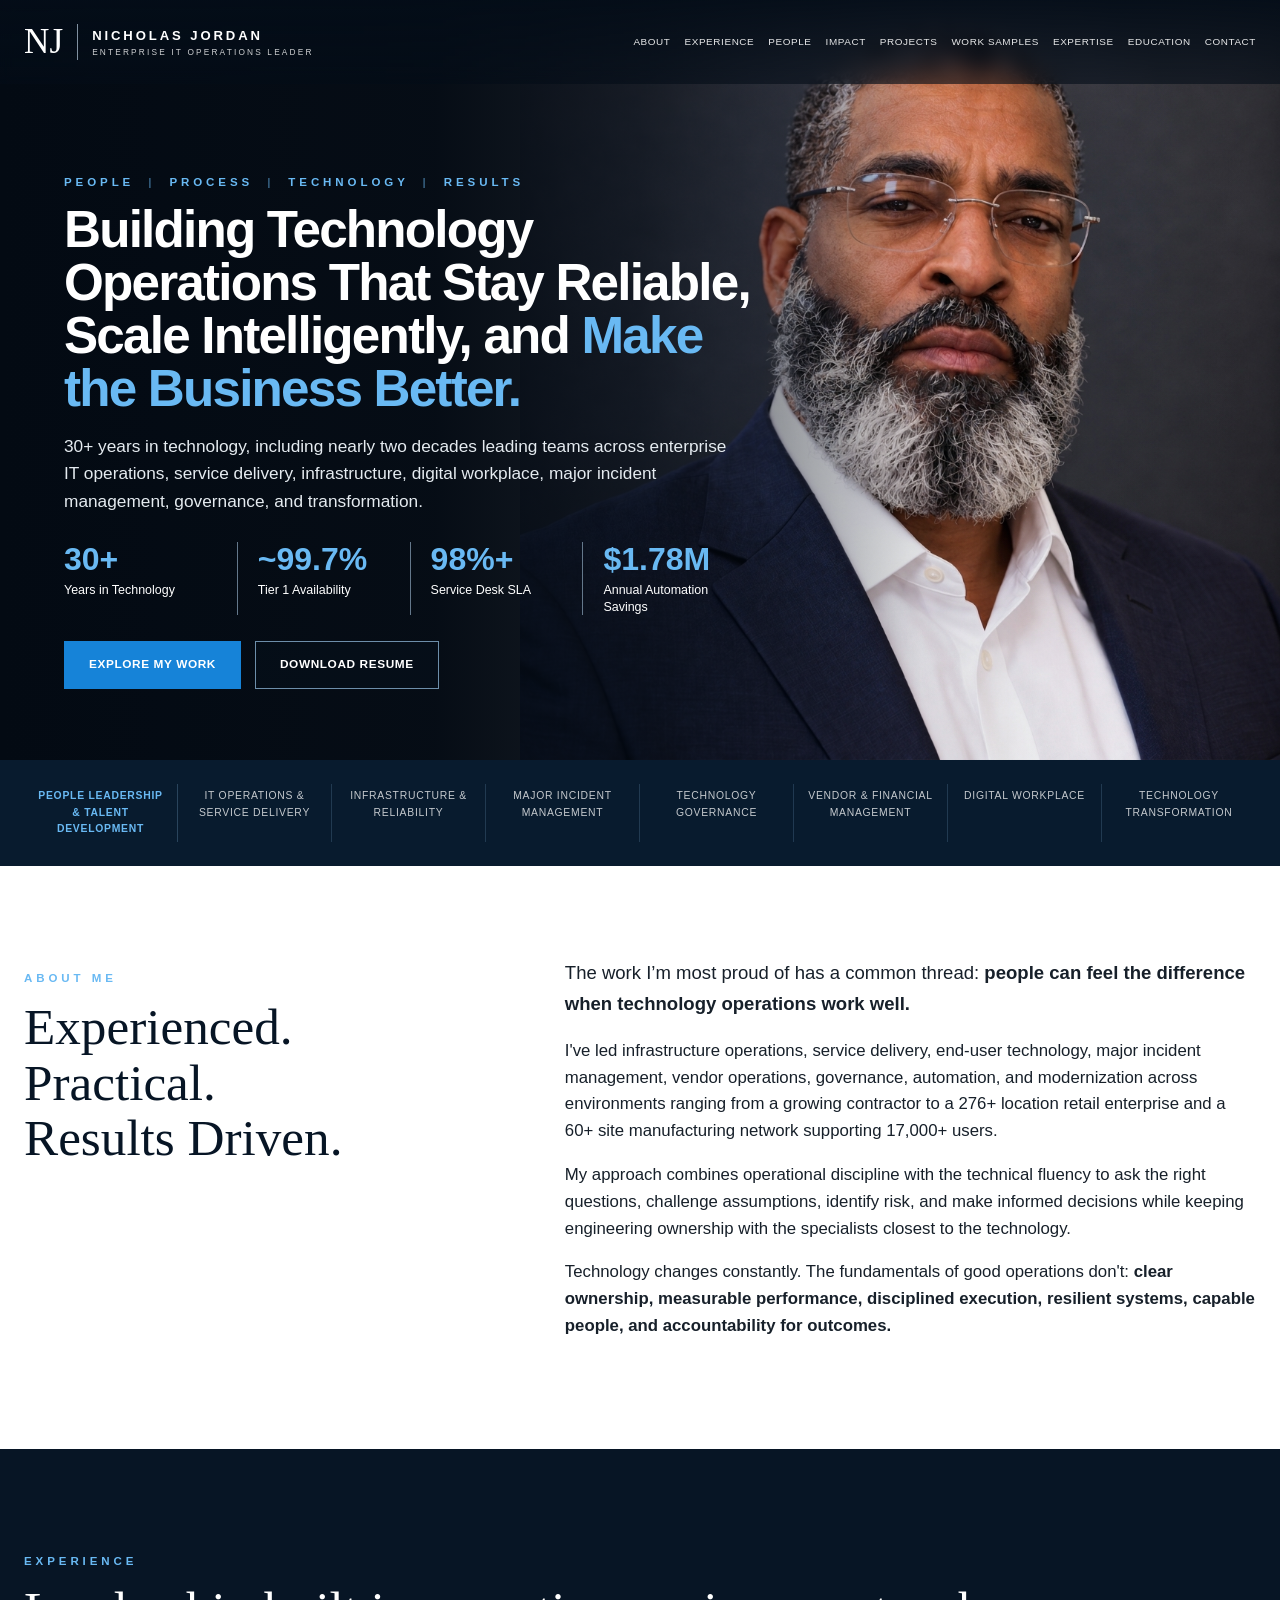
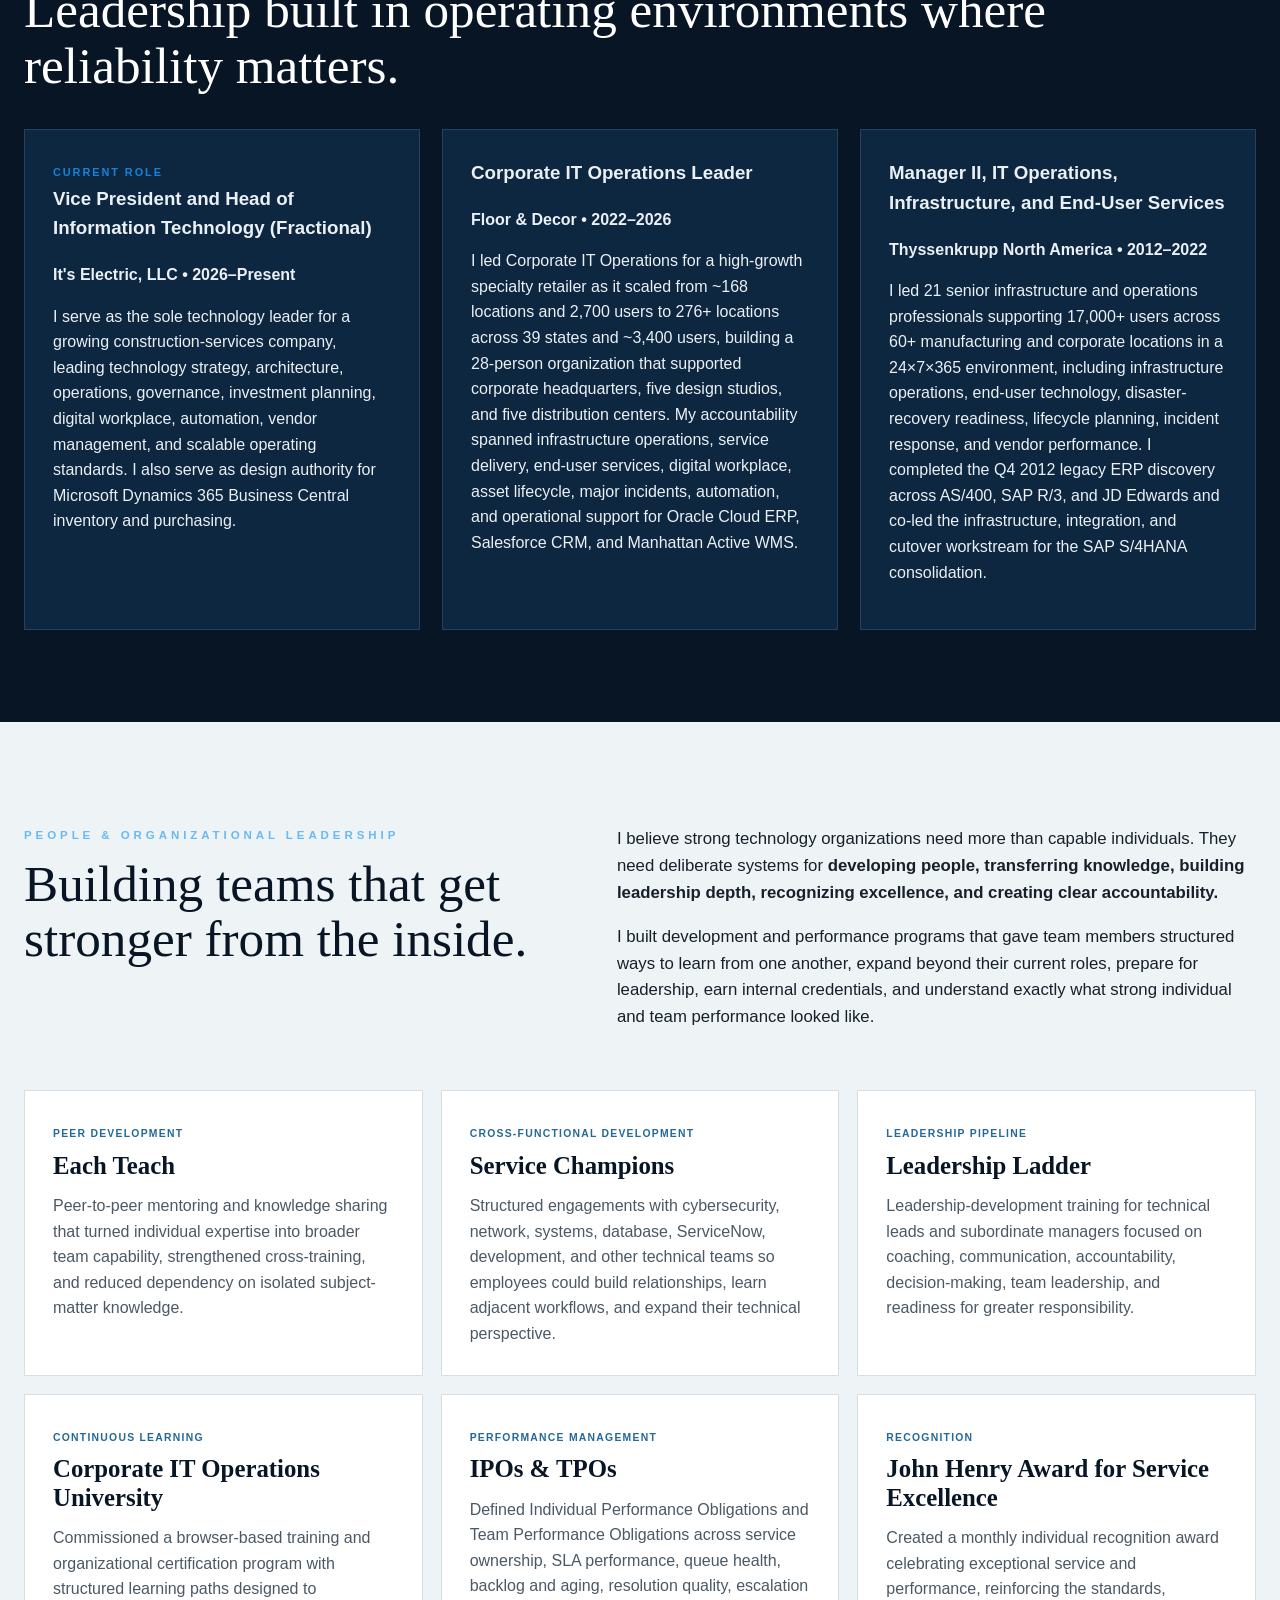
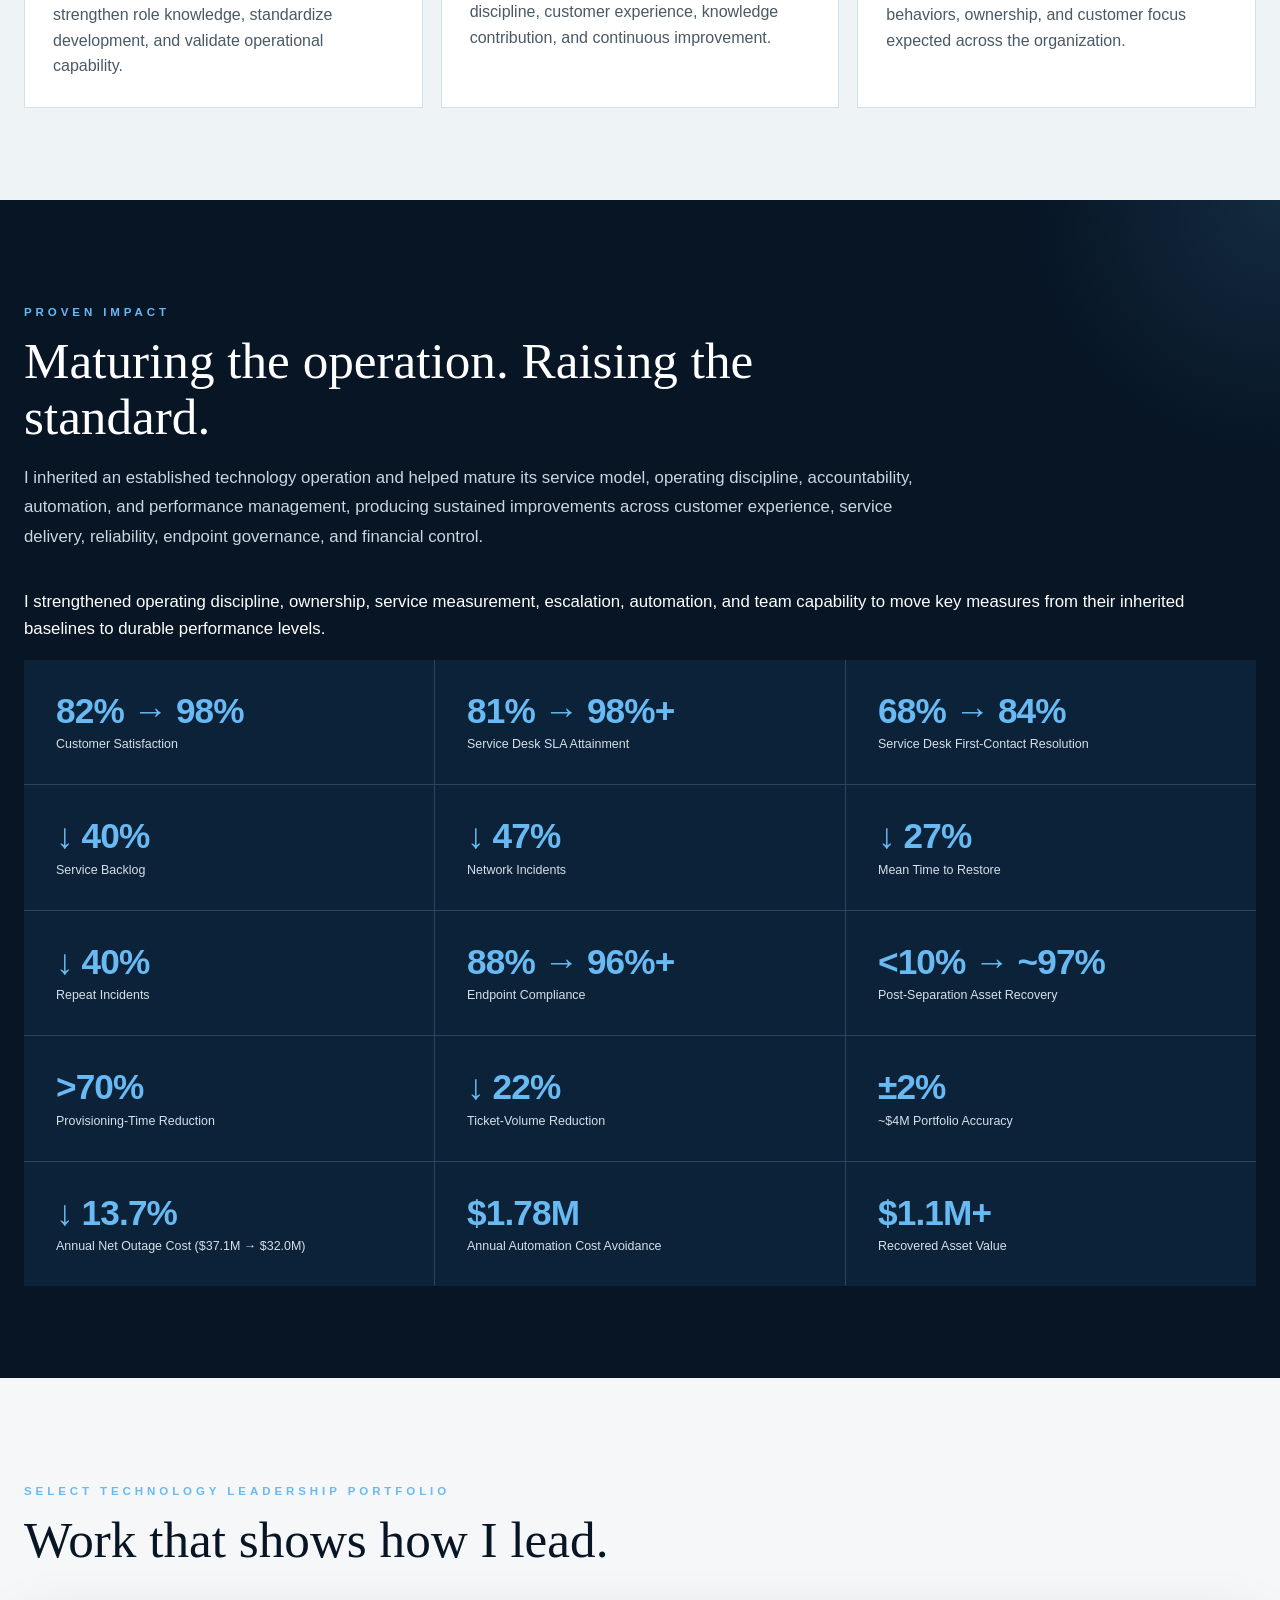
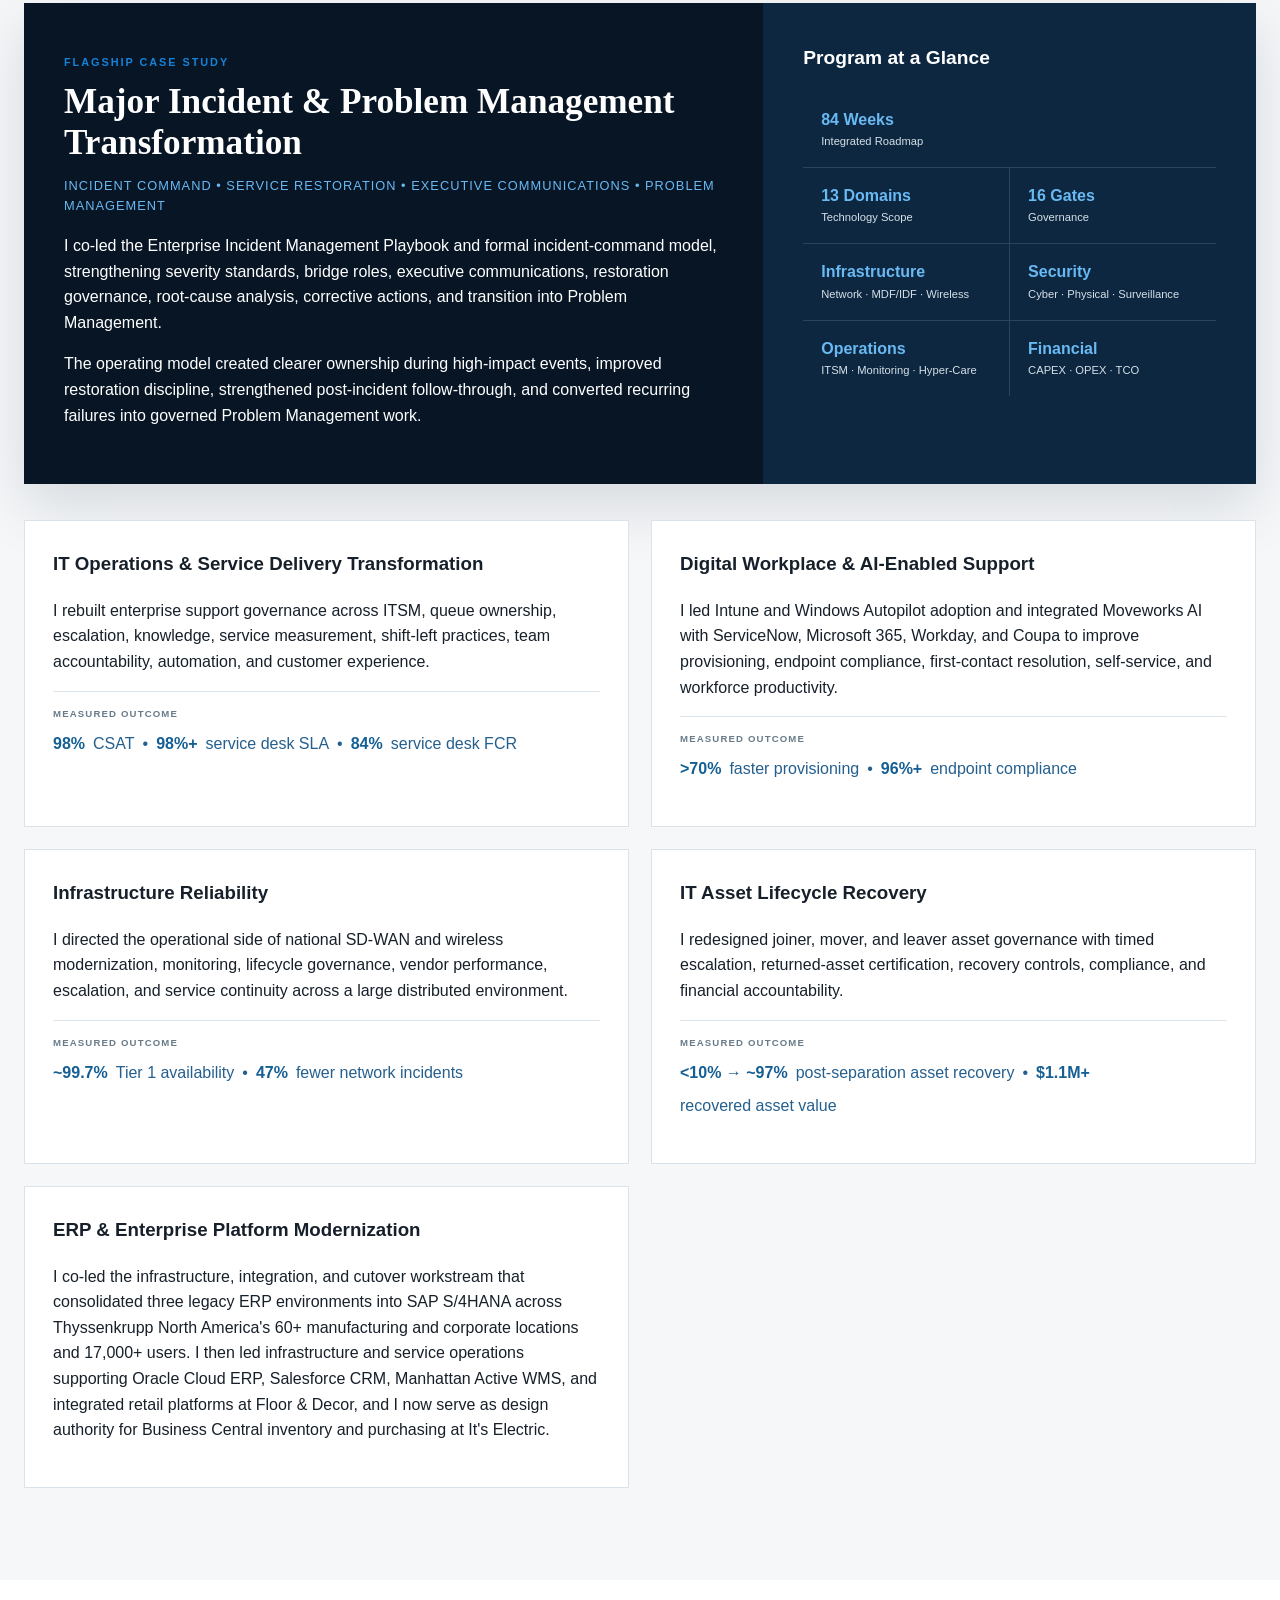
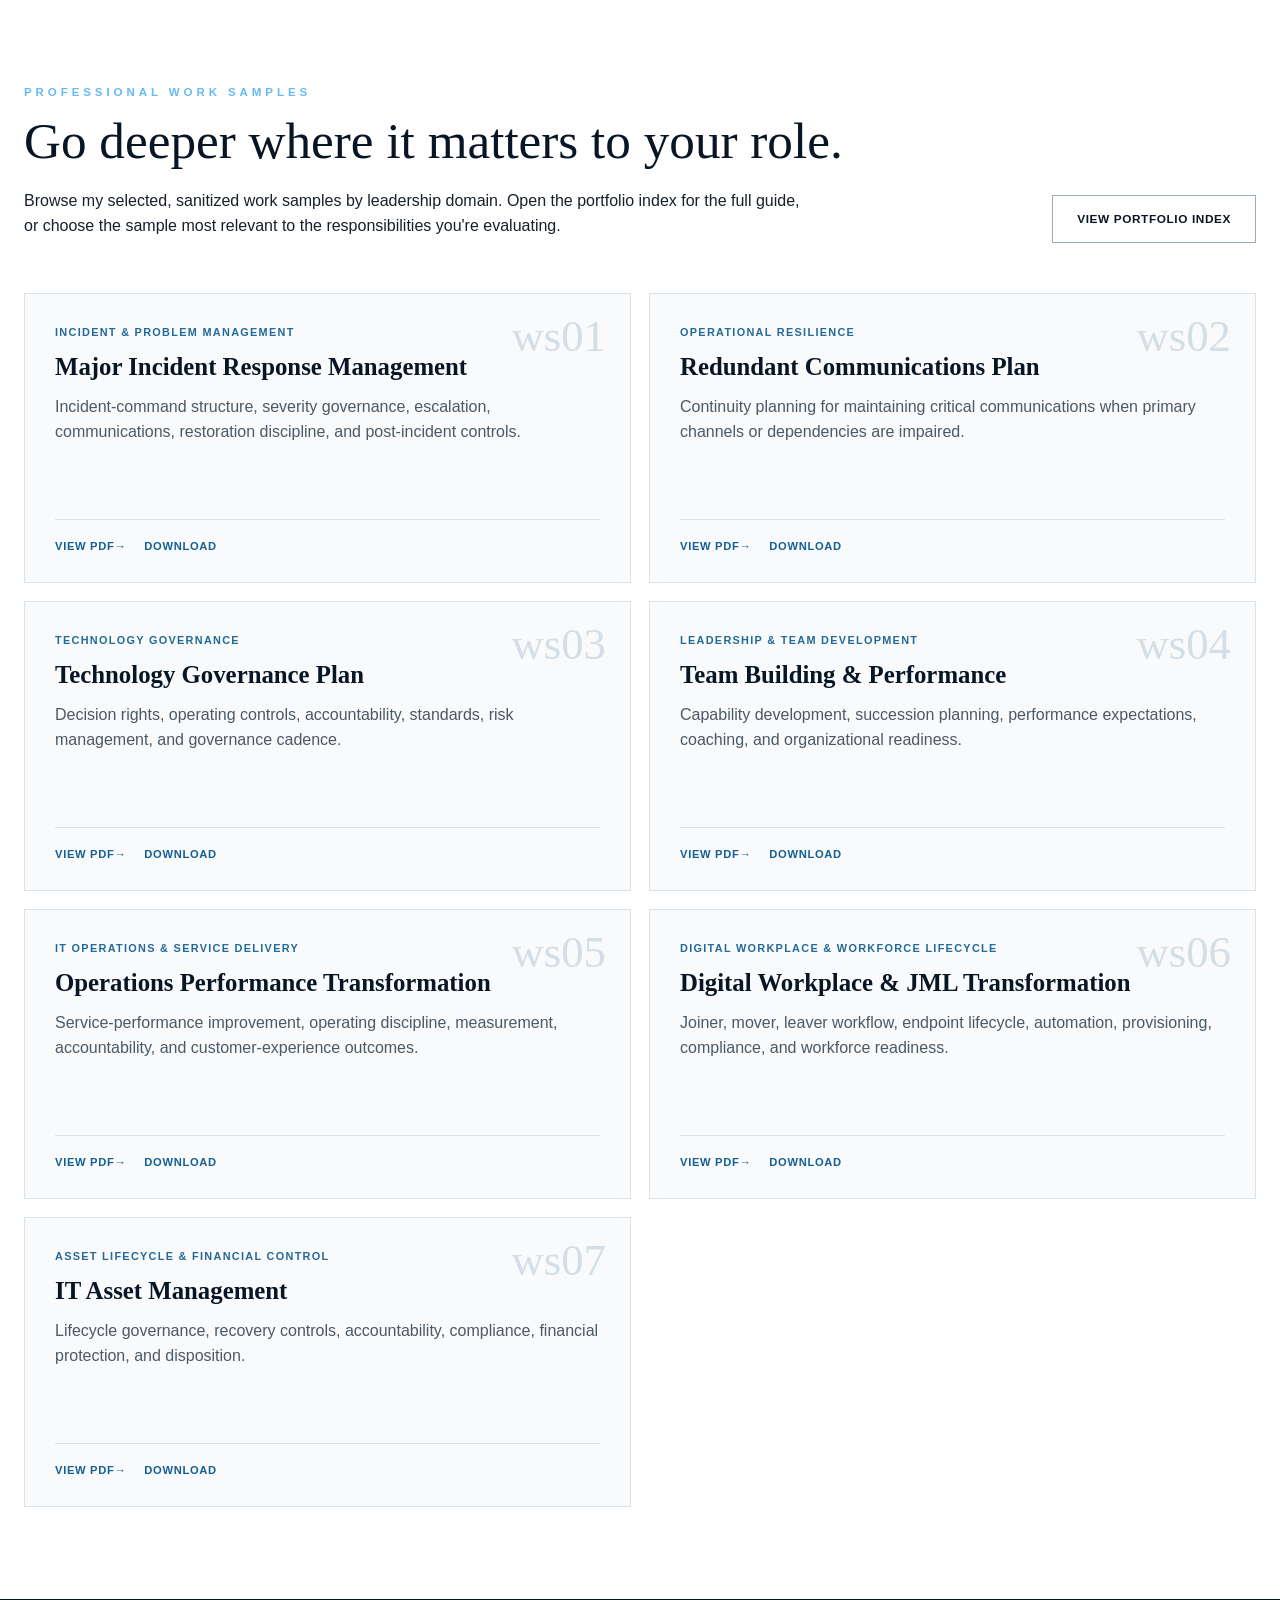
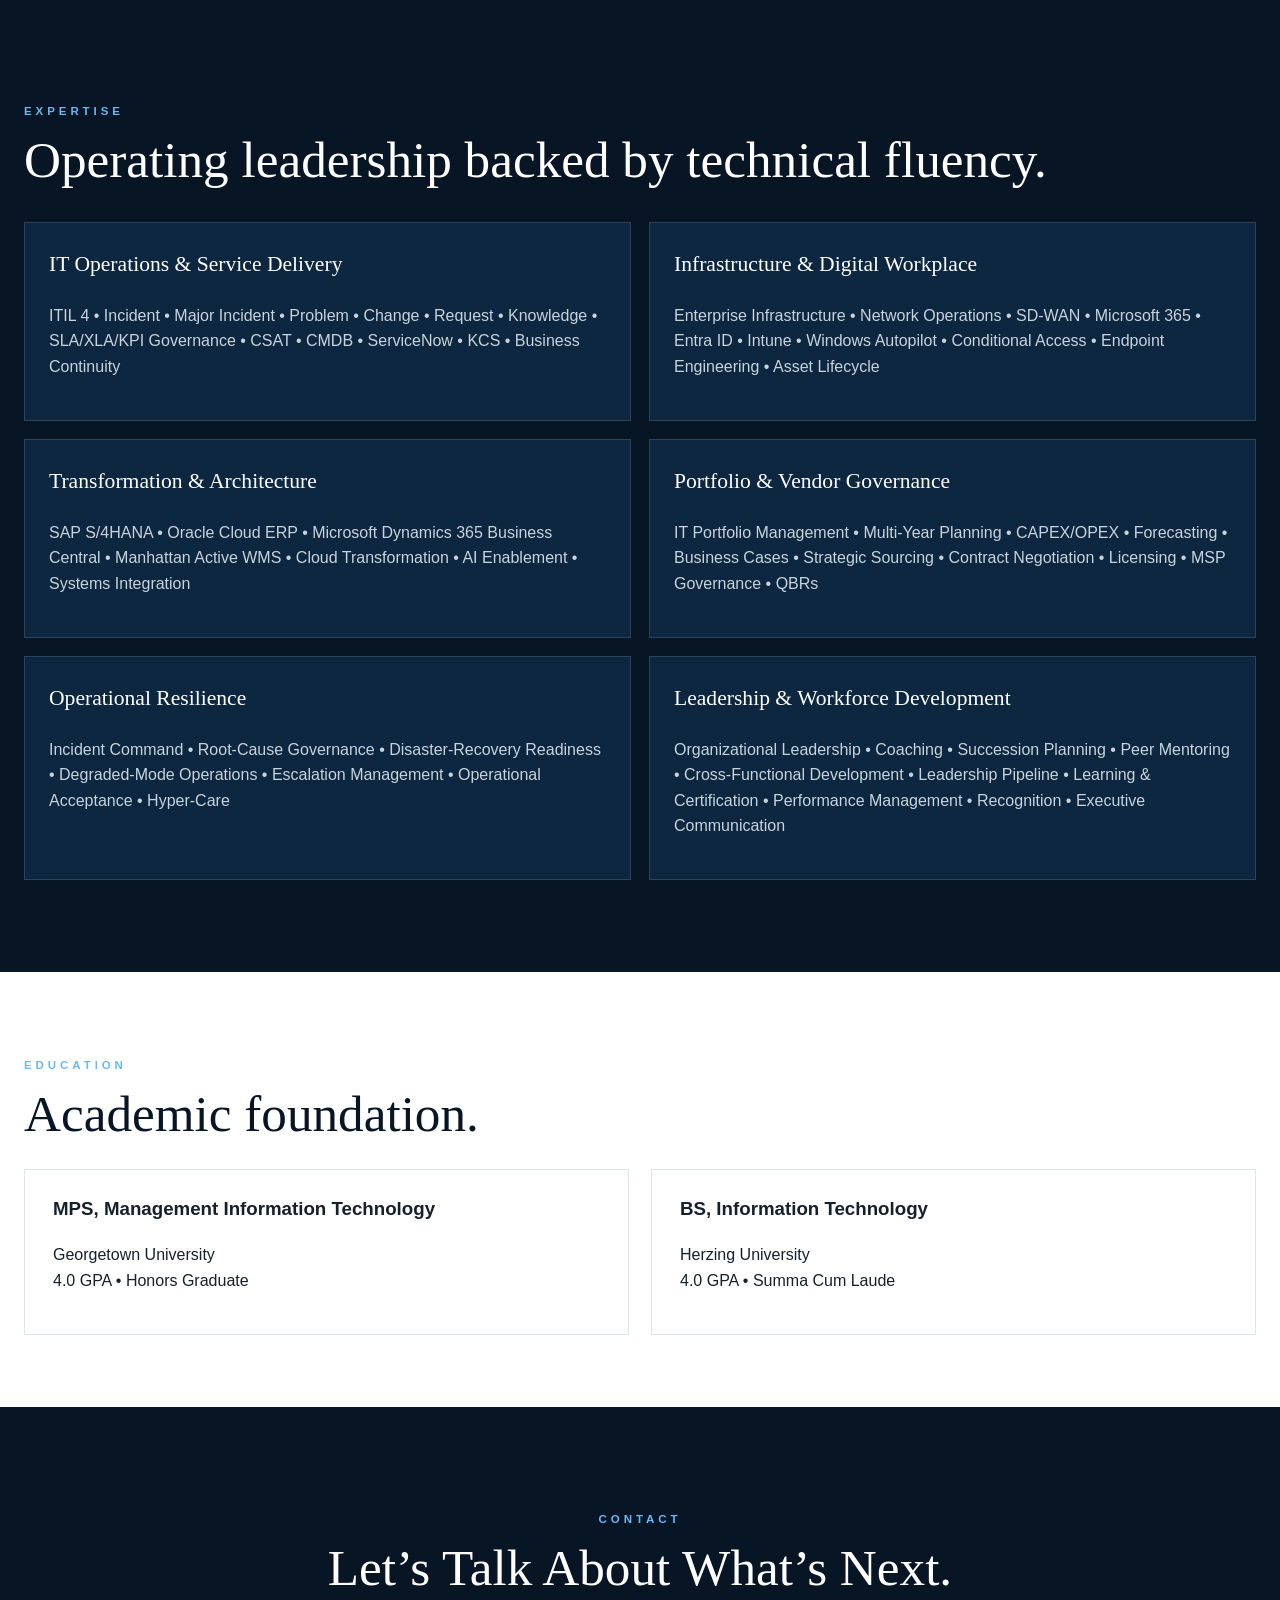
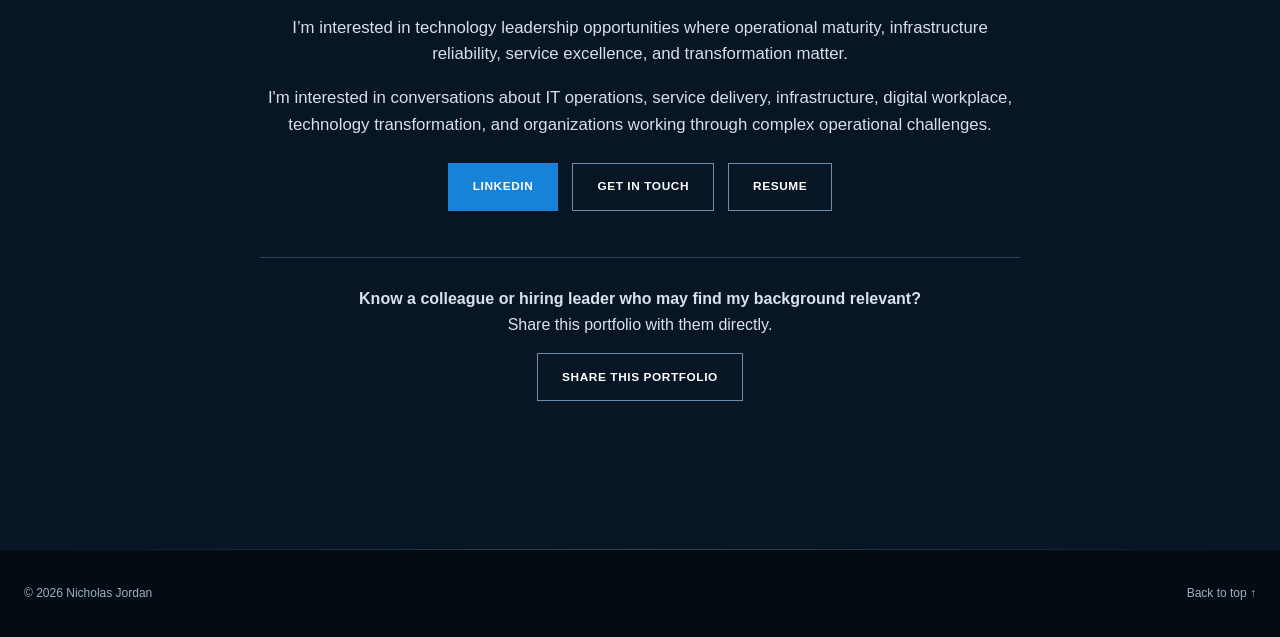
==== commit 4cc2f3a0: "Update index.html correction" ====
--- a/index.html
+++ b/index.html
@@ -29,7 +29,7 @@
   <nav id="nav" aria-label="Primary navigation"><a href="#about">About</a><a href="#experience">Experience</a><a href="#people">People</a><a href="#impact">Impact</a><a href="#projects">Projects</a><a href="#samples">Work Samples</a><a href="#expertise">Expertise</a><a href="#credentials">Education</a><a href="#contact">Contact</a></nav>
 </header>
 <main id="main">
-<section class="hero" id="home"><div class="hero-image" role="img" aria-label="Professional portrait of Nicholas Jordan"></div><div class="hero-shade"></div><div class="hero-copy"><p class="eyebrow">PEOPLE <span>|</span> PROCESS <span>|</span> TECHNOLOGY <span>|</span> RESULTS</p><h1>Building Technology Operations That Stay Reliable, Scale Intelligently, and <em>Make the Business Better.</em></h1><p class="lede">30+ years in technology, including nearly two decades leading teams across enterprise IT operations, service delivery, infrastructure, digital workplace, major incident management, governance, and transformation.</p><div class="metrics hero-metrics"><div><strong>30</strong><span>Years in Technology</span></div><div><strong>~99.7%</strong><span>Tier 1 Availability</span></div><div><strong>98%+</strong><span>Service Desk SLA</span></div><div><strong>$1.78M</strong><span>Annual Automation Savings</span></div></div><div class="actions"><a class="btn primary" href="#projects">Explore My Work</a><a class="btn secondary" href="Nicholas Jordan Resume 15-year Abbreviated.pdf" download>Download Resume</a></div></div></section>
+<section class="hero" id="home"><div class="hero-image" role="img" aria-label="Professional portrait of Nicholas Jordan"></div><div class="hero-shade"></div><div class="hero-copy"><p class="eyebrow">PEOPLE <span>|</span> PROCESS <span>|</span> TECHNOLOGY <span>|</span> RESULTS</p><h1>Building Technology Operations That Stay Reliable, Scale Intelligently, and <em>Make the Business Better.</em></h1><p class="lede">30+ years in technology, including nearly two decades leading teams across enterprise IT operations, service delivery, infrastructure, digital workplace, major incident management, governance, and transformation.</p><div class="metrics hero-metrics"><div><strong>30+</strong><span>Years in Technology</span></div><div><strong>~99.7%</strong><span>Tier 1 Availability</span></div><div><strong>98%+</strong><span>Service Desk SLA</span></div><div><strong>$1.78M</strong><span>Annual Automation Savings</span></div></div><div class="actions"><a class="btn primary" href="#projects">Explore My Work</a><a class="btn secondary" href="Nicholas Jordan Resume 15-year Abbreviated.pdf" download>Download Resume</a></div></div></section>
 <section class="cap-strip" aria-label="Leadership domains"><span>People Leadership & Talent Development</span><span>IT Operations & Service Delivery</span><span>Infrastructure & Reliability</span><span>Major Incident Management</span><span>Technology Governance</span><span>Vendor & Financial Management</span><span>Digital Workplace</span><span>Technology Transformation</span></section>
 <section class="section split" id="about"><div><p class="kicker">ABOUT ME</p><h2>Experienced. Practical.<br>Results Driven.</h2></div><div class="prose"><p>I've spent 30+ years in technology, and the work I'm most proud of has a common thread: <strong>people can feel the difference when technology operations work well.</strong></p><p>I've led infrastructure operations, service delivery, end-user technology, major incident management, vendor operations, governance, automation, and modernization across environments ranging from a growing contractor to a 276+ location retail enterprise and a 60+ site manufacturing network supporting 17,000+ users.</p><p>My approach combines operational discipline with the technical fluency to ask the right questions, challenge assumptions, identify risk, and make informed decisions while keeping engineering ownership with the specialists closest to the technology.</p><p>Technology changes constantly. The fundamentals of good operations don't: <strong>clear ownership, measurable performance, disciplined execution, resilient systems, capable people, and accountability for outcomes.</strong></p></div></section>
 <section class="section dark" id="experience"><p class="kicker">EXPERIENCE</p><h2>Leadership built in operating environments where reliability matters.</h2><div class="cards three"><article><span class="role-tag">CURRENT ROLE</span><h3>Vice President and Head of Information Technology (Fractional)</h3><p><strong>It's Electric, LLC • 2026–Present</strong></p><p>I serve as the sole technology leader for a growing construction-services company, leading technology strategy, architecture, operations, governance, investment planning, digital workplace, automation, vendor management, and scalable operating standards. I also serve as design authority for Microsoft Dynamics 365 Business Central inventory and purchasing.</p></article><article><h3>Corporate IT Operations Leader</h3><p><strong>Floor & Decor • 2022–2026</strong></p><p>I led Corporate IT Operations for a high-growth specialty retailer as it scaled from ~168 locations and 2,700 users to 276+ locations across 39 states and ~3,400 users, building a 28-person organization that supported corporate headquarters, five design studios, and five distribution centers. My accountability spanned infrastructure operations, service delivery, end-user services, digital workplace, asset lifecycle, major incidents, automation, and operational support for Oracle Cloud ERP, Salesforce CRM, and Manhattan Active WMS.</p></article><article><h3>Manager II, IT Operations, Infrastructure, and End-User Services</h3><p><strong>Thyssenkrupp North America • 2012–2022</strong></p><p>I led 21 senior infrastructure and operations professionals supporting 17,000+ users across 60+ manufacturing and corporate locations in a 24×7×365 environment, including infrastructure operations, end-user technology, disaster-recovery readiness, lifecycle planning, incident response, and vendor performance. I completed the Q4 2012 legacy ERP discovery across AS/400, SAP R/3, and JD Edwards and co-led the infrastructure, integration, and cutover workstream for the SAP S/4HANA consolidation.</p></article></div></section>
